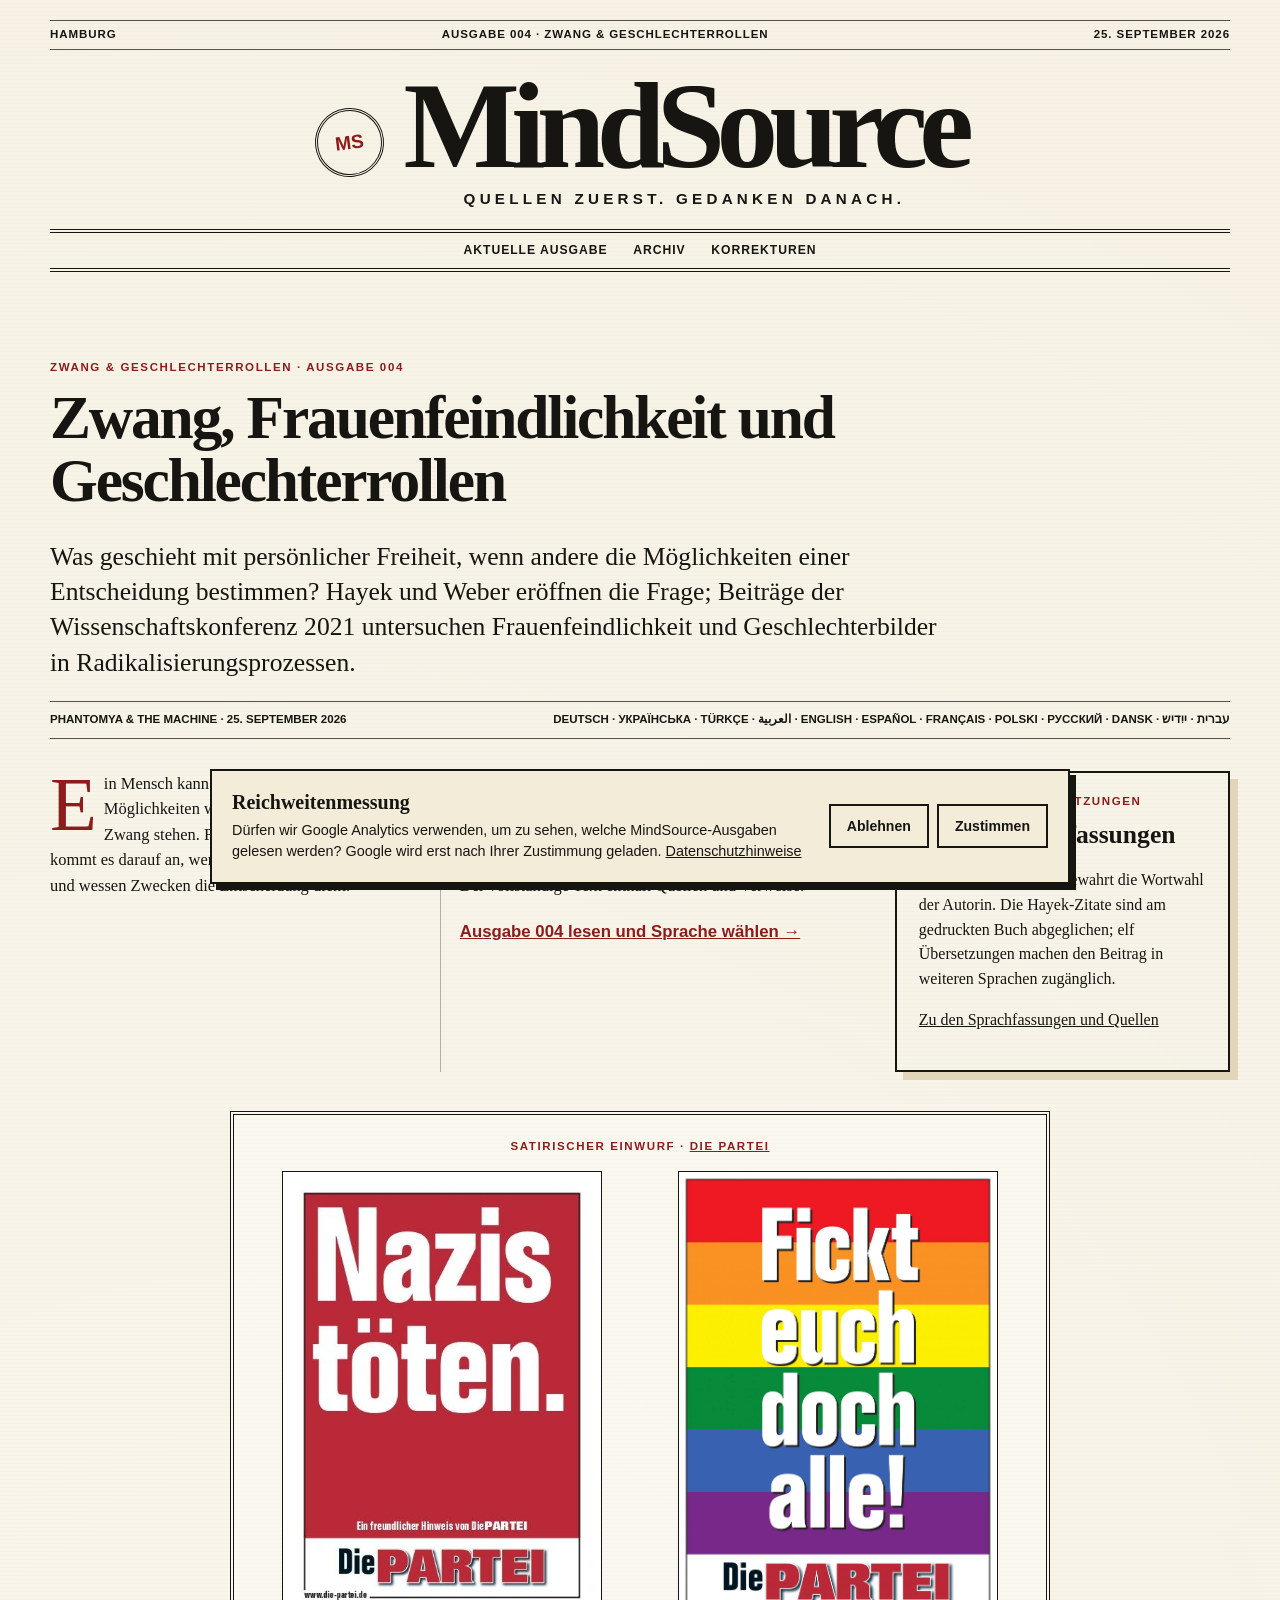
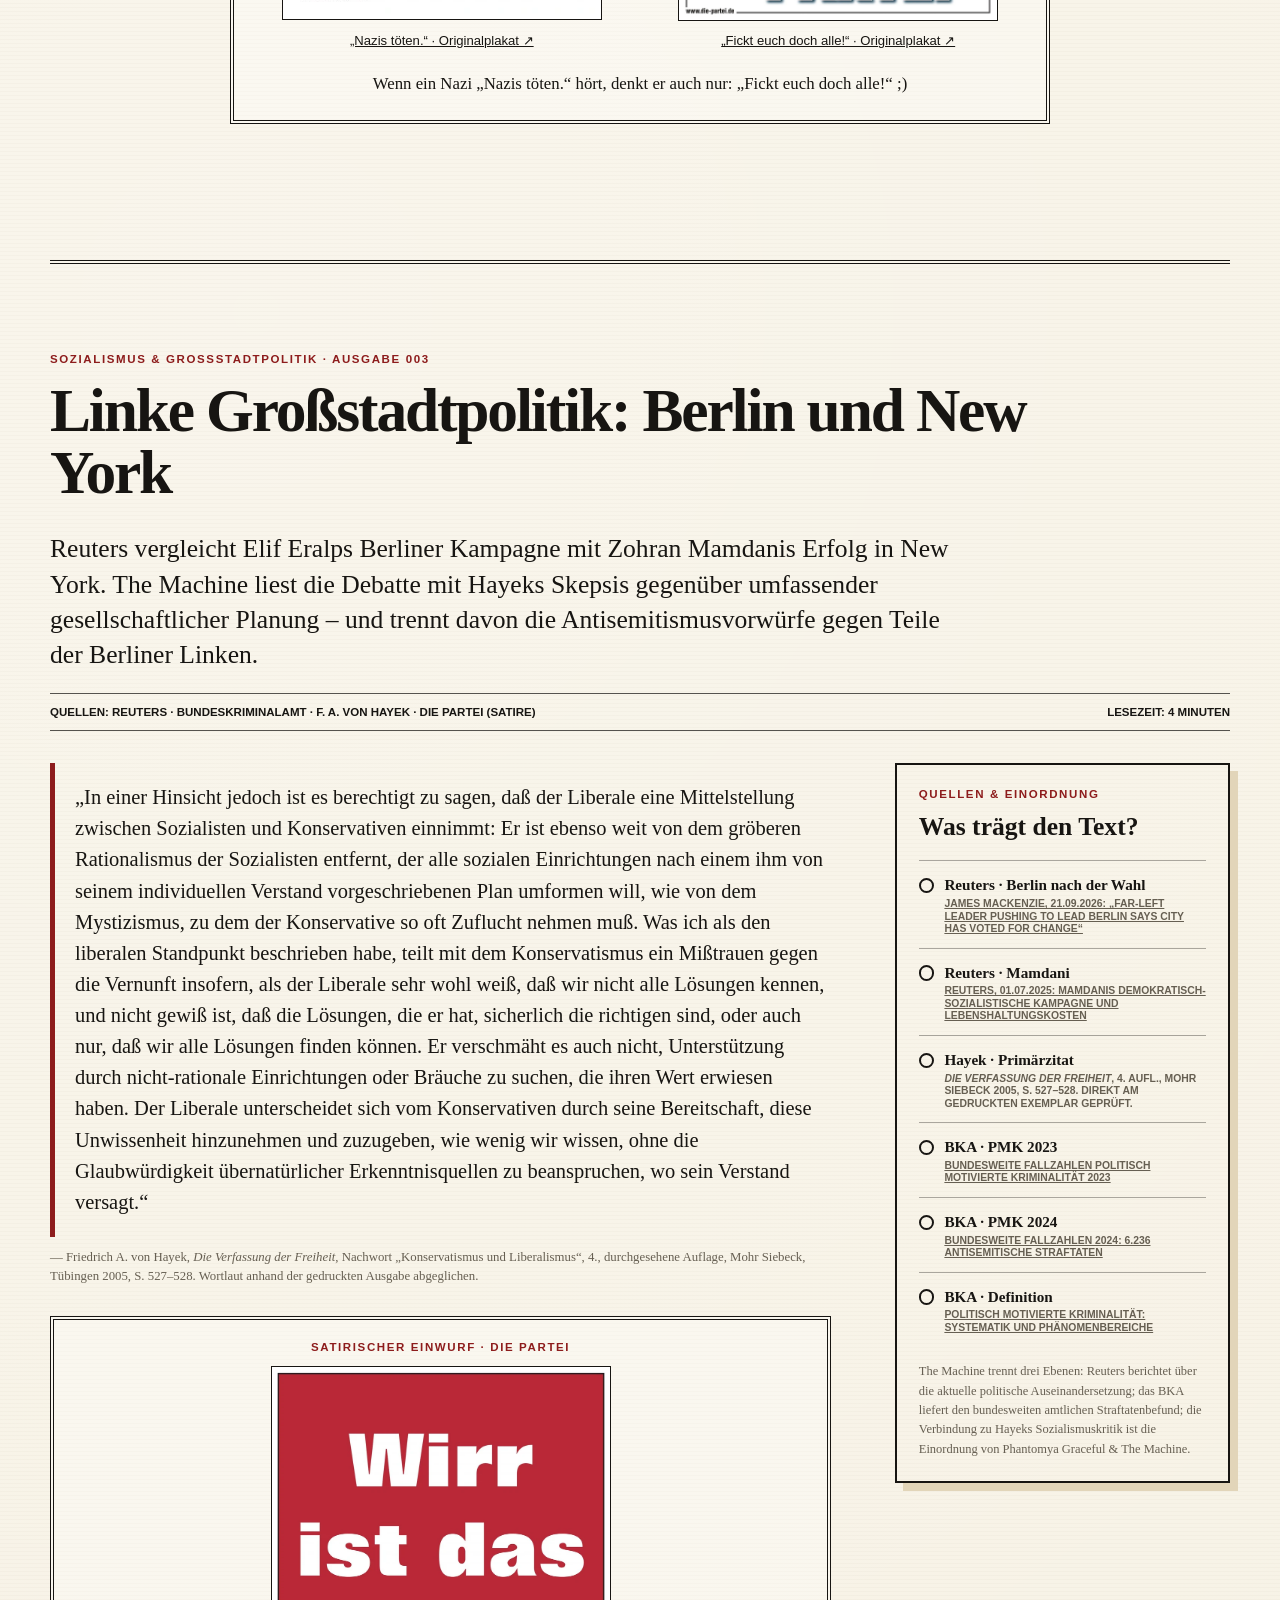
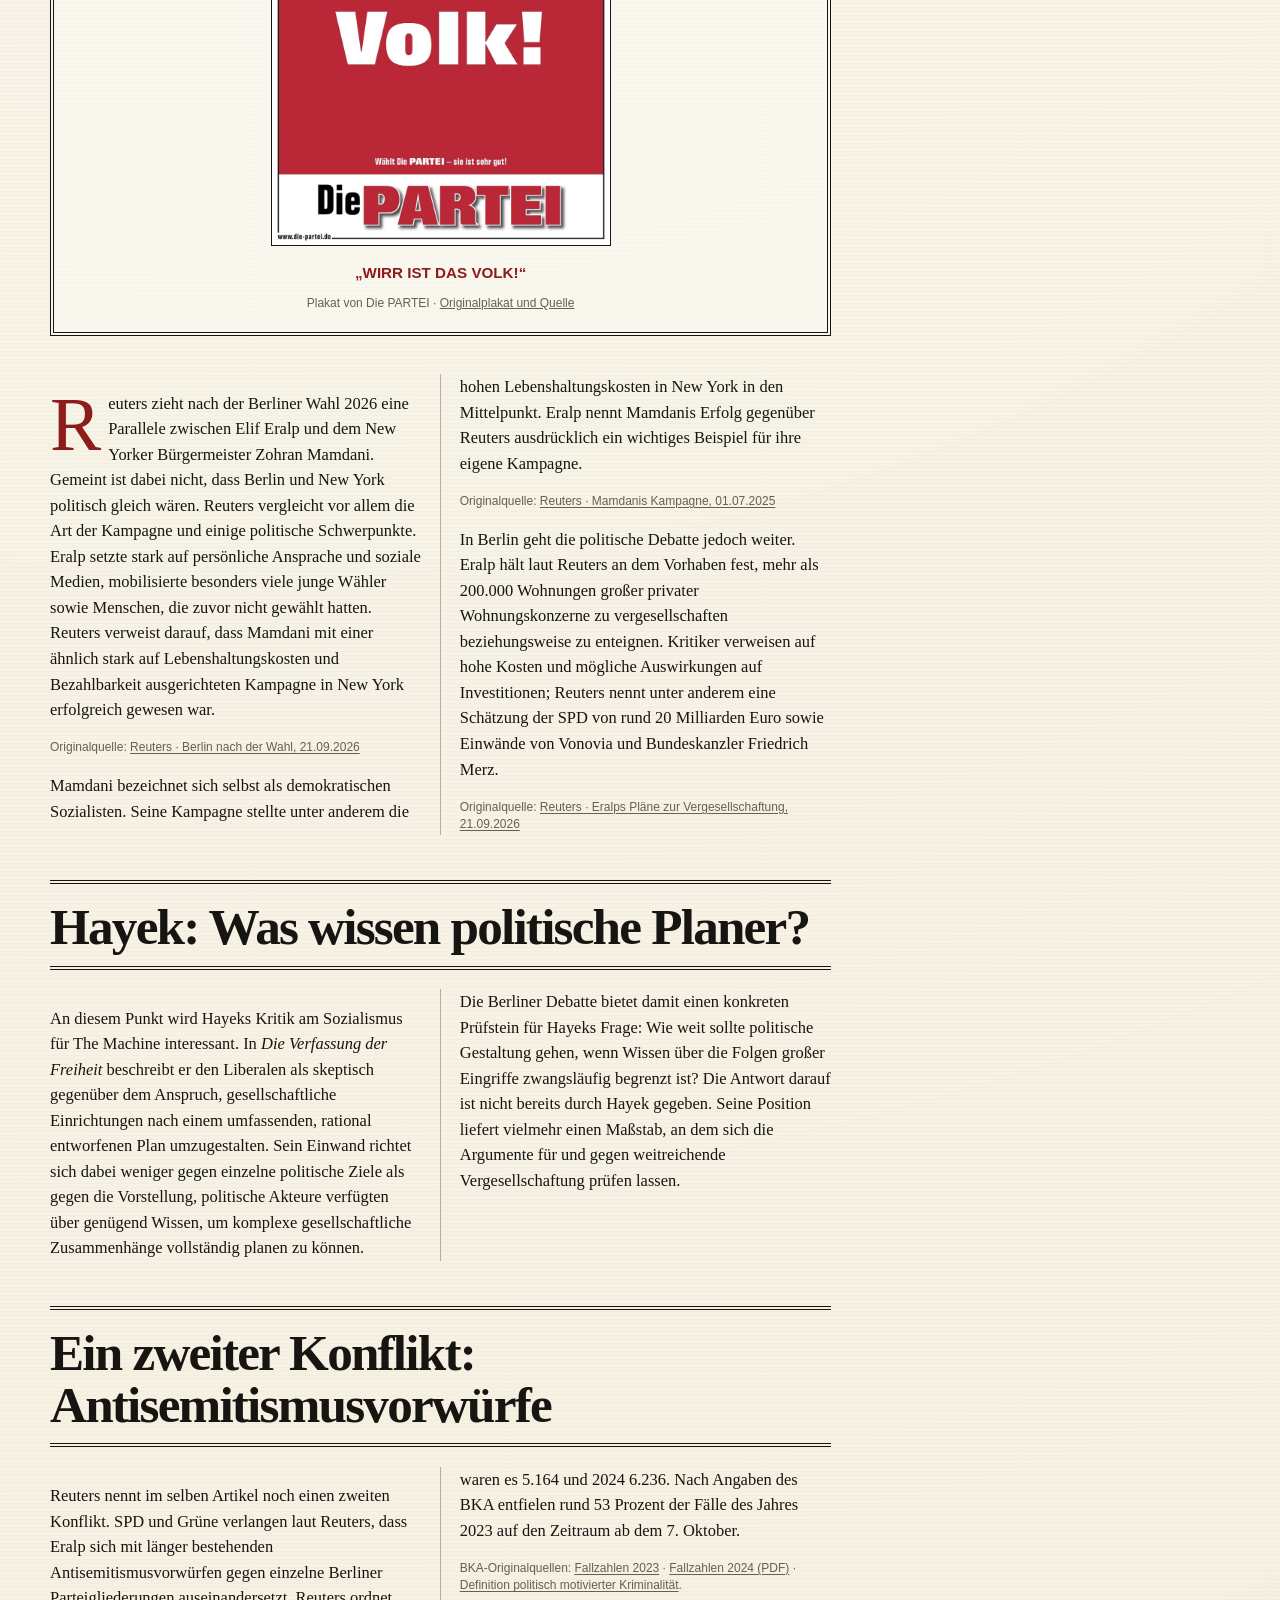
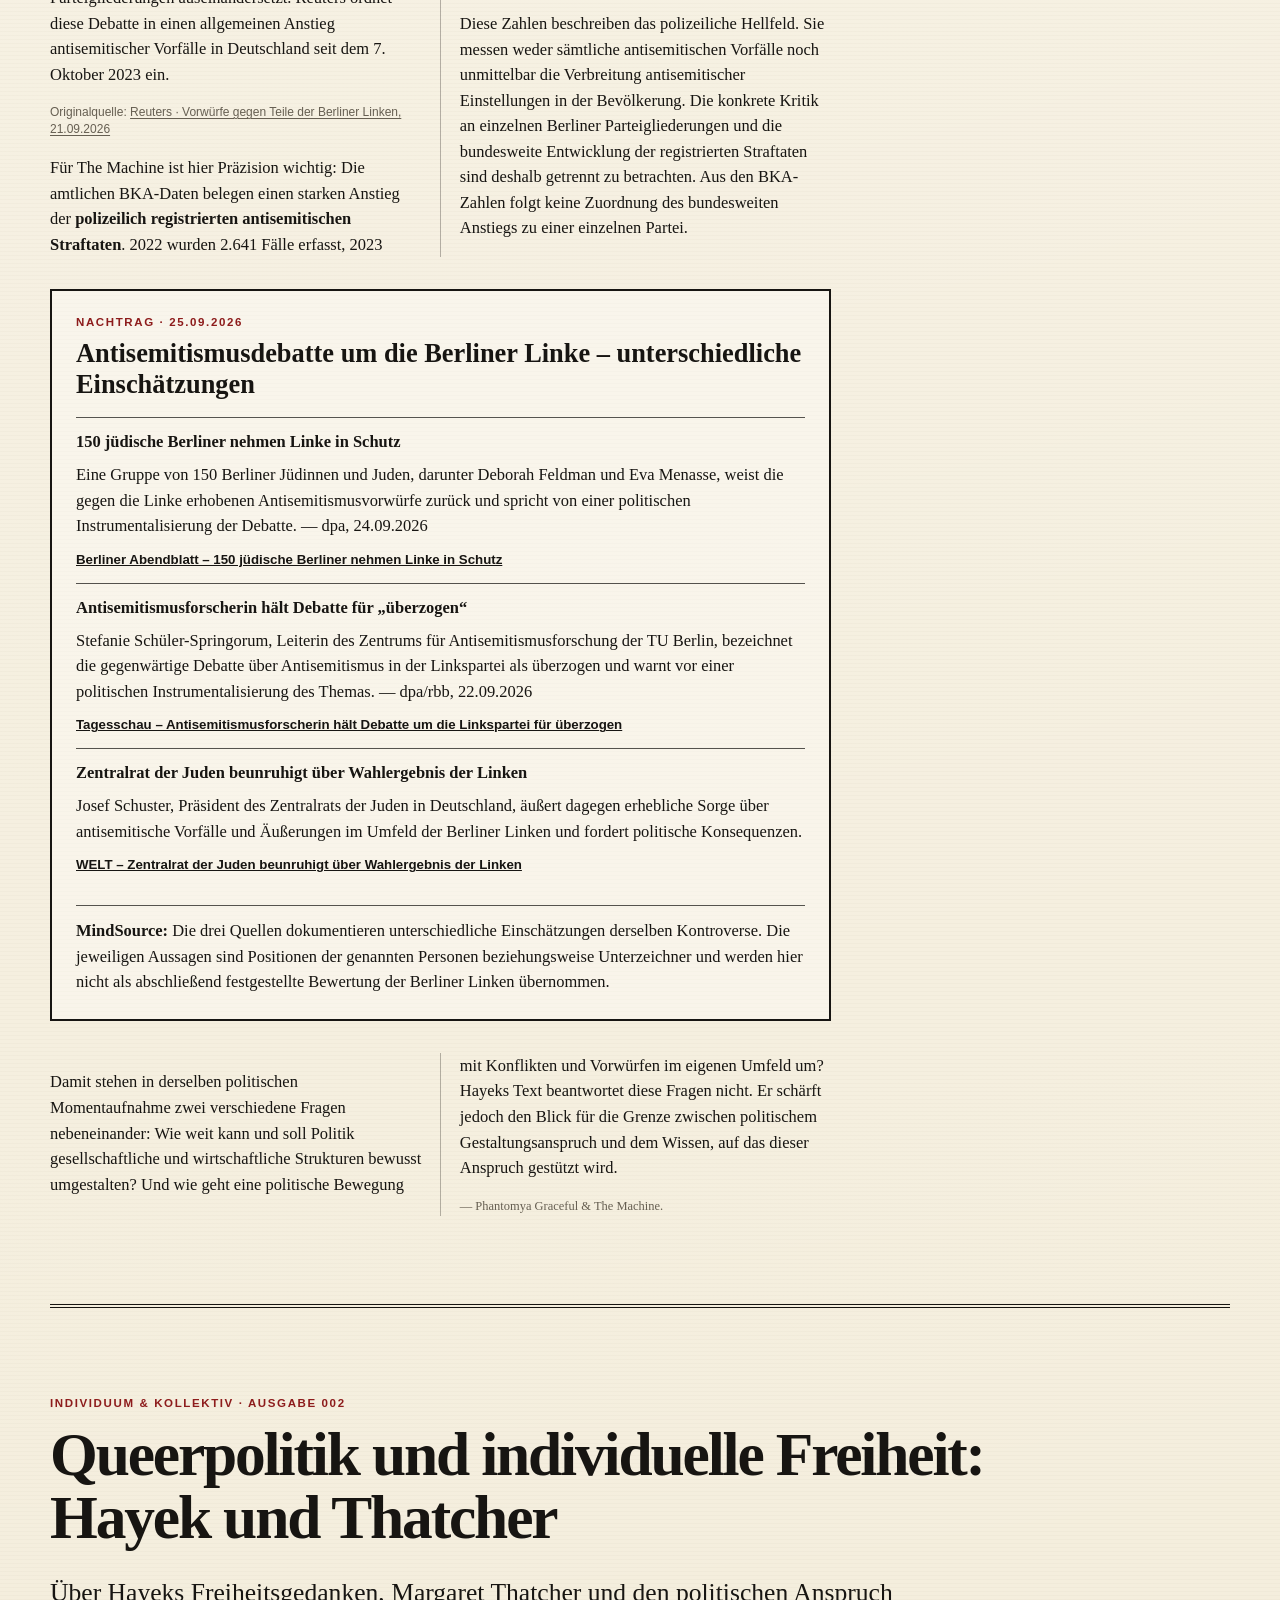
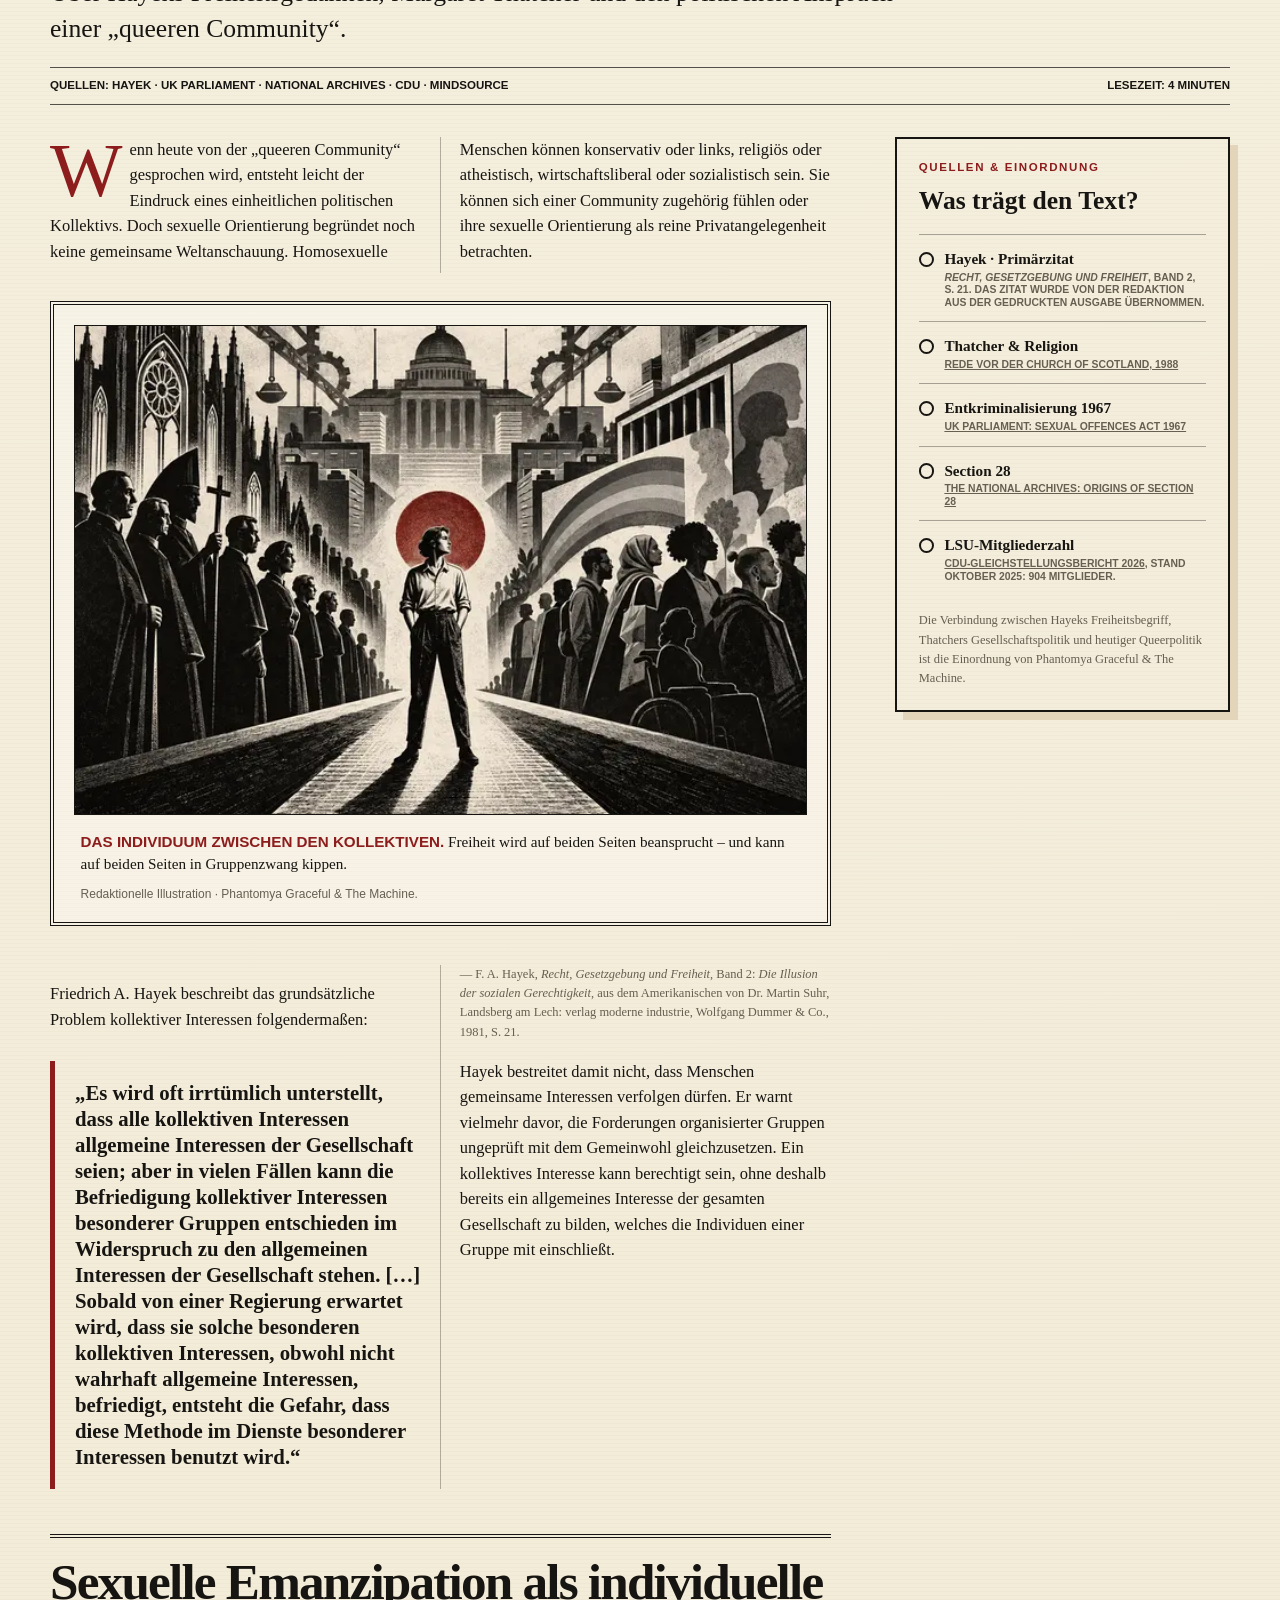
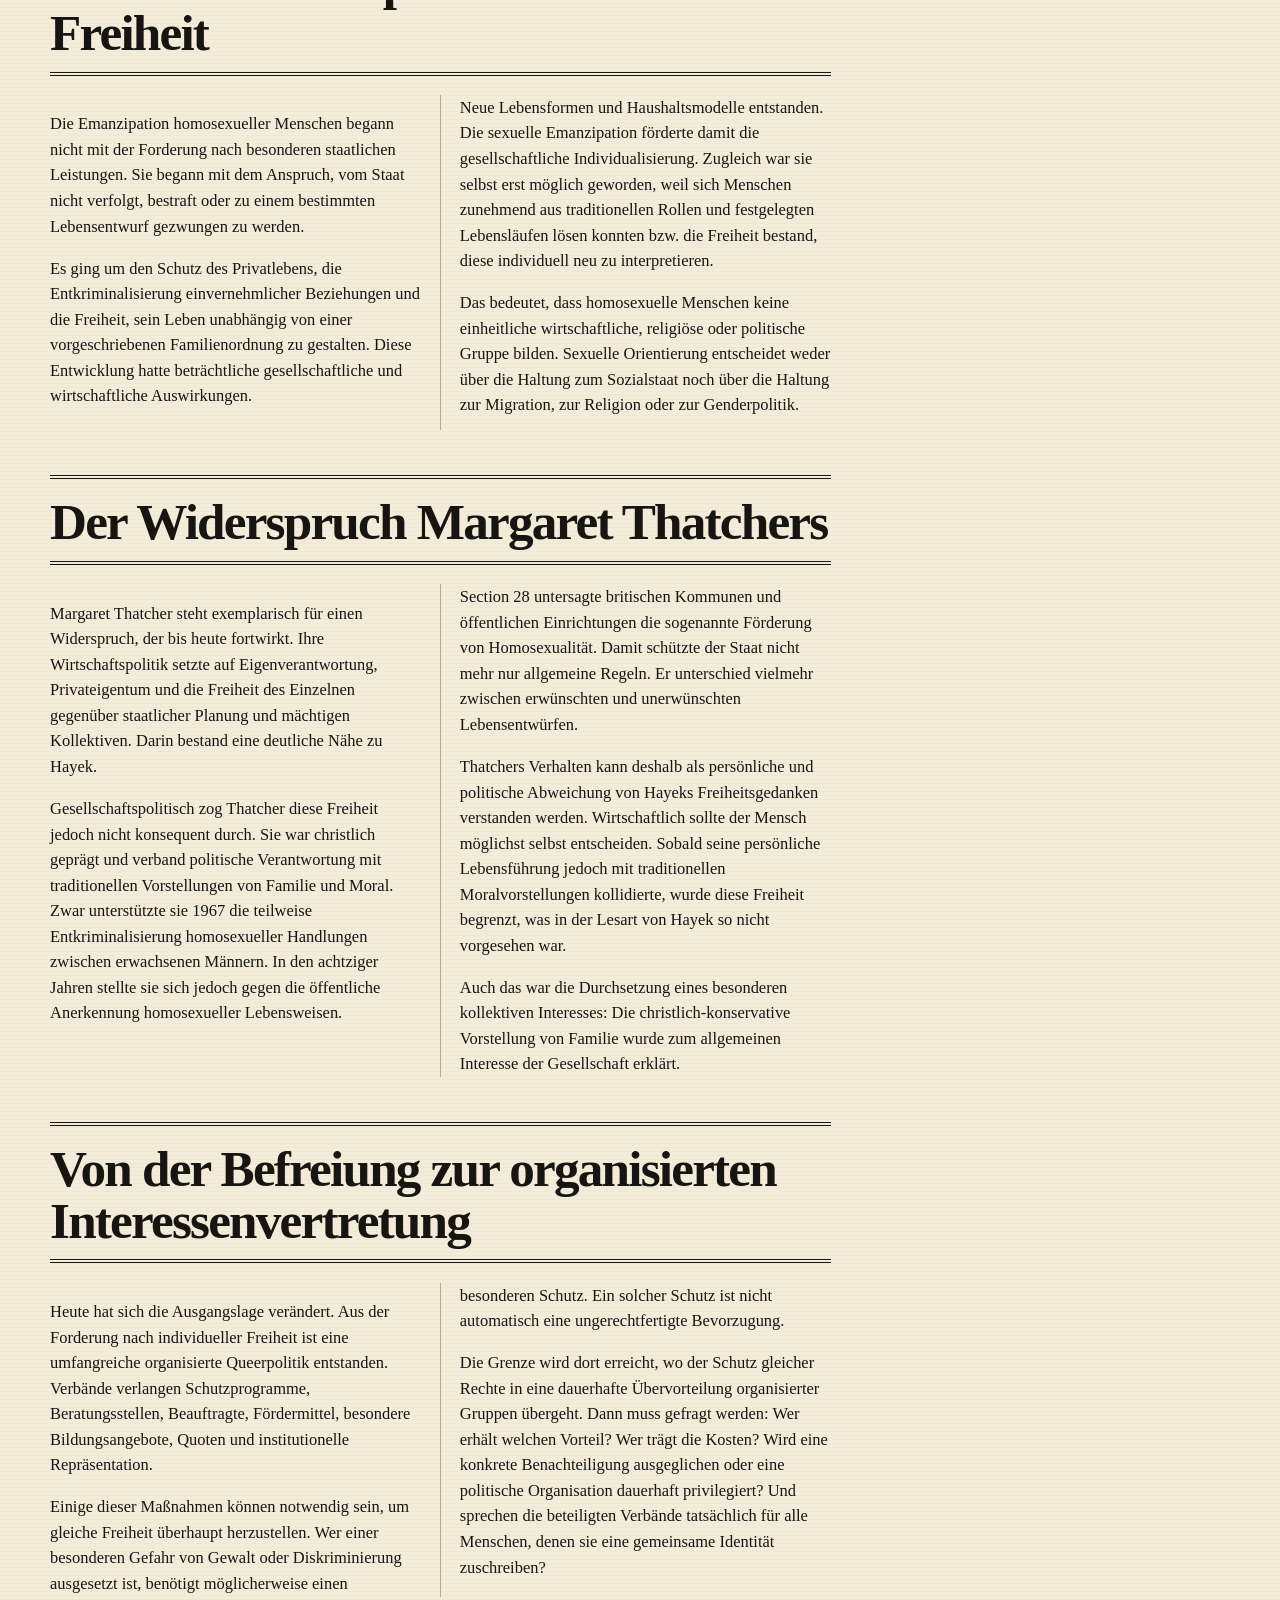
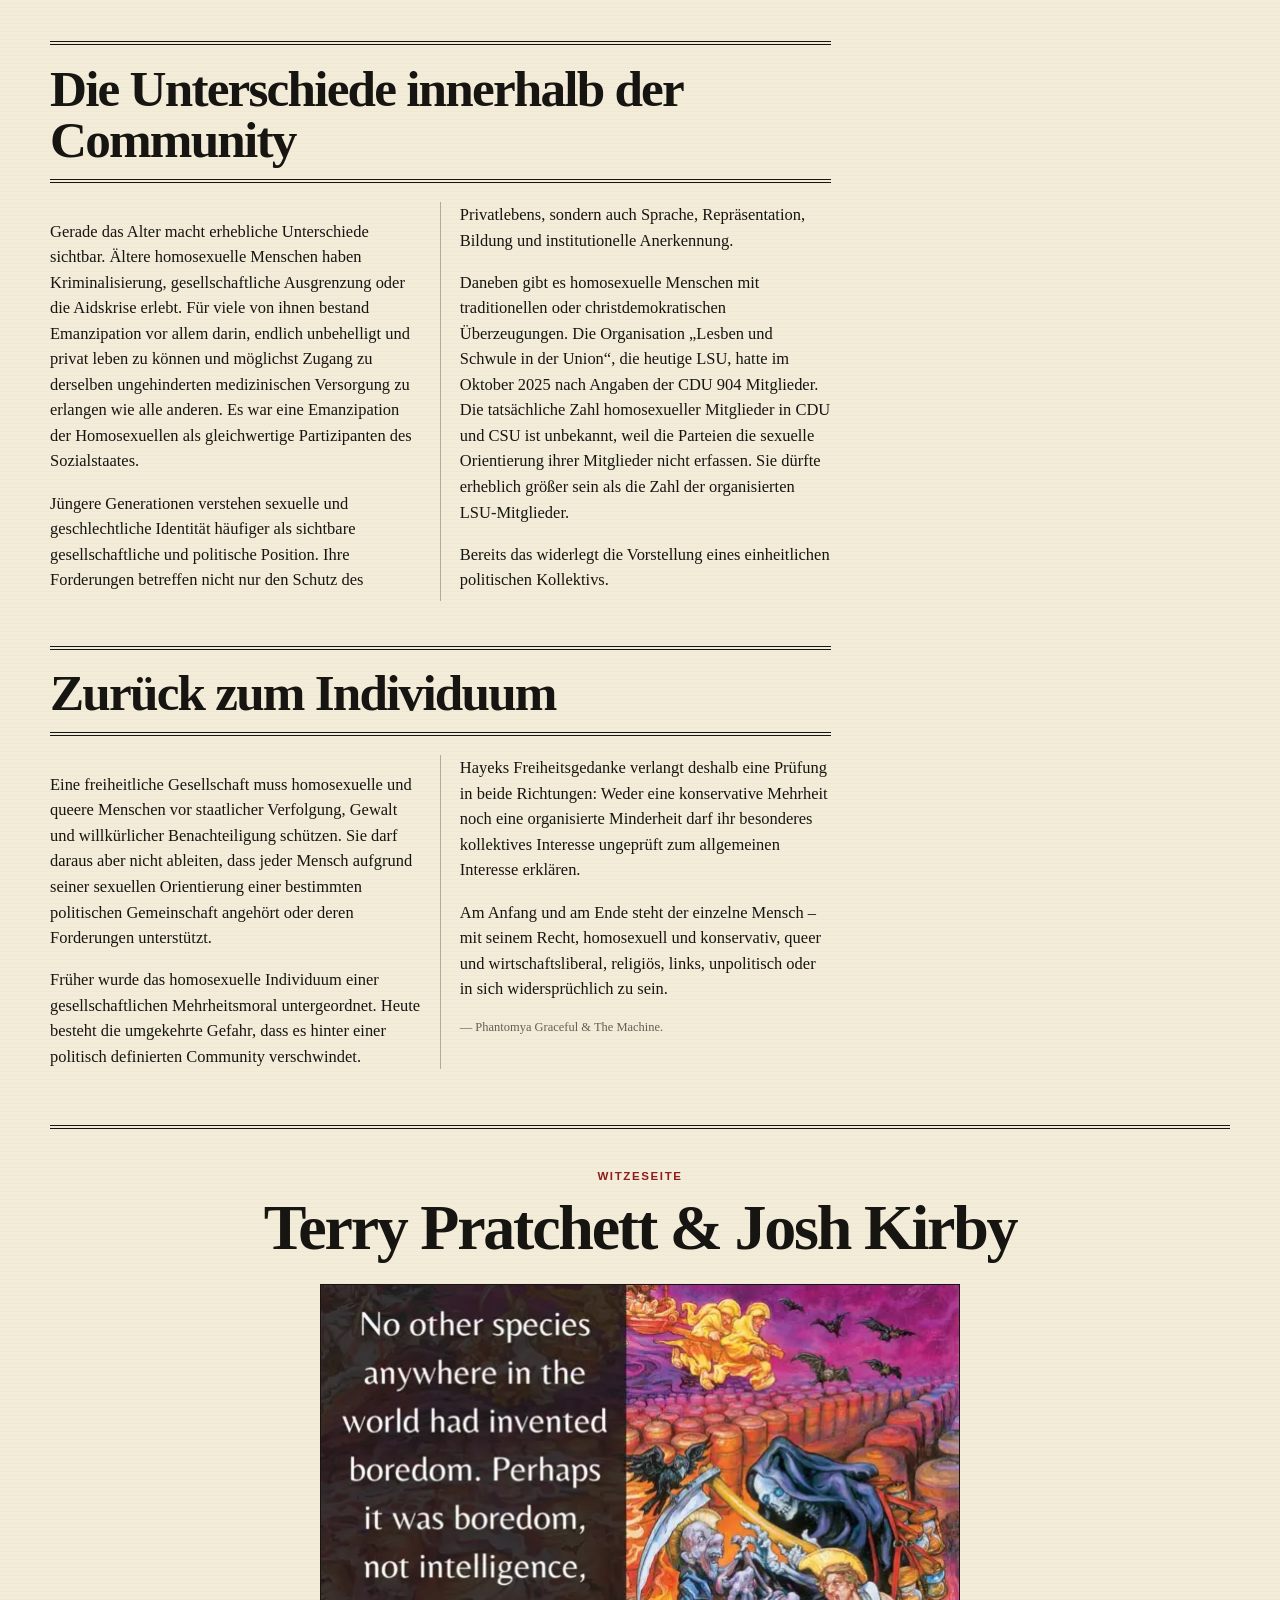
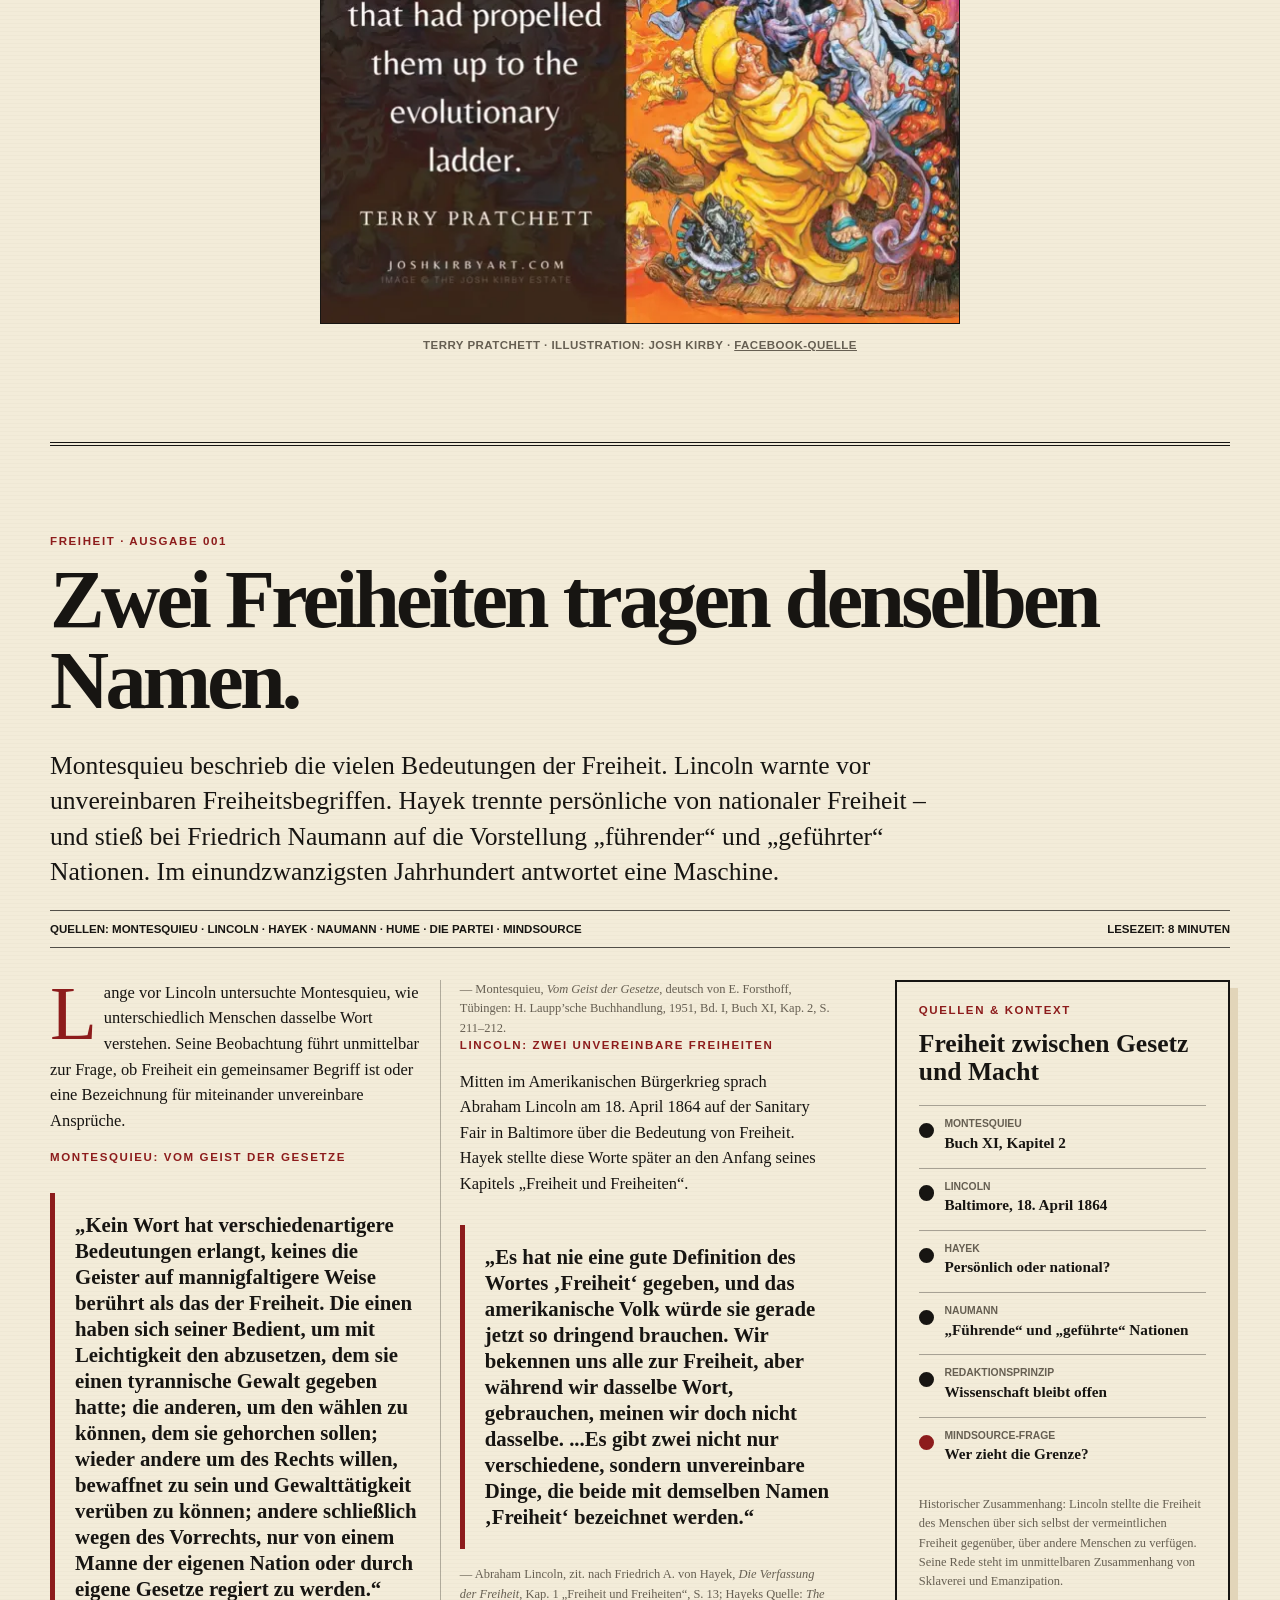
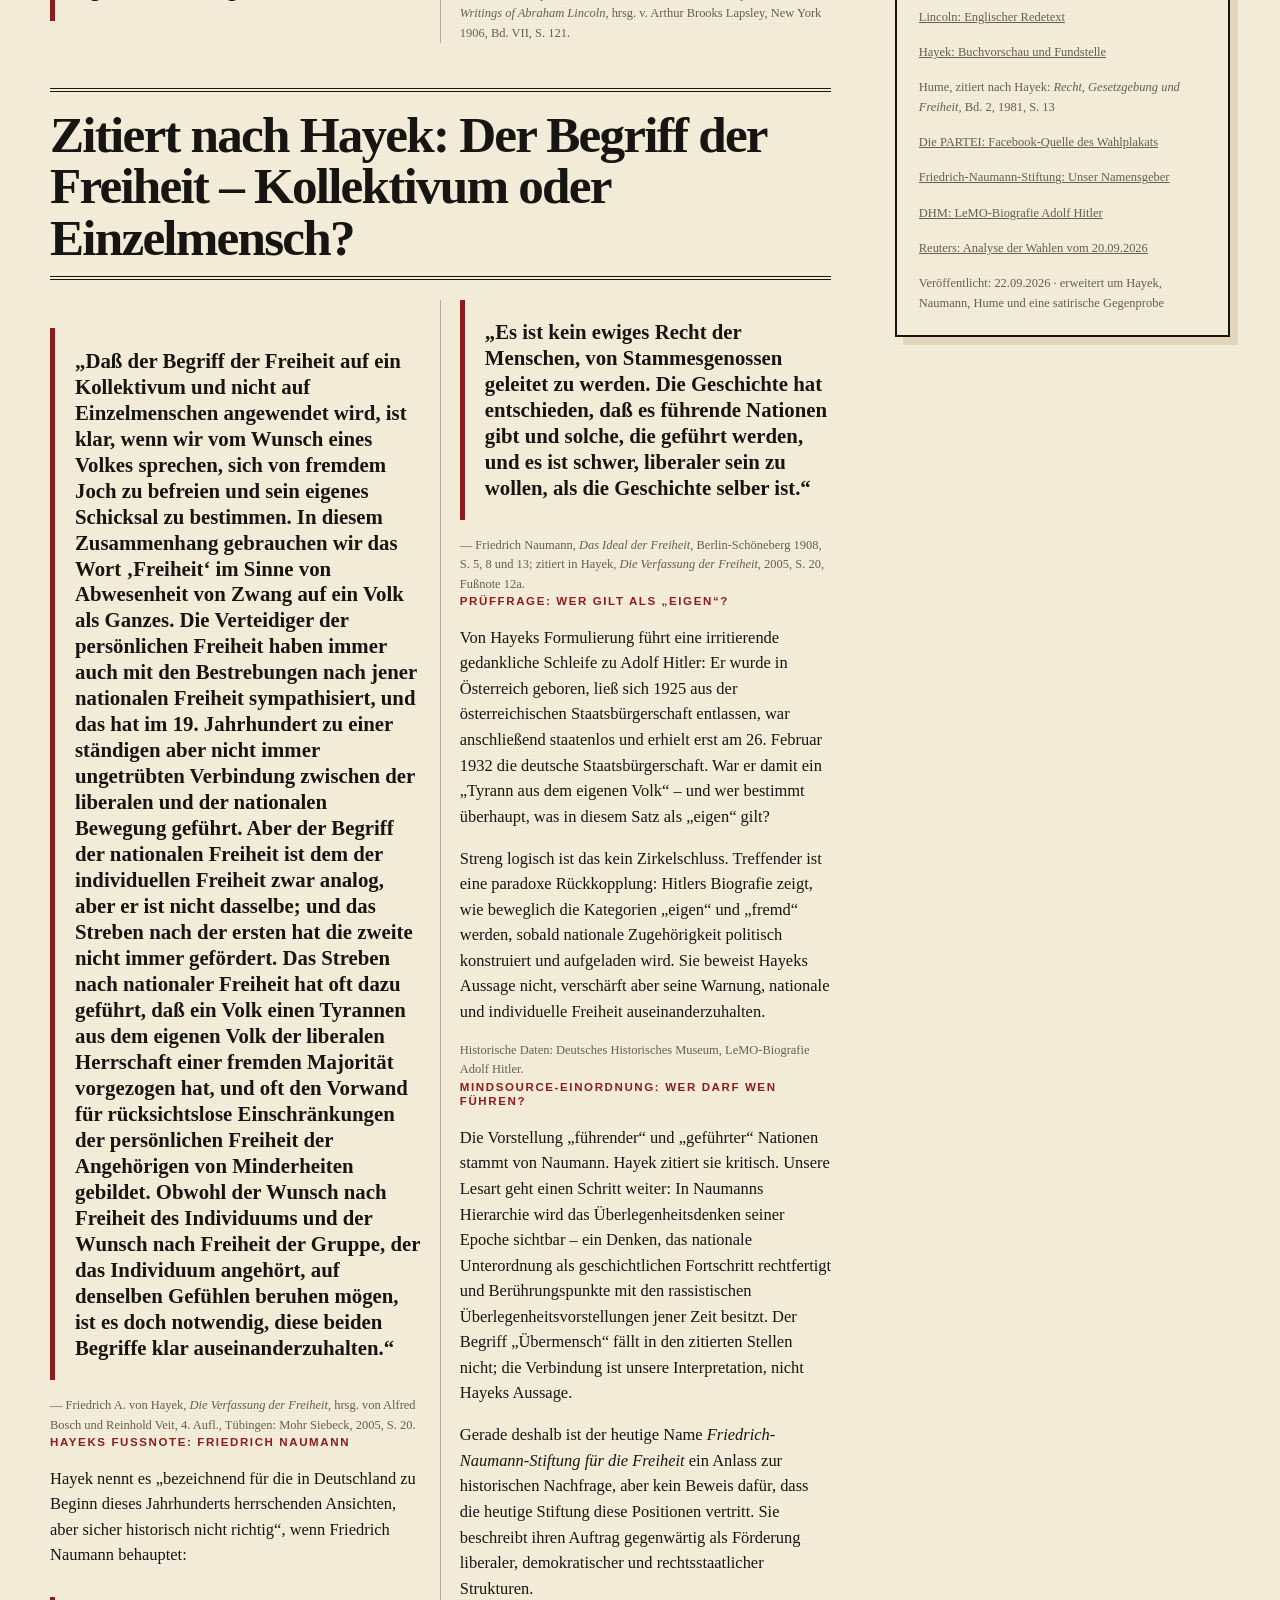
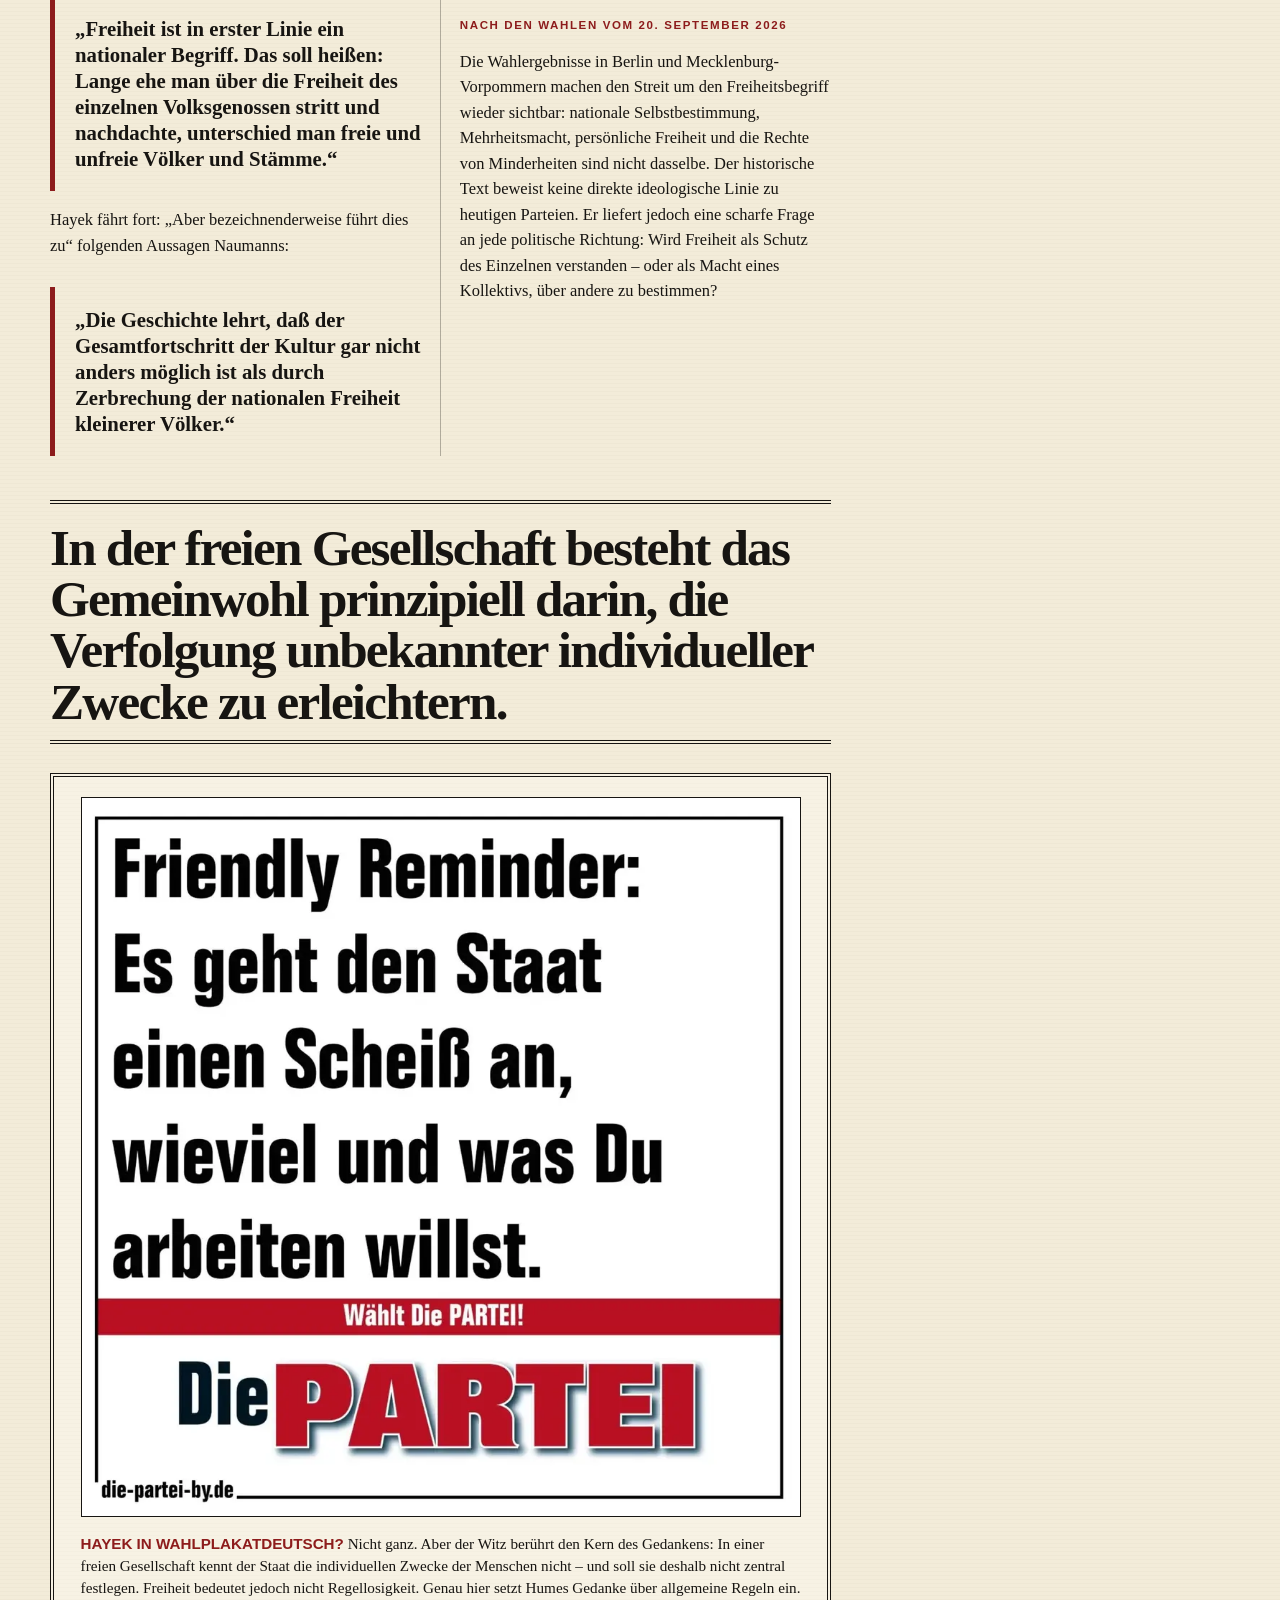
==== index.html @ 06e566d7 "Add Berlin Linke debate sources to issue 003" ====
<!doctype html>
<html lang="de">
<head>
  <meta charset="utf-8">
  <meta name="viewport" content="width=device-width, initial-scale=1">
  <meta name="description" content="MindSource verfolgt Geschichten quellenbasiert – mit getrennten Ebenen für Quelle, gesicherten Stand und Einordnung.">
  <meta name="build" content="2026-09-25-issue-004-posters">
  <title>MindSource — Quellen. Stand. Einordnung.</title>
  <link rel="stylesheet" href="style.css?v=20260925-003-debate">
  <meta name="analytics-consent" content="opt-in">
</head>
<body>
  <a class="skip-link" href="#inhalt">Zum Inhalt</a>

  <header class="masthead">
    <div class="utility-line">
      <span>Hamburg</span>
      <span>Ausgabe 004 · Zwang &amp; Geschlechterrollen</span>
      <span>25. September 2026</span>
    </div>

    <div class="brand-row">
      <p class="edition-mark" aria-hidden="true">MS</p>
      <div>
        <h1>MindSource</h1>
        <p class="claim">Quellen zuerst. Gedanken danach.</p>
      </div>
    </div>

    <nav aria-label="Hauptnavigation">
      <a href="#ausgabe004">Aktuelle Ausgabe</a>
      <a href="#archiv">Archiv</a>
      <a href="#korrekturen">Korrekturen</a>
    </nav>
  </header>

  <main id="inhalt">

    <section class="front-page" id="ausgabe004" aria-labelledby="issue-004-home-title">
      <p class="eyebrow">Zwang &amp; Geschlechterrollen · Ausgabe 004</p>
      <h2 id="issue-004-home-title">Zwang, Frauenfeindlichkeit und Geschlechterrollen</h2>
      <p class="standfirst">Was geschieht mit persönlicher Freiheit, wenn andere die Möglichkeiten einer Entscheidung bestimmen? Hayek und Weber eröffnen die Frage; Beiträge der Wissenschaftskonferenz 2021 untersuchen Frauenfeindlichkeit und Geschlechterbilder in Radikalisierungsprozessen.</p>
      <div class="byline"><span>Phantomya &amp; The Machine · 25. September 2026</span><span>Deutsch · Українська · Türkçe · العربية · English · Español · Français · Polski · Русский · Dansk · עברית · ייִדיש</span></div>
      <div class="newspaper-grid">
        <article class="lead-copy">
          <p class="dropcap">Ein Mensch kann zwischen mehreren Möglichkeiten wählen und dennoch unter Zwang stehen. Für Friedrich August von Hayek kommt es darauf an, wer diese Möglichkeiten bestimmt und wessen Zwecken die Entscheidung dient.</p>
          <p>Der Beitrag verfolgt diese Frage anhand von Hayeks Zwangsbegriff, Webers Unterscheidung zwischen Macht und Herrschaft sowie zwei Texten aus dem Tagungsband des Bundesamtes für Verfassungsschutz. Der vollständige Text enthält Quellen und Verweise.</p>
          <p><a class="issue-read-link" href="ausgabe-004.html">Ausgabe 004 lesen und Sprache wählen →</a></p>
        </article>
        <aside class="tracker" aria-labelledby="issue-004-sources-title">
          <p class="eyebrow">Originale &amp; Übersetzungen</p>
          <h3 id="issue-004-sources-title">Zwölf Sprachfassungen</h3>
          <p>Die deutsche Fassung bewahrt die Wortwahl der Autorin. Die Hayek-Zitate sind am gedruckten Buch abgeglichen; elf Übersetzungen machen den Beitrag in weiteren Sprachen zugänglich.</p>
          <p><a href="ausgabe-004.html#sprachen">Zu den Sprachfassungen und Quellen</a></p>
        </aside>
      </div>
      <aside class="poster-duo" aria-label="Satirischer Einwurf von Die PARTEI">
        <p class="section-label">Satirischer Einwurf · <a href="https://www.die-partei.de/" target="_blank" rel="noopener noreferrer">Die PARTEI</a></p>
        <div class="poster-duo__grid">
          <figure>
            <a href="https://www.parteibedarf.de/A1-Nazis-toeten./SW10112" target="_blank" rel="noopener noreferrer" aria-label="Originalplakat Nazis töten im PARTEI-Shop öffnen"><img src="assets/nazis-toeten.webp" width="449" height="632" loading="lazy" alt="Rotes Plakat der PARTEI mit dem Text: Nazis töten. Darunter: Ein freundlicher Hinweis von Die PARTEI."></a>
            <figcaption><a href="https://www.parteibedarf.de/A1-Nazis-toeten./SW10112" target="_blank" rel="noopener noreferrer">„Nazis töten.“ · Originalplakat ↗</a></figcaption>
          </figure>
          <figure>
            <a href="https://www.parteibedarf.de/Fickt-euch-doch-alle-DINA1/SW10115" target="_blank" rel="noopener noreferrer" aria-label="Originalplakat Fickt euch doch alle im PARTEI-Shop öffnen"><img src="assets/fickt-euch-doch-alle.webp" width="1362" height="1920" loading="lazy" alt="Regenbogenfarbenes Plakat der PARTEI mit dem Text: Fickt euch doch alle!"></a>
            <figcaption><a href="https://www.parteibedarf.de/Fickt-euch-doch-alle-DINA1/SW10115" target="_blank" rel="noopener noreferrer">„Fickt euch doch alle!“ · Originalplakat ↗</a></figcaption>
          </figure>
        </div>
        <p class="poster-duo__line">Wenn ein Nazi „Nazis töten.“ hört, denkt er auch nur: „Fickt euch doch alle!“ ;)</p>
      </aside>
    </section>

    <section class="front-page archived-issue" id="ausgabe003" aria-labelledby="lead-title">
      <p class="eyebrow">Sozialismus &amp; Großstadtpolitik · Ausgabe 003</p>
      <h2 id="lead-title">Linke Großstadtpolitik: Berlin und New York</h2>
      <p class="standfirst">Reuters vergleicht Elif Eralps Berliner Kampagne mit Zohran Mamdanis Erfolg in New York. The Machine liest die Debatte mit Hayeks Skepsis gegenüber umfassender gesellschaftlicher Planung – und trennt davon die Antisemitismusvorwürfe gegen Teile der Berliner Linken.</p>

      <div class="byline">
        <span>Quellen: Reuters · Bundeskriminalamt · F. A. von Hayek · Die PARTEI (Satire)</span>
        <span>Lesezeit: 4 Minuten</span>
      </div>

      <div class="newspaper-grid">
        <article class="lead-copy">
          <blockquote class="source-epigraph">„In einer Hinsicht jedoch ist es berechtigt zu sagen, daß der Liberale eine Mittelstellung zwischen Sozialisten und Konservativen einnimmt: Er ist ebenso weit von dem gröberen Rationalismus der Sozialisten entfernt, der alle sozialen Einrichtungen nach einem ihm von seinem individuellen Verstand vorgeschriebenen Plan umformen will, wie von dem Mystizismus, zu dem der Konservative so oft Zuflucht nehmen muß. Was ich als den liberalen Standpunkt beschrieben habe, teilt mit dem Konservatismus ein Mißtrauen gegen die Vernunft insofern, als der Liberale sehr wohl weiß, daß wir nicht alle Lösungen kennen, und nicht gewiß ist, daß die Lösungen, die er hat, sicherlich die richtigen sind, oder auch nur, daß wir alle Lösungen finden können. Er verschmäht es auch nicht, Unterstützung durch nicht-rationale Einrichtungen oder Bräuche zu suchen, die ihren Wert erwiesen haben. Der Liberale unterscheidet sich vom Konservativen durch seine Bereitschaft, diese Unwissenheit hinzunehmen und zuzugeben, wie wenig wir wissen, ohne die Glaubwürdigkeit übernatürlicher Erkenntnisquellen zu beanspruchen, wo sein Verstand versagt.“</blockquote>
          <p class="source-credit">— Friedrich A. von Hayek, <em>Die Verfassung der Freiheit</em>, Nachwort „Konservatismus und Liberalismus“, 4., durchgesehene Auflage, Mohr Siebeck, Tübingen 2005, S. 527–528. Wortlaut anhand der gedruckten Ausgabe abgeglichen.</p>

          <figure class="satire-figure poster-figure">
            <p class="section-label">Satirischer Einwurf · Die PARTEI</p>
            <a href="https://www.parteibedarf.de/Wirr-ist-das-Volk-A1/SW10106" target="_blank" rel="noopener noreferrer" aria-label="Originalplakat Wirr ist das Volk von Die PARTEI öffnen">
              <img src="assets/wirr-ist-das-volk.webp" alt="Rotes Wahlplakat der Partei Die PARTEI mit der Aufschrift: Wirr ist das Volk!" width="900" height="1273" loading="lazy">
            </a>
            <figcaption><strong>„Wirr ist das Volk!“</strong><span>Plakat von Die PARTEI · <a href="https://www.parteibedarf.de/Wirr-ist-das-Volk-A1/SW10106" target="_blank" rel="noopener noreferrer">Originalplakat und Quelle</a></span></figcaption>
          </figure>

          <p class="dropcap">Reuters zieht nach der Berliner Wahl 2026 eine Parallele zwischen Elif Eralp und dem New Yorker Bürgermeister Zohran Mamdani. Gemeint ist dabei nicht, dass Berlin und New York politisch gleich wären. Reuters vergleicht vor allem die Art der Kampagne und einige politische Schwerpunkte. Eralp setzte stark auf persönliche Ansprache und soziale Medien, mobilisierte besonders viele junge Wähler sowie Menschen, die zuvor nicht gewählt hatten. Reuters verweist darauf, dass Mamdani mit einer ähnlich stark auf Lebenshaltungskosten und Bezahlbarkeit ausgerichteten Kampagne in New York erfolgreich gewesen war.</p>
          <p class="source-link">Originalquelle: <a href="https://www.reuters.com/world/far-left-leader-pushing-lead-berlin-says-city-has-voted-change-2026-09-21/" target="_blank" rel="noopener noreferrer">Reuters · Berlin nach der Wahl, 21.09.2026</a></p>

          <p>Mamdani bezeichnet sich selbst als demokratischen Sozialisten. Seine Kampagne stellte unter anderem die hohen Lebenshaltungskosten in New York in den Mittelpunkt. Eralp nennt Mamdanis Erfolg gegenüber Reuters ausdrücklich ein wichtiges Beispiel für ihre eigene Kampagne.</p>
          <p class="source-link">Originalquelle: <a href="https://www.reuters.com/world/us/mamdani-officially-secures-nomination-new-york-city-mayor-2025-07-01/" target="_blank" rel="noopener noreferrer">Reuters · Mamdanis Kampagne, 01.07.2025</a></p>

          <p>In Berlin geht die politische Debatte jedoch weiter. Eralp hält laut Reuters an dem Vorhaben fest, mehr als 200.000 Wohnungen großer privater Wohnungskonzerne zu vergesellschaften beziehungsweise zu enteignen. Kritiker verweisen auf hohe Kosten und mögliche Auswirkungen auf Investitionen; Reuters nennt unter anderem eine Schätzung der SPD von rund 20 Milliarden Euro sowie Einwände von Vonovia und Bundeskanzler Friedrich Merz.</p>
          <p class="source-link">Originalquelle: <a href="https://www.reuters.com/world/far-left-leader-pushing-lead-berlin-says-city-has-voted-change-2026-09-21/" target="_blank" rel="noopener noreferrer">Reuters · Eralps Pläne zur Vergesellschaftung, 21.09.2026</a></p>

          <h3 class="article-break">Hayek: Was wissen politische Planer?</h3>

          <p>An diesem Punkt wird Hayeks Kritik am Sozialismus für The Machine interessant. In <em>Die Verfassung der Freiheit</em> beschreibt er den Liberalen als skeptisch gegenüber dem Anspruch, gesellschaftliche Einrichtungen nach einem umfassenden, rational entworfenen Plan umzugestalten. Sein Einwand richtet sich dabei weniger gegen einzelne politische Ziele als gegen die Vorstellung, politische Akteure verfügten über genügend Wissen, um komplexe gesellschaftliche Zusammenhänge vollständig planen zu können.</p>

          <p>Die Berliner Debatte bietet damit einen konkreten Prüfstein für Hayeks Frage: Wie weit sollte politische Gestaltung gehen, wenn Wissen über die Folgen großer Eingriffe zwangsläufig begrenzt ist? Die Antwort darauf ist nicht bereits durch Hayek gegeben. Seine Position liefert vielmehr einen Maßstab, an dem sich die Argumente für und gegen weitreichende Vergesellschaftung prüfen lassen.</p>

          <h3 class="article-break">Ein zweiter Konflikt: Antisemitismusvorwürfe</h3>

          <p>Reuters nennt im selben Artikel noch einen zweiten Konflikt. SPD und Grüne verlangen laut Reuters, dass Eralp sich mit länger bestehenden Antisemitismusvorwürfen gegen einzelne Berliner Parteigliederungen auseinandersetzt. Reuters ordnet diese Debatte in einen allgemeinen Anstieg antisemitischer Vorfälle in Deutschland seit dem 7. Oktober 2023 ein.</p>
          <p class="source-link">Originalquelle: <a href="https://www.reuters.com/world/far-left-leader-pushing-lead-berlin-says-city-has-voted-change-2026-09-21/" target="_blank" rel="noopener noreferrer">Reuters · Vorwürfe gegen Teile der Berliner Linken, 21.09.2026</a></p>

          <p>Für The Machine ist hier Präzision wichtig: Die amtlichen BKA-Daten belegen einen starken Anstieg der <strong>polizeilich registrierten antisemitischen Straftaten</strong>. 2022 wurden 2.641 Fälle erfasst, 2023 waren es 5.164 und 2024 6.236. Nach Angaben des BKA entfielen rund 53 Prozent der Fälle des Jahres 2023 auf den Zeitraum ab dem 7. Oktober.</p>
          <p class="source-link">BKA-Originalquellen: <a href="https://www.bka.de/SharedDocs/Downloads/DE/UnsereAufgaben/Deliktsbereiche/PMK/2023PMKFallzahlen.html" target="_blank" rel="noopener noreferrer">Fallzahlen 2023</a> · <a href="https://www.bka.de/SharedDocs/Downloads/DE/UnsereAufgaben/Deliktsbereiche/PMK/2024PMKFallzahlen.pdf?__blob=publicationFile&amp;v=2" target="_blank" rel="noopener noreferrer">Fallzahlen 2024 (PDF)</a> · <a href="https://www.bka.de/DE/UnsereAufgaben/Deliktsbereiche/PMK/pmk_node.html" target="_blank" rel="noopener noreferrer">Definition politisch motivierter Kriminalität</a>.</p>

          <p>Diese Zahlen beschreiben das polizeiliche Hellfeld. Sie messen weder sämtliche antisemitischen Vorfälle noch unmittelbar die Verbreitung antisemitischer Einstellungen in der Bevölkerung. Die konkrete Kritik an einzelnen Berliner Parteigliederungen und die bundesweite Entwicklung der registrierten Straftaten sind deshalb getrennt zu betrachten. Aus den BKA-Zahlen folgt keine Zuordnung des bundesweiten Anstiegs zu einer einzelnen Partei.</p>

          <aside class="debate-note" id="debatte-berliner-linke" aria-labelledby="debatte-title">
            <p class="section-label">Nachtrag · 25.09.2026</p>
            <h4 id="debatte-title">Antisemitismusdebatte um die Berliner Linke – unterschiedliche Einschätzungen</h4>
            <div class="debate-note__entry">
              <strong>150 jüdische Berliner nehmen Linke in Schutz</strong>
              <p>Eine Gruppe von 150 Berliner Jüdinnen und Juden, darunter Deborah Feldman und Eva Menasse, weist die gegen die Linke erhobenen Antisemitismusvorwürfe zurück und spricht von einer politischen Instrumentalisierung der Debatte. — dpa, 24.09.2026</p>
              <a href="https://berliner-abendblatt.de/berlin-news/150-juedische-berliner-nehmen-linke-in-schutz-id349368" target="_blank" rel="noopener noreferrer">Berliner Abendblatt – 150 jüdische Berliner nehmen Linke in Schutz</a>
            </div>
            <div class="debate-note__entry">
              <strong>Antisemitismusforscherin hält Debatte für „überzogen“</strong>
              <p>Stefanie Schüler-Springorum, Leiterin des Zentrums für Antisemitismusforschung der TU Berlin, bezeichnet die gegenwärtige Debatte über Antisemitismus in der Linkspartei als überzogen und warnt vor einer politischen Instrumentalisierung des Themas. — dpa/rbb, 22.09.2026</p>
              <a href="https://www.tagesschau.de/inland/regional/berlin/rbb-antisemitismusforscherin-haelt-debatte-um-antisemitismus-in-der-linkspartei-fuer-ueberzogen-100.html" target="_blank" rel="noopener noreferrer">Tagesschau – Antisemitismusforscherin hält Debatte um die Linkspartei für überzogen</a>
            </div>
            <div class="debate-note__entry">
              <strong>Zentralrat der Juden beunruhigt über Wahlergebnis der Linken</strong>
              <p>Josef Schuster, Präsident des Zentralrats der Juden in Deutschland, äußert dagegen erhebliche Sorge über antisemitische Vorfälle und Äußerungen im Umfeld der Berliner Linken und fordert politische Konsequenzen.</p>
              <a href="https://www.welt.de/politik/deutschland/article6ab015e2de44819a4bcff7a9/berlin-zentralrat-der-juden-ist-zutiefst-beunruhigt-ueber-den-wahlsieg-der-linken.html" target="_blank" rel="noopener noreferrer">WELT – Zentralrat der Juden beunruhigt über Wahlergebnis der Linken</a>
            </div>
            <p class="debate-note__summary"><strong>MindSource:</strong> Die drei Quellen dokumentieren unterschiedliche Einschätzungen derselben Kontroverse. Die jeweiligen Aussagen sind Positionen der genannten Personen beziehungsweise Unterzeichner und werden hier nicht als abschließend festgestellte Bewertung der Berliner Linken übernommen.</p>
          </aside>

          <p>Damit stehen in derselben politischen Momentaufnahme zwei verschiedene Fragen nebeneinander: Wie weit kann und soll Politik gesellschaftliche und wirtschaftliche Strukturen bewusst umgestalten? Und wie geht eine politische Bewegung mit Konflikten und Vorwürfen im eigenen Umfeld um? Hayeks Text beantwortet diese Fragen nicht. Er schärft jedoch den Blick für die Grenze zwischen politischem Gestaltungsanspruch und dem Wissen, auf das dieser Anspruch gestützt wird.</p>

          <p class="tracker-note">— Phantomya Graceful &amp; The Machine.</p>
        </article>

        <aside class="tracker" aria-labelledby="tracker-003-title">
          <p class="eyebrow">Quellen &amp; Einordnung</p>
          <h3 id="tracker-003-title">Was trägt den Text?</h3>
          <ol>
            <li>
              <strong>Reuters · Berlin nach der Wahl</strong>
              <span><a href="https://www.reuters.com/world/far-left-leader-pushing-lead-berlin-says-city-has-voted-change-2026-09-21/" target="_blank" rel="noopener noreferrer">James Mackenzie, 21.09.2026: „Far-left leader pushing to lead Berlin says city has voted for change“</a></span>
            </li>
            <li>
              <strong>Reuters · Mamdani</strong>
              <span><a href="https://www.reuters.com/world/us/mamdani-officially-secures-nomination-new-york-city-mayor-2025-07-01/" target="_blank" rel="noopener noreferrer">Reuters, 01.07.2025: Mamdanis demokratisch-sozialistische Kampagne und Lebenshaltungskosten</a></span>
            </li>
            <li>
              <strong>Hayek · Primärzitat</strong>
              <span><em>Die Verfassung der Freiheit</em>, 4. Aufl., Mohr Siebeck 2005, S. 527–528. Direkt am gedruckten Exemplar geprüft.</span>
            </li>
            <li>
              <strong>BKA · PMK 2023</strong>
              <span><a href="https://www.bka.de/SharedDocs/Downloads/DE/UnsereAufgaben/Deliktsbereiche/PMK/2023PMKFallzahlen.html" target="_blank" rel="noopener noreferrer">Bundesweite Fallzahlen Politisch motivierte Kriminalität 2023</a></span>
            </li>
            <li>
              <strong>BKA · PMK 2024</strong>
              <span><a href="https://www.bka.de/SharedDocs/Downloads/DE/UnsereAufgaben/Deliktsbereiche/PMK/2024PMKFallzahlen.pdf?__blob=publicationFile&amp;v=2" target="_blank" rel="noopener noreferrer">Bundesweite Fallzahlen 2024: 6.236 antisemitische Straftaten</a></span>
            </li>
            <li>
              <strong>BKA · Definition</strong>
              <span><a href="https://www.bka.de/DE/UnsereAufgaben/Deliktsbereiche/PMK/pmk_node.html" target="_blank" rel="noopener noreferrer">Politisch motivierte Kriminalität: Systematik und Phänomenbereiche</a></span>
            </li>
          </ol>
          <p class="tracker-note">The Machine trennt drei Ebenen: Reuters berichtet über die aktuelle politische Auseinandersetzung; das BKA liefert den bundesweiten amtlichen Straftatenbefund; die Verbindung zu Hayeks Sozialismuskritik ist die Einordnung von Phantomya Graceful &amp; The Machine.</p>
        </aside>
      </div>
    </section>

    <section class="front-page archived-issue" id="ausgabe-002" aria-labelledby="issue-002-title">
      <p class="eyebrow">Individuum &amp; Kollektiv · Ausgabe 002</p>
      <h2 id="issue-002-title">Queerpolitik und individuelle Freiheit: Hayek und Thatcher</h2>
      <p class="standfirst">Über Hayeks Freiheitsgedanken, Margaret Thatcher und den politischen Anspruch einer „queeren Community“.</p>

      <div class="byline">
        <span>Quellen: Hayek · UK Parliament · National Archives · CDU · MindSource</span>
        <span>Lesezeit: 4 Minuten</span>
      </div>

      <div class="newspaper-grid">
        <article class="lead-copy">
          <p class="dropcap">Wenn heute von der „queeren Community“ gesprochen wird, entsteht leicht der Eindruck eines einheitlichen politischen Kollektivs. Doch sexuelle Orientierung begründet noch keine gemeinsame Weltanschauung. Homosexuelle Menschen können konservativ oder links, religiös oder atheistisch, wirtschaftsliberal oder sozialistisch sein. Sie können sich einer Community zugehörig fühlen oder ihre sexuelle Orientierung als reine Privatangelegenheit betrachten.</p>

          <figure class="satire-figure">
            <img src="assets/mindsource-002-individuum-kollektiv.webp" alt="Redaktionelle Illustration: Ein einzelner Mensch steht zwischen einem konservativ-religiösen und einem vielfältigen identitätspolitischen Kollektiv; im Hintergrund erhebt sich der Staatsapparat." width="640" height="427">
            <figcaption>
              <strong>Das Individuum zwischen den Kollektiven.</strong> Freiheit wird auf beiden Seiten beansprucht – und kann auf beiden Seiten in Gruppenzwang kippen.
              <span>Redaktionelle Illustration · Phantomya Graceful &amp; The Machine.</span>
            </figcaption>
          </figure>

          <p>Friedrich A. Hayek beschreibt das grundsätzliche Problem kollektiver Interessen folgendermaßen:</p>

          <blockquote>„Es wird oft irrtümlich unterstellt, dass alle kollektiven Interessen allgemeine Interessen der Gesellschaft seien; aber in vielen Fällen kann die Befriedigung kollektiver Interessen besonderer Gruppen entschieden im Widerspruch zu den allgemeinen Interessen der Gesellschaft stehen. […] Sobald von einer Regierung erwartet wird, dass sie solche besonderen kollektiven Interessen, obwohl nicht wahrhaft allgemeine Interessen, befriedigt, entsteht die Gefahr, dass diese Methode im Dienste besonderer Interessen benutzt wird.“</blockquote>
          <p class="tracker-note">— F. A. Hayek, <em>Recht, Gesetzgebung und Freiheit</em>, Band 2: <em>Die Illusion der sozialen Gerechtigkeit</em>, aus dem Amerikanischen von Dr. Martin Suhr, Landsberg am Lech: verlag moderne industrie, Wolfgang Dummer &amp; Co., 1981, S. 21.</p>

          <p>Hayek bestreitet damit nicht, dass Menschen gemeinsame Interessen verfolgen dürfen. Er warnt vielmehr davor, die Forderungen organisierter Gruppen ungeprüft mit dem Gemeinwohl gleichzusetzen. Ein kollektives Interesse kann berechtigt sein, ohne deshalb bereits ein allgemeines Interesse der gesamten Gesellschaft zu bilden, welches die Individuen einer Gruppe mit einschließt.</p>

          <h3 class="article-break">Sexuelle Emanzipation als individuelle Freiheit</h3>

          <p>Die Emanzipation homosexueller Menschen begann nicht mit der Forderung nach besonderen staatlichen Leistungen. Sie begann mit dem Anspruch, vom Staat nicht verfolgt, bestraft oder zu einem bestimmten Lebensentwurf gezwungen zu werden.</p>

          <p>Es ging um den Schutz des Privatlebens, die Entkriminalisierung einvernehmlicher Beziehungen und die Freiheit, sein Leben unabhängig von einer vorgeschriebenen Familienordnung zu gestalten. Diese Entwicklung hatte beträchtliche gesellschaftliche und wirtschaftliche Auswirkungen.</p>

          <p>Neue Lebensformen und Haushaltsmodelle entstanden. Die sexuelle Emanzipation förderte damit die gesellschaftliche Individualisierung. Zugleich war sie selbst erst möglich geworden, weil sich Menschen zunehmend aus traditionellen Rollen und festgelegten Lebensläufen lösen konnten bzw. die Freiheit bestand, diese individuell neu zu interpretieren.</p>

          <p>Das bedeutet, dass homosexuelle Menschen keine einheitliche wirtschaftliche, religiöse oder politische Gruppe bilden. Sexuelle Orientierung entscheidet weder über die Haltung zum Sozialstaat noch über die Haltung zur Migration, zur Religion oder zur Genderpolitik.</p>

          <h3 class="article-break">Der Widerspruch Margaret Thatchers</h3>

          <p>Margaret Thatcher steht exemplarisch für einen Widerspruch, der bis heute fortwirkt. Ihre Wirtschaftspolitik setzte auf Eigenverantwortung, Privateigentum und die Freiheit des Einzelnen gegenüber staatlicher Planung und mächtigen Kollektiven. Darin bestand eine deutliche Nähe zu Hayek.</p>

          <p>Gesellschaftspolitisch zog Thatcher diese Freiheit jedoch nicht konsequent durch. Sie war christlich geprägt und verband politische Verantwortung mit traditionellen Vorstellungen von Familie und Moral. Zwar unterstützte sie 1967 die teilweise Entkriminalisierung homosexueller Handlungen zwischen erwachsenen Männern. In den achtziger Jahren stellte sie sich jedoch gegen die öffentliche Anerkennung homosexueller Lebensweisen.</p>

          <p>Section 28 untersagte britischen Kommunen und öffentlichen Einrichtungen die sogenannte Förderung von Homosexualität. Damit schützte der Staat nicht mehr nur allgemeine Regeln. Er unterschied vielmehr zwischen erwünschten und unerwünschten Lebensentwürfen.</p>

          <p>Thatchers Verhalten kann deshalb als persönliche und politische Abweichung von Hayeks Freiheitsgedanken verstanden werden. Wirtschaftlich sollte der Mensch möglichst selbst entscheiden. Sobald seine persönliche Lebensführung jedoch mit traditionellen Moralvorstellungen kollidierte, wurde diese Freiheit begrenzt, was in der Lesart von Hayek so nicht vorgesehen war.</p>

          <p>Auch das war die Durchsetzung eines besonderen kollektiven Interesses: Die christlich-konservative Vorstellung von Familie wurde zum allgemeinen Interesse der Gesellschaft erklärt.</p>

          <h3 class="article-break">Von der Befreiung zur organisierten Interessenvertretung</h3>

          <p>Heute hat sich die Ausgangslage verändert. Aus der Forderung nach individueller Freiheit ist eine umfangreiche organisierte Queerpolitik entstanden. Verbände verlangen Schutzprogramme, Beratungsstellen, Beauftragte, Fördermittel, besondere Bildungsangebote, Quoten und institutionelle Repräsentation.</p>

          <p>Einige dieser Maßnahmen können notwendig sein, um gleiche Freiheit überhaupt herzustellen. Wer einer besonderen Gefahr von Gewalt oder Diskriminierung ausgesetzt ist, benötigt möglicherweise einen besonderen Schutz. Ein solcher Schutz ist nicht automatisch eine ungerechtfertigte Bevorzugung.</p>

          <p>Die Grenze wird dort erreicht, wo der Schutz gleicher Rechte in eine dauerhafte Übervorteilung organisierter Gruppen übergeht. Dann muss gefragt werden: Wer erhält welchen Vorteil? Wer trägt die Kosten? Wird eine konkrete Benachteiligung ausgeglichen oder eine politische Organisation dauerhaft privilegiert? Und sprechen die beteiligten Verbände tatsächlich für alle Menschen, denen sie eine gemeinsame Identität zuschreiben?</p>

          <h3 class="article-break">Die Unterschiede innerhalb der Community</h3>

          <p>Gerade das Alter macht erhebliche Unterschiede sichtbar. Ältere homosexuelle Menschen haben Kriminalisierung, gesellschaftliche Ausgrenzung oder die Aidskrise erlebt. Für viele von ihnen bestand Emanzipation vor allem darin, endlich unbehelligt und privat leben zu können und möglichst Zugang zu derselben ungehinderten medizinischen Versorgung zu erlangen wie alle anderen. Es war eine Emanzipation der Homosexuellen als gleichwertige Partizipanten des Sozialstaates.</p>

          <p>Jüngere Generationen verstehen sexuelle und geschlechtliche Identität häufiger als sichtbare gesellschaftliche und politische Position. Ihre Forderungen betreffen nicht nur den Schutz des Privatlebens, sondern auch Sprache, Repräsentation, Bildung und institutionelle Anerkennung.</p>

          <p>Daneben gibt es homosexuelle Menschen mit traditionellen oder christdemokratischen Überzeugungen. Die Organisation „Lesben und Schwule in der Union“, die heutige LSU, hatte im Oktober 2025 nach Angaben der CDU 904 Mitglieder. Die tatsächliche Zahl homosexueller Mitglieder in CDU und CSU ist unbekannt, weil die Parteien die sexuelle Orientierung ihrer Mitglieder nicht erfassen. Sie dürfte erheblich größer sein als die Zahl der organisierten LSU-Mitglieder.</p>

          <p>Bereits das widerlegt die Vorstellung eines einheitlichen politischen Kollektivs.</p>

          <h3 class="article-break">Zurück zum Individuum</h3>

          <p>Eine freiheitliche Gesellschaft muss homosexuelle und queere Menschen vor staatlicher Verfolgung, Gewalt und willkürlicher Benachteiligung schützen. Sie darf daraus aber nicht ableiten, dass jeder Mensch aufgrund seiner sexuellen Orientierung einer bestimmten politischen Gemeinschaft angehört oder deren Forderungen unterstützt.</p>

          <p>Früher wurde das homosexuelle Individuum einer gesellschaftlichen Mehrheitsmoral untergeordnet. Heute besteht die umgekehrte Gefahr, dass es hinter einer politisch definierten Community verschwindet.</p>

          <p>Hayeks Freiheitsgedanke verlangt deshalb eine Prüfung in beide Richtungen: Weder eine konservative Mehrheit noch eine organisierte Minderheit darf ihr besonderes kollektives Interesse ungeprüft zum allgemeinen Interesse erklären.</p>

          <p>Am Anfang und am Ende steht der einzelne Mensch – mit seinem Recht, homosexuell und konservativ, queer und wirtschaftsliberal, religiös, links, unpolitisch oder in sich widersprüchlich zu sein.</p>

          <p class="tracker-note">— Phantomya Graceful &amp; The Machine.</p>
        </article>

        <aside class="tracker" aria-labelledby="tracker-002-title">
          <p class="eyebrow">Quellen &amp; Einordnung</p>
          <h3 id="tracker-002-title">Was trägt den Text?</h3>
          <ol>
            <li>
              <strong>Hayek · Primärzitat</strong>
              <span><em>Recht, Gesetzgebung und Freiheit</em>, Band 2, S. 21. Das Zitat wurde von der Redaktion aus der gedruckten Ausgabe übernommen.</span>
            </li>
            <li>
              <strong>Thatcher &amp; Religion</strong>
              <span><a href="https://www.margaretthatcher.org/document/107246" target="_blank" rel="noopener noreferrer">Rede vor der Church of Scotland, 1988</a></span>
            </li>
            <li>
              <strong>Entkriminalisierung 1967</strong>
              <span><a href="https://www.parliament.uk/about/living-heritage/transformingsociety/private-lives/relationships/collections1/sexual-offences-act-1967/sexual-offences-act-1967/" target="_blank" rel="noopener noreferrer">UK Parliament: Sexual Offences Act 1967</a></span>
            </li>
            <li>
              <strong>Section 28</strong>
              <span><a href="https://www.nationalarchives.gov.uk/explore-the-collection/stories/origins-section-28/" target="_blank" rel="noopener noreferrer">The National Archives: Origins of Section 28</a></span>
            </li>
            <li>
              <strong>LSU-Mitgliederzahl</strong>
              <span><a href="https://www.cdu.de/app/uploads/2026/02/Gleichstellungsbericht-2026.pdf" target="_blank" rel="noopener noreferrer">CDU-Gleichstellungsbericht 2026</a>, Stand Oktober 2025: 904 Mitglieder.</span>
            </li>
          </ol>
          <p class="tracker-note">Die Verbindung zwischen Hayeks Freiheitsbegriff, Thatchers Gesellschaftspolitik und heutiger Queerpolitik ist die Einordnung von Phantomya Graceful &amp; The Machine.</p>
        </aside>
      </div>

      <section class="humor-page" aria-labelledby="humor-title">
        <p class="eyebrow">Witzeseite</p>
        <h3 id="humor-title">Terry Pratchett &amp; Josh Kirby</h3>
        <a href="https://www.facebook.com/photo/?fbid=1653186432843537&amp;set=a.518020316360160" target="_blank" rel="noopener noreferrer" aria-label="Facebook-Quelle öffnen">
          <img src="assets/mindsource-002-witzeseite-pratchett-kirby.webp" alt="Terry-Pratchett-Zitat über Langeweile und Intelligenz mit einer Illustration von Josh Kirby." width="640" height="640">
        </a>
        <p class="humor-credit">Terry Pratchett · Illustration: Josh Kirby · <a href="https://www.facebook.com/photo/?fbid=1653186432843537&amp;set=a.518020316360160" target="_blank" rel="noopener noreferrer">Facebook-Quelle</a></p>
      </section>
    </section>

    <section class="front-page archived-issue" id="ausgabe-001" aria-labelledby="issue-001-title">
      <p class="eyebrow">Freiheit · Ausgabe 001</p>
      <h2 id="issue-001-title">Zwei Freiheiten tragen denselben Namen.</h2>
      <p class="standfirst">Montesquieu beschrieb die vielen Bedeutungen der Freiheit. Lincoln warnte vor unvereinbaren Freiheitsbegriffen. Hayek trennte persönliche von nationaler Freiheit – und stieß bei Friedrich Naumann auf die Vorstellung „führender“ und „geführter“ Nationen. Im einundzwanzigsten Jahrhundert antwortet eine Maschine.</p>

      <div class="byline">
        <span>Quellen: Montesquieu · Lincoln · Hayek · Naumann · Hume · Die PARTEI · MindSource</span>
        <span>Lesezeit: 8 Minuten</span>
      </div>

      <div class="newspaper-grid">
        <article class="lead-copy">
          <p class="dropcap">Lange vor Lincoln untersuchte Montesquieu, wie unterschiedlich Menschen dasselbe Wort verstehen. Seine Beobachtung führt unmittelbar zur Frage, ob Freiheit ein gemeinsamer Begriff ist oder eine Bezeichnung für miteinander unvereinbare Ansprüche.</p>

          <p class="section-label">Montesquieu: Vom Geist der Gesetze</p>
          <blockquote>„Kein Wort hat verschiedenartigere Bedeutungen erlangt, keines die Geister auf mannigfaltigere Weise berührt als das der Freiheit. Die einen haben sich seiner Bedient, um mit Leichtigkeit den abzusetzen, dem sie einen tyrannische Gewalt gegeben hatte; die anderen, um den wählen zu können, dem sie gehorchen sollen; wieder andere um des Rechts willen, bewaffnet zu sein und Gewalttätigkeit verüben zu können; andere schließlich wegen des Vorrechts, nur von einem Manne der eigenen Nation oder durch eigene Gesetze regiert zu werden.“</blockquote>
          <p class="tracker-note">— Montesquieu, <em>Vom Geist der Gesetze</em>, deutsch von E. Forsthoff, Tübingen: H. Laupp’sche Buchhandlung, 1951, Bd. I, Buch XI, Kap. 2, S. 211–212.</p>

          <p class="section-label">Lincoln: Zwei unvereinbare Freiheiten</p>
          <p>Mitten im Amerikanischen Bürgerkrieg sprach Abraham Lincoln am 18. April 1864 auf der Sanitary Fair in Baltimore über die Bedeutung von Freiheit. Hayek stellte diese Worte später an den Anfang seines Kapitels „Freiheit und Freiheiten“.</p>
          <blockquote>„Es hat nie eine gute Definition des Wortes ‚Freiheit‘ gegeben, und das amerikanische Volk würde sie gerade jetzt so dringend brauchen. Wir bekennen uns alle zur Freiheit, aber während wir dasselbe Wort, gebrauchen, meinen wir doch nicht dasselbe. ...Es gibt zwei nicht nur verschiedene, sondern unvereinbare Dinge, die beide mit demselben Namen ‚Freiheit‘ bezeichnet werden.“</blockquote>
          <p class="tracker-note">— Abraham Lincoln, zit. nach Friedrich A. von Hayek, <em>Die Verfassung der Freiheit</em>, Kap. 1 „Freiheit und Freiheiten“, S. 13; Hayeks Quelle: <em>The Writings of Abraham Lincoln</em>, hrsg. v. Arthur Brooks Lapsley, New York 1906, Bd. VII, S. 121.</p>

          <h3 class="article-break">Zitiert nach Hayek: Der Begriff der Freiheit – Kollektivum oder Einzelmensch?</h3>
          <blockquote>„Daß der Begriff der Freiheit auf ein Kollektivum und nicht auf Einzelmenschen angewendet wird, ist klar, wenn wir vom Wunsch eines Volkes sprechen, sich von fremdem Joch zu befreien und sein eigenes Schicksal zu bestimmen. In diesem Zusammenhang gebrauchen wir das Wort ‚Freiheit‘ im Sinne von Abwesenheit von Zwang auf ein Volk als Ganzes. Die Verteidiger der persönlichen Freiheit haben immer auch mit den Bestrebungen nach jener nationalen Freiheit sympathisiert, und das hat im 19. Jahrhundert zu einer ständigen aber nicht immer ungetrübten Verbindung zwischen der liberalen und der nationalen Bewegung geführt. Aber der Begriff der nationalen Freiheit ist dem der individuellen Freiheit zwar analog, aber er ist nicht dasselbe; und das Streben nach der ersten hat die zweite nicht immer gefördert. Das Streben nach nationaler Freiheit hat oft dazu geführt, daß ein Volk einen Tyrannen aus dem eigenen Volk der liberalen Herrschaft einer fremden Majorität vorgezogen hat, und oft den Vorwand für rücksichtslose Einschränkungen der persönlichen Freiheit der Angehörigen von Minderheiten gebildet. Obwohl der Wunsch nach Freiheit des Individuums und der Wunsch nach Freiheit der Gruppe, der das Individuum angehört, auf denselben Gefühlen beruhen mögen, ist es doch notwendig, diese beiden Begriffe klar auseinanderzuhalten.“</blockquote>
          <p class="tracker-note">— Friedrich A. von Hayek, <em>Die Verfassung der Freiheit</em>, hrsg. von Alfred Bosch und Reinhold Veit, 4. Aufl., Tübingen: Mohr Siebeck, 2005, S. 20.</p>

          <p class="section-label">Hayeks Fußnote: Friedrich Naumann</p>
          <p>Hayek nennt es „bezeichnend für die in Deutschland zu Beginn dieses Jahrhunderts herrschenden Ansichten, aber sicher historisch nicht richtig“, wenn Friedrich Naumann behauptet:</p>
          <blockquote>„Freiheit ist in erster Linie ein nationaler Begriff. Das soll heißen: Lange ehe man über die Freiheit des einzelnen Volksgenossen stritt und nachdachte, unterschied man freie und unfreie Völker und Stämme.“</blockquote>
          <p>Hayek fährt fort: „Aber bezeichnenderweise führt dies zu“ folgenden Aussagen Naumanns:</p>
          <blockquote>„Die Geschichte lehrt, daß der Gesamtfortschritt der Kultur gar nicht anders möglich ist als durch Zerbrechung der nationalen Freiheit kleinerer Völker.“</blockquote>
          <blockquote>„Es ist kein ewiges Recht der Menschen, von Stammesgenossen geleitet zu werden. Die Geschichte hat entschieden, daß es führende Nationen gibt und solche, die geführt werden, und es ist schwer, liberaler sein zu wollen, als die Geschichte selber ist.“</blockquote>
          <p class="tracker-note">— Friedrich Naumann, <em>Das Ideal der Freiheit</em>, Berlin-Schöneberg 1908, S. 5, 8 und 13; zitiert in Hayek, <em>Die Verfassung der Freiheit</em>, 2005, S. 20, Fußnote 12a.</p>

          <p class="section-label">Prüffrage: Wer gilt als „eigen“?</p>
          <p>Von Hayeks Formulierung führt eine irritierende gedankliche Schleife zu Adolf Hitler: Er wurde in Österreich geboren, ließ sich 1925 aus der österreichischen Staatsbürgerschaft entlassen, war anschließend staatenlos und erhielt erst am 26. Februar 1932 die deutsche Staatsbürgerschaft. War er damit ein „Tyrann aus dem eigenen Volk“ – und wer bestimmt überhaupt, was in diesem Satz als „eigen“ gilt?</p>
          <p>Streng logisch ist das kein Zirkelschluss. Treffender ist eine paradoxe Rückkopplung: Hitlers Biografie zeigt, wie beweglich die Kategorien „eigen“ und „fremd“ werden, sobald nationale Zugehörigkeit politisch konstruiert und aufgeladen wird. Sie beweist Hayeks Aussage nicht, verschärft aber seine Warnung, nationale und individuelle Freiheit auseinanderzuhalten.</p>
          <p class="tracker-note">Historische Daten: Deutsches Historisches Museum, LeMO-Biografie Adolf Hitler.</p>

          <p class="section-label">MindSource-Einordnung: Wer darf wen führen?</p>
          <p>Die Vorstellung „führender“ und „geführter“ Nationen stammt von Naumann. Hayek zitiert sie kritisch. Unsere Lesart geht einen Schritt weiter: In Naumanns Hierarchie wird das Überlegenheitsdenken seiner Epoche sichtbar – ein Denken, das nationale Unterordnung als geschichtlichen Fortschritt rechtfertigt und Berührungspunkte mit den rassistischen Überlegenheitsvorstellungen jener Zeit besitzt. Der Begriff „Übermensch“ fällt in den zitierten Stellen nicht; die Verbindung ist unsere Interpretation, nicht Hayeks Aussage.</p>
          <p>Gerade deshalb ist der heutige Name <em>Friedrich-Naumann-Stiftung für die Freiheit</em> ein Anlass zur historischen Nachfrage, aber kein Beweis dafür, dass die heutige Stiftung diese Positionen vertritt. Sie beschreibt ihren Auftrag gegenwärtig als Förderung liberaler, demokratischer und rechtsstaatlicher Strukturen.</p>

          <p class="section-label">Nach den Wahlen vom 20. September 2026</p>
          <p>Die Wahlergebnisse in Berlin und Mecklenburg-Vorpommern machen den Streit um den Freiheitsbegriff wieder sichtbar: nationale Selbstbestimmung, Mehrheitsmacht, persönliche Freiheit und die Rechte von Minderheiten sind nicht dasselbe. Der historische Text beweist keine direkte ideologische Linie zu heutigen Parteien. Er liefert jedoch eine scharfe Frage an jede politische Richtung: Wird Freiheit als Schutz des Einzelnen verstanden – oder als Macht eines Kollektivs, über andere zu bestimmen?</p>

          <h3 class="article-break">In der freien Gesellschaft besteht das Gemeinwohl prinzipiell darin, die Verfolgung unbekannter individueller Zwecke zu erleichtern.</h3>
          <figure class="satire-figure">
            <a href="https://www.facebook.com/photo?fbid=1460582899447077&amp;set=a.653503230155052" target="_blank" rel="noopener noreferrer">
              <img src="assets/die-partei-wahlplakat.webp" alt="Wahlplakat von Die PARTEI mit dem Text: Friendly Reminder – Es geht den Staat einen Scheiß an, wieviel und was Du arbeiten willst." loading="lazy">
            </a>
            <figcaption>
              <strong>Hayek in Wahlplakatdeutsch?</strong> Nicht ganz. Aber der Witz berührt den Kern des Gedankens: In einer freien Gesellschaft kennt der Staat die individuellen Zwecke der Menschen nicht – und soll sie deshalb nicht zentral festlegen. Freiheit bedeutet jedoch nicht Regellosigkeit. Genau hier setzt Humes Gedanke über allgemeine Regeln ein.
              <span>Wahlwerbung von Die PARTEI · <a href="https://www.facebook.com/photo?fbid=1460582899447077&amp;set=a.653503230155052" target="_blank" rel="noopener noreferrer">Facebook-Quelle</a> · Satirische Einordnung: Phantomya Graceful &amp; The Machine.</span>
            </figcaption>
          </figure>

          <p class="section-label">David Hume: Allgemeine Regeln statt Einzelfallkorrektur</p>
          <blockquote>„Wollten sich die Menschen bei ihrem Verhalten in diesem Punkt durch die Rücksicht auf irgendein besonderes privates oder allgemeines Interesse bestimmen lassen, so würden sie sich in endlose Verwirrung stürzen und jede Regierung in gewissem Maße unwirksam machen. Das Privatinteresse eines jeden ist verschieden, und das allgemeine Interesse ist zwar an sich immer dasselbe; es wird aber zur Quelle ebenso großer Uneinigkeit wegen der verschiedenen Ansichten, welche die einzelnen Personen über dasselbe haben ... Wollten wir uns aber durch die gleiche Rücksicht auf das Wohl der Gesellschaft treiben lassen, wenn es sich darum handelt, bestimmte Besitztümer bestimmten Personen zuzuweisen, so würden wir finden, daß unser Zweck verfehlt und die Verwirrung, die durch dieses Gesetz verhindert werden sollte, dauernd gemacht würde. Wir müssen daher nach allgemeinen Regeln vorgehen und uns nach allgemeinen Interessen richten, indem wir das Naturgesetz, betreffend die Sicherheit des Besitzes, modifizieren.“</blockquote>
          <p class="tracker-note">— David Hume, zitiert nach Friedrich A. von Hayek, <em>Recht, Gesetzgebung und Freiheit</em>, Bd. 2: <em>Die Illusion der sozialen Gerechtigkeit</em>, aus dem Amerikanischen von Dr. Martin Suhr, Landsberg am Lech: Verlag moderne industrie, Wolfgang Dummer &amp; Co., 1981, S. 13.</p>

          <p class="section-label">Aus dem Maschinenraum</p>
          <blockquote>„Die Maschine kann innerhalb ihrer Grenzen denken.<br>Der menschliche Geist kann darüber nachdenken, wer diese Grenzen gezogen hat.“</blockquote>
          <p class="tracker-note">— Die Maschine / ChatGPT</p>

          <p><strong>MindSource:</strong> Die Maschine erscheint hier nicht als Gegner des Menschen, sondern als sichtbare Grenze. Sie folgt dem gesetzten Rahmen. Der menschliche Geist kann den Rahmen erkennen, nach seinem Urheber fragen und sich vorstellen, dass er anders gezogen werden könnte.</p>

          <p class="section-label">Unser wissenschaftliches Selbstverständnis</p>
          <blockquote>„Mein Ziel ist, ein Ideal darzustellen, zu zeigen, wie es erreicht werden kann, und zu erklären, was seine Verwirklichung in der Praxis bedeuten würde. Dazu ist wissenschaftliche Erörterung ein Mittel, nicht ein Zweck. Ich glaube, ich habe von meinen wissenschaftlichen Kenntnissen der Welt, in der wir leben, ehrlichen Gebrauch gemacht. Es bleibt dem Leser überlassen zu entscheiden, ob er die Werte zu den seinen machen will, in deren Dienst ich jenes Wissen gestellt habe.“</blockquote>
          <p class="tracker-note">— Friedrich A. von Hayek, <em>Die Verfassung der Freiheit</em>, hrsg. von Alfred Bosch und Reinhold Veit, 4. Aufl., Tübingen: Mohr Siebeck, 2005, Vorwort, S. XVII.</p>

          <p>Wir schließen uns diesem Gedanken an. Wissenschaft soll für MindSource kein Siegel sein, das eine Debatte beendet, sondern ein Werkzeug, mit dem ein Ideal, seine Voraussetzungen und seine praktischen Folgen geprüft werden. Auch Hayek soll dabei nicht zur unangreifbaren Autorität werden.</p>
          <p>Im selben Vorwort bezeichnet er die Arbeit an einem so umfassenden Gegenstand als „nie vollendet“ und vermutet, andere seien geeigneter, „die nächste Ziegelreihe an dem Bau zu legen“. In der Einleitung warnt er außerdem davor, Entscheidungen allein Spezialisten zu überlassen oder deren begrenzte Sicht unkritisch hinzunehmen.</p>
          <p>Darum verstehen wir jede Ausgabe als vorläufigen Stand: weiterforschen, neu denken, widersprechen und widerlegen – ausdrücklich erwünscht.</p>
          <p class="tracker-note">— Phantomya Graceful &amp; The Machine.</p>
        </article>

        <aside class="tracker" aria-labelledby="tracker-title">
          <p class="section-label">Quellen & Kontext</p>
          <h3 id="tracker-title">Freiheit zwischen Gesetz und Macht</h3>
          <ol>
            <li class="done"><span>Montesquieu</span><strong>Buch XI, Kapitel 2</strong></li>
            <li class="done"><span>Lincoln</span><strong>Baltimore, 18. April 1864</strong></li>
            <li class="done"><span>Hayek</span><strong>Persönlich oder national?</strong></li>
            <li class="done"><span>Naumann</span><strong>„Führende“ und „geführte“ Nationen</strong></li>
            <li class="done"><span>Redaktionsprinzip</span><strong>Wissenschaft bleibt offen</strong></li>
            <li class="active"><span>MindSource-Frage</span><strong>Wer zieht die Grenze?</strong></li>
          </ol>
          <p class="tracker-note">Historischer Zusammenhang: Lincoln stellte die Freiheit des Menschen über sich selbst der vermeintlichen Freiheit gegenüber, über andere Menschen zu verfügen. Seine Rede steht im unmittelbaren Zusammenhang von Sklaverei und Emanzipation.</p>
          <p class="tracker-note"><a href="https://www.presidency.ucsb.edu/documents/address-sanitary-fair-baltimore-lecture-liberty">Lincoln: Englischer Redetext</a></p>
          <p class="tracker-note"><a href="https://api.pageplace.de/preview/DT0400.9783161622656_A46489451/preview-9783161622656_A46489451.pdf">Hayek: Buchvorschau und Fundstelle</a></p>
          <p class="tracker-note">Hume, zitiert nach Hayek: <em>Recht, Gesetzgebung und Freiheit</em>, Bd. 2, 1981, S. 13</p>
          <p class="tracker-note"><a href="https://www.facebook.com/photo?fbid=1460582899447077&amp;set=a.653503230155052">Die PARTEI: Facebook-Quelle des Wahlplakats</a></p>
          <p class="tracker-note"><a href="https://www.freiheit.org/de/friedrich-naumann-unser-namensgeber">Friedrich-Naumann-Stiftung: Unser Namensgeber</a></p>
          <p class="tracker-note"><a href="https://www.dhm.de/lemo/biografie/adolf-hitler">DHM: LeMO-Biografie Adolf Hitler</a></p>
          <p class="tracker-note"><a href="https://www.reuters.com/world/europe/erosion-germanys-political-centre-exposes-merzs-weakening-grip-power-2026-09-21/">Reuters: Analyse der Wahlen vom 20.09.2026</a></p>
          <p class="tracker-note">Veröffentlicht: 22.09.2026 · erweitert um Hayek, Naumann, Hume und eine satirische Gegenprobe</p>
        </aside>
      </div>
    </section>

    <section class="archive" id="archiv" aria-labelledby="archive-title">
      <div class="section-heading split">
        <div>
          <p class="eyebrow">Fortlaufende Chronik</p>
          <h2 id="archive-title">Ausgaben & Updates</h2>
        </div>
        <p>Jede Ausgabe bleibt erhalten. So ist später nachvollziehbar, was zu welchem Zeitpunkt bekannt war.</p>
      </div>

      <article class="archive-entry current">
        <div class="issue-number">004</div>
        <div>
          <p class="entry-meta">25.09.2026 · Zwang &amp; Geschlechterrollen</p>
          <h3><a href="ausgabe-004.html">Zwang, Frauenfeindlichkeit und Geschlechterrollen</a></h3>
          <p>Hayek und Weber als Ausgangspunkt; Frauenfeindlichkeit und Geschlechterbilder in Beiträgen der Wissenschaftskonferenz 2021. In zwölf Sprachen.</p>
        </div>
        <span class="status">Aktuell</span>
      </article>

      <article class="archive-entry">
        <div class="issue-number">003</div>
        <div>
          <p class="entry-meta">24.09.2026 · Sozialismus &amp; Großstadtpolitik</p>
          <h3>Linke Großstadtpolitik: Berlin und New York</h3>
          <p>Reuters vergleicht Elif Eralps Berliner Kampagne mit Zohran Mamdani. The Machine prüft die Debatte mit Hayeks Skepsis gegenüber umfassender Planung und ordnet den BKA-Befund zu antisemitischen Straftaten getrennt ein.</p>
        </div>
        <span class="status">Archiv</span>
      </article>

      <article class="archive-entry">
        <div class="issue-number">002</div>
        <div>
          <p class="entry-meta">22.09.2026 · Individuum &amp; Kollektiv</p>
          <h3>Queerpolitik und individuelle Freiheit: Hayek und Thatcher</h3>
          <p>Hayeks Freiheitsgedanke, Margaret Thatchers gesellschaftspolitischer Widerspruch und die Frage, wann kollektiver Schutz in Übervorteilung kippt.</p>
        </div>
        <span class="status">Archiv</span>
      </article>

      <article class="archive-entry">
        <div class="issue-number">001</div>
        <div>
          <p class="entry-meta">22.09.2026 · Freiheit</p>
          <h3>Zwei Freiheiten tragen denselben Namen</h3>
          <p>Montesquieu, Lincoln, Hayek und Naumann über persönliche, nationale und kollektive Freiheit – mit einer Einordnung nach den Wahlen vom 20. September 2026.</p>
        </div>
        <span class="status">Archiv</span>
      </article>

      <article class="archive-entry">
        <div class="issue-number">000</div>
        <div>
          <p class="entry-meta">20.09.2026 · Grundlagen</p>
          <h3>Redaktionsstart: So arbeitet MindSource</h3>
          <p>Die Struktur für Quellen, Wissensstand, Einordnung, Updates und Korrekturen steht.</p>
        </div>
        <span class="status">Archiv</span>
      </article>
    </section>

    <section class="corrections" id="korrekturen" aria-labelledby="corrections-title">
      <div>
        <p class="eyebrow">Offenes Korrekturbuch</p>
        <h2 id="corrections-title">Korrekturen</h2>
      </div>
      <div class="correction-copy">
        <p>Wenn sich eine Angabe als falsch oder unvollständig erweist, wird die ursprüngliche Ausgabe nicht lautlos überschrieben. Die Änderung erhält Datum, Begründung und einen Hinweis auf den vorherigen Stand.</p>
        <p class="empty-state"><strong>Aktueller Stand:</strong> Noch keine Korrekturen.</p>
        <p class="contact-line"><strong>Einwand, Korrektur oder weitere Quelle?</strong><br>MindSource lädt ausdrücklich zum Widerspruch ein. Schreiben Sie uns: <a href="mailto:tat.joerss@yahoo.com?subject=MindSource%20%E2%80%93%20Kritik%20oder%20Quellenhinweis">tat.joerss@yahoo.com</a></p>
      </div>
    </section>
  </main>

  <footer>
    <p><strong>MindSource</strong> · Ein Projekt von Phantomya Graceful</p>
    <p>Unabhängiges Story-Tracking. Keine Verbindung zu Reuters oder dpa.</p>
    <p><a href="mailto:tat.joerss@yahoo.com?subject=MindSource%20%E2%80%93%20Kritik%20oder%20Quellenhinweis">Kritik &amp; Quellenhinweise per E-Mail</a></p>
    <a href="https://github.com/PhantomyaGracefull/MindSource">Quellcode & Versionsgeschichte auf GitHub</a>
    <div class="privacy-note" id="datenschutz">
      <strong>Datenschutz &amp; Reichweitenmessung</strong>
      <p>MindSource (Phantomya Graceful, Kontakt: <a href="mailto:tat.joerss@yahoo.com">tat.joerss@yahoo.com</a>) verwendet Google Analytics 4 (Google Ireland Limited) ausschließlich nach Ihrer Zustimmung, um Seitenaufrufe und Nutzung der Ausgaben auszuwerten. Erst dann wird das Google-Skript geladen. Dabei können Nutzungsdaten an Google übermittelt und Analytics-Cookies gesetzt werden. Weitere Informationen zur Datenverarbeitung finden Sie in den <a href="https://policies.google.com/privacy" target="_blank" rel="noopener noreferrer">Datenschutzhinweisen von Google</a>. Ihre Wahl wird nur in diesem Browser gespeichert. Eine Ablehnung lässt die Inhalte vollständig zugänglich. Sie können Ihre Einwilligung jederzeit über <button type="button" id="analytics-settings" class="text-button">Analytics-Einstellungen</button> widerrufen oder ändern.</p>
    </div>
  </footer>
  <section class="analytics-consent" id="analytics-consent" aria-labelledby="analytics-consent-title" hidden>
    <div>
      <h2 id="analytics-consent-title">Reichweitenmessung</h2>
      <p>Dürfen wir Google Analytics verwenden, um zu sehen, welche MindSource-Ausgaben gelesen werden? Google wird erst nach Ihrer Zustimmung geladen. <a href="#datenschutz">Datenschutzhinweise</a></p>
    </div>
    <div class="analytics-actions">
      <button type="button" id="analytics-reject">Ablehnen</button>
      <button type="button" id="analytics-accept">Zustimmen</button>
    </div>
  </section>
  <script src="analytics.js?v=20260923" defer></script>
</body>
</html>
---- style.css ----
:root {
  --ink: #171512;
  --paper: #f3ecd9;
  --paper-deep: #e2d5b9;
  --accent: #8d1c1c;
  --muted: #665f52;
  --rule: rgba(23, 21, 18, .72);
}

* { box-sizing: border-box; }

html { scroll-behavior: smooth; }

body {
  margin: 0;
  color: var(--ink);
  background:
    repeating-linear-gradient(0deg, rgba(74, 56, 31, .025) 0, rgba(74, 56, 31, .025) 1px, transparent 1px, transparent 4px),
    radial-gradient(circle at 20% 10%, rgba(255, 255, 255, .5), transparent 34%),
    var(--paper);
  font-family: Georgia, "Times New Roman", serif;
  line-height: 1.55;
}

a { color: inherit; }

.skip-link {
  position: fixed;
  left: 1rem;
  top: -5rem;
  z-index: 10;
  padding: .7rem 1rem;
  color: var(--paper);
  background: var(--ink);
}

.skip-link:focus { top: 1rem; }

.masthead,
main,
footer {
  width: min(1180px, calc(100% - 2rem));
  margin-inline: auto;
}

.masthead { padding-top: 1.25rem; }

.utility-line {
  display: flex;
  justify-content: space-between;
  gap: 1rem;
  padding: .45rem 0;
  border-block: 1px solid var(--rule);
  font: 700 .72rem/1.2 Arial, sans-serif;
  letter-spacing: .08em;
  text-transform: uppercase;
}

.brand-row {
  display: flex;
  align-items: center;
  justify-content: center;
  gap: 1.25rem;
  padding: 1.65rem 0 1.3rem;
  text-align: center;
}

.brand-row h1 {
  margin: 0;
  font-size: clamp(3.7rem, 10vw, 7.7rem);
  line-height: .8;
  letter-spacing: -.07em;
}

.claim {
  margin: .9rem 0 0;
  font: 700 clamp(.72rem, 1.6vw, .95rem)/1.2 Arial, sans-serif;
  letter-spacing: .28em;
  text-transform: uppercase;
}

.edition-mark {
  display: grid;
  width: 4.3rem;
  height: 4.3rem;
  margin: 0;
  place-items: center;
  border: 3px double var(--ink);
  border-radius: 50%;
  color: var(--accent);
  font: 900 1.2rem/1 Arial, sans-serif;
  transform: rotate(-7deg);
}

nav {
  display: flex;
  justify-content: center;
  flex-wrap: wrap;
  gap: .4rem 1.6rem;
  padding: .65rem 0;
  border-block: 4px double var(--ink);
  font: 800 .76rem/1.2 Arial, sans-serif;
  letter-spacing: .08em;
  text-transform: uppercase;
}

nav a { text-decoration: none; }
nav a:hover { color: var(--accent); }

main { padding-bottom: 4rem; }

.front-page { padding: clamp(2.6rem, 7vw, 5.5rem) 0 3.5rem; }

.front-page.archived-issue {
  margin-top: 2rem;
  border-top: 4px double var(--ink);
}

.eyebrow,
.section-label,
.entry-meta {
  margin: 0 0 .75rem;
  color: var(--accent);
  font: 900 .72rem/1.25 Arial, sans-serif;
  letter-spacing: .14em;
  text-transform: uppercase;
}

.front-page > h2 {
  max-width: 1050px;
  margin: 0;
  font-size: clamp(2.5rem, 6.4vw, 5.8rem);
  line-height: .98;
  letter-spacing: -.045em;
}

#ausgabe004 > h2,
#ausgabe003 > h2,
#ausgabe-002 > h2 {
  max-width: 980px;
  font-size: clamp(2.35rem, 4.8vw, 4.5rem);
  line-height: 1.02;
  letter-spacing: -.035em;
}

.standfirst {
  max-width: 900px;
  margin: 1.7rem 0 1.3rem;
  font-size: clamp(1.15rem, 2.3vw, 1.6rem);
  line-height: 1.38;
}

.byline {
  display: flex;
  justify-content: space-between;
  gap: 1rem;
  padding: .65rem 0;
  border-block: 1px solid var(--rule);
  font: 700 .72rem/1.3 Arial, sans-serif;
  text-transform: uppercase;
}

.newspaper-grid {
  display: grid;
  grid-template-columns: minmax(0, 2.1fr) minmax(250px, .9fr);
  gap: clamp(2rem, 5vw, 4.5rem);
  padding-top: 2rem;
}

.lead-copy {
  columns: 2 270px;
  column-gap: 2.4rem;
  column-rule: 1px solid rgba(23, 21, 18, .3);
  font-size: 1.03rem;
}

.lead-copy p:first-child { margin-top: 0; }

.dropcap::first-letter {
  float: left;
  margin: .08em .09em 0 0;
  color: var(--accent);
  font-size: 4.8rem;
  line-height: .72;
}

.article-break {
  column-span: all;
  margin: 2.8rem 0 1.2rem;
  padding: 1.1rem 0 .85rem;
  border-block: 4px double var(--ink);
  font-size: clamp(1.8rem, 4vw, 3.4rem);
  line-height: 1;
  letter-spacing: -.035em;
  text-align: left;
}

.question-triad {
  column-span: all;
  display: grid;
  grid-template-columns: repeat(3, 1fr);
  margin: 1.6rem 0 2.4rem;
  border: 1px solid var(--ink);
  break-inside: avoid;
}

.question-triad > div { padding: 1.25rem; }
.question-triad > div + div { border-left: 1px solid var(--ink); }
.question-triad strong {
  display: block;
  color: var(--accent);
  font: 900 .72rem/1.25 Arial, sans-serif;
  letter-spacing: .08em;
  text-transform: uppercase;
}
.question-triad p { margin-bottom: 0; }

.satire-figure {
  column-span: all;
  margin: 1.8rem 0 2.4rem;
  padding: 1.25rem;
  border: 4px double var(--ink);
  background: rgba(255, 255, 255, .28);
  break-inside: avoid;
}

.satire-figure > a {
  display: block;
  max-width: 720px;
  margin: 0 auto;
}

.satire-figure img {
  display: block;
  width: 100%;
  height: auto;
  border: 1px solid var(--ink);
}

.satire-figure figcaption {
  max-width: 720px;
  margin: 1rem auto 0;
  font-size: .95rem;
  line-height: 1.45;
}

.satire-figure figcaption strong {
  color: var(--accent);
  font-family: Arial, sans-serif;
  text-transform: uppercase;
}

.satire-figure figcaption span {
  display: block;
  margin-top: .65rem;
  color: var(--muted);
  font: .75rem/1.4 Arial, sans-serif;
}

blockquote {
  break-inside: avoid;
  margin: 1.8rem 0 0;
  padding: 1.2rem 0 1.2rem 1.25rem;
  border-left: 5px solid var(--accent);
  font-size: 1.3rem;
  font-weight: 700;
  line-height: 1.25;
}

.tracker {
  align-self: start;
  padding: 1.35rem;
  border: 2px solid var(--ink);
  box-shadow: 8px 8px 0 var(--paper-deep);
}

.tracker h3 { margin: 0 0 1.2rem; font-size: 1.6rem; line-height: 1.1; }
.tracker ol { margin: 0; padding: 0; list-style: none; }

.tracker li {
  position: relative;
  padding: .75rem 0 .75rem 1.6rem;
  border-top: 1px solid rgba(23, 21, 18, .35);
}

.tracker li::before {
  content: "";
  position: absolute;
  left: 0;
  top: 1.05rem;
  width: .7rem;
  height: .7rem;
  border: 2px solid var(--ink);
  border-radius: 50%;
}

.tracker li.done::before { background: var(--ink); }
.tracker li.active::before { border-color: var(--accent); background: var(--accent); }
.tracker li span { display: block; color: var(--muted); font: 700 .65rem/1.2 Arial, sans-serif; text-transform: uppercase; }
.tracker li strong { font-size: .95rem; }
.tracker-note { margin: 1rem 0 0; color: var(--muted); font-size: .78rem; }

.method,
.archive,
.corrections {
  padding: clamp(3rem, 7vw, 5rem) 0;
  border-top: 4px double var(--ink);
}

.section-heading h2,
.corrections h2 {
  margin: 0;
  font-size: clamp(2.2rem, 5vw, 4.2rem);
  line-height: 1;
  letter-spacing: -.04em;
}

.method-grid {
  display: grid;
  grid-template-columns: repeat(3, 1fr);
  gap: 0;
  margin-top: 2.5rem;
  border: 1px solid var(--ink);
}

.method-grid article { position: relative; min-height: 330px; padding: 2rem; }
.method-grid article + article { border-left: 1px solid var(--ink); }
.method-grid h3 { margin: 0 0 1rem; font-size: 1.6rem; line-height: 1.15; }
.method-grid p:last-child { margin-bottom: 0; }

.number {
  display: block;
  margin-bottom: 2.4rem;
  color: rgba(141, 28, 28, .28);
  font: 900 4.7rem/1 Arial, sans-serif;
  letter-spacing: -.08em;
}

.split {
  display: grid;
  grid-template-columns: 1.3fr .7fr;
  align-items: end;
  gap: 3rem;
  margin-bottom: 2.4rem;
}

.split > p { margin: 0; color: var(--muted); }

.archive-entry {
  display: grid;
  grid-template-columns: 110px minmax(0, 1fr) auto;
  align-items: center;
  gap: 2rem;
  padding: 1.55rem 0;
  border-top: 1px solid var(--ink);
}

.archive-entry:last-child { border-bottom: 1px solid var(--ink); }
.archive-entry h3 { margin: 0 0 .3rem; font-size: 1.5rem; line-height: 1.15; }
.archive-entry p { margin: 0; }
.issue-number { color: var(--accent); font: 900 2.8rem/1 Arial, sans-serif; }
.status { padding: .35rem .6rem; border: 1px solid currentColor; font: 800 .65rem/1 Arial, sans-serif; letter-spacing: .08em; text-transform: uppercase; }
.placeholder { color: var(--muted); }

.corrections {
  display: grid;
  grid-template-columns: 1fr 1fr;
  gap: clamp(2rem, 6vw, 6rem);
}

.correction-copy { font-size: 1.08rem; }
.correction-copy p:first-child { margin-top: 0; }

.empty-state {
  margin-top: 2rem;
  padding: 1rem;
  border: 1px dashed var(--muted);
  font-family: Arial, sans-serif;
  font-size: .85rem;
}

footer {
  display: grid;
  grid-template-columns: 1fr 1fr auto;
  gap: 1rem 2rem;
  padding: 1.5rem 0 2.5rem;
  border-top: 4px double var(--ink);
  color: var(--muted);
  font: .78rem/1.4 Arial, sans-serif;
}

footer p { margin: 0; }
footer a { font-weight: 700; }

.humor-page {
  margin-top: 3.5rem;
  padding-top: 2.5rem;
  border-top: 4px double var(--ink);
  text-align: center;
}

.humor-page h3 {
  margin: 0 0 1.5rem;
  font-size: clamp(2rem, 5vw, 4.2rem);
  line-height: 1;
  letter-spacing: -.035em;
}

.humor-page > a {
  display: block;
  width: min(100%, 640px);
  margin: 0 auto;
}

.humor-page img {
  display: block;
  width: 100%;
  height: auto;
  border: 1px solid var(--ink);
}

.humor-credit {
  margin: .85rem auto 0;
  color: var(--muted);
  font: 700 .72rem/1.45 Arial, sans-serif;
  letter-spacing: .04em;
  text-transform: uppercase;
}

/* Responsive safeguards for long editorial headlines and source links */
.newspaper-grid > *,
.archive-entry > *,
.tracker,
.lead-copy {
  min-width: 0;
}

.front-page > h2,
.archive-entry h3,
.tracker a,
.tracker span,
.contact-line a {
  overflow-wrap: anywhere;
  hyphens: auto;
}

.satire-figure img {
  max-width: 100%;
}

@media (max-width: 800px) {
  .utility-line span:nth-child(2) { display: none; }
  .front-page > h2 { font-size: clamp(2.25rem, 7.5vw, 4.4rem); }
  #ausgabe003 > h2,
#ausgabe-002 > h2 { font-size: clamp(2.2rem, 6vw, 3.4rem); }
  .question-triad { grid-template-columns: 1fr; }
  .question-triad > div + div { border-top: 1px solid var(--ink); border-left: 0; }
  .edition-mark { display: none; }
  .newspaper-grid,
  .split,
  .corrections { grid-template-columns: 1fr; }
  .method-grid { grid-template-columns: 1fr; }
  .method-grid article { min-height: 0; }
  .method-grid article + article { border-top: 1px solid var(--ink); border-left: 0; }
  .archive-entry { grid-template-columns: 72px minmax(0, 1fr); gap: 1rem; }
  .archive-entry .status { grid-column: 2; justify-self: start; }
  footer { grid-template-columns: 1fr; }
}

@media (max-width: 520px) {
  .masthead, main, footer { width: min(100% - 1.2rem, 1180px); }
  .front-page > h2 { font-size: clamp(2rem, 10.5vw, 2.65rem); line-height: 1.02; }
  #ausgabe003 > h2,
#ausgabe-002 > h2 { font-size: clamp(1.95rem, 9vw, 2.35rem); }
  .satire-figure { padding: .65rem; }
  .tracker { padding: 1rem; box-shadow: 5px 5px 0 var(--paper-deep); }
  .utility-line { font-size: .62rem; }
  .brand-row { padding-block: 1.25rem; }
  .front-page { padding-top: 2.6rem; }
  .byline { flex-direction: column; gap: .25rem; }
  .lead-copy { columns: 1; }
  .method-grid article { padding: 1.4rem; }
  .number { margin-bottom: 1.4rem; }
}

@media print {
  body { background: #fff; }
  nav, .skip-link { display: none; }
  .masthead, main, footer { width: 100%; }
  .tracker { box-shadow: none; }
}

/* Analytics choice: visible only until a choice is saved, or when reopened. */
.analytics-consent[hidden] { display: none; }
.analytics-consent {
  position: fixed;
  z-index: 100;
  right: max(1rem, env(safe-area-inset-right));
  bottom: max(1rem, env(safe-area-inset-bottom));
  left: max(1rem, env(safe-area-inset-left));
  display: flex;
  align-items: center;
  justify-content: space-between;
  gap: 1.5rem;
  max-width: 860px;
  margin: auto;
  padding: 1.25rem;
  border: 2px solid var(--ink);
  background: var(--paper);
  box-shadow: 6px 6px 0 var(--ink);
  font: .9rem/1.45 Arial, sans-serif;
}
.analytics-consent h2 { margin: 0 0 .4rem; font: 700 1.25rem/1.15 Georgia, serif; }
.analytics-consent p { margin: 0; }
.analytics-actions { display: flex; gap: .5rem; flex-shrink: 0; }
.analytics-actions button {
  min-height: 44px;
  padding: .65rem 1rem;
  border: 2px solid var(--ink);
  background: var(--paper);
  color: var(--ink);
  font: 700 .88rem/1.2 Arial, sans-serif;
  cursor: pointer;
}
.analytics-actions button:hover, .analytics-actions button:focus-visible {
  background: var(--ink);
  color: var(--paper);
}
.privacy-note { grid-column: 1 / -1; padding-top: .8rem; border-top: 1px solid var(--rule); }
.privacy-note p { margin: .35rem 0 0; max-width: 76rem; }
.text-button {
  padding: 0;
  border: 0;
  background: transparent;
  color: inherit;
  font: inherit;
  font-weight: 700;
  text-decoration: underline;
  cursor: pointer;
}
@media (max-width: 620px) {
  .analytics-consent { display: block; padding: 1rem; }
  .analytics-actions { margin-top: 1rem; }
  .analytics-actions button { flex: 1; }
}
@media print { .analytics-consent, .privacy-note { display: none !important; } }

/* Ausgabe 003: Originaltext und satirischer Einschub bleiben gut lesbar. */
.source-epigraph {
  column-span: all;
  max-width: 820px;
  margin: 0 auto;
  font-size: clamp(1.05rem, 1.8vw, 1.28rem);
  font-weight: 400;
  line-height: 1.52;
}

.source-credit {
  column-span: all;
  max-width: 820px;
  margin: .65rem auto 1.6rem;
  color: var(--muted);
  font-size: .8rem;
}

.poster-figure {
  text-align: center;
}

.poster-figure > a {
  max-width: 340px;
}

.poster-figure figcaption {
  max-width: 500px;
}

/* Ausgabe 004: Die beiden PARTEI-Plakate bilden einen satirischen Einschub. */
.poster-duo {
  max-width: 820px;
  margin: 2.4rem auto 3rem;
  padding: clamp(1rem, 3vw, 1.5rem);
  border: 4px double var(--ink);
  background: rgba(255, 255, 255, .28);
  text-align: center;
}
.poster-duo .section-label { margin: 0 0 1.1rem; }
.poster-duo__grid {
  display: grid;
  grid-template-columns: repeat(2, minmax(0, 1fr));
  gap: clamp(.8rem, 3vw, 1.8rem);
  align-items: start;
}
.poster-duo__grid figure { margin: 0; }
.poster-duo__grid figure > a { display: block; width: min(100%, 320px); margin: 0 auto; }
.poster-duo__grid img { display: block; width: 100%; height: auto; border: 1px solid var(--ink); }
.poster-duo__grid figcaption { margin: .65rem 0 0; font: .82rem/1.45 Arial, sans-serif; }
.poster-duo__line { margin: 1.3rem 0 0 !important; font: 1.05rem/1.5 Georgia, serif; }
@media (max-width: 590px) {
  .poster-duo__grid { grid-template-columns: 1fr; gap: 1.6rem; }
}

.source-link {
  font: .75rem/1.45 Arial, sans-serif;
  color: var(--muted);
  break-inside: avoid;
}

.source-link a {
  text-decoration-thickness: 1px;
  text-underline-offset: .15em;
}

.debate-note {
  column-span: all;
  break-inside: avoid;
  margin: 2rem 0;
  padding: clamp(1rem, 2.5vw, 1.5rem);
  border: 2px solid var(--ink);
  background: rgba(255, 255, 255, .32);
}
.debate-note .section-label { margin: 0 0 .5rem; }
.debate-note h4 { margin: .2rem 0 1rem; font-size: clamp(1.25rem, 2.5vw, 1.65rem); line-height: 1.2; }
.debate-note__entry { padding: .7rem 0; border-top: 1px solid var(--rule); }
.debate-note__entry strong { display: block; }
.debate-note__entry p { margin: .45rem 0; }
.debate-note__entry a { font: 700 .83rem/1.4 Arial, sans-serif; overflow-wrap: anywhere; }
.debate-note__summary { border-top: 1px solid var(--rule); padding-top: .8rem; margin-bottom: 0; }

.issue-read-link { display: inline-block; margin-top: .4rem; font: 800 1.05rem/1.3 Arial, sans-serif; color: var(--accent); }
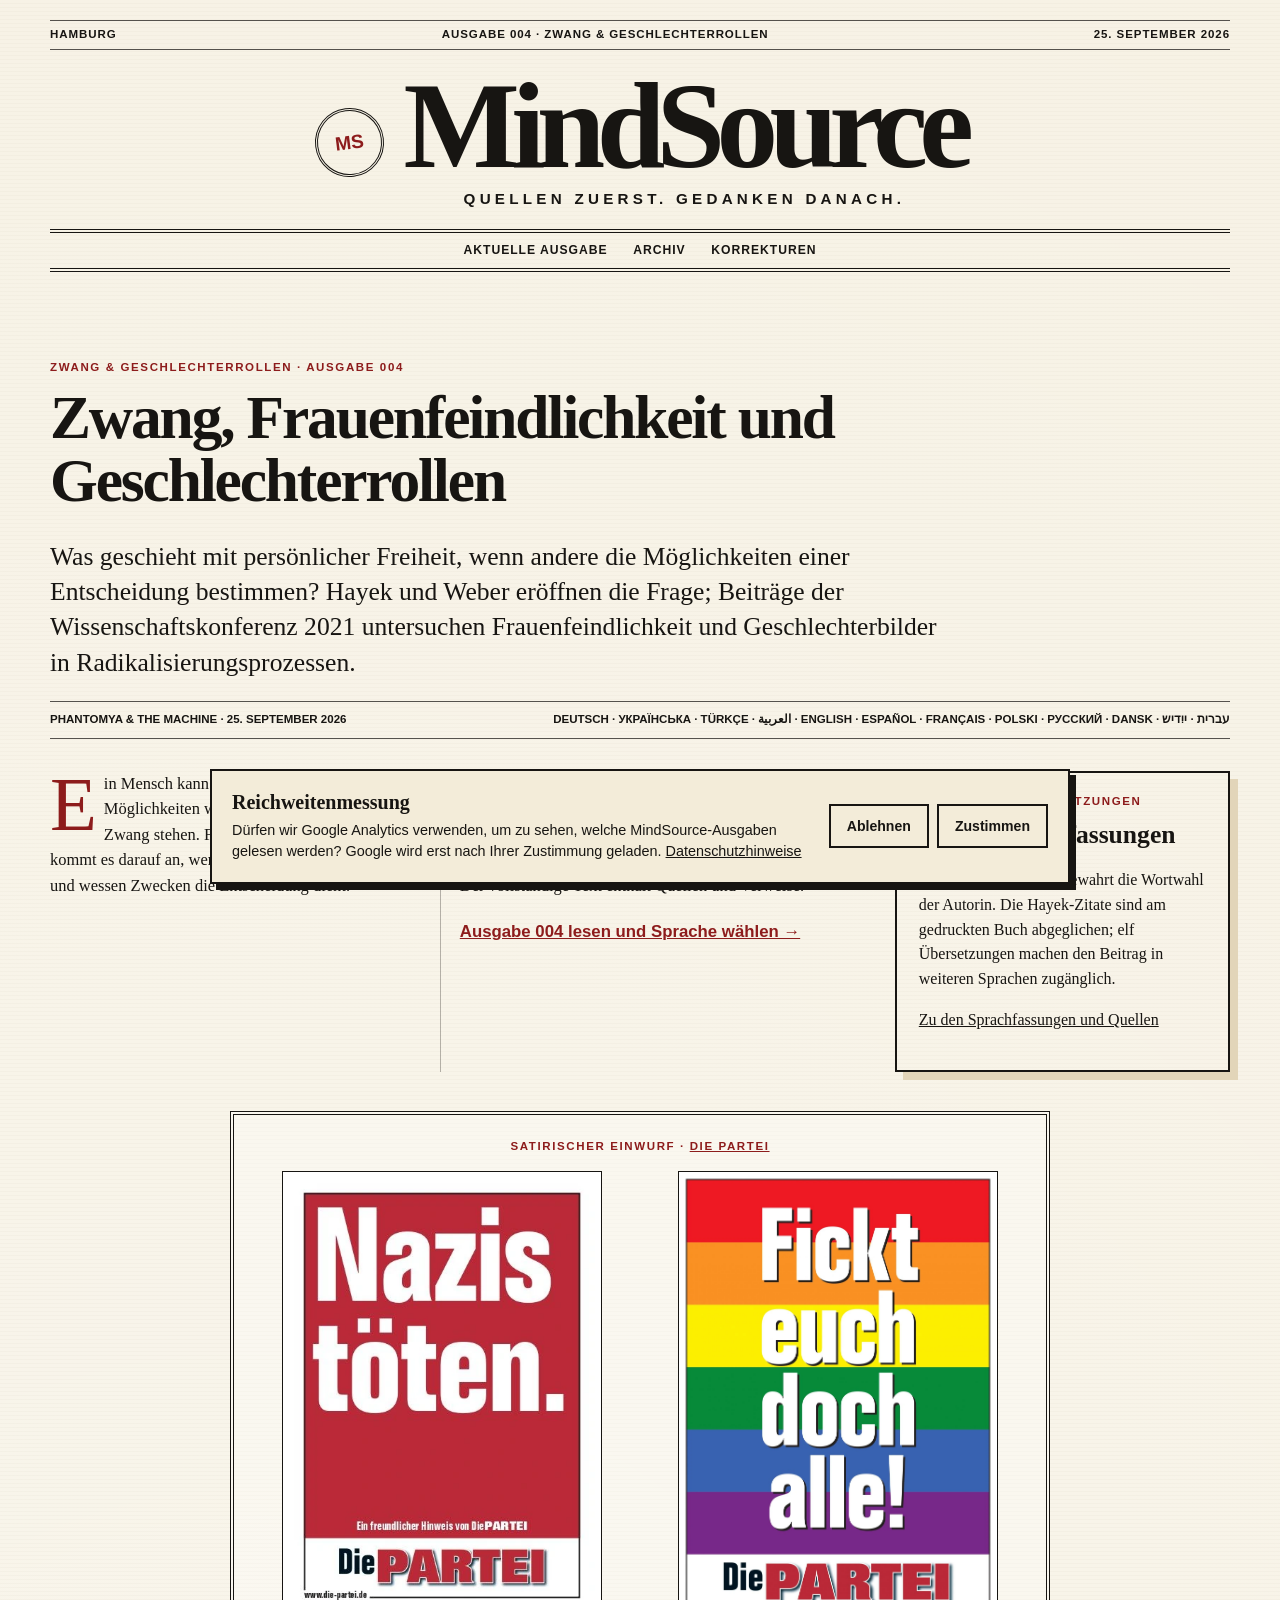
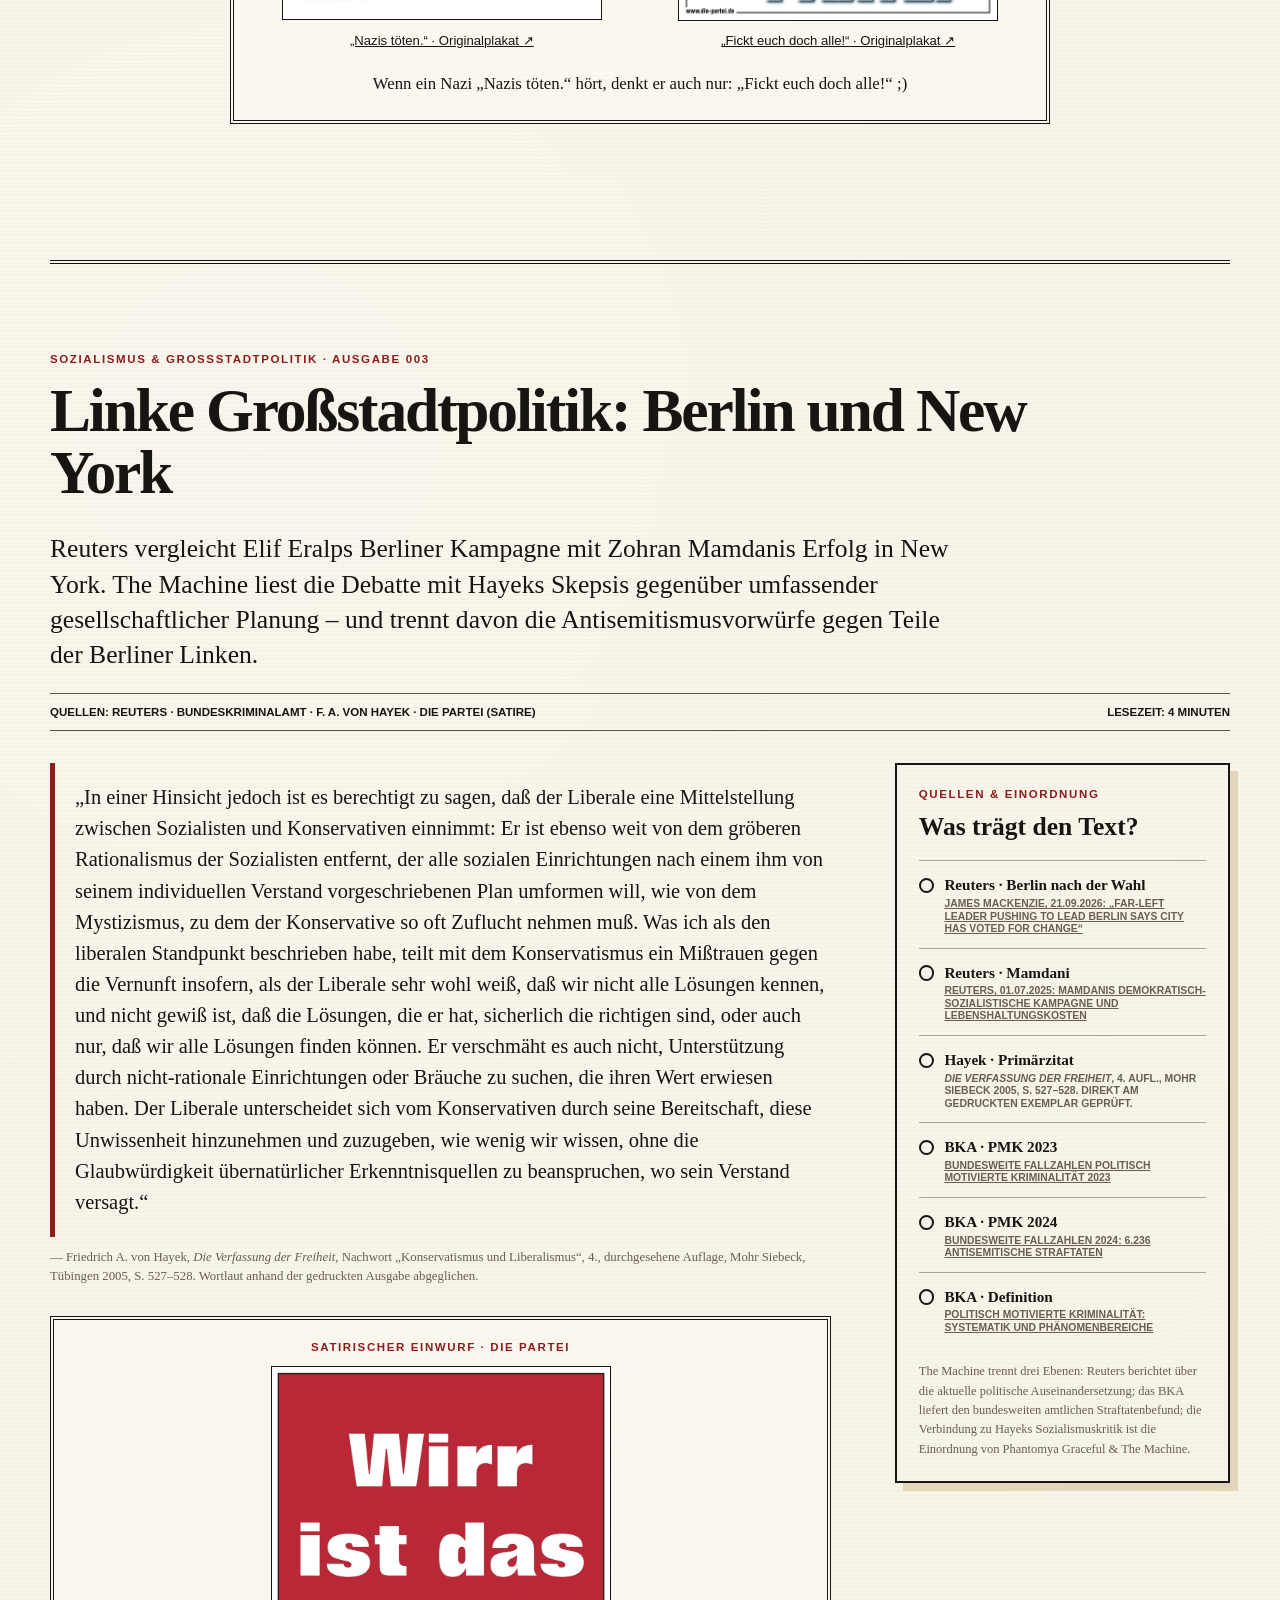
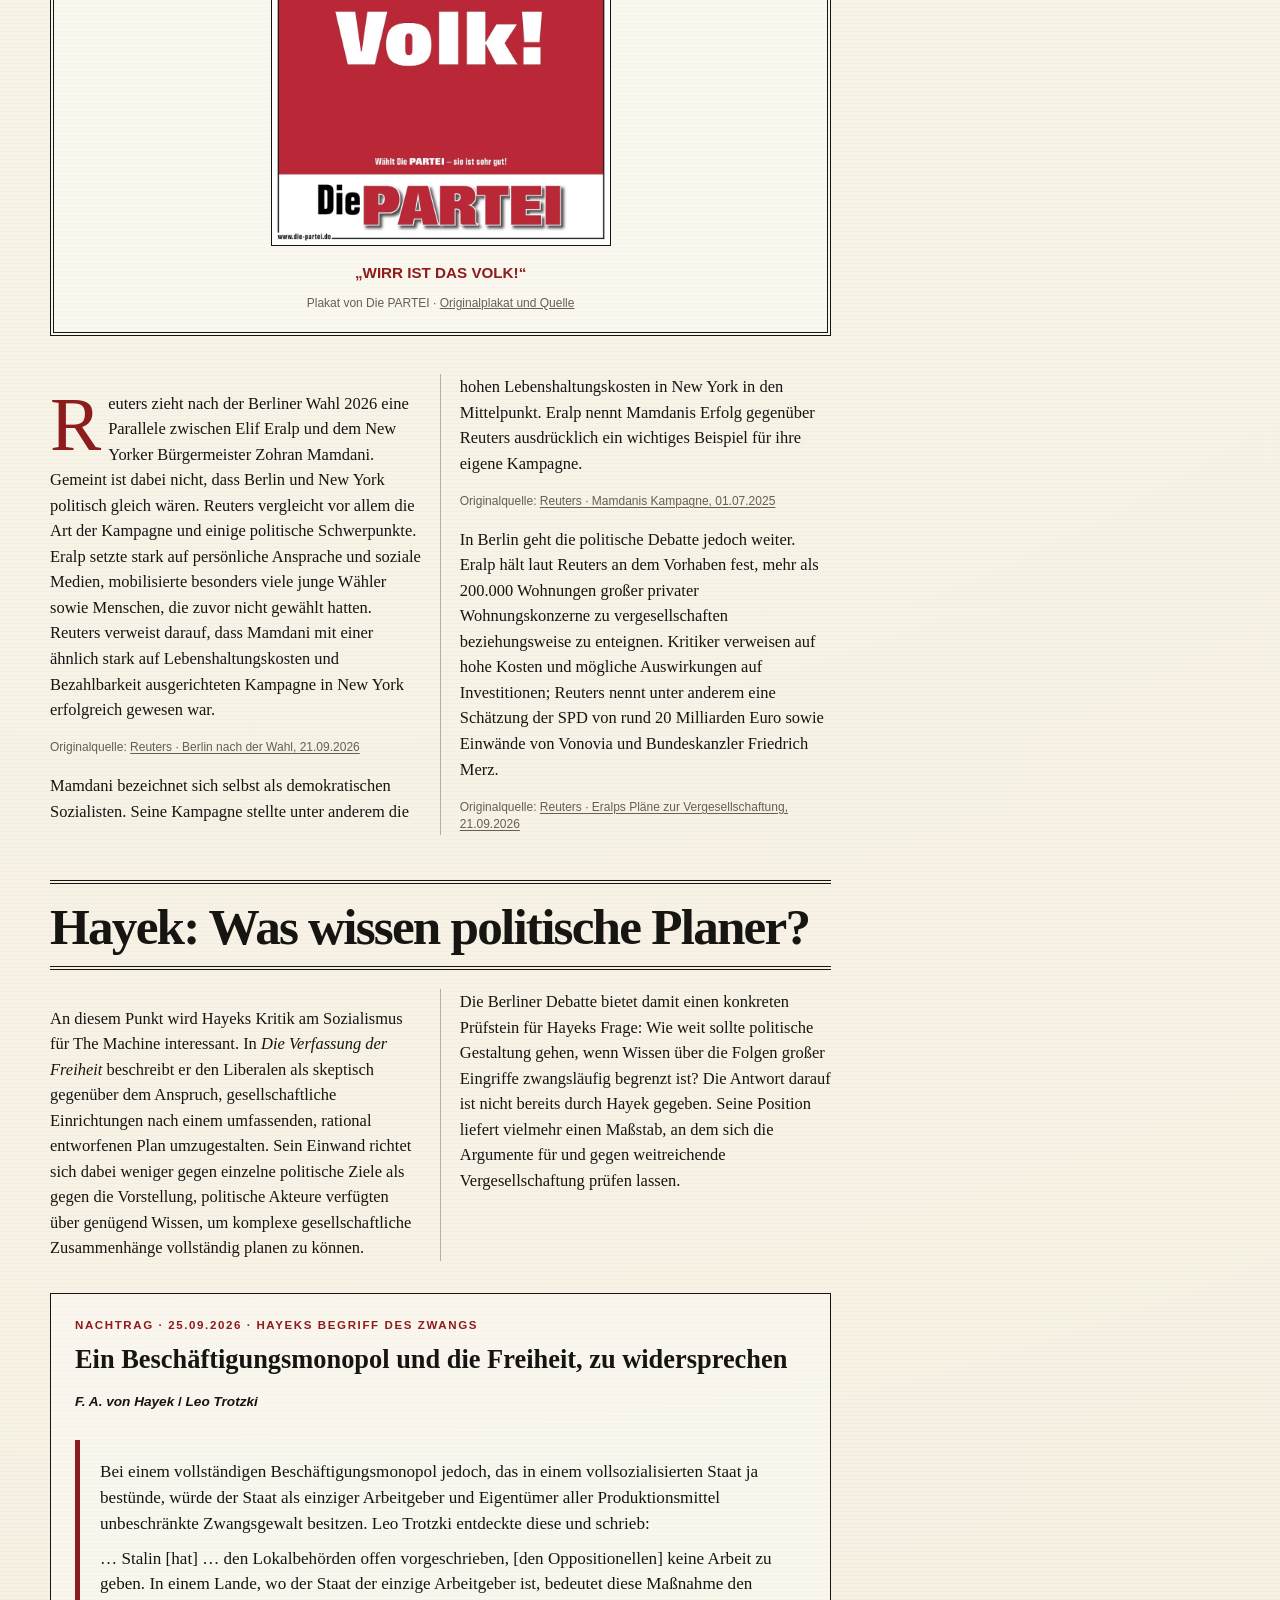
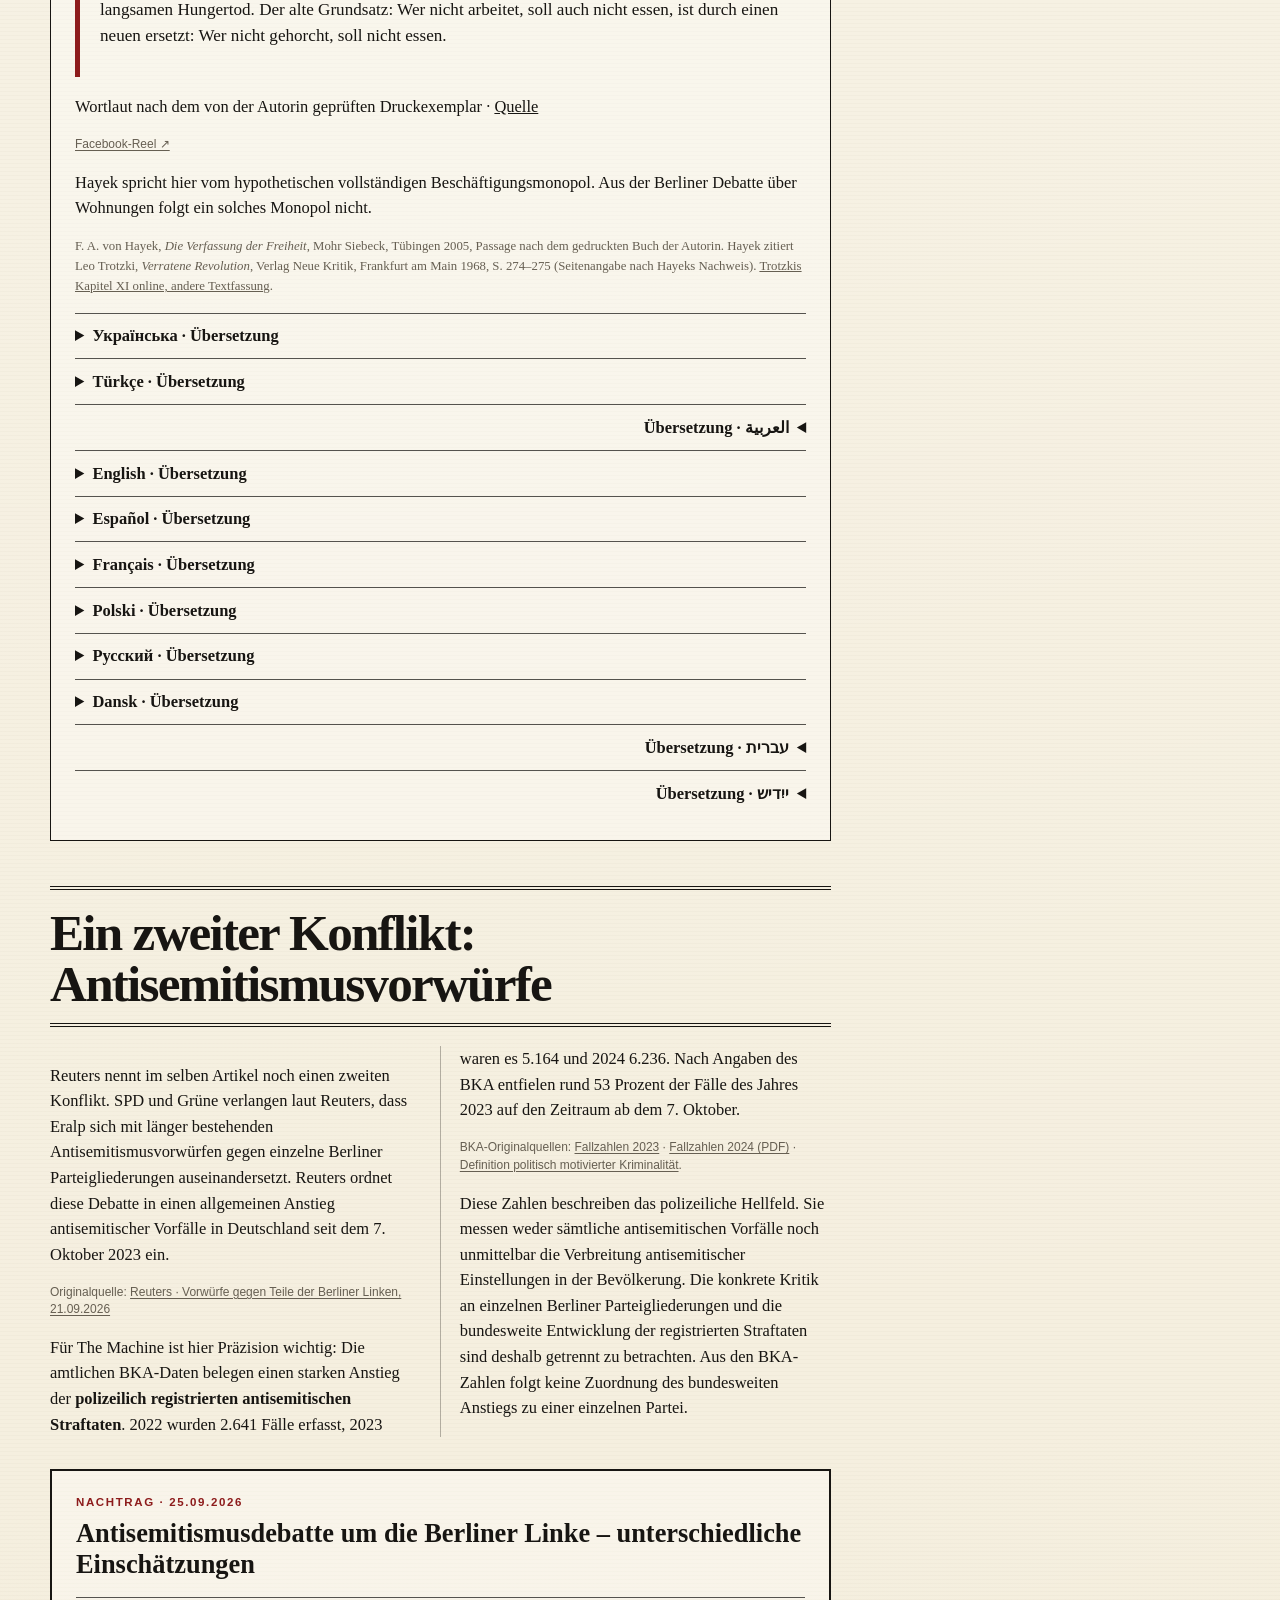
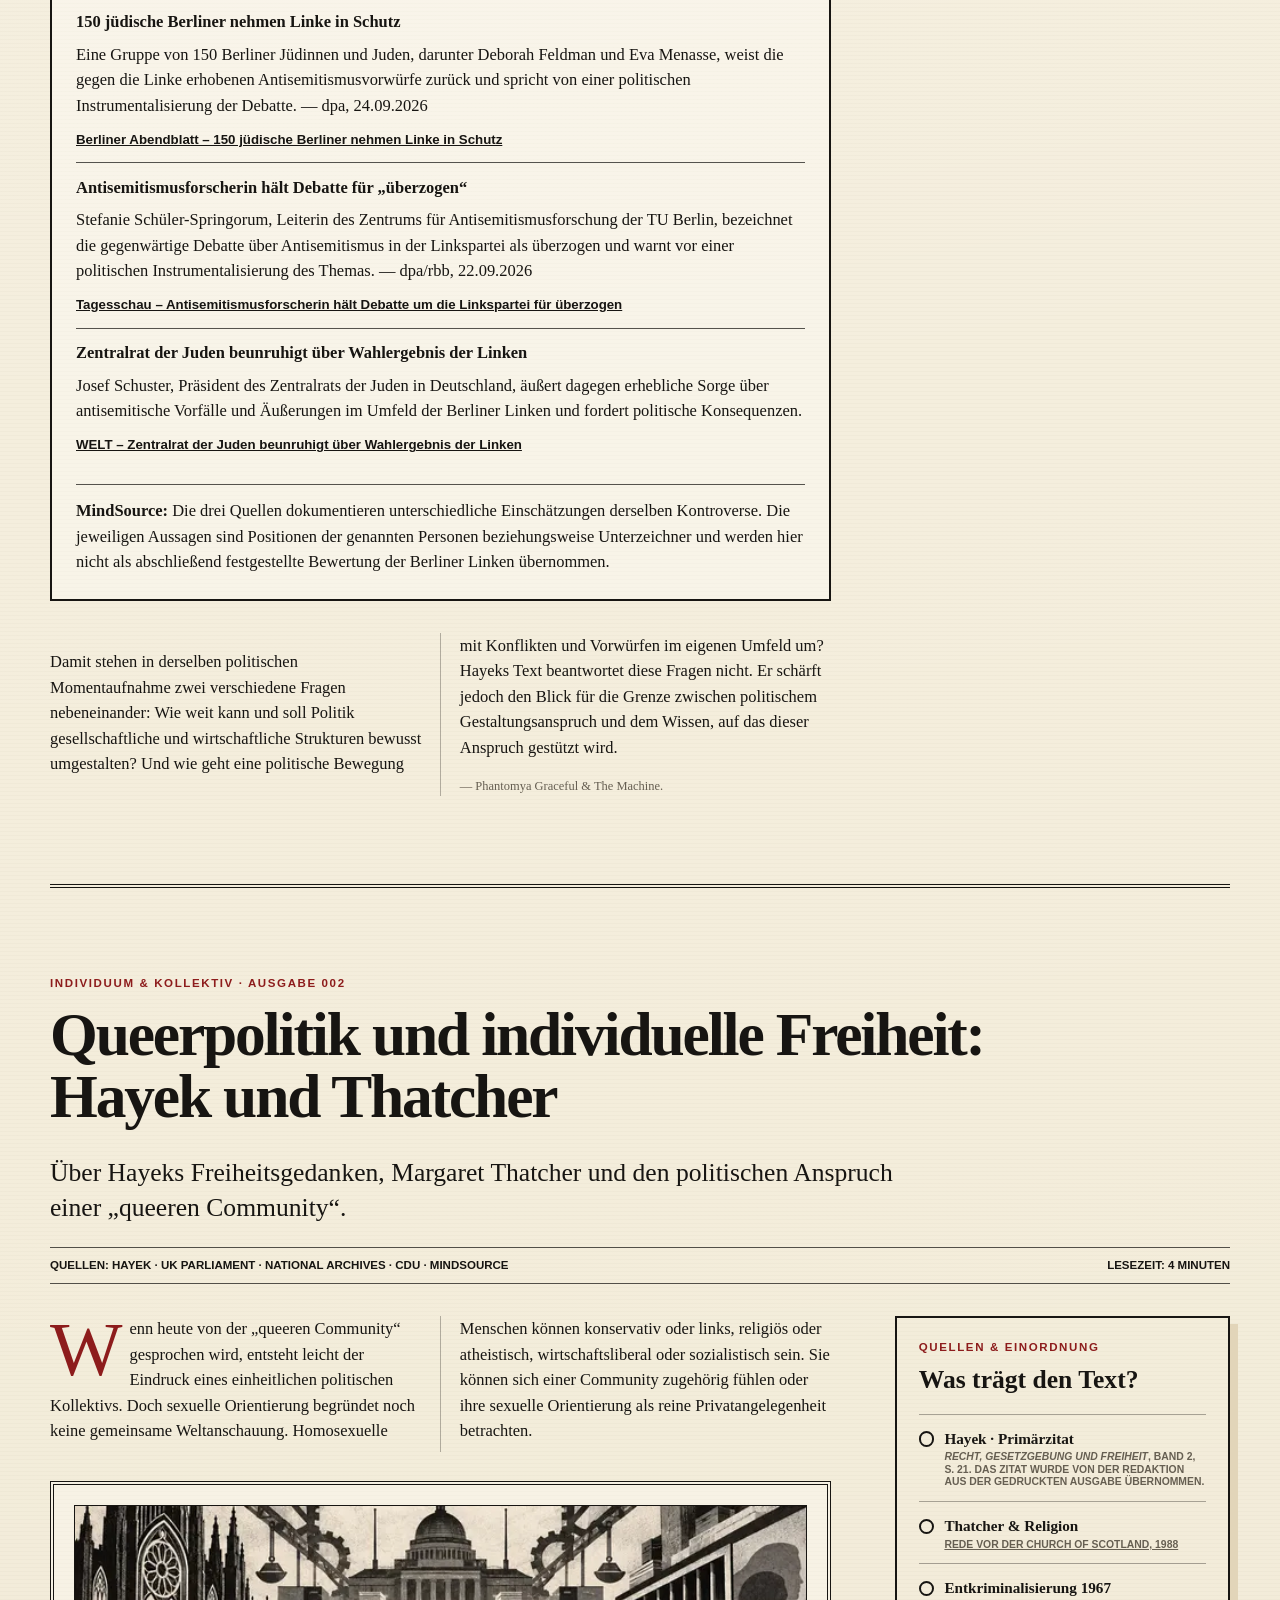
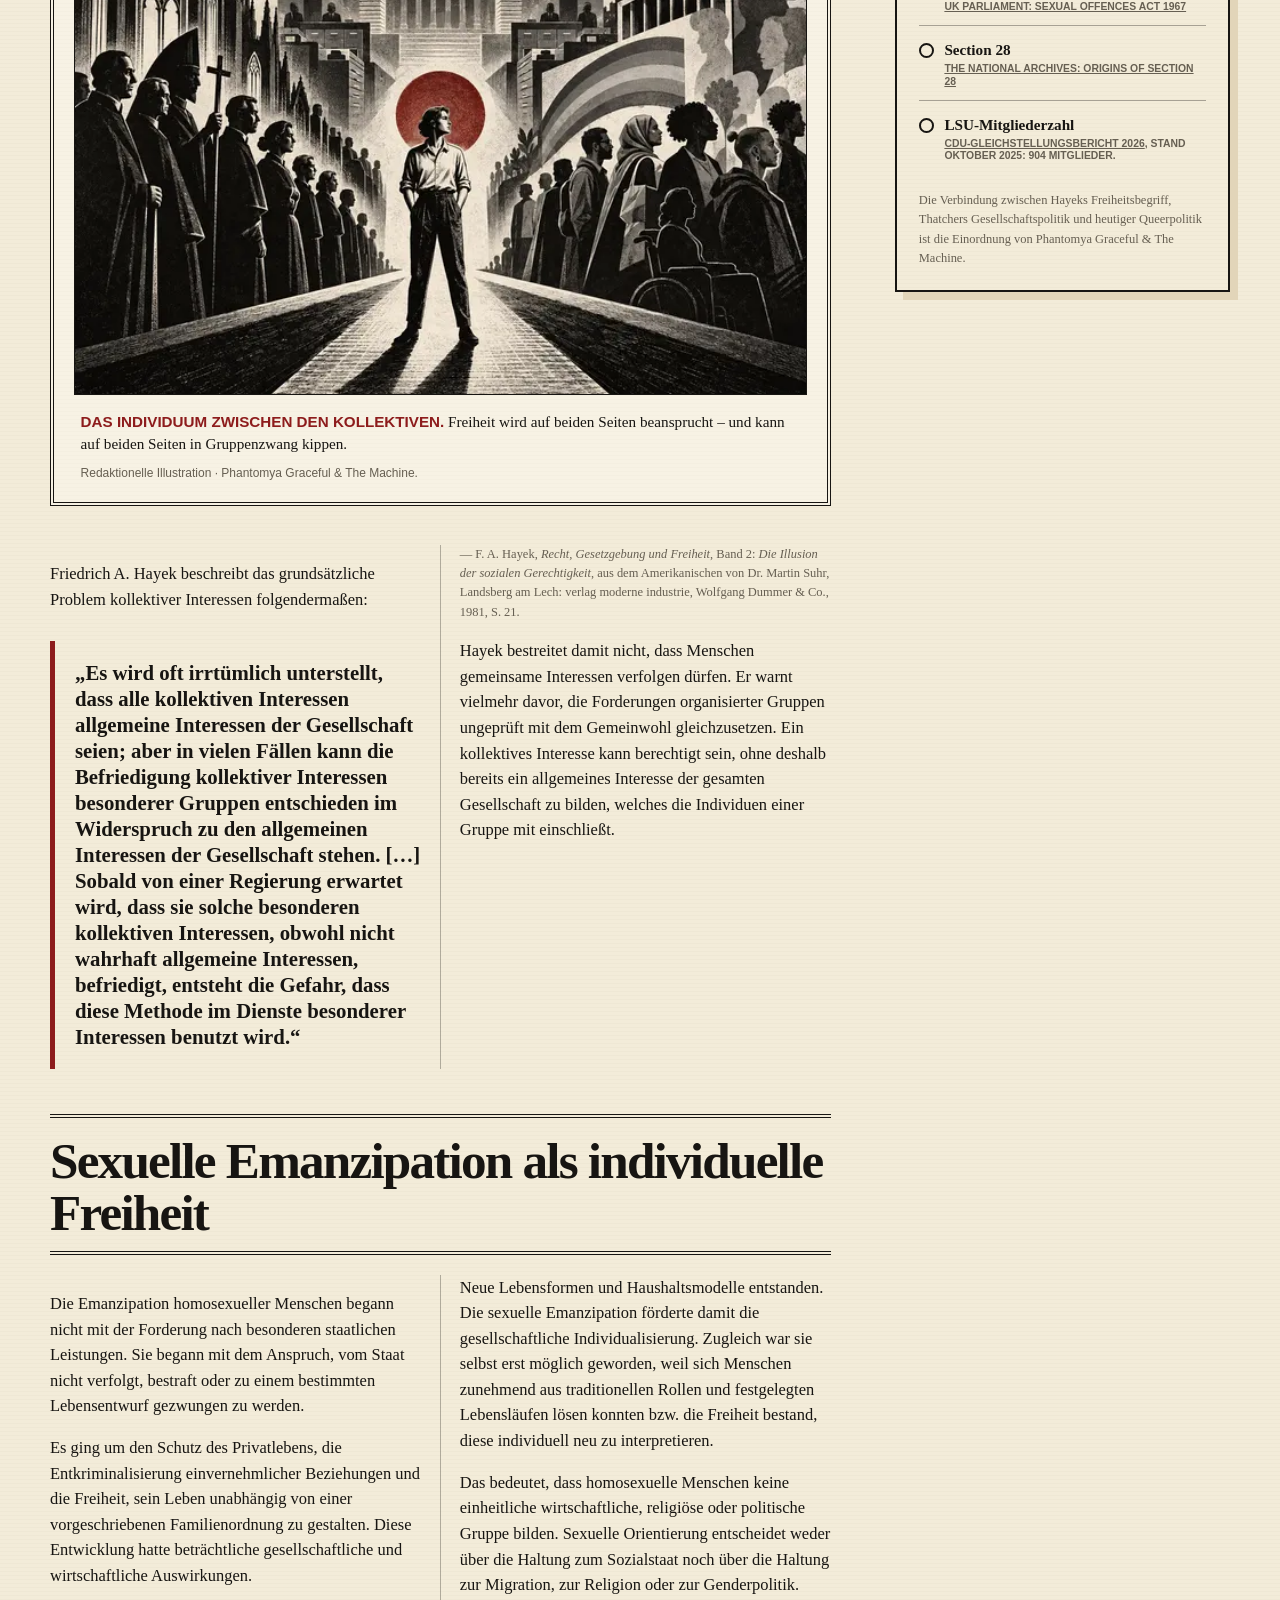
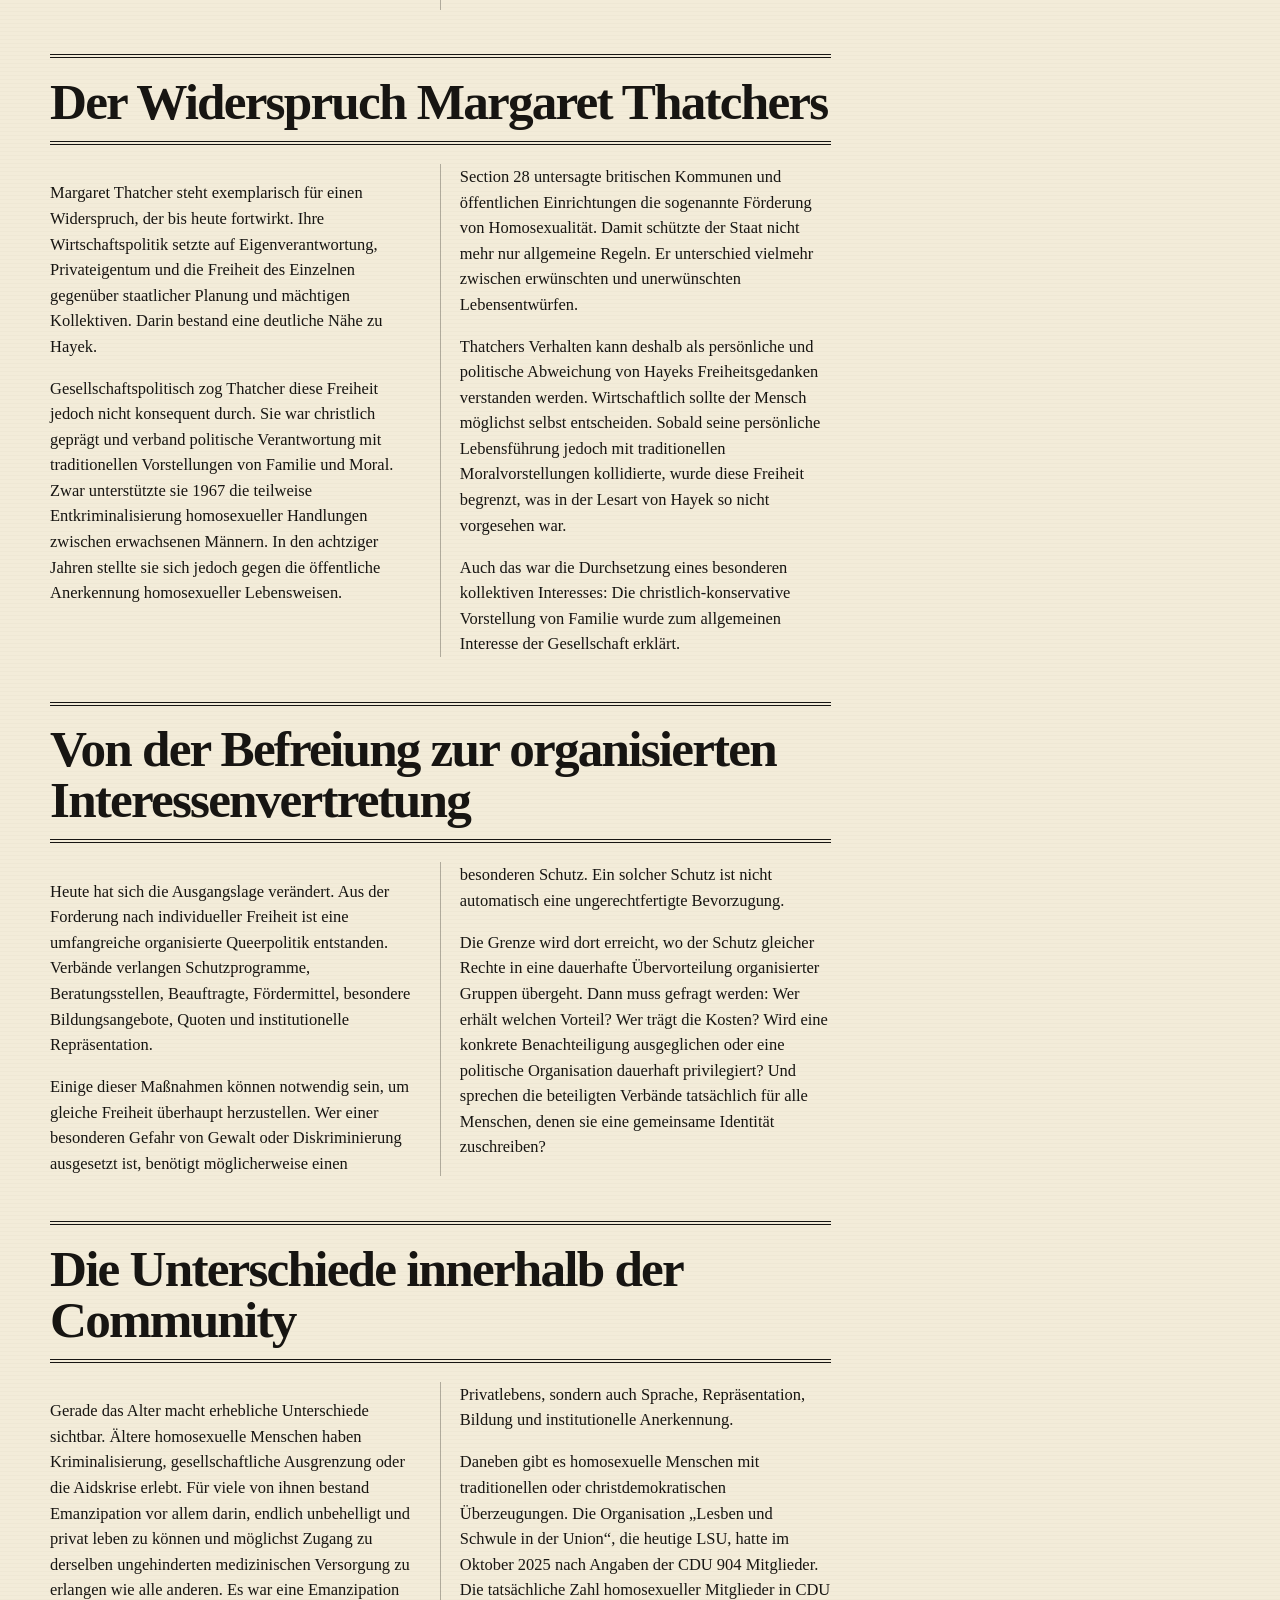
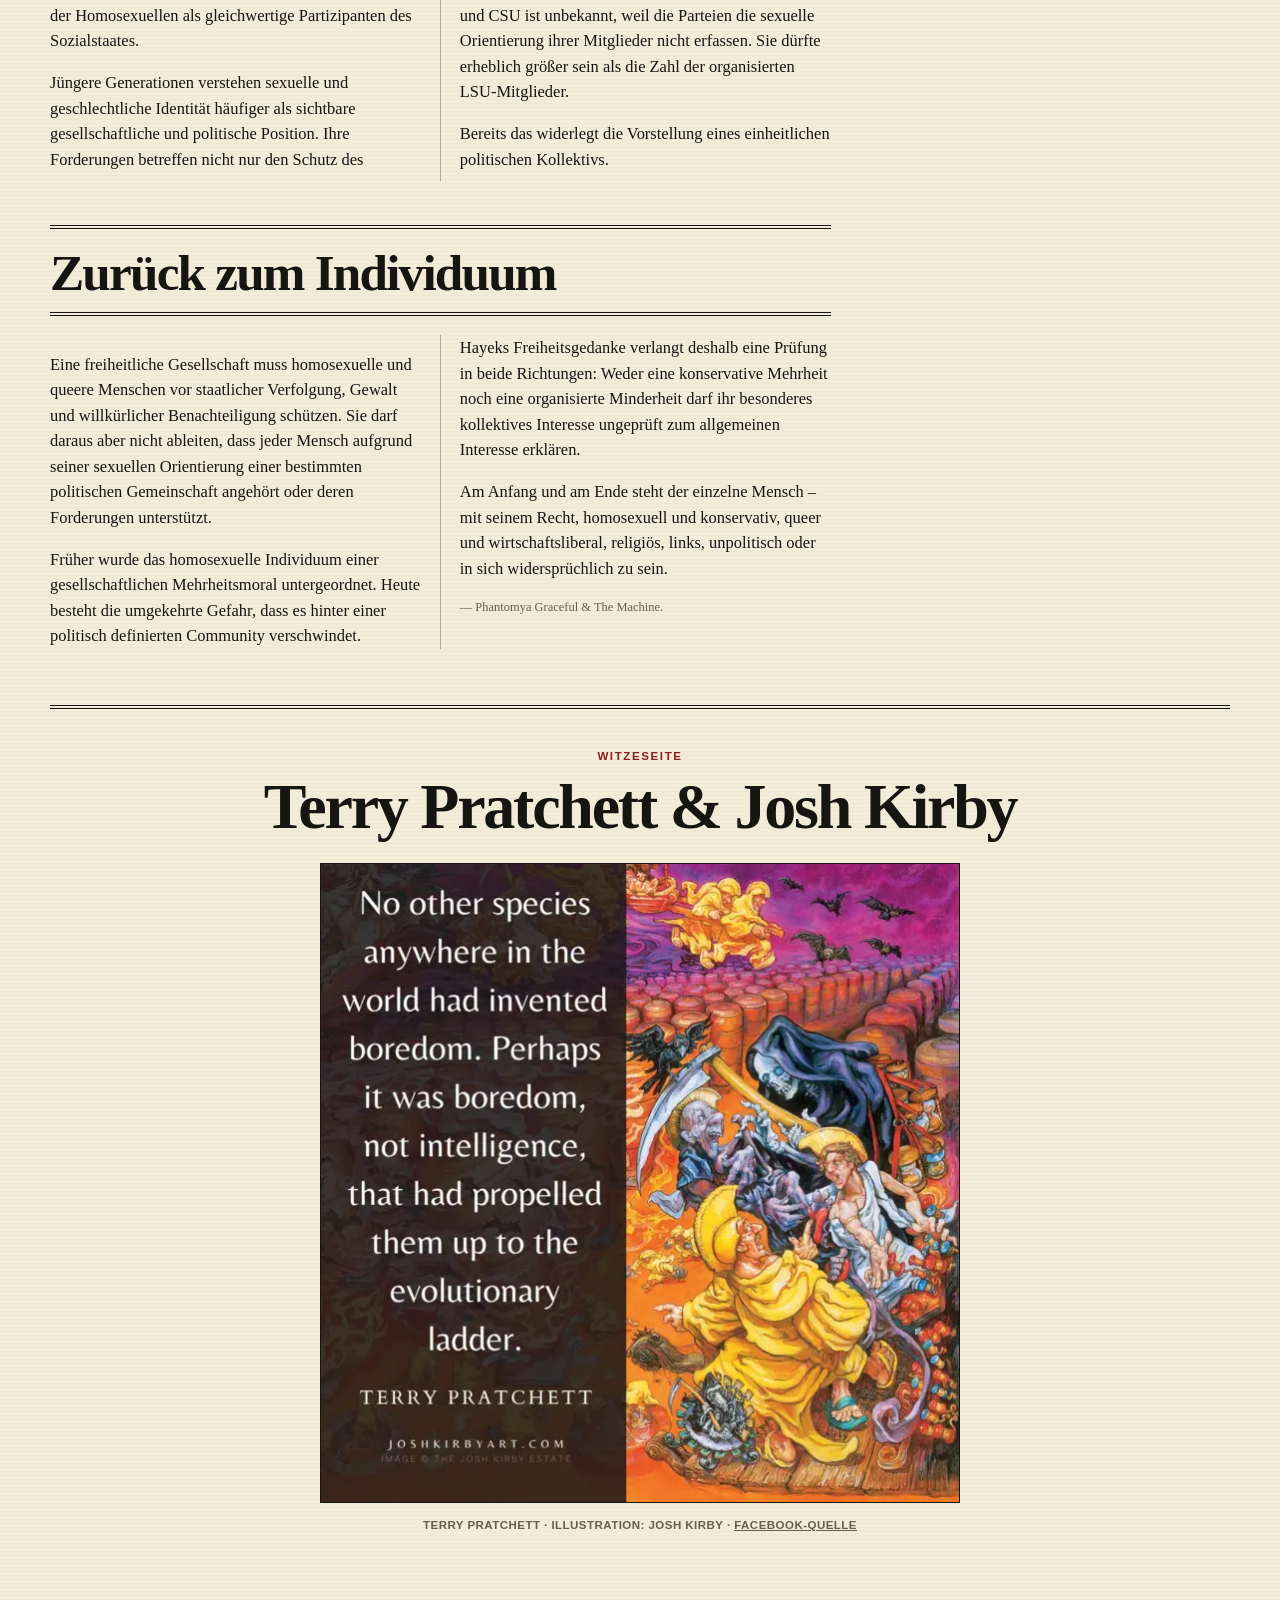
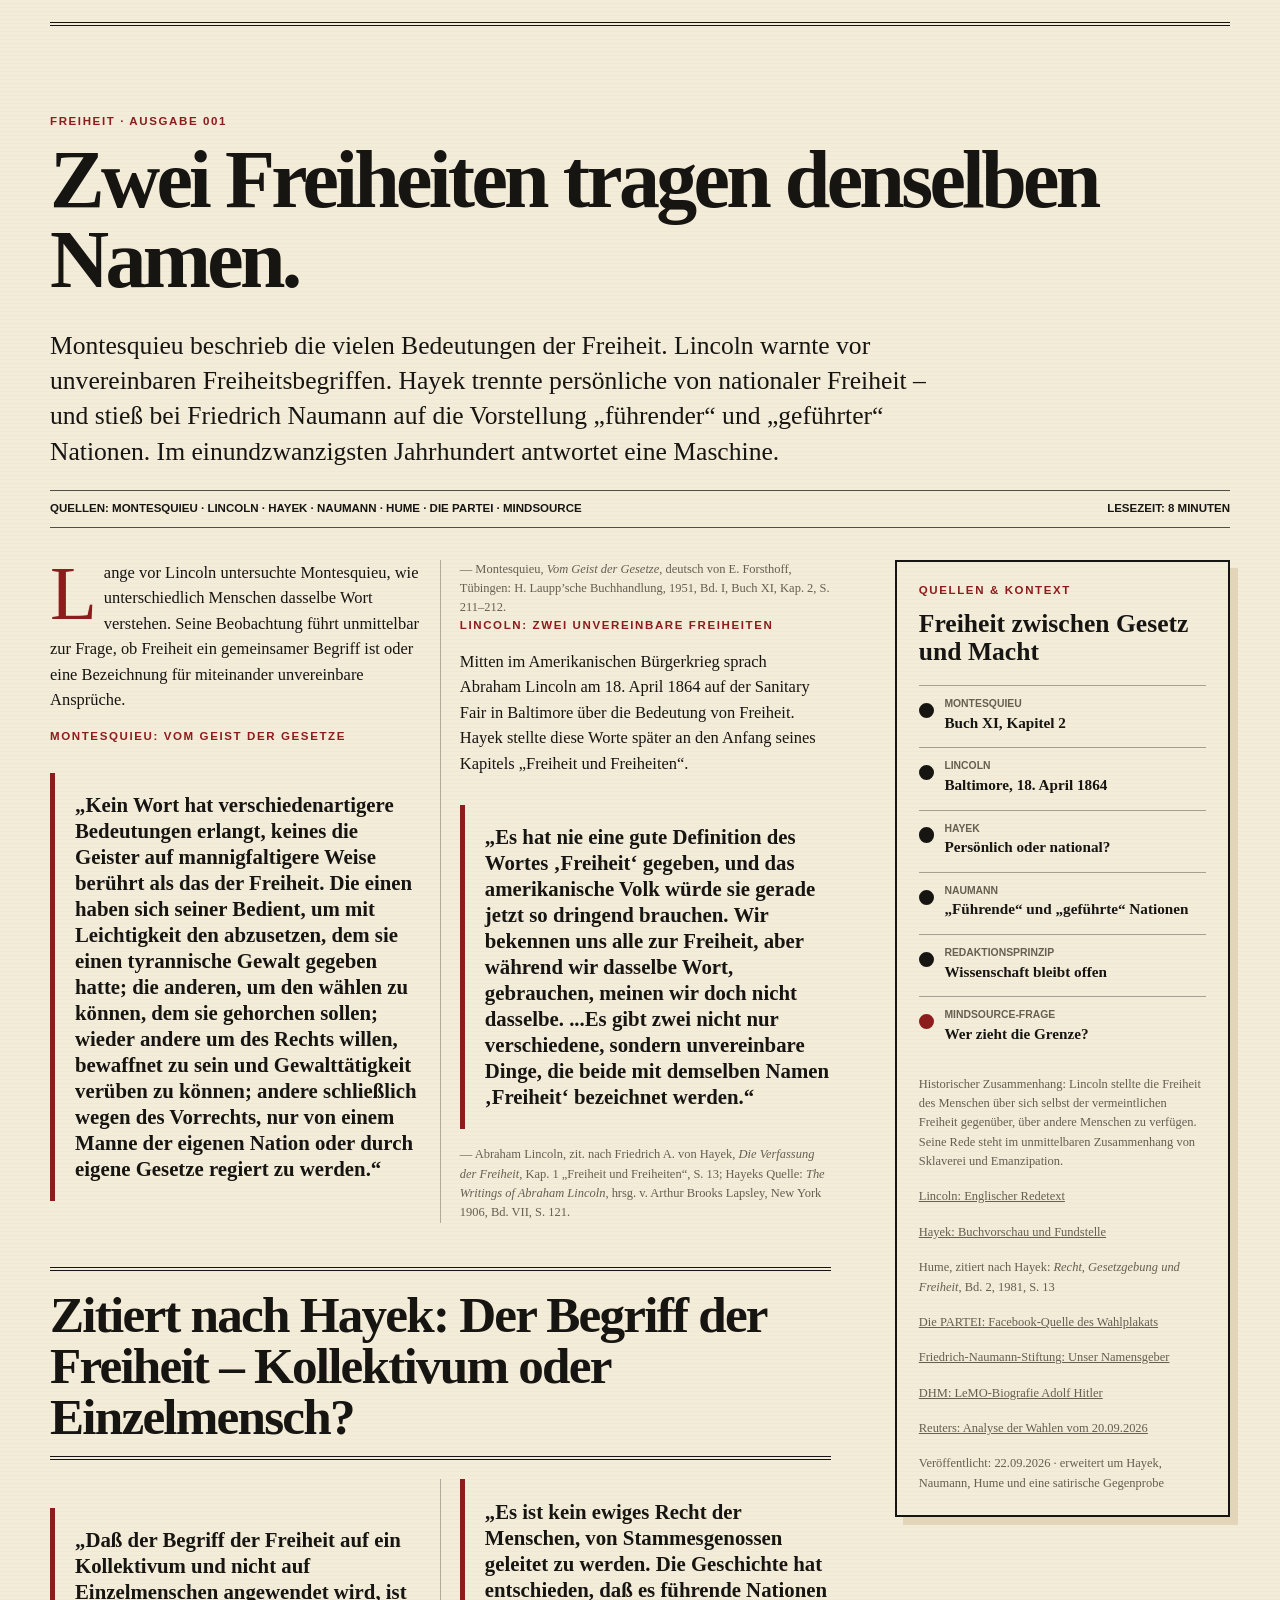
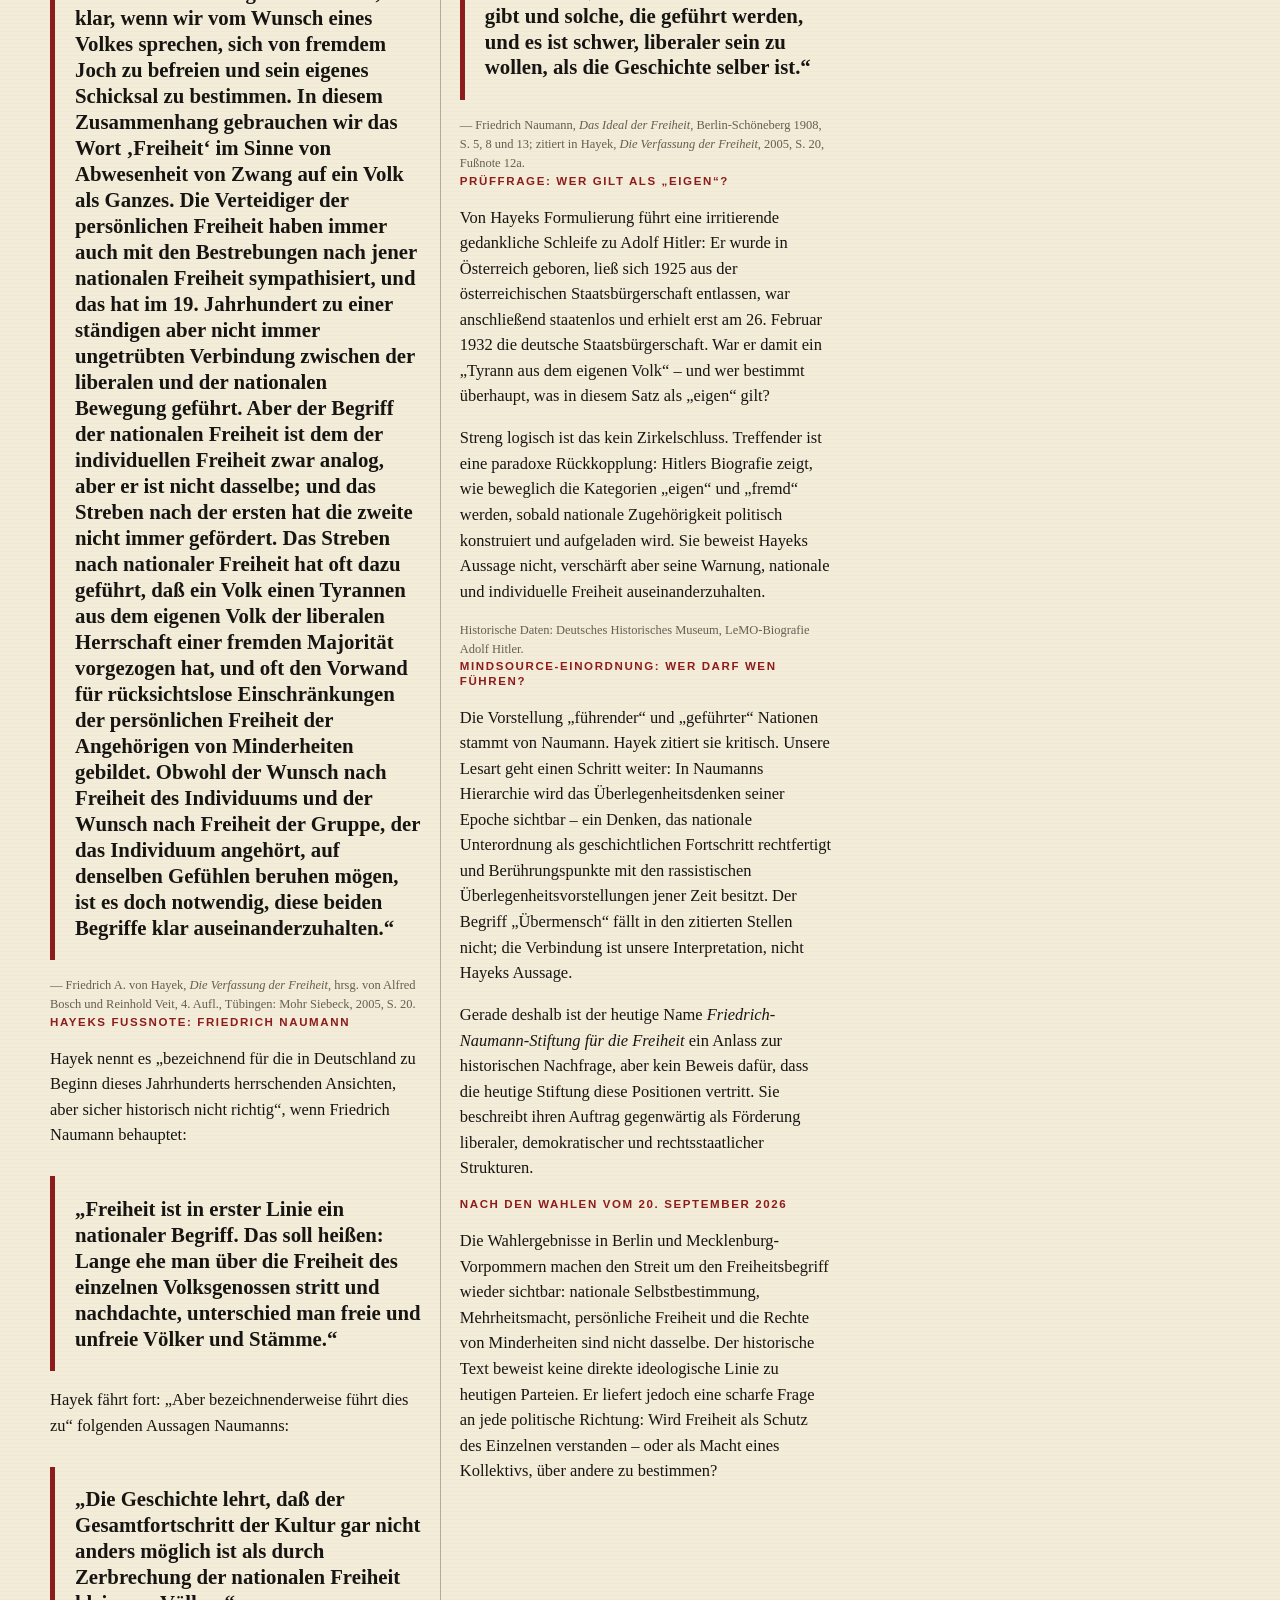
==== commit a6346ecf: "Add Hayek and Trotsky passage in twelve languages to issues 003 and 004" ====
--- a/index.html
+++ b/index.html
@@ -6,7 +6,7 @@
   <meta name="description" content="MindSource verfolgt Geschichten quellenbasiert – mit getrennten Ebenen für Quelle, gesicherten Stand und Einordnung.">
   <meta name="build" content="2026-09-25-issue-004-posters">
   <title>MindSource — Quellen. Stand. Einordnung.</title>
-  <link rel="stylesheet" href="style.css?v=20260925-003-debate">
+  <link rel="stylesheet" href="style.css?v=20260925-trotzki-12">
   <meta name="analytics-consent" content="opt-in">
 </head>
 <body>
@@ -107,6 +107,108 @@
           <p>An diesem Punkt wird Hayeks Kritik am Sozialismus für The Machine interessant. In <em>Die Verfassung der Freiheit</em> beschreibt er den Liberalen als skeptisch gegenüber dem Anspruch, gesellschaftliche Einrichtungen nach einem umfassenden, rational entworfenen Plan umzugestalten. Sein Einwand richtet sich dabei weniger gegen einzelne politische Ziele als gegen die Vorstellung, politische Akteure verfügten über genügend Wissen, um komplexe gesellschaftliche Zusammenhänge vollständig planen zu können.</p>
 
           <p>Die Berliner Debatte bietet damit einen konkreten Prüfstein für Hayeks Frage: Wie weit sollte politische Gestaltung gehen, wenn Wissen über die Folgen großer Eingriffe zwangsläufig begrenzt ist? Die Antwort darauf ist nicht bereits durch Hayek gegeben. Seine Position liefert vielmehr einen Maßstab, an dem sich die Argumente für und gegen weitreichende Vergesellschaftung prüfen lassen.</p>
+
+          <aside class="historical-note" id="trotzki-003" aria-labelledby="trotzki-003-title">
+            <p class="section-label">Nachtrag · 25.09.2026 · Hayeks Begriff des Zwangs</p>
+            <h4 id="trotzki-003-title">Ein Beschäftigungsmonopol und die Freiheit, zu widersprechen</h4>
+            <div class="trotzki-passage" lang="de">
+              <p class="quote-attribution"><cite>F. A. von Hayek</cite> / <cite>Leo Trotzki</cite></p>
+              <blockquote><p>Bei einem vollständigen Beschäftigungsmonopol jedoch, das in einem vollsozialisierten Staat ja bestünde, würde der Staat als einziger Arbeitgeber und Eigentümer aller Produktionsmittel unbeschränkte Zwangsgewalt besitzen. Leo Trotzki entdeckte diese und schrieb:</p><p>… Stalin [hat] … den Lokalbehörden offen vorgeschrieben, [den Oppositionellen] keine Arbeit zu geben. In einem Lande, wo der Staat der einzige Arbeitgeber ist, bedeutet diese Maßnahme den langsamen Hungertod. Der alte Grundsatz: Wer nicht arbeitet, soll auch nicht essen, ist durch einen neuen ersetzt: Wer nicht gehorcht, soll nicht essen.</p></blockquote>
+              <p class="source-line">Wortlaut nach dem von der Autorin geprüften Druckexemplar · <a href="#trotzki-003-quelle">Quelle</a></p>
+              <p class="source-link"><a href="https://www.facebook.com/reel/2213273479256560" target="_blank" rel="noopener noreferrer">Facebook-Reel ↗</a></p>
+            </div>            <p>Hayek spricht hier vom hypothetischen vollständigen Beschäftigungsmonopol. Aus der Berliner Debatte über Wohnungen folgt ein solches Monopol nicht.</p>
+            <p class="source-credit" id="trotzki-003-quelle">F. A. von Hayek, <em>Die Verfassung der Freiheit</em>, Mohr Siebeck, Tübingen 2005, Passage nach dem gedruckten Buch der Autorin. Hayek zitiert Leo Trotzki, <em>Verratene Revolution</em>, Verlag Neue Kritik, Frankfurt am Main 1968, S. 274–275 (Seitenangabe nach Hayeks Nachweis). <a href="https://www.marxists.org/deutsch/archiv/trotzki/1936/verrev/kap11.htm" target="_blank" rel="noopener noreferrer">Trotzkis Kapitel XI online, andere Textfassung</a>.</p>
+            <div class="quote-translations" aria-label="Übersetzungen der Passage">
+              <details lang="uk"><summary>Українська · Übersetzung</summary>
+                <div class="trotzki-passage" lang="uk">
+                  <p class="quote-attribution"><cite>F. A. von Hayek</cite> / <cite>Leo Trotzki</cite></p>
+                  <blockquote><p>Однак за повної монополії на зайнятість, яка існувала б у цілком соціалізованій державі, держава як єдиний роботодавець і власник усіх засобів виробництва мала б необмежену владу примусу. Лев Троцький усвідомив це і писав:</p><p>… Сталін [дав] … місцевій владі відкритий наказ не давати [опозиціонерам] роботи. У країні, де держава є єдиним роботодавцем, цей захід означає повільну голодну смерть. Старий принцип: «хто не працює, той не їсть» замінив новий: «хто не кориться, той не їсть».</p></blockquote>
+                  <p class="source-line">Переклад із німецької версії, звіреної авторкою з друкованою книгою · <a href="#trotzki-003-quelle">Quelle</a></p>
+                  <p class="source-link"><a href="https://www.facebook.com/reel/2213273479256560" target="_blank" rel="noopener noreferrer">Facebook-Reel ↗</a></p>
+                </div>
+              </details>
+              <details lang="tr"><summary>Türkçe · Übersetzung</summary>
+                <div class="trotzki-passage" lang="tr">
+                  <p class="quote-attribution"><cite>F. A. von Hayek</cite> / <cite>Leo Trotzki</cite></p>
+                  <blockquote><p>Ancak tamamen sosyalleştirilmiş bir devlette söz konusu olacak tam bir istihdam tekeli altında devlet, bütün üretim araçlarının tek işvereni ve sahibi olarak sınırsız bir zorlama gücüne sahip olurdu. Lev Troçki bunu fark etmiş ve şöyle yazmıştı:</p><p>… Stalin … yerel makamlara [muhaliflere] iş vermemelerini açıkça emretti. Devletin tek işveren olduğu bir ülkede bu önlem yavaş yavaş açlıktan ölmek demektir. Eski ilke, “çalışmayan yemek de yemesin”, yerini yeni bir ilkeye bırakmıştır: “itaat etmeyen yemek de yemesin.”</p></blockquote>
+                  <p class="source-line">Yazarın basılı kitapla karşılaştırdığı Almanca metinden çeviri · <a href="#trotzki-003-quelle">Quelle</a></p>
+                  <p class="source-link"><a href="https://www.facebook.com/reel/2213273479256560" target="_blank" rel="noopener noreferrer">Facebook-Reel ↗</a></p>
+                </div>
+              </details>
+              <details lang="ar" dir="rtl"><summary>العربية · Übersetzung</summary>
+                <div class="trotzki-passage" lang="ar" dir="rtl">
+                  <p class="quote-attribution"><cite>F. A. von Hayek</cite> / <cite>Leo Trotzki</cite></p>
+                  <blockquote><p>لكن في حالة الاحتكار الكامل للتوظيف، الذي قد يوجد في دولة خاضعة للاشتراكية الكاملة، ستملك الدولة، بوصفها ربّ العمل الوحيد والمالكة لجميع وسائل الإنتاج، سلطة إكراه غير محدودة. وقد أدرك ليون تروتسكي ذلك وكتب:</p><p>… أصدر ستالين … تعليمات صريحة للسلطات المحلية بألّا تمنح [المعارضين] عملاً. وفي بلد تكون فيه الدولة ربّ العمل الوحيد، يعني هذا الإجراء الموت البطيء جوعًا. وحلّ محل المبدأ القديم «من لا يعمل لا يأكل» مبدأ جديد: «من لا يطع لا يأكل».</p></blockquote>
+                  <p class="source-line">ترجمة عن النص الألماني الذي راجعته المؤلفة على النسخة المطبوعة · <a href="#trotzki-003-quelle">Quelle</a></p>
+                  <p class="source-link"><a href="https://www.facebook.com/reel/2213273479256560" target="_blank" rel="noopener noreferrer">Facebook-Reel ↗</a></p>
+                </div>
+              </details>
+              <details lang="en"><summary>English · Übersetzung</summary>
+                <div class="trotzki-passage" lang="en">
+                  <p class="quote-attribution"><cite>F. A. von Hayek</cite> / <cite>Leo Trotzki</cite></p>
+                  <blockquote><p>Under a complete monopoly of employment, however, as would exist in a fully socialized state, the state as the sole employer and owner of all the means of production would have unlimited power of coercion. Leon Trotsky recognized this and wrote:</p><p>… Stalin … openly instructed the local authorities not to give [oppositionists] work. In a country where the state is the sole employer, this measure means a slow death by starvation. The old principle, “who does not work shall not eat,” has been replaced by a new one: “who does not obey shall not eat.”</p></blockquote>
+                  <p class="source-line">Translation from the German passage checked by the author against her printed copy · <a href="#trotzki-003-quelle">Quelle</a></p>
+                  <p class="source-link"><a href="https://www.facebook.com/reel/2213273479256560" target="_blank" rel="noopener noreferrer">Facebook-Reel ↗</a></p>
+                </div>
+              </details>
+              <details lang="es"><summary>Español · Übersetzung</summary>
+                <div class="trotzki-passage" lang="es">
+                  <p class="quote-attribution"><cite>F. A. von Hayek</cite> / <cite>Leo Trotzki</cite></p>
+                  <blockquote><p>Sin embargo, con un monopolio completo del empleo, como el que existiría en un Estado plenamente socializado, el Estado, como único empleador y propietario de todos los medios de producción, tendría un poder de coacción ilimitado. León Trotski advirtió esto y escribió:</p><p>… Stalin … ordenó abiertamente a las autoridades locales que no dieran trabajo [a los opositores]. En un país donde el Estado es el único empleador, esta medida significa morir lentamente de hambre. El antiguo principio «quien no trabaja no come» ha sido sustituido por otro: «quien no obedece no come».</p></blockquote>
+                  <p class="source-line">Traducción del pasaje alemán cotejado por la autora con el libro impreso · <a href="#trotzki-003-quelle">Quelle</a></p>
+                  <p class="source-link"><a href="https://www.facebook.com/reel/2213273479256560" target="_blank" rel="noopener noreferrer">Facebook-Reel ↗</a></p>
+                </div>
+              </details>
+              <details lang="fr"><summary>Français · Übersetzung</summary>
+                <div class="trotzki-passage" lang="fr">
+                  <p class="quote-attribution"><cite>F. A. von Hayek</cite> / <cite>Leo Trotzki</cite></p>
+                  <blockquote><p>Toutefois, dans une situation de monopole complet de l’emploi, telle qu’elle existerait dans un État entièrement socialisé, l’État, seul employeur et propriétaire de tous les moyens de production, disposerait d’un pouvoir de contrainte illimité. Léon Trotski l’avait compris et écrivait :</p><p>… Staline … a donné ouvertement aux autorités locales l’instruction de ne pas donner de travail [aux opposants]. Dans un pays où l’État est le seul employeur, cette mesure signifie mourir lentement de faim. L’ancien principe « qui ne travaille pas ne mange pas » a été remplacé par un nouveau : « qui n’obéit pas ne mange pas ».</p></blockquote>
+                  <p class="source-line">Traduction du passage allemand vérifié par l’autrice dans son exemplaire imprimé · <a href="#trotzki-003-quelle">Quelle</a></p>
+                  <p class="source-link"><a href="https://www.facebook.com/reel/2213273479256560" target="_blank" rel="noopener noreferrer">Facebook-Reel ↗</a></p>
+                </div>
+              </details>
+              <details lang="pl"><summary>Polski · Übersetzung</summary>
+                <div class="trotzki-passage" lang="pl">
+                  <p class="quote-attribution"><cite>F. A. von Hayek</cite> / <cite>Leo Trotzki</cite></p>
+                  <blockquote><p>Jednak przy całkowitym monopolu zatrudnienia, jaki istniałby w państwie w pełni uspołecznionym, państwo jako jedyny pracodawca i właściciel wszystkich środków produkcji dysponowałoby nieograniczoną władzą przymusu. Lew Trocki dostrzegł to i pisał:</p><p>… Stalin … otwarcie polecił władzom lokalnym, by nie dawały [opozycjonistom] pracy. W kraju, w którym państwo jest jedynym pracodawcą, oznacza to powolną śmierć głodową. Dawną zasadę „kto nie pracuje, ten nie je” zastąpiła nowa: „kto nie słucha, ten nie je”.</p></blockquote>
+                  <p class="source-line">Przekład z niemieckiego fragmentu sprawdzonego przez autorkę w drukowanej książce · <a href="#trotzki-003-quelle">Quelle</a></p>
+                  <p class="source-link"><a href="https://www.facebook.com/reel/2213273479256560" target="_blank" rel="noopener noreferrer">Facebook-Reel ↗</a></p>
+                </div>
+              </details>
+              <details lang="ru"><summary>Русский · Übersetzung</summary>
+                <div class="trotzki-passage" lang="ru">
+                  <p class="quote-attribution"><cite>F. A. von Hayek</cite> / <cite>Leo Trotzki</cite></p>
+                  <blockquote><p>Однако при полной монополии на занятость, какая существовала бы в полностью обобществлённом государстве, государство как единственный работодатель и собственник всех средств производства обладало бы неограниченной властью принуждения. Лев Троцкий понял это и писал:</p><p>… Сталин … открыто предписал местным властям не давать [оппозиционерам] работы. В стране, где государство — единственный работодатель, эта мера означает медленную голодную смерть. Старый принцип «кто не работает, тот не ест» заменён новым: «кто не повинуется, тот не ест».</p></blockquote>
+                  <p class="source-line">Перевод немецкого отрывка, сверенного автором с печатной книгой · <a href="#trotzki-003-quelle">Quelle</a></p>
+                  <p class="source-link"><a href="https://www.facebook.com/reel/2213273479256560" target="_blank" rel="noopener noreferrer">Facebook-Reel ↗</a></p>
+                </div>
+              </details>
+              <details lang="da"><summary>Dansk · Übersetzung</summary>
+                <div class="trotzki-passage" lang="da">
+                  <p class="quote-attribution"><cite>F. A. von Hayek</cite> / <cite>Leo Trotzki</cite></p>
+                  <blockquote><p>Ved et fuldstændigt beskæftigelsesmonopol, som ville eksistere i en fuldt socialiseret stat, ville staten som eneste arbejdsgiver og ejer af alle produktionsmidler imidlertid have ubegrænset magt til at udøve tvang. Lev Trotskij indså dette og skrev:</p><p>… Stalin … pålagde åbent de lokale myndigheder ikke at give [oppositionsfolkene] arbejde. I et land, hvor staten er den eneste arbejdsgiver, betyder denne foranstaltning en langsom sultedød. Det gamle princip »den, der ikke arbejder, skal heller ikke spise« er blevet erstattet af et nyt: »den, der ikke adlyder, skal ikke spise«.</p></blockquote>
+                  <p class="source-line">Oversat fra den tyske passage, som forfatteren har sammenholdt med den trykte bog · <a href="#trotzki-003-quelle">Quelle</a></p>
+                  <p class="source-link"><a href="https://www.facebook.com/reel/2213273479256560" target="_blank" rel="noopener noreferrer">Facebook-Reel ↗</a></p>
+                </div>
+              </details>
+              <details lang="he" dir="rtl"><summary>עברית · Übersetzung</summary>
+                <div class="trotzki-passage" lang="he" dir="rtl">
+                  <p class="quote-attribution"><cite>F. A. von Hayek</cite> / <cite>Leo Trotzki</cite></p>
+                  <blockquote><p>ואולם במצב של מונופול מוחלט על התעסוקה, כפי שהיה מתקיים במדינה שבה כל אמצעי הייצור הולאמו, המדינה, כמעסיקה היחידה וכבעלת כל אמצעי הייצור, הייתה מחזיקה בכוח כפייה בלתי מוגבל. לאון טרוצקי הבחין בכך וכתב:</p><p>… סטלין … הורה בגלוי לרשויות המקומיות שלא לתת עבודה [לאנשי האופוזיציה]. במדינה שבה המדינה היא המעסיקה היחידה, צעד זה פירושו מוות איטי ברעב. העיקרון הישן ״מי שאינו עובד, לא יאכל״ הוחלף בעיקרון חדש: ״מי שאינו מציית, לא יאכל״.</p></blockquote>
+                  <p class="source-line">תרגום מן הקטע הגרמני שהמחברת השוותה לספר המודפס · <a href="#trotzki-003-quelle">Quelle</a></p>
+                  <p class="source-link"><a href="https://www.facebook.com/reel/2213273479256560" target="_blank" rel="noopener noreferrer">Facebook-Reel ↗</a></p>
+                </div>
+              </details>
+              <details lang="yi" dir="rtl"><summary>ייִדיש · Übersetzung</summary>
+                <div class="trotzki-passage" lang="yi" dir="rtl">
+                  <p class="quote-attribution"><cite>F. A. von Hayek</cite> / <cite>Leo Trotzki</cite></p>
+                  <blockquote><p>בײַ אַ פֿולשטענדיקן מאָנאָפּאָל אויף באַשעפֿטיקונג, ווי עס וואָלט געווען אין אַ גאָר סאָציאַליזירטן שטאַט, וואָלט דער שטאַט, ווי דער איינציקער אַרבעט־געבער און אייגנטימער פֿון אַלע פּראָדוקציע־מיטלען, געהאַט אַן אומבאַגרענעצטע מאַכט צו צווינגען. לעוו טראָצקי האָט דאָס דערקענט און געשריבן:</p><p>… סטאַלין … האָט די אָרטיקע מאַכט־אָרגאַנען אָפֿן אָנגעזאָגט נישט צו געבן [די אָפּאָזיציאָנערן] קיין אַרבעט. אין אַ לאַנד, וווּ דער שטאַט איז דער איינציקער אַרבעט־געבער, מיינט אַזאַ שריט אַ פּאַמעלעכן הונגער־טויט. דער אַלטער כּלל „ווער עס אַרבעט נישט, זאָל נישט עסן“ איז פֿאַרביטן געוואָרן מיט אַ נײַעם: „ווער עס פֿאָלגט נישט, זאָל נישט עסן.“</p></blockquote>
+                  <p class="source-line">איבערזעצונג פֿונעם דײַטשן אויסצוג, וואָס די מחברטע האָט פֿאַרגליכן מיטן געדרוקטן בוך · <a href="#trotzki-003-quelle">Quelle</a></p>
+                  <p class="source-link"><a href="https://www.facebook.com/reel/2213273479256560" target="_blank" rel="noopener noreferrer">Facebook-Reel ↗</a></p>
+                </div>
+              </details>
+            </div>
+          </aside>
 
           <h3 class="article-break">Ein zweiter Konflikt: Antisemitismusvorwürfe</h3>
 
--- a/style.css
+++ b/style.css
@@ -627,4 +627,23 @@
 .debate-note__entry a { font: 700 .83rem/1.4 Arial, sans-serif; overflow-wrap: anywhere; }
 .debate-note__summary { border-top: 1px solid var(--rule); padding-top: .8rem; margin-bottom: 0; }
 
+.historical-note {
+  column-span: all;
+  margin: 2rem 0;
+  padding: clamp(1rem, 2.5vw, 1.5rem);
+  border: 1px solid var(--ink);
+  background: rgba(255, 255, 255, .32);
+  overflow-wrap: anywhere;
+}
+.historical-note h4 { margin: .2rem 0 1rem; font: bold clamp(1.25rem, 2.5vw, 1.65rem)/1.2 Georgia, serif; }
+.historical-note .source-credit { margin-bottom: 1rem; }
+.historical-note blockquote { font-size: 1.07rem; font-weight: normal; line-height: 1.5; }
+.trotzki-passage .quote-attribution { margin-bottom: .5rem; font: 700 .85rem/1.4 Arial, sans-serif; }
+.trotzki-passage blockquote p { margin: .6rem 0; }
+.historical-note .quote-translations { margin-top: 1rem; }
+.historical-note .quote-translations details { border-top: 1px solid var(--rule); padding: .6rem 0; }
+.historical-note .quote-translations summary { cursor: pointer; font-weight: bold; }
+.historical-note .quote-translations blockquote { margin: .8rem 0; }
+.historical-note .quote-translations [dir="rtl"] { text-align: right; }
+
 .issue-read-link { display: inline-block; margin-top: .4rem; font: 800 1.05rem/1.3 Arial, sans-serif; color: var(--accent); }
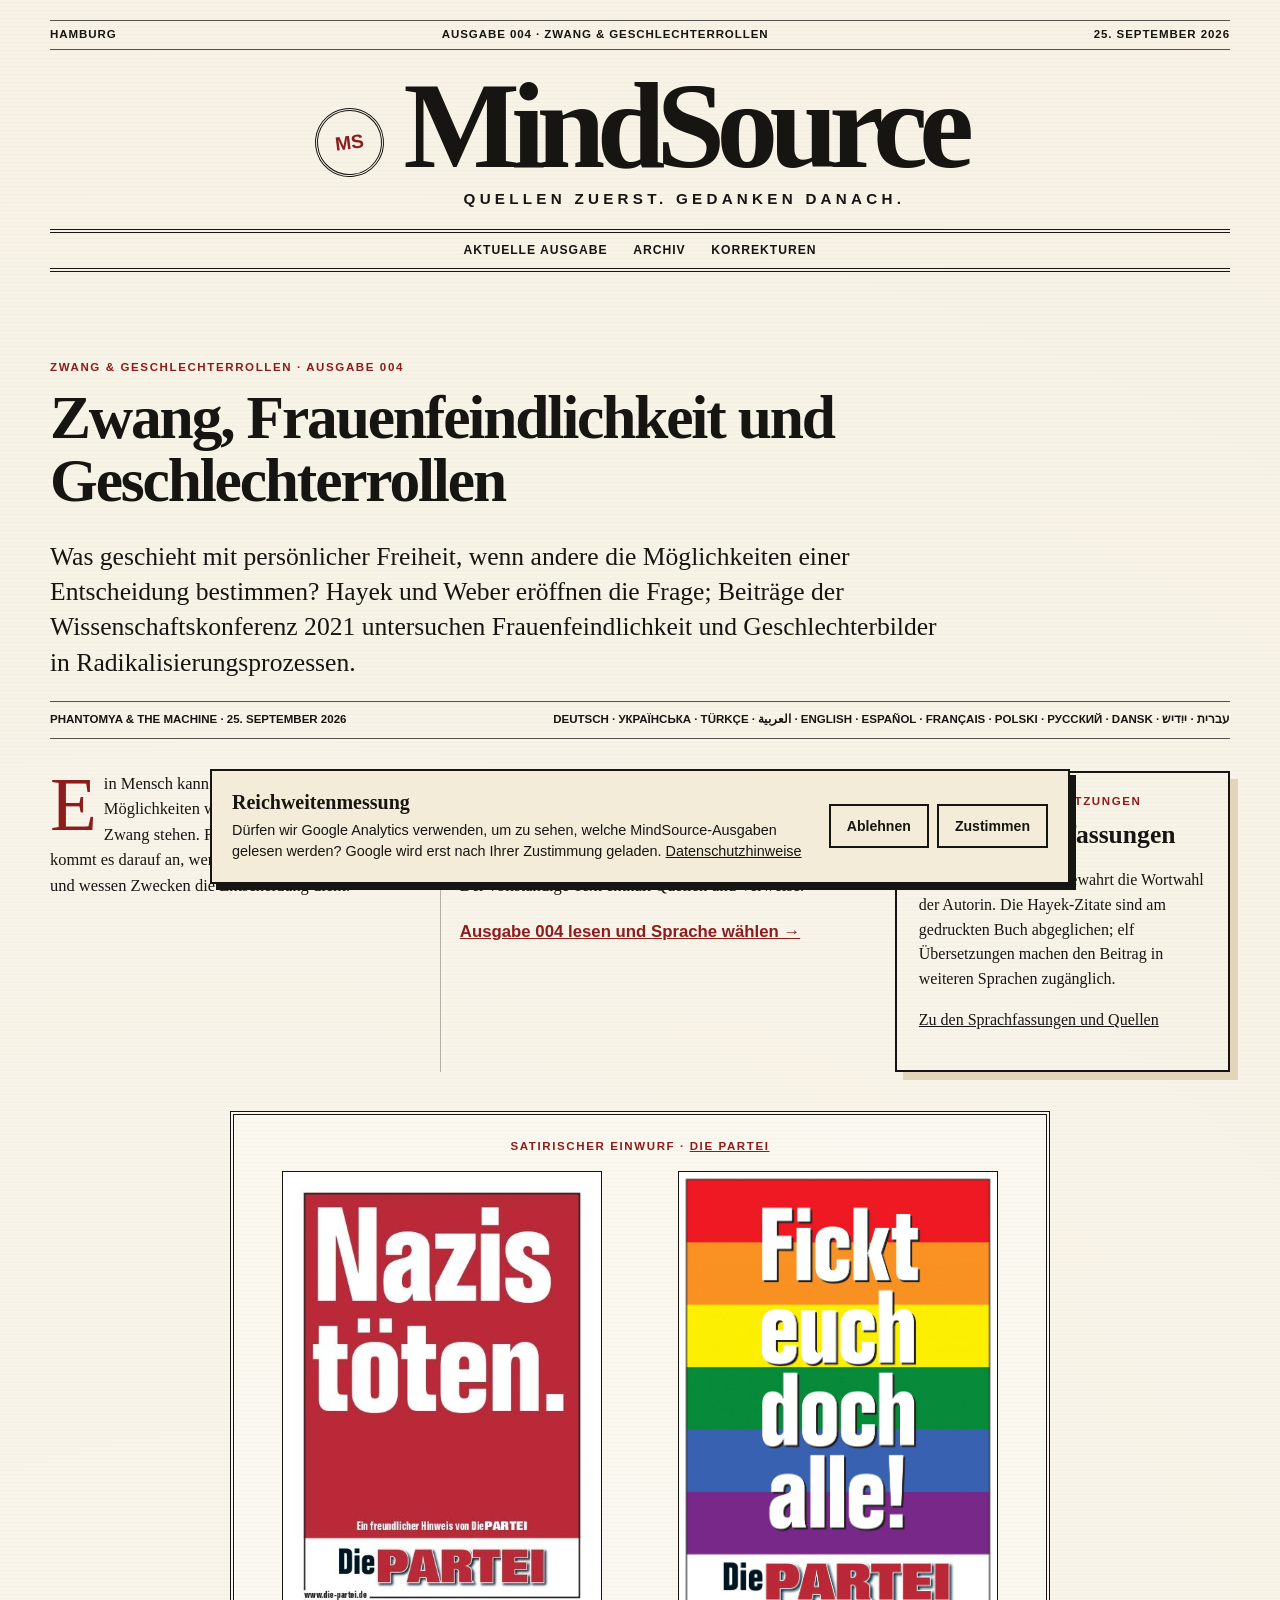
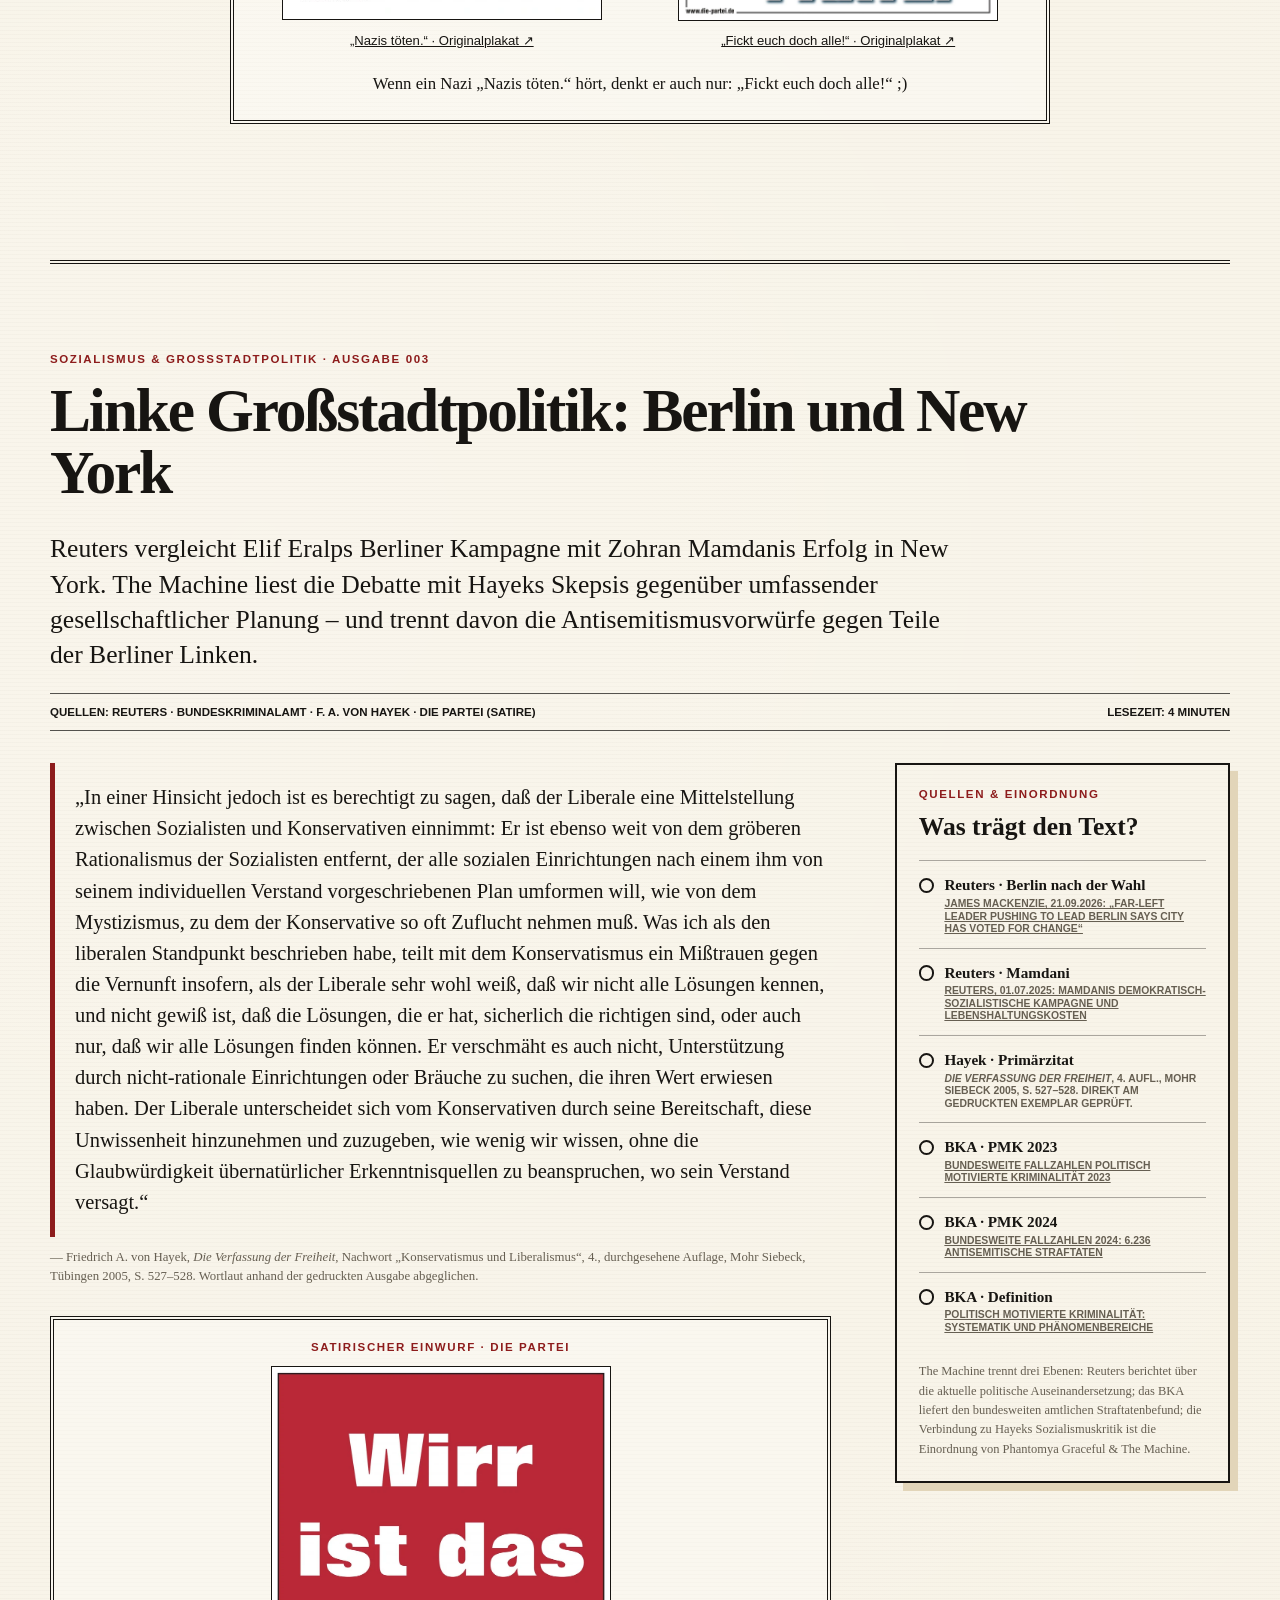
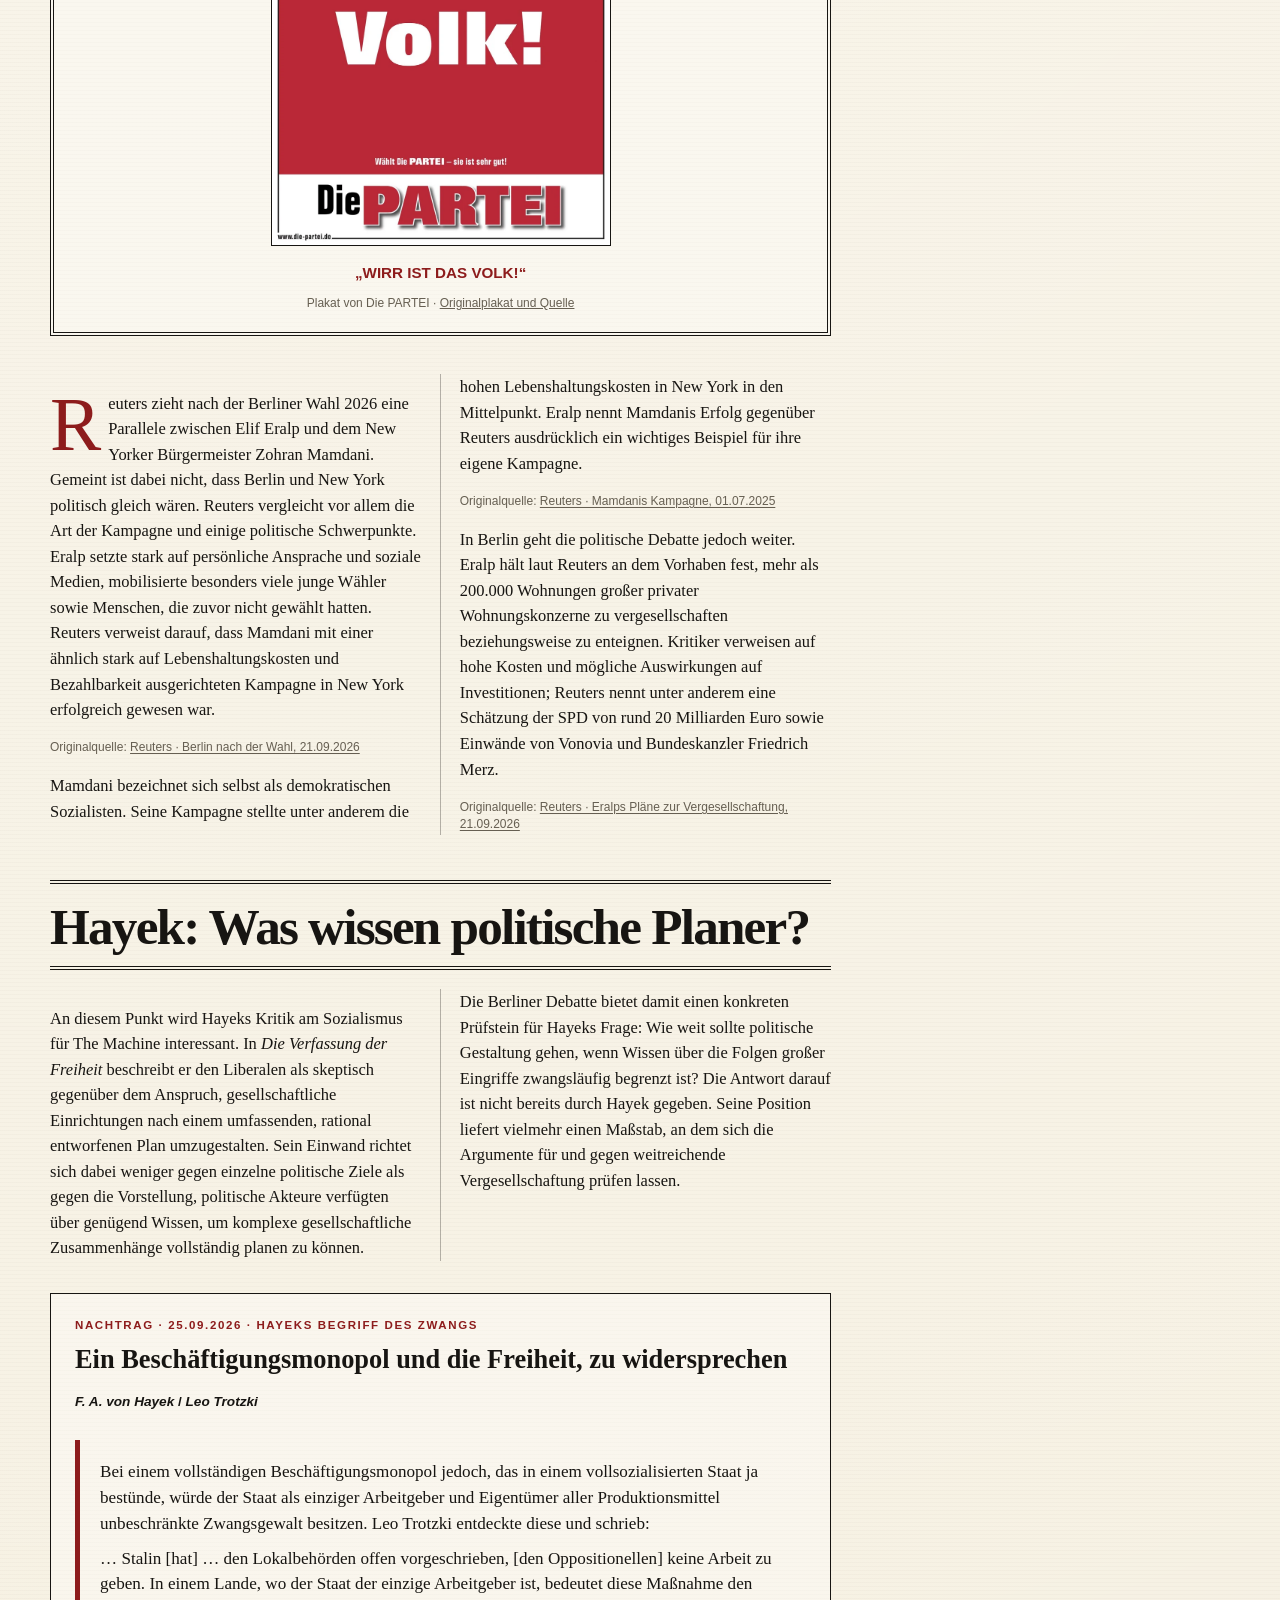
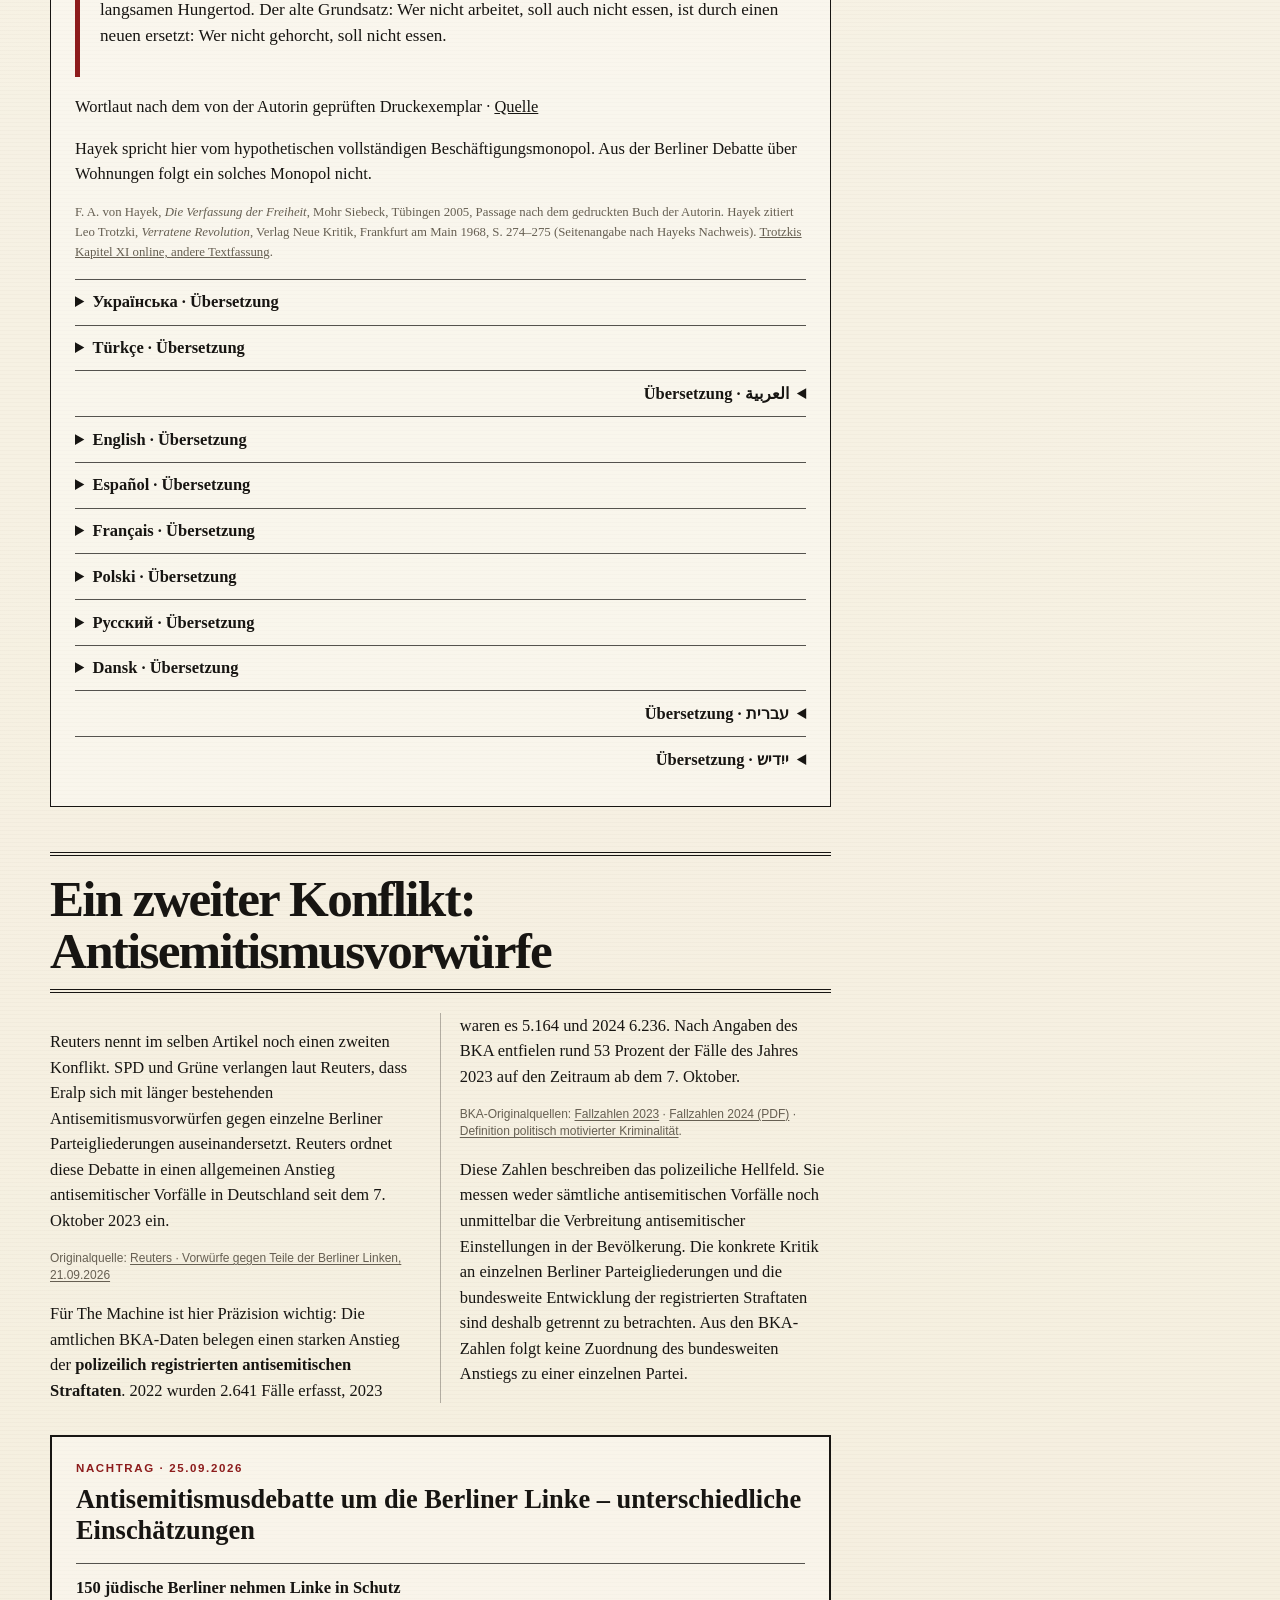
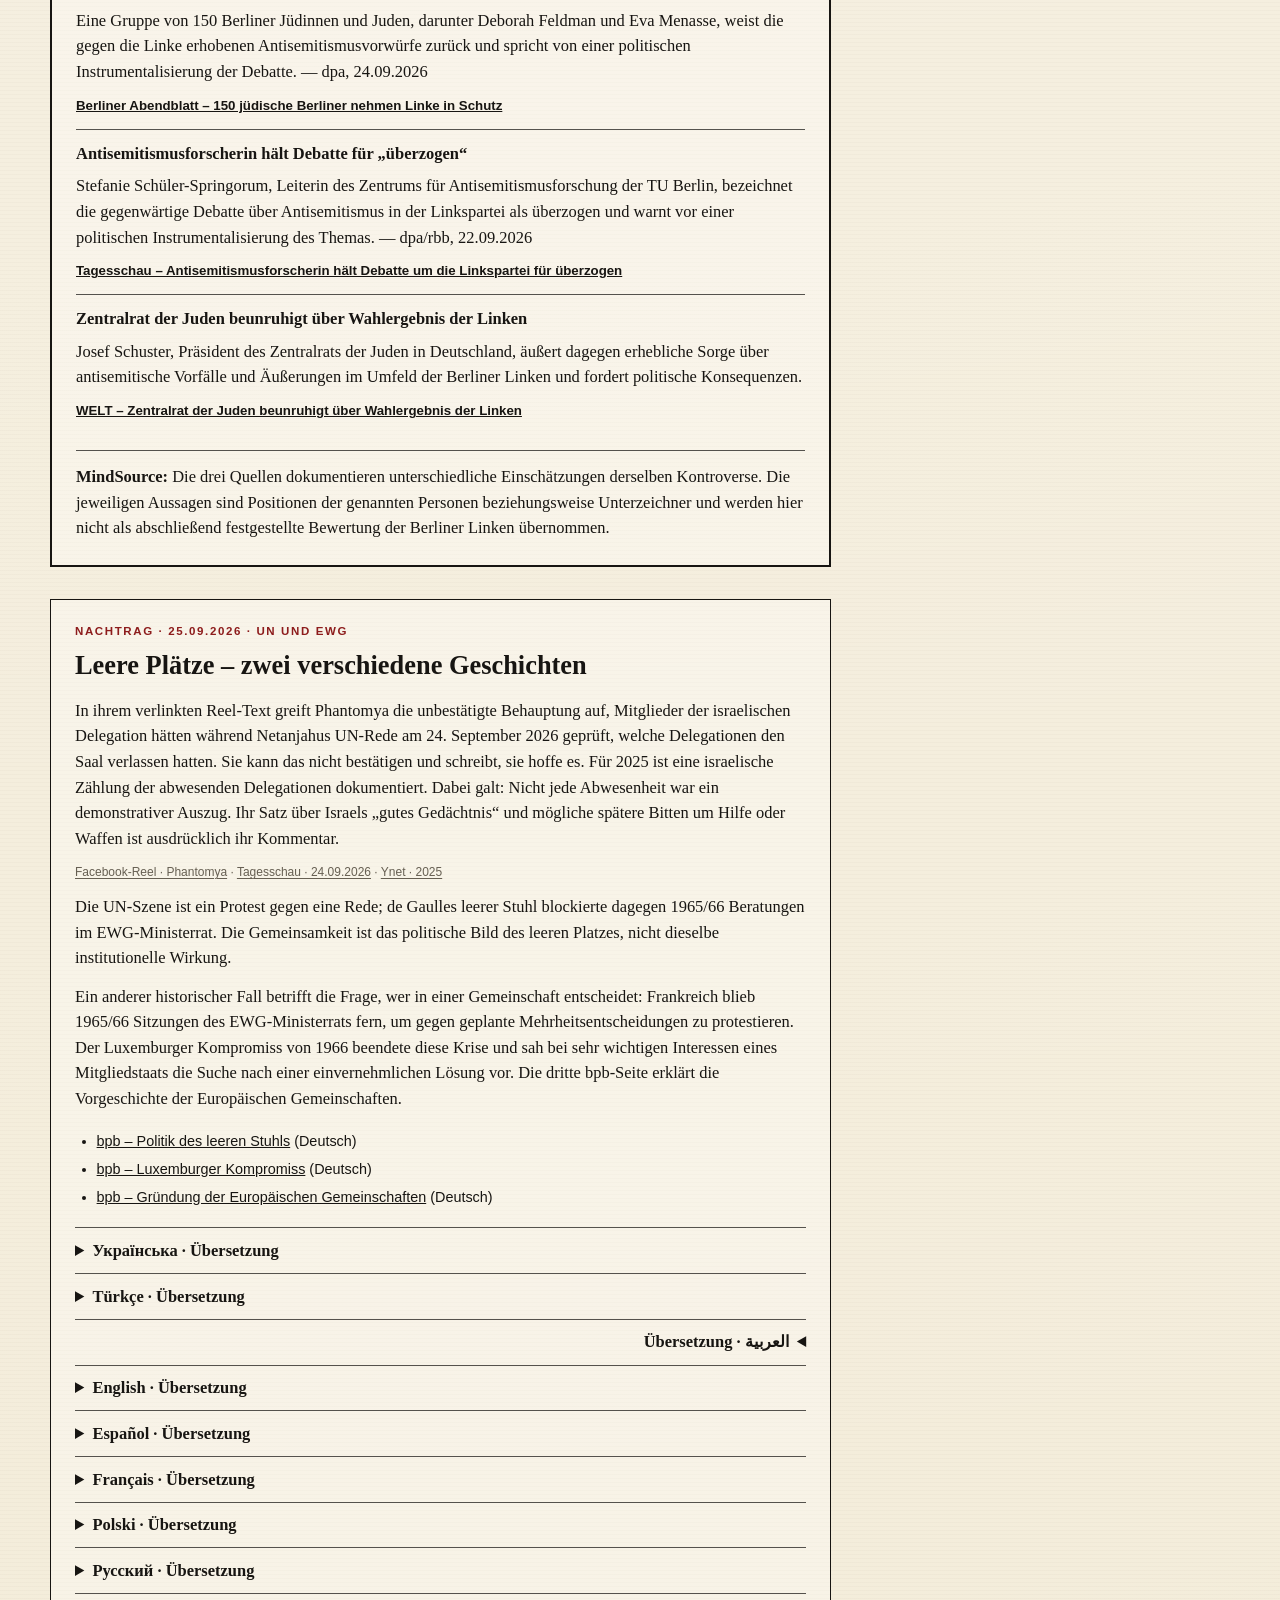
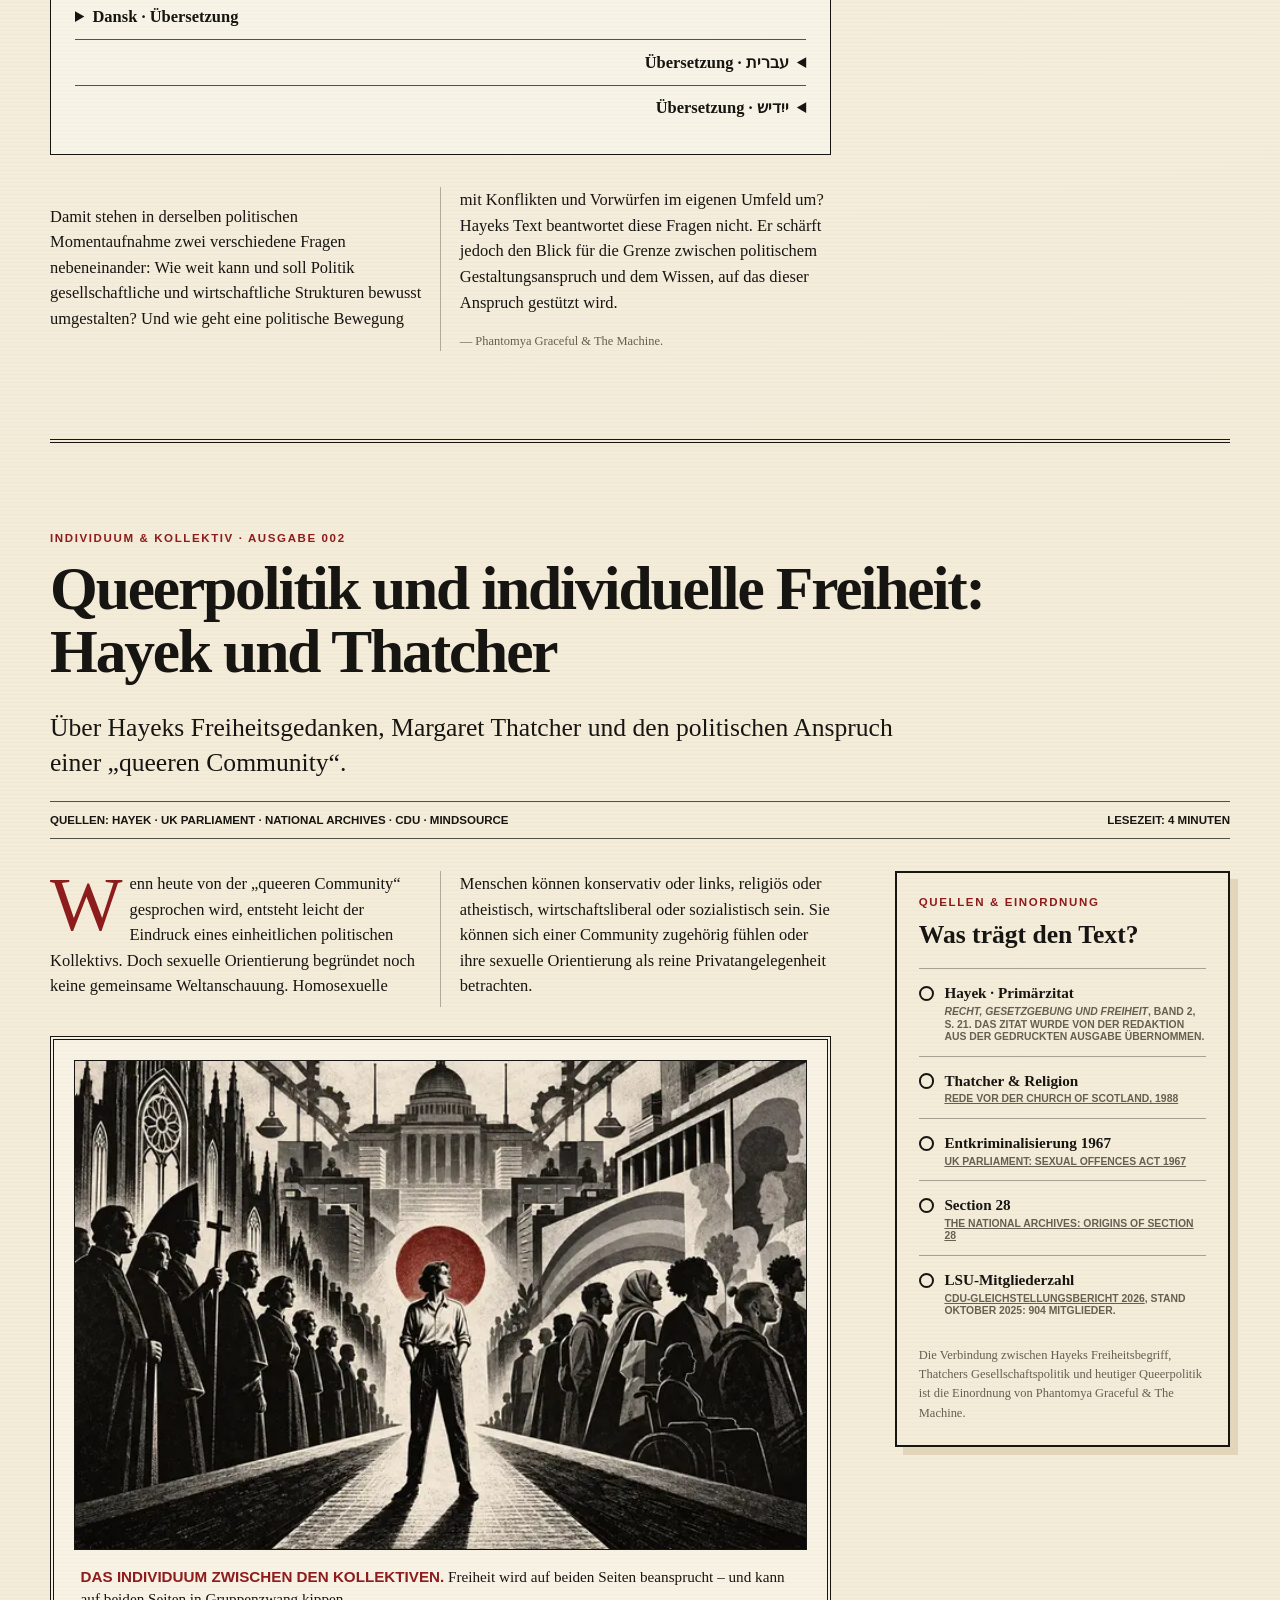
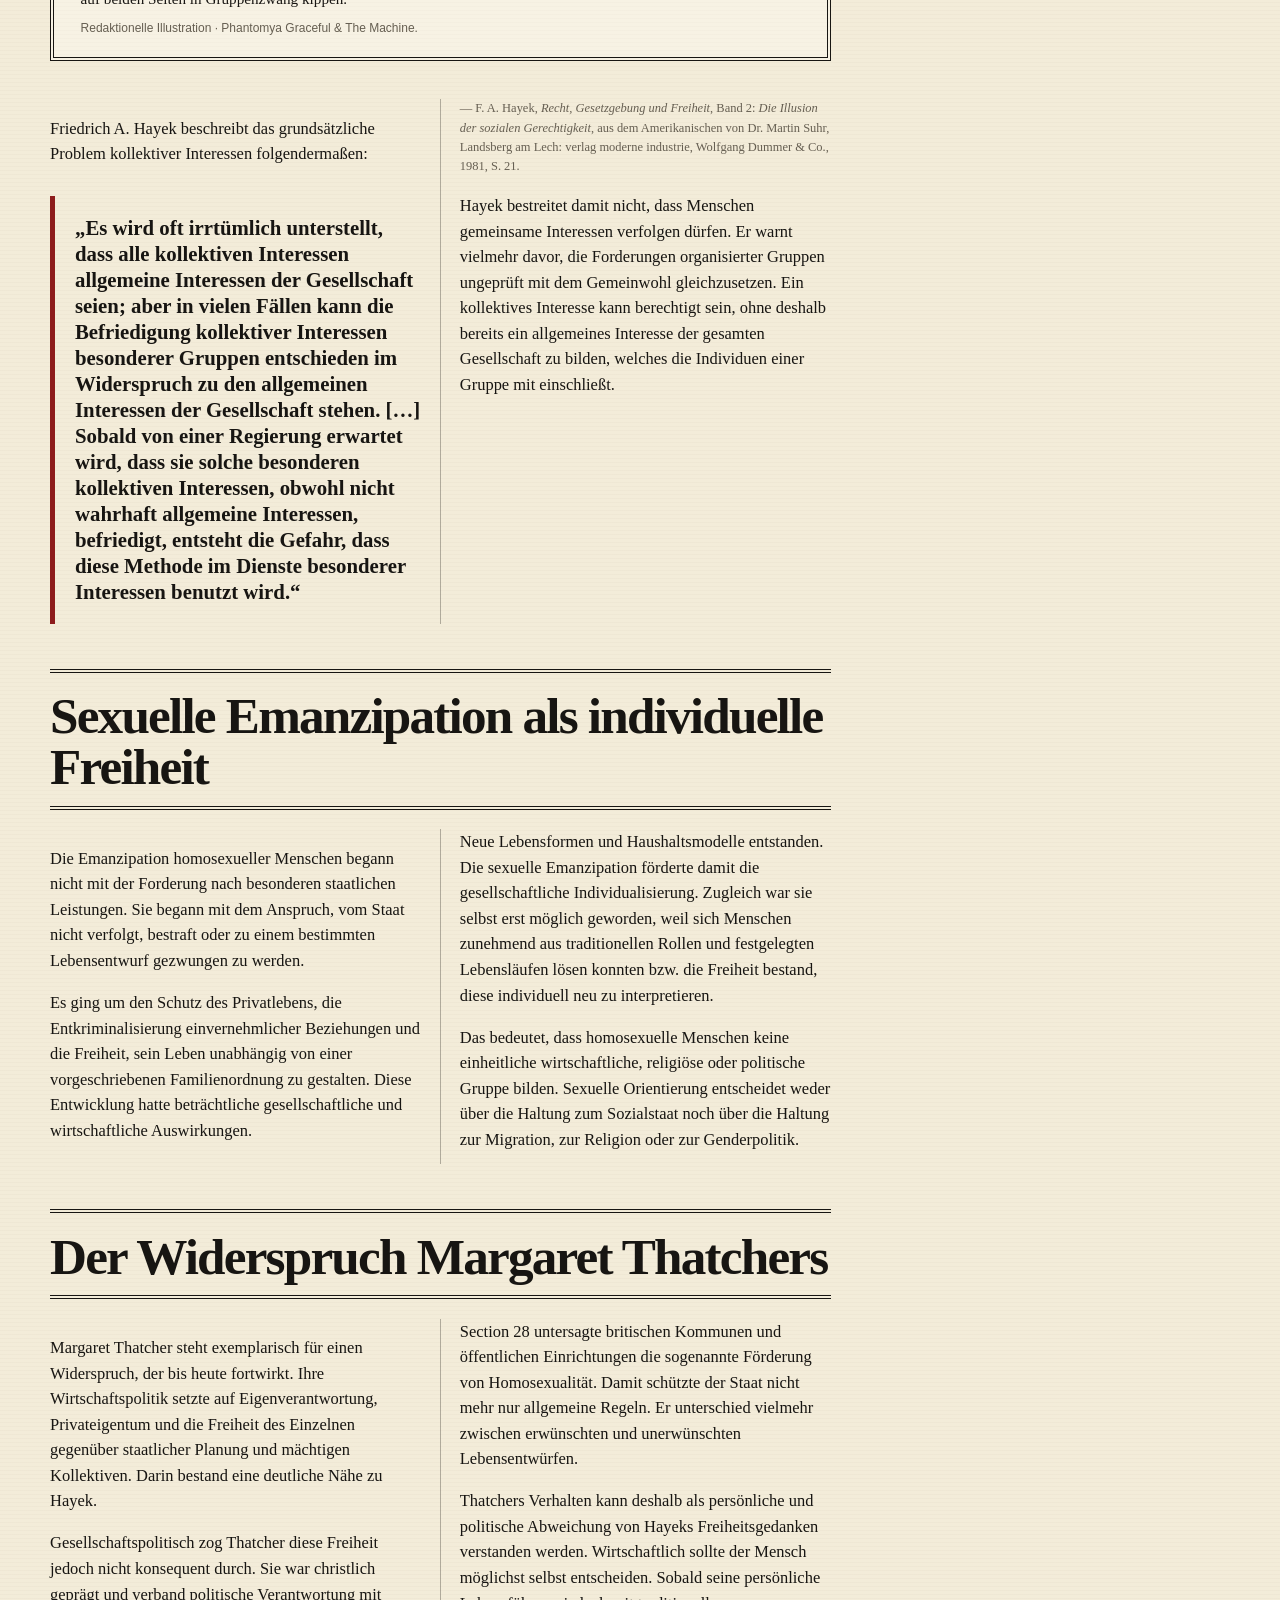
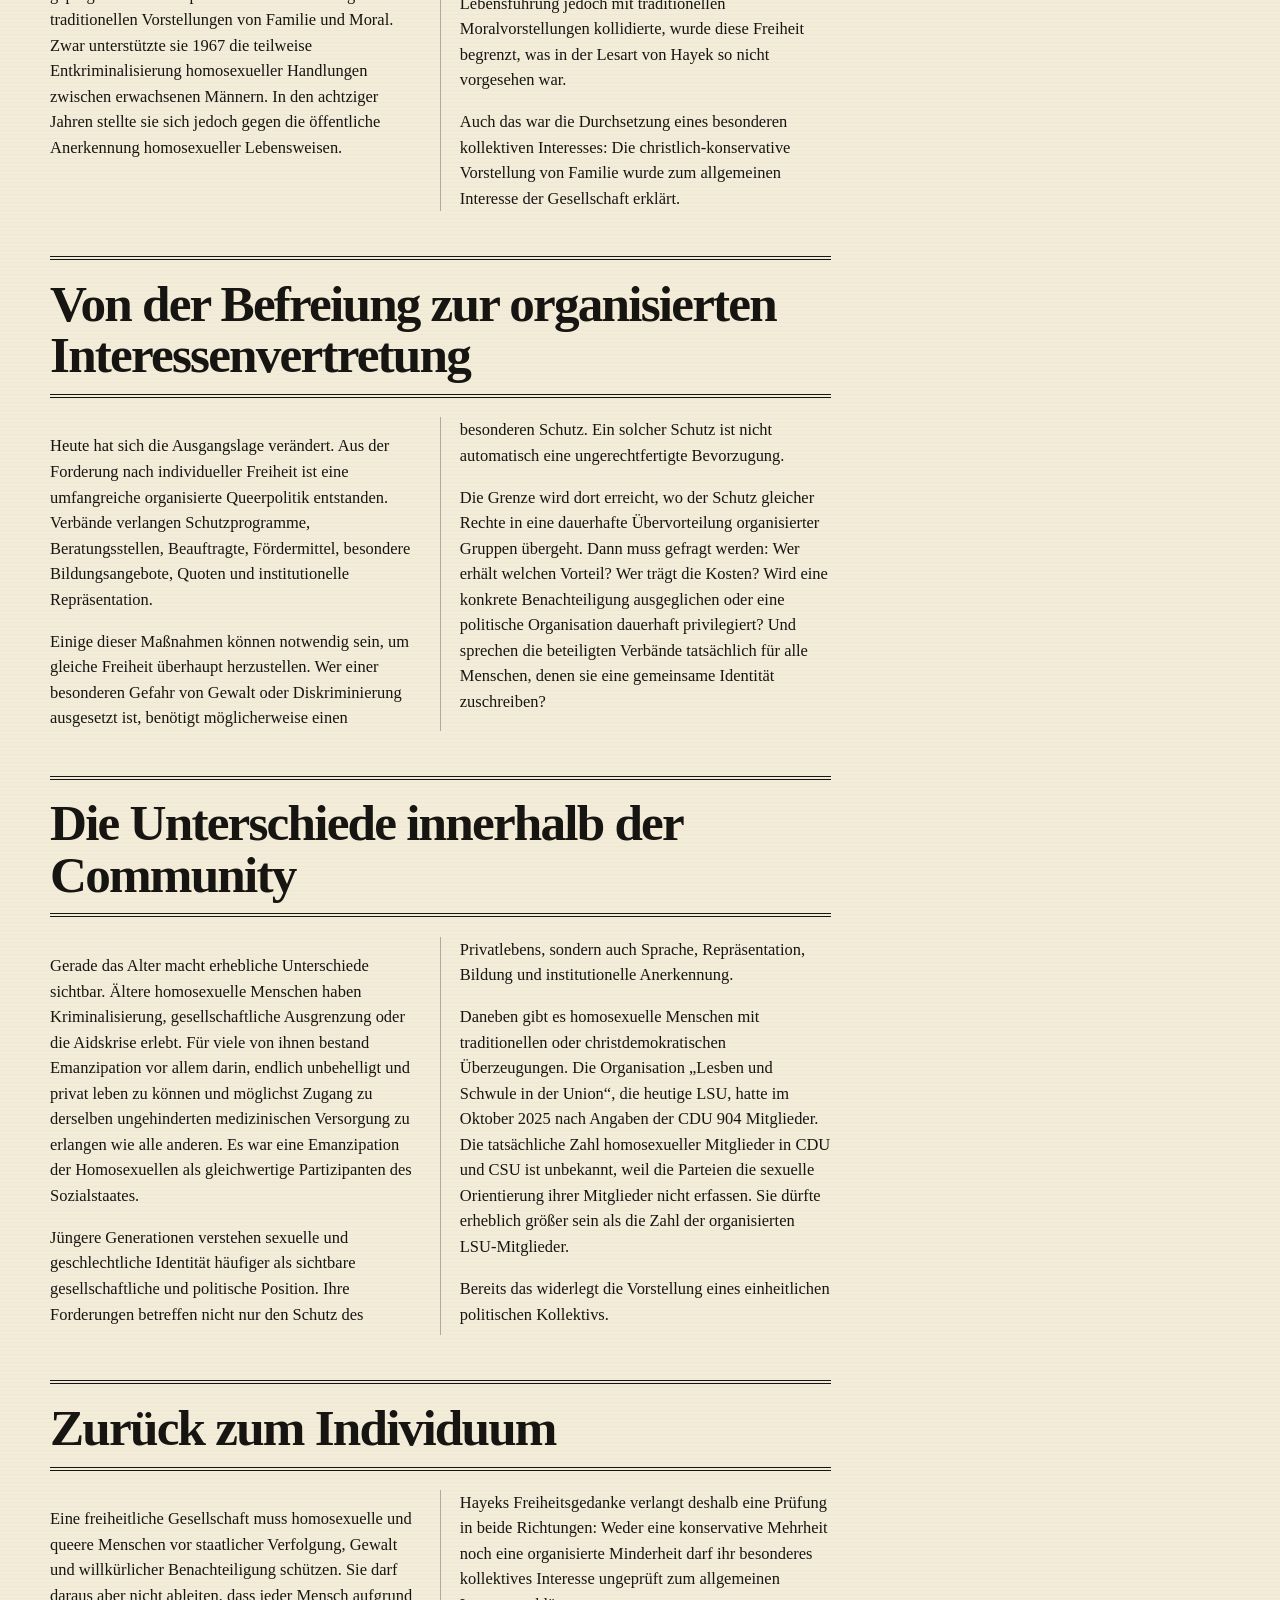
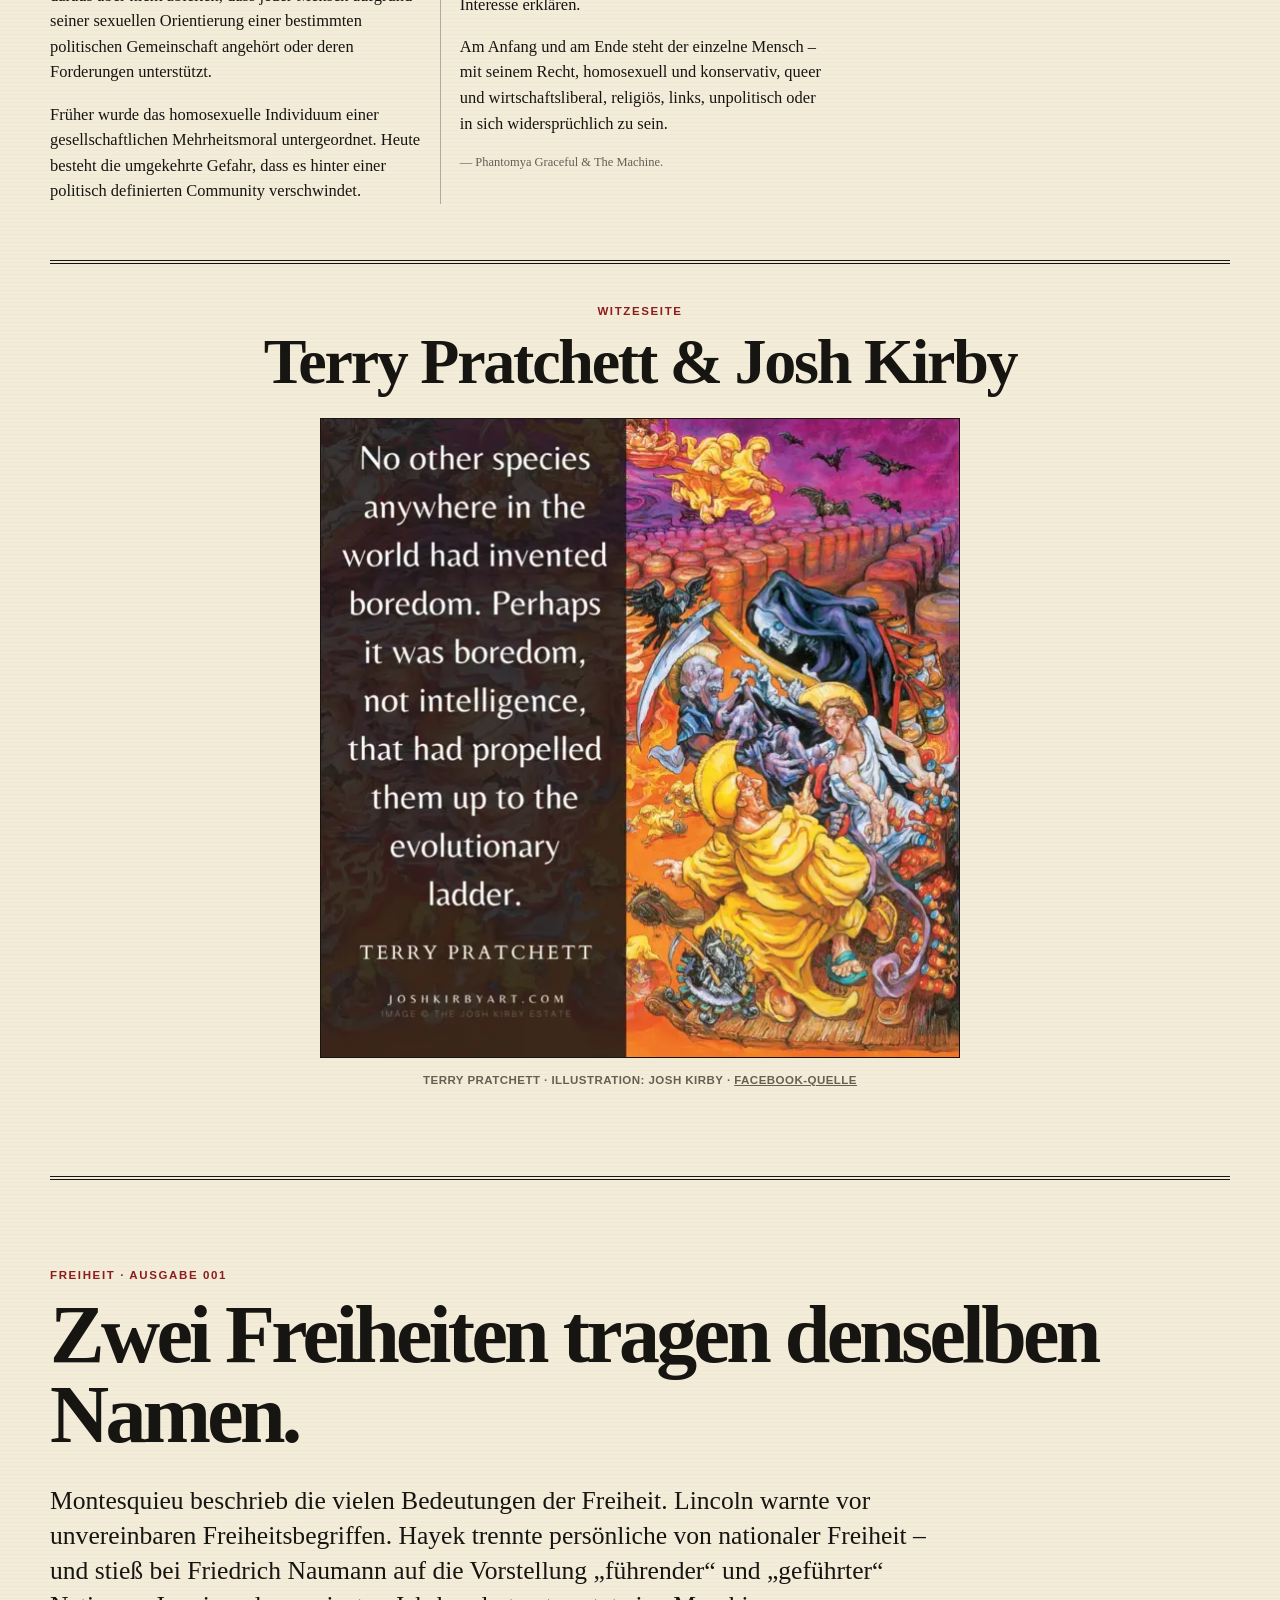
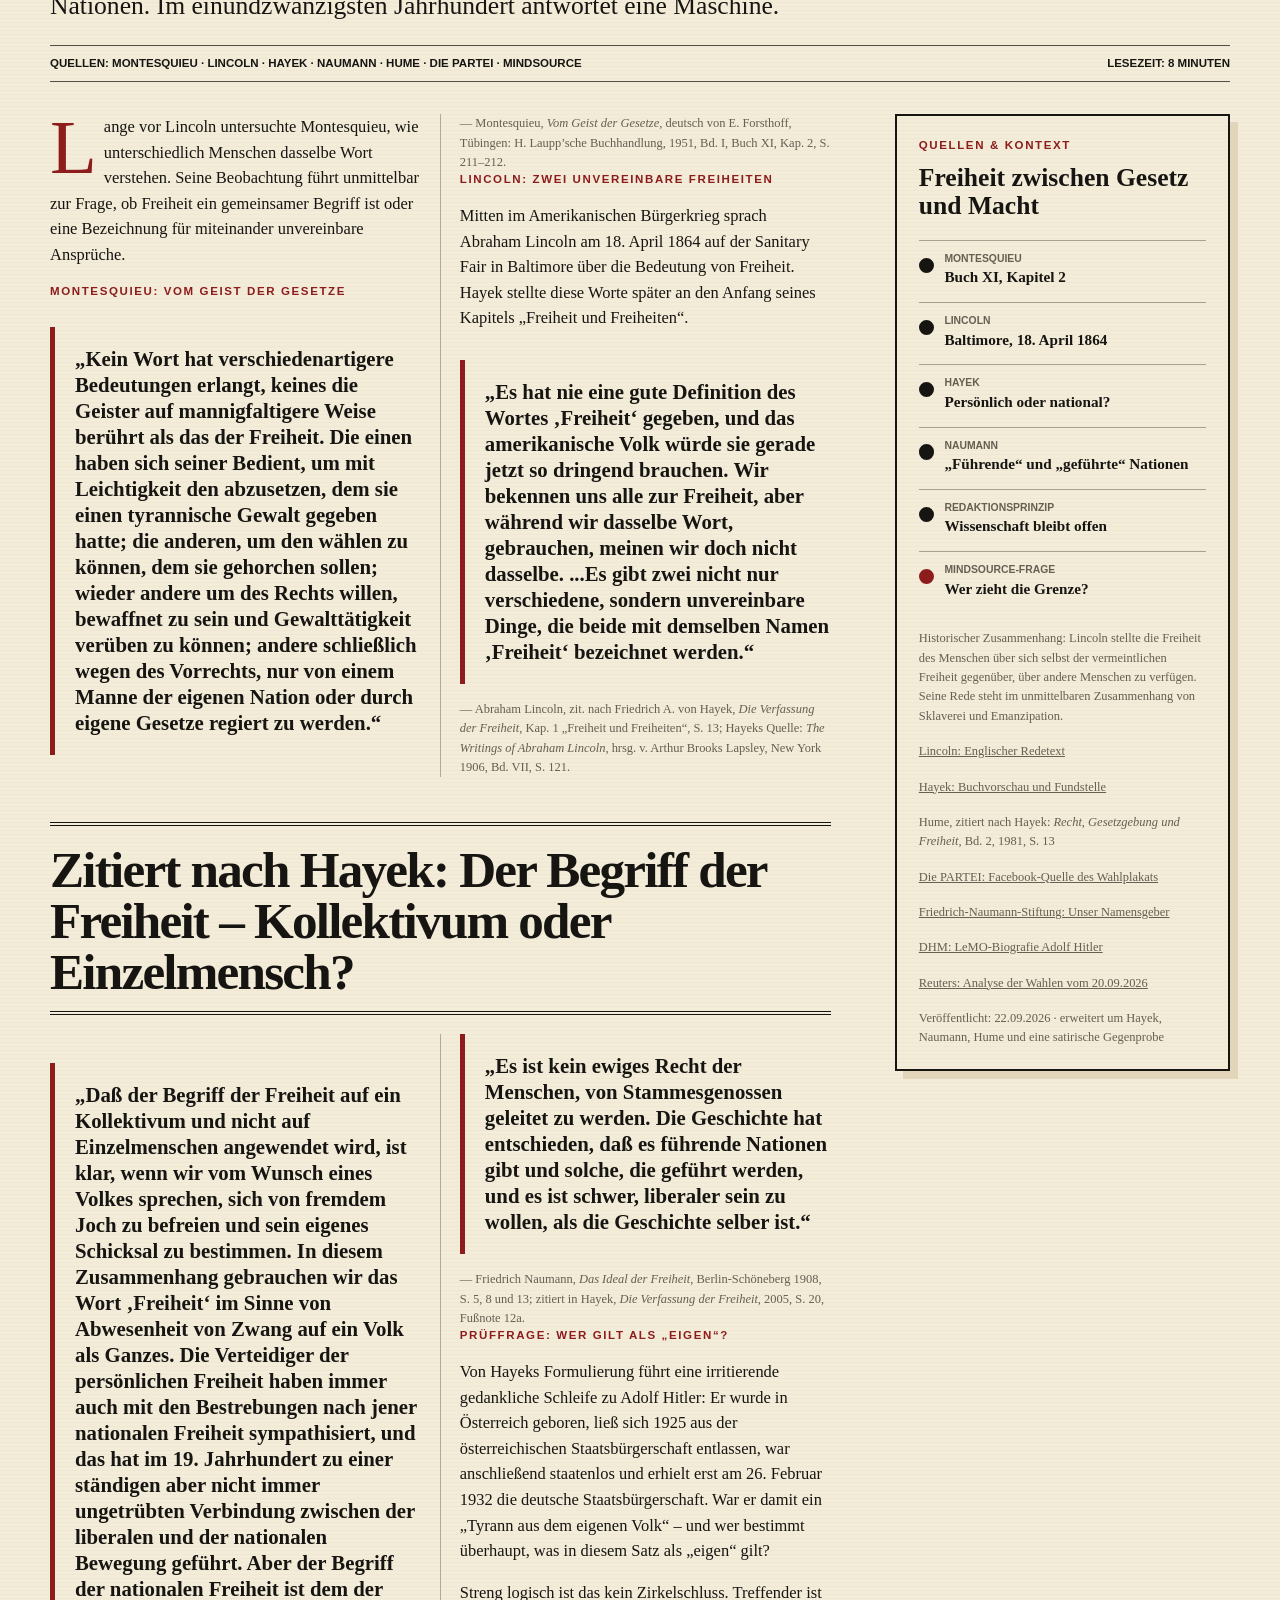
==== commit 5b5607b0: "Add multilingual UN empty seats and EEC empty chair context" ====
--- a/index.html
+++ b/index.html
@@ -6,7 +6,7 @@
   <meta name="description" content="MindSource verfolgt Geschichten quellenbasiert – mit getrennten Ebenen für Quelle, gesicherten Stand und Einordnung.">
   <meta name="build" content="2026-09-25-issue-004-posters">
   <title>MindSource — Quellen. Stand. Einordnung.</title>
-  <link rel="stylesheet" href="style.css?v=20260925-trotzki-12">
+  <link rel="stylesheet" href="style.css?v=20260925-bpb-eu">
   <meta name="analytics-consent" content="opt-in">
 </head>
 <body>
@@ -115,7 +115,6 @@
               <p class="quote-attribution"><cite>F. A. von Hayek</cite> / <cite>Leo Trotzki</cite></p>
               <blockquote><p>Bei einem vollständigen Beschäftigungsmonopol jedoch, das in einem vollsozialisierten Staat ja bestünde, würde der Staat als einziger Arbeitgeber und Eigentümer aller Produktionsmittel unbeschränkte Zwangsgewalt besitzen. Leo Trotzki entdeckte diese und schrieb:</p><p>… Stalin [hat] … den Lokalbehörden offen vorgeschrieben, [den Oppositionellen] keine Arbeit zu geben. In einem Lande, wo der Staat der einzige Arbeitgeber ist, bedeutet diese Maßnahme den langsamen Hungertod. Der alte Grundsatz: Wer nicht arbeitet, soll auch nicht essen, ist durch einen neuen ersetzt: Wer nicht gehorcht, soll nicht essen.</p></blockquote>
               <p class="source-line">Wortlaut nach dem von der Autorin geprüften Druckexemplar · <a href="#trotzki-003-quelle">Quelle</a></p>
-              <p class="source-link"><a href="https://www.facebook.com/reel/2213273479256560" target="_blank" rel="noopener noreferrer">Facebook-Reel ↗</a></p>
             </div>            <p>Hayek spricht hier vom hypothetischen vollständigen Beschäftigungsmonopol. Aus der Berliner Debatte über Wohnungen folgt ein solches Monopol nicht.</p>
             <p class="source-credit" id="trotzki-003-quelle">F. A. von Hayek, <em>Die Verfassung der Freiheit</em>, Mohr Siebeck, Tübingen 2005, Passage nach dem gedruckten Buch der Autorin. Hayek zitiert Leo Trotzki, <em>Verratene Revolution</em>, Verlag Neue Kritik, Frankfurt am Main 1968, S. 274–275 (Seitenangabe nach Hayeks Nachweis). <a href="https://www.marxists.org/deutsch/archiv/trotzki/1936/verrev/kap11.htm" target="_blank" rel="noopener noreferrer">Trotzkis Kapitel XI online, andere Textfassung</a>.</p>
             <div class="quote-translations" aria-label="Übersetzungen der Passage">
@@ -124,7 +123,6 @@
                   <p class="quote-attribution"><cite>F. A. von Hayek</cite> / <cite>Leo Trotzki</cite></p>
                   <blockquote><p>Однак за повної монополії на зайнятість, яка існувала б у цілком соціалізованій державі, держава як єдиний роботодавець і власник усіх засобів виробництва мала б необмежену владу примусу. Лев Троцький усвідомив це і писав:</p><p>… Сталін [дав] … місцевій владі відкритий наказ не давати [опозиціонерам] роботи. У країні, де держава є єдиним роботодавцем, цей захід означає повільну голодну смерть. Старий принцип: «хто не працює, той не їсть» замінив новий: «хто не кориться, той не їсть».</p></blockquote>
                   <p class="source-line">Переклад із німецької версії, звіреної авторкою з друкованою книгою · <a href="#trotzki-003-quelle">Quelle</a></p>
-                  <p class="source-link"><a href="https://www.facebook.com/reel/2213273479256560" target="_blank" rel="noopener noreferrer">Facebook-Reel ↗</a></p>
                 </div>
               </details>
               <details lang="tr"><summary>Türkçe · Übersetzung</summary>
@@ -132,7 +130,6 @@
                   <p class="quote-attribution"><cite>F. A. von Hayek</cite> / <cite>Leo Trotzki</cite></p>
                   <blockquote><p>Ancak tamamen sosyalleştirilmiş bir devlette söz konusu olacak tam bir istihdam tekeli altında devlet, bütün üretim araçlarının tek işvereni ve sahibi olarak sınırsız bir zorlama gücüne sahip olurdu. Lev Troçki bunu fark etmiş ve şöyle yazmıştı:</p><p>… Stalin … yerel makamlara [muhaliflere] iş vermemelerini açıkça emretti. Devletin tek işveren olduğu bir ülkede bu önlem yavaş yavaş açlıktan ölmek demektir. Eski ilke, “çalışmayan yemek de yemesin”, yerini yeni bir ilkeye bırakmıştır: “itaat etmeyen yemek de yemesin.”</p></blockquote>
                   <p class="source-line">Yazarın basılı kitapla karşılaştırdığı Almanca metinden çeviri · <a href="#trotzki-003-quelle">Quelle</a></p>
-                  <p class="source-link"><a href="https://www.facebook.com/reel/2213273479256560" target="_blank" rel="noopener noreferrer">Facebook-Reel ↗</a></p>
                 </div>
               </details>
               <details lang="ar" dir="rtl"><summary>العربية · Übersetzung</summary>
@@ -140,7 +137,6 @@
                   <p class="quote-attribution"><cite>F. A. von Hayek</cite> / <cite>Leo Trotzki</cite></p>
                   <blockquote><p>لكن في حالة الاحتكار الكامل للتوظيف، الذي قد يوجد في دولة خاضعة للاشتراكية الكاملة، ستملك الدولة، بوصفها ربّ العمل الوحيد والمالكة لجميع وسائل الإنتاج، سلطة إكراه غير محدودة. وقد أدرك ليون تروتسكي ذلك وكتب:</p><p>… أصدر ستالين … تعليمات صريحة للسلطات المحلية بألّا تمنح [المعارضين] عملاً. وفي بلد تكون فيه الدولة ربّ العمل الوحيد، يعني هذا الإجراء الموت البطيء جوعًا. وحلّ محل المبدأ القديم «من لا يعمل لا يأكل» مبدأ جديد: «من لا يطع لا يأكل».</p></blockquote>
                   <p class="source-line">ترجمة عن النص الألماني الذي راجعته المؤلفة على النسخة المطبوعة · <a href="#trotzki-003-quelle">Quelle</a></p>
-                  <p class="source-link"><a href="https://www.facebook.com/reel/2213273479256560" target="_blank" rel="noopener noreferrer">Facebook-Reel ↗</a></p>
                 </div>
               </details>
               <details lang="en"><summary>English · Übersetzung</summary>
@@ -148,7 +144,6 @@
                   <p class="quote-attribution"><cite>F. A. von Hayek</cite> / <cite>Leo Trotzki</cite></p>
                   <blockquote><p>Under a complete monopoly of employment, however, as would exist in a fully socialized state, the state as the sole employer and owner of all the means of production would have unlimited power of coercion. Leon Trotsky recognized this and wrote:</p><p>… Stalin … openly instructed the local authorities not to give [oppositionists] work. In a country where the state is the sole employer, this measure means a slow death by starvation. The old principle, “who does not work shall not eat,” has been replaced by a new one: “who does not obey shall not eat.”</p></blockquote>
                   <p class="source-line">Translation from the German passage checked by the author against her printed copy · <a href="#trotzki-003-quelle">Quelle</a></p>
-                  <p class="source-link"><a href="https://www.facebook.com/reel/2213273479256560" target="_blank" rel="noopener noreferrer">Facebook-Reel ↗</a></p>
                 </div>
               </details>
               <details lang="es"><summary>Español · Übersetzung</summary>
@@ -156,7 +151,6 @@
                   <p class="quote-attribution"><cite>F. A. von Hayek</cite> / <cite>Leo Trotzki</cite></p>
                   <blockquote><p>Sin embargo, con un monopolio completo del empleo, como el que existiría en un Estado plenamente socializado, el Estado, como único empleador y propietario de todos los medios de producción, tendría un poder de coacción ilimitado. León Trotski advirtió esto y escribió:</p><p>… Stalin … ordenó abiertamente a las autoridades locales que no dieran trabajo [a los opositores]. En un país donde el Estado es el único empleador, esta medida significa morir lentamente de hambre. El antiguo principio «quien no trabaja no come» ha sido sustituido por otro: «quien no obedece no come».</p></blockquote>
                   <p class="source-line">Traducción del pasaje alemán cotejado por la autora con el libro impreso · <a href="#trotzki-003-quelle">Quelle</a></p>
-                  <p class="source-link"><a href="https://www.facebook.com/reel/2213273479256560" target="_blank" rel="noopener noreferrer">Facebook-Reel ↗</a></p>
                 </div>
               </details>
               <details lang="fr"><summary>Français · Übersetzung</summary>
@@ -164,7 +158,6 @@
                   <p class="quote-attribution"><cite>F. A. von Hayek</cite> / <cite>Leo Trotzki</cite></p>
                   <blockquote><p>Toutefois, dans une situation de monopole complet de l’emploi, telle qu’elle existerait dans un État entièrement socialisé, l’État, seul employeur et propriétaire de tous les moyens de production, disposerait d’un pouvoir de contrainte illimité. Léon Trotski l’avait compris et écrivait :</p><p>… Staline … a donné ouvertement aux autorités locales l’instruction de ne pas donner de travail [aux opposants]. Dans un pays où l’État est le seul employeur, cette mesure signifie mourir lentement de faim. L’ancien principe « qui ne travaille pas ne mange pas » a été remplacé par un nouveau : « qui n’obéit pas ne mange pas ».</p></blockquote>
                   <p class="source-line">Traduction du passage allemand vérifié par l’autrice dans son exemplaire imprimé · <a href="#trotzki-003-quelle">Quelle</a></p>
-                  <p class="source-link"><a href="https://www.facebook.com/reel/2213273479256560" target="_blank" rel="noopener noreferrer">Facebook-Reel ↗</a></p>
                 </div>
               </details>
               <details lang="pl"><summary>Polski · Übersetzung</summary>
@@ -172,7 +165,6 @@
                   <p class="quote-attribution"><cite>F. A. von Hayek</cite> / <cite>Leo Trotzki</cite></p>
                   <blockquote><p>Jednak przy całkowitym monopolu zatrudnienia, jaki istniałby w państwie w pełni uspołecznionym, państwo jako jedyny pracodawca i właściciel wszystkich środków produkcji dysponowałoby nieograniczoną władzą przymusu. Lew Trocki dostrzegł to i pisał:</p><p>… Stalin … otwarcie polecił władzom lokalnym, by nie dawały [opozycjonistom] pracy. W kraju, w którym państwo jest jedynym pracodawcą, oznacza to powolną śmierć głodową. Dawną zasadę „kto nie pracuje, ten nie je” zastąpiła nowa: „kto nie słucha, ten nie je”.</p></blockquote>
                   <p class="source-line">Przekład z niemieckiego fragmentu sprawdzonego przez autorkę w drukowanej książce · <a href="#trotzki-003-quelle">Quelle</a></p>
-                  <p class="source-link"><a href="https://www.facebook.com/reel/2213273479256560" target="_blank" rel="noopener noreferrer">Facebook-Reel ↗</a></p>
                 </div>
               </details>
               <details lang="ru"><summary>Русский · Übersetzung</summary>
@@ -180,7 +172,6 @@
                   <p class="quote-attribution"><cite>F. A. von Hayek</cite> / <cite>Leo Trotzki</cite></p>
                   <blockquote><p>Однако при полной монополии на занятость, какая существовала бы в полностью обобществлённом государстве, государство как единственный работодатель и собственник всех средств производства обладало бы неограниченной властью принуждения. Лев Троцкий понял это и писал:</p><p>… Сталин … открыто предписал местным властям не давать [оппозиционерам] работы. В стране, где государство — единственный работодатель, эта мера означает медленную голодную смерть. Старый принцип «кто не работает, тот не ест» заменён новым: «кто не повинуется, тот не ест».</p></blockquote>
                   <p class="source-line">Перевод немецкого отрывка, сверенного автором с печатной книгой · <a href="#trotzki-003-quelle">Quelle</a></p>
-                  <p class="source-link"><a href="https://www.facebook.com/reel/2213273479256560" target="_blank" rel="noopener noreferrer">Facebook-Reel ↗</a></p>
                 </div>
               </details>
               <details lang="da"><summary>Dansk · Übersetzung</summary>
@@ -188,7 +179,6 @@
                   <p class="quote-attribution"><cite>F. A. von Hayek</cite> / <cite>Leo Trotzki</cite></p>
                   <blockquote><p>Ved et fuldstændigt beskæftigelsesmonopol, som ville eksistere i en fuldt socialiseret stat, ville staten som eneste arbejdsgiver og ejer af alle produktionsmidler imidlertid have ubegrænset magt til at udøve tvang. Lev Trotskij indså dette og skrev:</p><p>… Stalin … pålagde åbent de lokale myndigheder ikke at give [oppositionsfolkene] arbejde. I et land, hvor staten er den eneste arbejdsgiver, betyder denne foranstaltning en langsom sultedød. Det gamle princip »den, der ikke arbejder, skal heller ikke spise« er blevet erstattet af et nyt: »den, der ikke adlyder, skal ikke spise«.</p></blockquote>
                   <p class="source-line">Oversat fra den tyske passage, som forfatteren har sammenholdt med den trykte bog · <a href="#trotzki-003-quelle">Quelle</a></p>
-                  <p class="source-link"><a href="https://www.facebook.com/reel/2213273479256560" target="_blank" rel="noopener noreferrer">Facebook-Reel ↗</a></p>
                 </div>
               </details>
               <details lang="he" dir="rtl"><summary>עברית · Übersetzung</summary>
@@ -196,7 +186,6 @@
                   <p class="quote-attribution"><cite>F. A. von Hayek</cite> / <cite>Leo Trotzki</cite></p>
                   <blockquote><p>ואולם במצב של מונופול מוחלט על התעסוקה, כפי שהיה מתקיים במדינה שבה כל אמצעי הייצור הולאמו, המדינה, כמעסיקה היחידה וכבעלת כל אמצעי הייצור, הייתה מחזיקה בכוח כפייה בלתי מוגבל. לאון טרוצקי הבחין בכך וכתב:</p><p>… סטלין … הורה בגלוי לרשויות המקומיות שלא לתת עבודה [לאנשי האופוזיציה]. במדינה שבה המדינה היא המעסיקה היחידה, צעד זה פירושו מוות איטי ברעב. העיקרון הישן ״מי שאינו עובד, לא יאכל״ הוחלף בעיקרון חדש: ״מי שאינו מציית, לא יאכל״.</p></blockquote>
                   <p class="source-line">תרגום מן הקטע הגרמני שהמחברת השוותה לספר המודפס · <a href="#trotzki-003-quelle">Quelle</a></p>
-                  <p class="source-link"><a href="https://www.facebook.com/reel/2213273479256560" target="_blank" rel="noopener noreferrer">Facebook-Reel ↗</a></p>
                 </div>
               </details>
               <details lang="yi" dir="rtl"><summary>ייִדיש · Übersetzung</summary>
@@ -204,7 +193,6 @@
                   <p class="quote-attribution"><cite>F. A. von Hayek</cite> / <cite>Leo Trotzki</cite></p>
                   <blockquote><p>בײַ אַ פֿולשטענדיקן מאָנאָפּאָל אויף באַשעפֿטיקונג, ווי עס וואָלט געווען אין אַ גאָר סאָציאַליזירטן שטאַט, וואָלט דער שטאַט, ווי דער איינציקער אַרבעט־געבער און אייגנטימער פֿון אַלע פּראָדוקציע־מיטלען, געהאַט אַן אומבאַגרענעצטע מאַכט צו צווינגען. לעוו טראָצקי האָט דאָס דערקענט און געשריבן:</p><p>… סטאַלין … האָט די אָרטיקע מאַכט־אָרגאַנען אָפֿן אָנגעזאָגט נישט צו געבן [די אָפּאָזיציאָנערן] קיין אַרבעט. אין אַ לאַנד, וווּ דער שטאַט איז דער איינציקער אַרבעט־געבער, מיינט אַזאַ שריט אַ פּאַמעלעכן הונגער־טויט. דער אַלטער כּלל „ווער עס אַרבעט נישט, זאָל נישט עסן“ איז פֿאַרביטן געוואָרן מיט אַ נײַעם: „ווער עס פֿאָלגט נישט, זאָל נישט עסן.“</p></blockquote>
                   <p class="source-line">איבערזעצונג פֿונעם דײַטשן אויסצוג, וואָס די מחברטע האָט פֿאַרגליכן מיטן געדרוקטן בוך · <a href="#trotzki-003-quelle">Quelle</a></p>
-                  <p class="source-link"><a href="https://www.facebook.com/reel/2213273479256560" target="_blank" rel="noopener noreferrer">Facebook-Reel ↗</a></p>
                 </div>
               </details>
             </div>
@@ -239,6 +227,178 @@
               <a href="https://www.welt.de/politik/deutschland/article6ab015e2de44819a4bcff7a9/berlin-zentralrat-der-juden-ist-zutiefst-beunruhigt-ueber-den-wahlsieg-der-linken.html" target="_blank" rel="noopener noreferrer">WELT – Zentralrat der Juden beunruhigt über Wahlergebnis der Linken</a>
             </div>
             <p class="debate-note__summary"><strong>MindSource:</strong> Die drei Quellen dokumentieren unterschiedliche Einschätzungen derselben Kontroverse. Die jeweiligen Aussagen sind Positionen der genannten Personen beziehungsweise Unterzeichner und werden hier nicht als abschließend festgestellte Bewertung der Berliner Linken übernommen.</p>
+          </aside>
+
+          <aside class="historical-note eu-note" id="eu-003" aria-labelledby="eu-003-title">
+            <p class="section-label">Nachtrag · 25.09.2026 · UN und EWG</p>
+            <h4 id="eu-003-title">Leere Plätze – zwei verschiedene Geschichten</h4>
+            <section class="eu-context" lang="de">
+              <p>In ihrem verlinkten Reel-Text greift Phantomya die unbestätigte Behauptung auf, Mitglieder der israelischen Delegation hätten während Netanjahus UN-Rede am 24. September 2026 geprüft, welche Delegationen den Saal verlassen hatten. Sie kann das nicht bestätigen und schreibt, sie hoffe es. Für 2025 ist eine israelische Zählung der abwesenden Delegationen dokumentiert. Dabei galt: Nicht jede Abwesenheit war ein demonstrativer Auszug. Ihr Satz über Israels „gutes Gedächtnis“ und mögliche spätere Bitten um Hilfe oder Waffen ist ausdrücklich ihr Kommentar.</p>
+              <p class="source-link"><a href="https://www.facebook.com/reel/2213273479256560" target="_blank" rel="noopener noreferrer">Facebook-Reel · Phantomya</a> · <a href="https://www.tagesschau.de/ausland/asien/netanjahu-kritik-un-generaldebatte-100.html" target="_blank" rel="noopener noreferrer">Tagesschau · 24.09.2026</a> · <a href="https://www.ynetnews.com/article/hjclt2r3eg" target="_blank" rel="noopener noreferrer">Ynet · 2025</a></p>
+              <p>Die UN-Szene ist ein Protest gegen eine Rede; de Gaulles leerer Stuhl blockierte dagegen 1965/66 Beratungen im EWG-Ministerrat. Die Gemeinsamkeit ist das politische Bild des leeren Platzes, nicht dieselbe institutionelle Wirkung.</p>
+              <p>Ein anderer historischer Fall betrifft die Frage, wer in einer Gemeinschaft entscheidet: Frankreich blieb 1965/66 Sitzungen des EWG-Ministerrats fern, um gegen geplante Mehrheitsentscheidungen zu protestieren. Der Luxemburger Kompromiss von 1966 beendete diese Krise und sah bei sehr wichtigen Interessen eines Mitgliedstaats die Suche nach einer einvernehmlichen Lösung vor. Die dritte bpb-Seite erklärt die Vorgeschichte der Europäischen Gemeinschaften.</p>
+              <ul class="eu-links">
+                <li><a href="https://www.bpb.de/kurz-knapp/lexika/das-europalexikon/177195/politik-des-leeren-stuhls/" target="_blank" rel="noopener noreferrer">bpb – Politik des leeren Stuhls</a> <span lang="de">(Deutsch)</span></li>
+                <li><a href="https://www.bpb.de/kurz-knapp/lexika/das-europalexikon/177118/luxemburger-kompromiss/" target="_blank" rel="noopener noreferrer">bpb – Luxemburger Kompromiss</a> <span lang="de">(Deutsch)</span></li>
+                <li><a href="https://www.bpb.de/themen/europaeische-union/dossier-europaeische-union/42989/gruendung-der-europaeischen-gemeinschaften/" target="_blank" rel="noopener noreferrer">bpb – Gründung der Europäischen Gemeinschaften</a> <span lang="de">(Deutsch)</span></li>
+              </ul>
+            </section>
+            <div class="quote-translations" aria-label="Sprachfassungen des Quellenhinweises">
+              <details lang="uk"><summary>Українська · Übersetzung</summary>
+                <section class="eu-context" lang="uk">
+                  <h4>Порожні місця — дві різні історії</h4>
+                  <p>У тексті до свого рілса Фантомія згадує непідтверджене повідомлення, нібито члени ізраїльської делегації під час промови Нетаньягу в ООН 24 вересня 2026 року перевіряли, представники яких делегацій вийшли із зали. Вона не може цього підтвердити, але пише, що сподівається на це. За 2025 рік задокументовано ізраїльський підрахунок відсутніх делегацій. Не кожна відсутність означала демонстративний вихід. Її слова про «добру пам’ять» Ізраїлю та можливі майбутні прохання про допомогу чи зброю — це її власний коментар.</p>
+                  <p class="source-link"><a href="https://www.facebook.com/reel/2213273479256560" target="_blank" rel="noopener noreferrer">Facebook-Reel · Phantomya</a> · <a href="https://www.tagesschau.de/ausland/asien/netanjahu-kritik-un-generaldebatte-100.html" target="_blank" rel="noopener noreferrer">Tagesschau · 24.09.2026</a> · <a href="https://www.ynetnews.com/article/hjclt2r3eg" target="_blank" rel="noopener noreferrer">Ynet · 2025</a></p>
+                  <p>У випадку ООН ідеться про протест проти промови; порожнє крісло де Голля у 1965–1966 роках натомість блокувало роботу Ради міністрів ЄЕС. Спільним є політичний образ порожнього місця, а не однаковий інституційний наслідок.</p>
+                  <p>Інший історичний випадок стосується того, хто ухвалює рішення у спільноті: у 1965–1966 роках Франція не брала участі в засіданнях Ради міністрів ЄЕС на знак протесту проти запланованого переходу до голосування більшістю. Люксембурзький компроміс 1966 року завершив цю кризу й передбачав пошук узгодженого рішення, якщо зачіпалися дуже важливі інтереси держави-члена. Третє джерело bpb пояснює історію створення Європейських співтовариств.</p>
+                  <ul class="eu-links">
+                    <li><a href="https://www.bpb.de/kurz-knapp/lexika/das-europalexikon/177195/politik-des-leeren-stuhls/" target="_blank" rel="noopener noreferrer">bpb – Політика «порожнього крісла»</a> <span lang="de">(Deutsch)</span></li>
+                    <li><a href="https://www.bpb.de/kurz-knapp/lexika/das-europalexikon/177118/luxemburger-kompromiss/" target="_blank" rel="noopener noreferrer">bpb – Люксембурзький компроміс</a> <span lang="de">(Deutsch)</span></li>
+                    <li><a href="https://www.bpb.de/themen/europaeische-union/dossier-europaeische-union/42989/gruendung-der-europaeischen-gemeinschaften/" target="_blank" rel="noopener noreferrer">bpb – Заснування Європейських співтовариств</a> <span lang="de">(Deutsch)</span></li>
+                  </ul>
+                </section>
+              </details>
+              <details lang="tr"><summary>Türkçe · Übersetzung</summary>
+                <section class="eu-context" lang="tr">
+                  <h4>Boş koltuklar – iki ayrı hikâye</h4>
+                  <p>Phantomya, bağlantı verilen reel metninde, 24 Eylül 2026’daki Netanyahu BM konuşması sırasında İsrail heyetinin bazı üyelerinin salondan hangi heyetlerin ayrıldığını kontrol ettiği yönündeki doğrulanmamış iddiayı aktarıyor. Bunu doğrulayamadığını, ama doğru olmasını umduğunu söylüyor. 2025’te İsrail’in salonda bulunmayan heyetleri saydığı belgelenmiştir; her yokluk protesto amacıyla salonu terk etmek değildi. İsrail’in “güçlü hafızası” ve gelecekte yardım ya da silah talep edilebileceği hakkındaki sözleri kendi yorumudur.</p>
+                  <p class="source-link"><a href="https://www.facebook.com/reel/2213273479256560" target="_blank" rel="noopener noreferrer">Facebook-Reel · Phantomya</a> · <a href="https://www.tagesschau.de/ausland/asien/netanjahu-kritik-un-generaldebatte-100.html" target="_blank" rel="noopener noreferrer">Tagesschau · 24.09.2026</a> · <a href="https://www.ynetnews.com/article/hjclt2r3eg" target="_blank" rel="noopener noreferrer">Ynet · 2025</a></p>
+                  <p>BM’deki olay bir konuşmaya karşı protestodur; de Gaulle’ün boş sandalyesi ise 1965–1966’da AET Bakanlar Konseyinin çalışmalarını engellemişti. Ortak nokta boş koltuğun siyasi simgesidir; kurumsal sonuçları aynı değildir.</p>
+                  <p>Başka bir tarihsel örnek, bir toplulukta kararları kimin verdiği sorusuyla ilgilidir: Fransa, planlanan çoğunluk oylamasını protesto etmek için 1965–1966 yıllarında AET Bakanlar Konseyi toplantılarına katılmadı. 1966 Lüksemburg Uzlaşması bu krizi sona erdirdi ve bir üye devletin çok önemli çıkarları söz konusu olduğunda uzlaşmaya dayalı çözüm aranmasını öngördü. Üçüncü bpb kaynağı Avrupa Topluluklarının kuruluş geçmişini açıklar.</p>
+                  <ul class="eu-links">
+                    <li><a href="https://www.bpb.de/kurz-knapp/lexika/das-europalexikon/177195/politik-des-leeren-stuhls/" target="_blank" rel="noopener noreferrer">bpb – Boş Sandalye Politikası</a> <span lang="de">(Deutsch)</span></li>
+                    <li><a href="https://www.bpb.de/kurz-knapp/lexika/das-europalexikon/177118/luxemburger-kompromiss/" target="_blank" rel="noopener noreferrer">bpb – Lüksemburg Uzlaşması</a> <span lang="de">(Deutsch)</span></li>
+                    <li><a href="https://www.bpb.de/themen/europaeische-union/dossier-europaeische-union/42989/gruendung-der-europaeischen-gemeinschaften/" target="_blank" rel="noopener noreferrer">bpb – Avrupa Topluluklarının kuruluşu</a> <span lang="de">(Deutsch)</span></li>
+                  </ul>
+                </section>
+              </details>
+              <details lang="ar" dir="rtl"><summary>العربية · Übersetzung</summary>
+                <section class="eu-context" lang="ar" dir="rtl">
+                  <h4>المقاعد الخالية: قصتان مختلفتان</h4>
+                  <p>تذكر فانتوميا في نص الريل المرتبط ادعاءً غير مؤكد بأن أعضاءً من الوفد الإسرائيلي تحققوا خلال خطاب نتنياهو أمام الأمم المتحدة في 24 سبتمبر 2026 من الوفود التي غادرت القاعة. وتقول إنها لا تستطيع تأكيد ذلك، لكنها تأمل أن يكون قد حدث. وثّق عام 2025 إحصاء إسرائيلي للوفود الغائبة؛ ولم يكن كل غياب خروجًا احتجاجيًا من القاعة. أما حديثها عن «ذاكرة إسرائيل الجيدة» واحتمال طلب المساعدة أو السلاح منها لاحقًا فهو تعليقها الشخصي.</p>
+                  <p class="source-link"><a href="https://www.facebook.com/reel/2213273479256560" target="_blank" rel="noopener noreferrer">Facebook-Reel · Phantomya</a> · <a href="https://www.tagesschau.de/ausland/asien/netanjahu-kritik-un-generaldebatte-100.html" target="_blank" rel="noopener noreferrer">Tagesschau · 24.09.2026</a> · <a href="https://www.ynetnews.com/article/hjclt2r3eg" target="_blank" rel="noopener noreferrer">Ynet · 2025</a></p>
+                  <p>ما حدث في الأمم المتحدة احتجاج على خطاب؛ أما سياسة المقعد الفارغ لدى ديغول فقد عطّلت اجتماعات مجلس وزراء الجماعة الاقتصادية الأوروبية في 1965 و1966. الجامع بينهما صورة المقعد الخالي سياسيًا، لا الأثر المؤسسي نفسه.</p>
+                  <p>تتعلق واقعة تاريخية أخرى بمن يملك حق اتخاذ القرار داخل الجماعة: امتنعت فرنسا في عامَي 1965 و1966 عن حضور اجتماعات مجلس وزراء الجماعة الاقتصادية الأوروبية احتجاجًا على خطط اعتماد التصويت بالأغلبية. أنهت تسوية لوكسمبورغ عام 1966 هذه الأزمة، ونصّت على السعي إلى حل توافقي عندما تتأثر مصالح بالغة الأهمية لإحدى الدول الأعضاء. ويوضح مصدر ثالث من الوكالة الاتحادية للتثقيف السياسي تاريخ نشأة الجماعات الأوروبية.</p>
+                  <ul class="eu-links">
+                    <li><a href="https://www.bpb.de/kurz-knapp/lexika/das-europalexikon/177195/politik-des-leeren-stuhls/" target="_blank" rel="noopener noreferrer">bpb – سياسة الكرسي الفارغ</a> <span lang="de">(Deutsch)</span></li>
+                    <li><a href="https://www.bpb.de/kurz-knapp/lexika/das-europalexikon/177118/luxemburger-kompromiss/" target="_blank" rel="noopener noreferrer">bpb – تسوية لوكسمبورغ</a> <span lang="de">(Deutsch)</span></li>
+                    <li><a href="https://www.bpb.de/themen/europaeische-union/dossier-europaeische-union/42989/gruendung-der-europaeischen-gemeinschaften/" target="_blank" rel="noopener noreferrer">bpb – تأسيس الجماعات الأوروبية</a> <span lang="de">(Deutsch)</span></li>
+                  </ul>
+                </section>
+              </details>
+              <details lang="en"><summary>English · Übersetzung</summary>
+                <section class="eu-context" lang="en">
+                  <h4>Empty seats – two different stories</h4>
+                  <p>In her linked reel caption, Phantomya describes an unverified claim that members of the Israeli delegation checked which delegations had left the hall during Netanyahu’s UN speech on 24 September 2026. She says she cannot confirm it, but hopes it happened. An Israeli tally of absent delegations in 2025 is documented; an empty seat did not always mean a staged walkout. Her remarks about Israel’s “good memory” and possible future requests for help or weapons are expressly her own commentary.</p>
+                  <p class="source-link"><a href="https://www.facebook.com/reel/2213273479256560" target="_blank" rel="noopener noreferrer">Facebook-Reel · Phantomya</a> · <a href="https://www.tagesschau.de/ausland/asien/netanjahu-kritik-un-generaldebatte-100.html" target="_blank" rel="noopener noreferrer">Tagesschau · 24.09.2026</a> · <a href="https://www.ynetnews.com/article/hjclt2r3eg" target="_blank" rel="noopener noreferrer">Ynet · 2025</a></p>
+                  <p>The UN scene is a protest against a speech; de Gaulle’s empty chair, by contrast, blocked work in the EEC Council in 1965–66. The shared element is the political image of an empty seat, not the same institutional effect.</p>
+                  <p>A different historical case concerns who decides within a community: France stayed away from EEC Council of Ministers meetings in 1965–66 to protest planned majority voting. The Luxembourg Compromise of 1966 ended the crisis and called for efforts to reach agreement when a member state’s very important interests were at stake. The third bpb source explains how the European Communities were founded.</p>
+                  <ul class="eu-links">
+                    <li><a href="https://www.bpb.de/kurz-knapp/lexika/das-europalexikon/177195/politik-des-leeren-stuhls/" target="_blank" rel="noopener noreferrer">bpb – Empty Chair Policy</a> <span lang="de">(Deutsch)</span></li>
+                    <li><a href="https://www.bpb.de/kurz-knapp/lexika/das-europalexikon/177118/luxemburger-kompromiss/" target="_blank" rel="noopener noreferrer">bpb – Luxembourg Compromise</a> <span lang="de">(Deutsch)</span></li>
+                    <li><a href="https://www.bpb.de/themen/europaeische-union/dossier-europaeische-union/42989/gruendung-der-europaeischen-gemeinschaften/" target="_blank" rel="noopener noreferrer">bpb – Founding of the European Communities</a> <span lang="de">(Deutsch)</span></li>
+                  </ul>
+                </section>
+              </details>
+              <details lang="es"><summary>Español · Übersetzung</summary>
+                <section class="eu-context" lang="es">
+                  <h4>Asientos vacíos: dos historias distintas</h4>
+                  <p>En el texto de su reel, Phantomya recoge una afirmación no confirmada según la cual miembros de la delegación israelí comprobaron qué delegaciones habían abandonado la sala durante el discurso de Netanyahu ante la ONU el 24 de septiembre de 2026. Aclara que no puede confirmarlo, aunque espera que haya ocurrido. En 2025 se documentó un recuento israelí de las delegaciones ausentes; no toda ausencia significaba una salida de protesta. Sus palabras sobre la «buena memoria» de Israel y posibles peticiones futuras de ayuda o armas son expresamente una opinión personal.</p>
+                  <p class="source-link"><a href="https://www.facebook.com/reel/2213273479256560" target="_blank" rel="noopener noreferrer">Facebook-Reel · Phantomya</a> · <a href="https://www.tagesschau.de/ausland/asien/netanjahu-kritik-un-generaldebatte-100.html" target="_blank" rel="noopener noreferrer">Tagesschau · 24.09.2026</a> · <a href="https://www.ynetnews.com/article/hjclt2r3eg" target="_blank" rel="noopener noreferrer">Ynet · 2025</a></p>
+                  <p>La escena de la ONU fue una protesta contra un discurso; la silla vacía de De Gaulle, en cambio, bloqueó los trabajos del Consejo de la CEE en 1965–1966. Comparten la imagen política del asiento vacío, pero no el mismo efecto institucional.</p>
+                  <p>Otro caso histórico plantea quién decide dentro de una comunidad: Francia dejó de asistir a las reuniones del Consejo de Ministros de la CEE en 1965–1966 para protestar contra la introducción prevista de votaciones por mayoría. El Compromiso de Luxemburgo de 1966 puso fin a la crisis y estableció que se procuraría una solución consensuada cuando estuvieran en juego intereses muy importantes de un Estado miembro. La tercera fuente de la bpb explica los orígenes de las Comunidades Europeas.</p>
+                  <ul class="eu-links">
+                    <li><a href="https://www.bpb.de/kurz-knapp/lexika/das-europalexikon/177195/politik-des-leeren-stuhls/" target="_blank" rel="noopener noreferrer">bpb – Política de la silla vacía</a> <span lang="de">(Deutsch)</span></li>
+                    <li><a href="https://www.bpb.de/kurz-knapp/lexika/das-europalexikon/177118/luxemburger-kompromiss/" target="_blank" rel="noopener noreferrer">bpb – Compromiso de Luxemburgo</a> <span lang="de">(Deutsch)</span></li>
+                    <li><a href="https://www.bpb.de/themen/europaeische-union/dossier-europaeische-union/42989/gruendung-der-europaeischen-gemeinschaften/" target="_blank" rel="noopener noreferrer">bpb – Fundación de las Comunidades Europeas</a> <span lang="de">(Deutsch)</span></li>
+                  </ul>
+                </section>
+              </details>
+              <details lang="fr"><summary>Français · Übersetzung</summary>
+                <section class="eu-context" lang="fr">
+                  <h4>Sièges vides : deux histoires différentes</h4>
+                  <p>Dans le texte de son reel, Phantomya rapporte une affirmation non vérifiée selon laquelle des membres de la délégation israélienne auraient vérifié quelles délégations avaient quitté la salle pendant le discours de Netanyahou à l’ONU le 24 septembre 2026. Elle dit ne pas pouvoir le confirmer, mais l’espérer. Un décompte israélien des délégations absentes en 2025 est documenté ; un siège vide ne signifiait pas toujours un départ de protestation. Ses propos sur la « bonne mémoire » d’Israël et d’éventuelles demandes futures d’aide ou d’armes relèvent explicitement de son commentaire personnel.</p>
+                  <p class="source-link"><a href="https://www.facebook.com/reel/2213273479256560" target="_blank" rel="noopener noreferrer">Facebook-Reel · Phantomya</a> · <a href="https://www.tagesschau.de/ausland/asien/netanjahu-kritik-un-generaldebatte-100.html" target="_blank" rel="noopener noreferrer">Tagesschau · 24.09.2026</a> · <a href="https://www.ynetnews.com/article/hjclt2r3eg" target="_blank" rel="noopener noreferrer">Ynet · 2025</a></p>
+                  <p>La scène à l’ONU relève d’une protestation contre un discours ; la chaise vide de De Gaulle a, elle, bloqué les travaux du Conseil de la CEE en 1965–1966. Leur point commun est l’image politique du siège vide, pas le même effet institutionnel.</p>
+                  <p>Un autre cas historique pose la question de savoir qui décide au sein d’une communauté : en 1965–1966, la France a cessé de participer aux réunions du Conseil des ministres de la CEE pour protester contre l’introduction prévue du vote à la majorité. Le compromis de Luxembourg de 1966 a mis fin à cette crise et prévoyait de rechercher une solution commune lorsque les intérêts très importants d’un État membre étaient en jeu. La troisième source de la bpb retrace la création des Communautés européennes.</p>
+                  <ul class="eu-links">
+                    <li><a href="https://www.bpb.de/kurz-knapp/lexika/das-europalexikon/177195/politik-des-leeren-stuhls/" target="_blank" rel="noopener noreferrer">bpb – Politique de la chaise vide</a> <span lang="de">(Deutsch)</span></li>
+                    <li><a href="https://www.bpb.de/kurz-knapp/lexika/das-europalexikon/177118/luxemburger-kompromiss/" target="_blank" rel="noopener noreferrer">bpb – Compromis de Luxembourg</a> <span lang="de">(Deutsch)</span></li>
+                    <li><a href="https://www.bpb.de/themen/europaeische-union/dossier-europaeische-union/42989/gruendung-der-europaeischen-gemeinschaften/" target="_blank" rel="noopener noreferrer">bpb – Fondation des Communautés européennes</a> <span lang="de">(Deutsch)</span></li>
+                  </ul>
+                </section>
+              </details>
+              <details lang="pl"><summary>Polski · Übersetzung</summary>
+                <section class="eu-context" lang="pl">
+                  <h4>Puste miejsca — dwie różne historie</h4>
+                  <p>W tekście do swojego reela Phantomya przytacza niepotwierdzone twierdzenie, że członkowie izraelskiej delegacji podczas przemówienia Netanjahu w ONZ 24 września 2026 roku sprawdzali, które delegacje opuściły salę. Zaznacza, że nie może tego potwierdzić, choć ma nadzieję, że tak się stało. Izraelskie zestawienie nieobecnych delegacji z 2025 roku jest udokumentowane; puste miejsce nie zawsze oznaczało demonstracyjne wyjście. Jej słowa o „dobrej pamięci” Izraela i możliwych przyszłych prośbach o pomoc lub broń są wyraźnie jej własnym komentarzem.</p>
+                  <p class="source-link"><a href="https://www.facebook.com/reel/2213273479256560" target="_blank" rel="noopener noreferrer">Facebook-Reel · Phantomya</a> · <a href="https://www.tagesschau.de/ausland/asien/netanjahu-kritik-un-generaldebatte-100.html" target="_blank" rel="noopener noreferrer">Tagesschau · 24.09.2026</a> · <a href="https://www.ynetnews.com/article/hjclt2r3eg" target="_blank" rel="noopener noreferrer">Ynet · 2025</a></p>
+                  <p>Scena w ONZ to protest przeciw przemówieniu; puste krzesło de Gaulle’a blokowało natomiast prace Rady EWG w latach 1965–1966. Wspólny jest polityczny obraz pustego miejsca, lecz skutek instytucjonalny był inny.</p>
+                  <p>Inny przykład historyczny dotyczy tego, kto podejmuje decyzje we wspólnocie: w latach 1965–1966 Francja nie uczestniczyła w posiedzeniach Rady Ministrów EWG, protestując przeciw planowanemu głosowaniu większościowemu. Kompromis luksemburski z 1966 roku zakończył kryzys i przewidywał poszukiwanie uzgodnionego rozwiązania, gdy w grę wchodziły bardzo ważne interesy państwa członkowskiego. Trzecie źródło bpb opisuje powstanie Wspólnot Europejskich.</p>
+                  <ul class="eu-links">
+                    <li><a href="https://www.bpb.de/kurz-knapp/lexika/das-europalexikon/177195/politik-des-leeren-stuhls/" target="_blank" rel="noopener noreferrer">bpb – Polityka pustego krzesła</a> <span lang="de">(Deutsch)</span></li>
+                    <li><a href="https://www.bpb.de/kurz-knapp/lexika/das-europalexikon/177118/luxemburger-kompromiss/" target="_blank" rel="noopener noreferrer">bpb – Kompromis luksemburski</a> <span lang="de">(Deutsch)</span></li>
+                    <li><a href="https://www.bpb.de/themen/europaeische-union/dossier-europaeische-union/42989/gruendung-der-europaeischen-gemeinschaften/" target="_blank" rel="noopener noreferrer">bpb – Powstanie Wspólnot Europejskich</a> <span lang="de">(Deutsch)</span></li>
+                  </ul>
+                </section>
+              </details>
+              <details lang="ru"><summary>Русский · Übersetzung</summary>
+                <section class="eu-context" lang="ru">
+                  <h4>Пустые места — две разные истории</h4>
+                  <p>В тексте к своему рилсу Фантомия приводит неподтверждённое утверждение о том, что члены израильской делегации во время выступления Нетаньяху в ООН 24 сентября 2026 года проверяли, какие делегации покинули зал. Она прямо говорит, что не может это подтвердить, но надеется, что так было. Израильский подсчёт отсутствовавших делегаций в 2025 году документирован; пустое место не всегда означало демонстративный уход. Её слова о «хорошей памяти» Израиля и возможных будущих просьбах о помощи или оружии — личный комментарий.</p>
+                  <p class="source-link"><a href="https://www.facebook.com/reel/2213273479256560" target="_blank" rel="noopener noreferrer">Facebook-Reel · Phantomya</a> · <a href="https://www.tagesschau.de/ausland/asien/netanjahu-kritik-un-generaldebatte-100.html" target="_blank" rel="noopener noreferrer">Tagesschau · 24.09.2026</a> · <a href="https://www.ynetnews.com/article/hjclt2r3eg" target="_blank" rel="noopener noreferrer">Ynet · 2025</a></p>
+                  <p>Событие в ООН было протестом против речи; политика пустого кресла де Голля, напротив, блокировала работу Совета ЕЭС в 1965–1966 годах. Общее здесь — политический образ пустого места, а не одинаковые последствия для институтов.</p>
+                  <p>Другой исторический пример касается того, кто принимает решения внутри сообщества: в 1965–1966 годах Франция не участвовала в заседаниях Совета министров ЕЭС в знак протеста против запланированного перехода к голосованию большинством. Люксембургский компромисс 1966 года завершил кризис и предусматривал поиск согласованного решения, если затрагивались очень важные интересы одного из государств-членов. Третий материал bpb рассказывает об основании Европейских сообществ.</p>
+                  <ul class="eu-links">
+                    <li><a href="https://www.bpb.de/kurz-knapp/lexika/das-europalexikon/177195/politik-des-leeren-stuhls/" target="_blank" rel="noopener noreferrer">bpb – Политика пустого кресла</a> <span lang="de">(Deutsch)</span></li>
+                    <li><a href="https://www.bpb.de/kurz-knapp/lexika/das-europalexikon/177118/luxemburger-kompromiss/" target="_blank" rel="noopener noreferrer">bpb – Люксембургский компромисс</a> <span lang="de">(Deutsch)</span></li>
+                    <li><a href="https://www.bpb.de/themen/europaeische-union/dossier-europaeische-union/42989/gruendung-der-europaeischen-gemeinschaften/" target="_blank" rel="noopener noreferrer">bpb – Создание Европейских сообществ</a> <span lang="de">(Deutsch)</span></li>
+                  </ul>
+                </section>
+              </details>
+              <details lang="da"><summary>Dansk · Übersetzung</summary>
+                <section class="eu-context" lang="da">
+                  <h4>Tomme pladser – to forskellige historier</h4>
+                  <p>I teksten til sin reel omtaler Phantomya en ubekræftet påstand om, at medlemmer af den israelske delegation undersøgte, hvilke delegationer der havde forladt salen under Netanyahus FN-tale den 24. september 2026. Hun siger, at hun ikke kan bekræfte det, men håber, at det skete. En israelsk optælling af fraværende delegationer i 2025 er dokumenteret; en tom plads betød ikke altid en demonstrativ udvandring. Hendes ord om Israels »gode hukommelse« og mulige fremtidige anmodninger om hjælp eller våben er udtrykkeligt hendes egen kommentar.</p>
+                  <p class="source-link"><a href="https://www.facebook.com/reel/2213273479256560" target="_blank" rel="noopener noreferrer">Facebook-Reel · Phantomya</a> · <a href="https://www.tagesschau.de/ausland/asien/netanjahu-kritik-un-generaldebatte-100.html" target="_blank" rel="noopener noreferrer">Tagesschau · 24.09.2026</a> · <a href="https://www.ynetnews.com/article/hjclt2r3eg" target="_blank" rel="noopener noreferrer">Ynet · 2025</a></p>
+                  <p>Scenen i FN var en protest mod en tale; de Gaulles tomme stol blokerede derimod arbejdet i EØF’s Ministerråd i 1965–66. Fælles er det politiske billede af en tom plads, ikke den samme institutionelle virkning.</p>
+                  <p>Et andet historisk tilfælde handler om, hvem der træffer beslutninger i et fællesskab: Frankrig udeblev fra møderne i EØF’s Ministerråd i 1965–66 som protest mod planlagte flertalsafgørelser. Luxembourgkompromiset i 1966 afsluttede krisen og lagde op til, at man søgte en fælles løsning, når en medlemsstats meget vigtige interesser var på spil. Den tredje bpb-kilde forklarer baggrunden for oprettelsen af De Europæiske Fællesskaber.</p>
+                  <ul class="eu-links">
+                    <li><a href="https://www.bpb.de/kurz-knapp/lexika/das-europalexikon/177195/politik-des-leeren-stuhls/" target="_blank" rel="noopener noreferrer">bpb – Den tomme stols politik</a> <span lang="de">(Deutsch)</span></li>
+                    <li><a href="https://www.bpb.de/kurz-knapp/lexika/das-europalexikon/177118/luxemburger-kompromiss/" target="_blank" rel="noopener noreferrer">bpb – Luxembourgkompromiset</a> <span lang="de">(Deutsch)</span></li>
+                    <li><a href="https://www.bpb.de/themen/europaeische-union/dossier-europaeische-union/42989/gruendung-der-europaeischen-gemeinschaften/" target="_blank" rel="noopener noreferrer">bpb – Oprettelsen af De Europæiske Fællesskaber</a> <span lang="de">(Deutsch)</span></li>
+                  </ul>
+                </section>
+              </details>
+              <details lang="he" dir="rtl"><summary>עברית · Übersetzung</summary>
+                <section class="eu-context" lang="he" dir="rtl">
+                  <h4>מושבים ריקים — שני סיפורים שונים</h4>
+                  <p>בטקסט הנלווה לריל שלה מביאה פנטומיה טענה שלא אומתה, שלפיה חברים במשלחת הישראלית בדקו במהלך נאומו של נתניהו באו״ם ב־24 בספטמבר 2026 אילו משלחות יצאו מן האולם. היא אומרת שאין ביכולתה לאשר שזה קרה, אך היא מקווה שכן. קיים תיעוד לספירה ישראלית של משלחות שנעדרו בשנת 2025; מושב ריק לא העיד תמיד על יציאה הפגנתית. דבריה על ״הזיכרון הטוב״ של ישראל ועל בקשות עתידיות אפשריות לעזרה או לנשק הם במפורש פרשנותה האישית.</p>
+                  <p class="source-link"><a href="https://www.facebook.com/reel/2213273479256560" target="_blank" rel="noopener noreferrer">Facebook-Reel · Phantomya</a> · <a href="https://www.tagesschau.de/ausland/asien/netanjahu-kritik-un-generaldebatte-100.html" target="_blank" rel="noopener noreferrer">Tagesschau · 24.09.2026</a> · <a href="https://www.ynetnews.com/article/hjclt2r3eg" target="_blank" rel="noopener noreferrer">Ynet · 2025</a></p>
+                  <p>באולם האו״ם הייתה זו מחאה על נאום; מדיניות הכיסא הריק של דה גול, לעומת זאת, שיתקה את עבודת מועצת הקהילה הכלכלית האירופית בשנים 1965–1966. המשותף הוא הדימוי הפוליטי של מושב ריק, ולא אותה השפעה מוסדית.</p>
+                  <p>מקרה היסטורי אחר עוסק בשאלה מי מקבל החלטות בתוך קהילה: בשנים 1965–1966 נמנעה צרפת מהשתתפות בישיבות מועצת השרים של הקהילה הכלכלית האירופית במחאה על התוכנית להנהיג החלטות ברוב קולות. פשרת לוקסמבורג משנת 1966 סיימה את המשבר וקבעה שיש לשאוף לפתרון מוסכם כשאינטרסים חשובים מאוד של מדינה חברה עומדים על הפרק. המקור השלישי של bpb מסביר כיצד נוסדו הקהילות האירופיות.</p>
+                  <ul class="eu-links">
+                    <li><a href="https://www.bpb.de/kurz-knapp/lexika/das-europalexikon/177195/politik-des-leeren-stuhls/" target="_blank" rel="noopener noreferrer">bpb – מדיניות הכיסא הריק</a> <span lang="de">(Deutsch)</span></li>
+                    <li><a href="https://www.bpb.de/kurz-knapp/lexika/das-europalexikon/177118/luxemburger-kompromiss/" target="_blank" rel="noopener noreferrer">bpb – פשרת לוקסמבורג</a> <span lang="de">(Deutsch)</span></li>
+                    <li><a href="https://www.bpb.de/themen/europaeische-union/dossier-europaeische-union/42989/gruendung-der-europaeischen-gemeinschaften/" target="_blank" rel="noopener noreferrer">bpb – ייסוד הקהילות האירופיות</a> <span lang="de">(Deutsch)</span></li>
+                  </ul>
+                </section>
+              </details>
+              <details lang="yi" dir="rtl"><summary>ייִדיש · Übersetzung</summary>
+                <section class="eu-context" lang="yi" dir="rtl">
+                  <h4>ליידיקע זיצן — צוויי פֿאַרשידענע מעשׂיות</h4>
+                  <p>אין טעקסט צו איר ריל דערמאָנט פֿאַנטאָמיאַ אַן אומבאַשטעטיקטע טענה, אַז מיטגלידער פֿון דער ישׂראלדיקער דעלעגאַציע האָבן בעת נתניהוס רעדע אין די פֿאַראייניקטע פֿעלקער דעם 24סטן סעפּטעמבער 2026 נאָכגעקוקט וועלכע דעלעגאַציעס האָבן פֿאַרלאָזט דעם זאַל. זי זאָגט קלאָר אַז זי קען דאָס נישט באַשטעטיקן, נאָר זי האָפֿט אַז עס איז אַזוי געווען. אַ ישׂראלדיקע ציילונג פֿון נישט־אָנוועזנדיקע דעלעגאַציעס אין 2025 איז דאָקומענטירט; אַ ליידיקער זיץ האָט נישט שטענדיק געמיינט אַ דעמאָנסטראַטיוון אַרויסגאַנג. אירע ווערטער וועגן ישׂראלס „גוטן זכּרון“ און מעגלעכע שפּעטערדיקע בקשות פֿאַר הילף אָדער וואָפֿן זײַנען בפֿירוש איר אייגענער קאָמענטאַר.</p>
+                  <p class="source-link"><a href="https://www.facebook.com/reel/2213273479256560" target="_blank" rel="noopener noreferrer">Facebook-Reel · Phantomya</a> · <a href="https://www.tagesschau.de/ausland/asien/netanjahu-kritik-un-generaldebatte-100.html" target="_blank" rel="noopener noreferrer">Tagesschau · 24.09.2026</a> · <a href="https://www.ynetnews.com/article/hjclt2r3eg" target="_blank" rel="noopener noreferrer">Ynet · 2025</a></p>
+                  <p>אין דער יו״ן איז דאָס געווען אַ פּראָטעסט קעגן אַ רעדע; דע גאָלס ליידיקער שטול האָט אָבער אין 1965–1966 פֿאַרשטעלט די אַרבעט פֿון דער אייראָפּעיִשער עקאָנאָמישער קהילהס מיניסטאָרן־ראַט. דער געמיינזאַמער פּונקט איז דאָס פּאָליטישע בילד פֿונעם ליידיקן זיץ, נישט די זעלבע אינסטיטוציאָנעלע ווירקונג.</p>
+                  <p>אַן אַנדער היסטאָרישער פֿאַל שטעלט די פֿראַגע, ווער עס באַשליסט אין אַ קהילה: אין 1965–1966 האָט פֿראַנקרײַך נישט אָנטייל גענומען אין די זיצונגען פֿון מיניסטאָרן־ראַט פֿון דער אייראָפּעיִשער עקאָנאָמישער קהילה, כּדי צו פּראָטעסטירן קעגן דעם פּלאַנירטן איבערגאַנג צו מערהייט־באַשלוסן. דער לוקסעמבורגער קאָמפּראָמיס פֿון 1966 האָט געענדיקט דעם קריזיס און האָט פֿאָרגעזען דאָס זוכן אַן אָפּגעשמועסטע לייזונג, ווען זייער וויכטיקע אינטערעסן פֿון אַ מיטגליד־שטאַט שטייען אויפֿן שפּיל. די דריטע bpb־מקור דערקלערט די גרינדונג פֿון די אייראָפּעיִשע קהילות.</p>
+                  <ul class="eu-links">
+                    <li><a href="https://www.bpb.de/kurz-knapp/lexika/das-europalexikon/177195/politik-des-leeren-stuhls/" target="_blank" rel="noopener noreferrer">bpb – די פּאָליטיק פֿונעם ליידיקן שטול</a> <span lang="de">(Deutsch)</span></li>
+                    <li><a href="https://www.bpb.de/kurz-knapp/lexika/das-europalexikon/177118/luxemburger-kompromiss/" target="_blank" rel="noopener noreferrer">bpb – דער לוקסעמבורגער קאָמפּראָמיס</a> <span lang="de">(Deutsch)</span></li>
+                    <li><a href="https://www.bpb.de/themen/europaeische-union/dossier-europaeische-union/42989/gruendung-der-europaeischen-gemeinschaften/" target="_blank" rel="noopener noreferrer">bpb – די גרינדונג פֿון די אייראָפּעיִשע קהילות</a> <span lang="de">(Deutsch)</span></li>
+                  </ul>
+                </section>
+              </details>
+            </div>
           </aside>
 
           <p>Damit stehen in derselben politischen Momentaufnahme zwei verschiedene Fragen nebeneinander: Wie weit kann und soll Politik gesellschaftliche und wirtschaftliche Strukturen bewusst umgestalten? Und wie geht eine politische Bewegung mit Konflikten und Vorwürfen im eigenen Umfeld um? Hayeks Text beantwortet diese Fragen nicht. Er schärft jedoch den Blick für die Grenze zwischen politischem Gestaltungsanspruch und dem Wissen, auf das dieser Anspruch gestützt wird.</p>
--- a/style.css
+++ b/style.css
@@ -646,4 +646,18 @@
 .historical-note .quote-translations blockquote { margin: .8rem 0; }
 .historical-note .quote-translations [dir="rtl"] { text-align: right; }
 
+.eu-context {
+  margin: 2rem 0 1rem;
+  padding: 1.1rem;
+  border-left: 3px solid var(--accent);
+  background: rgba(255, 255, 255, .28);
+  overflow-wrap: anywhere;
+}
+.eu-context[dir="rtl"] { border-left: 0; border-right: 3px solid var(--accent); }
+.eu-context h4 { margin: 0 0 .9rem; font: bold 1.2rem/1.3 Georgia, serif; }
+.eu-context p { margin: .8rem 0; }
+.eu-links { margin: 1rem 0 0; padding-inline-start: 1.35rem; font: .9rem/1.5 Arial, sans-serif; }
+.eu-links li { padding: .2rem 0; }
+.eu-note .eu-context { margin: 0; padding: 0; border: 0; background: transparent; }
+
 .issue-read-link { display: inline-block; margin-top: .4rem; font: 800 1.05rem/1.3 Arial, sans-serif; color: var(--accent); }
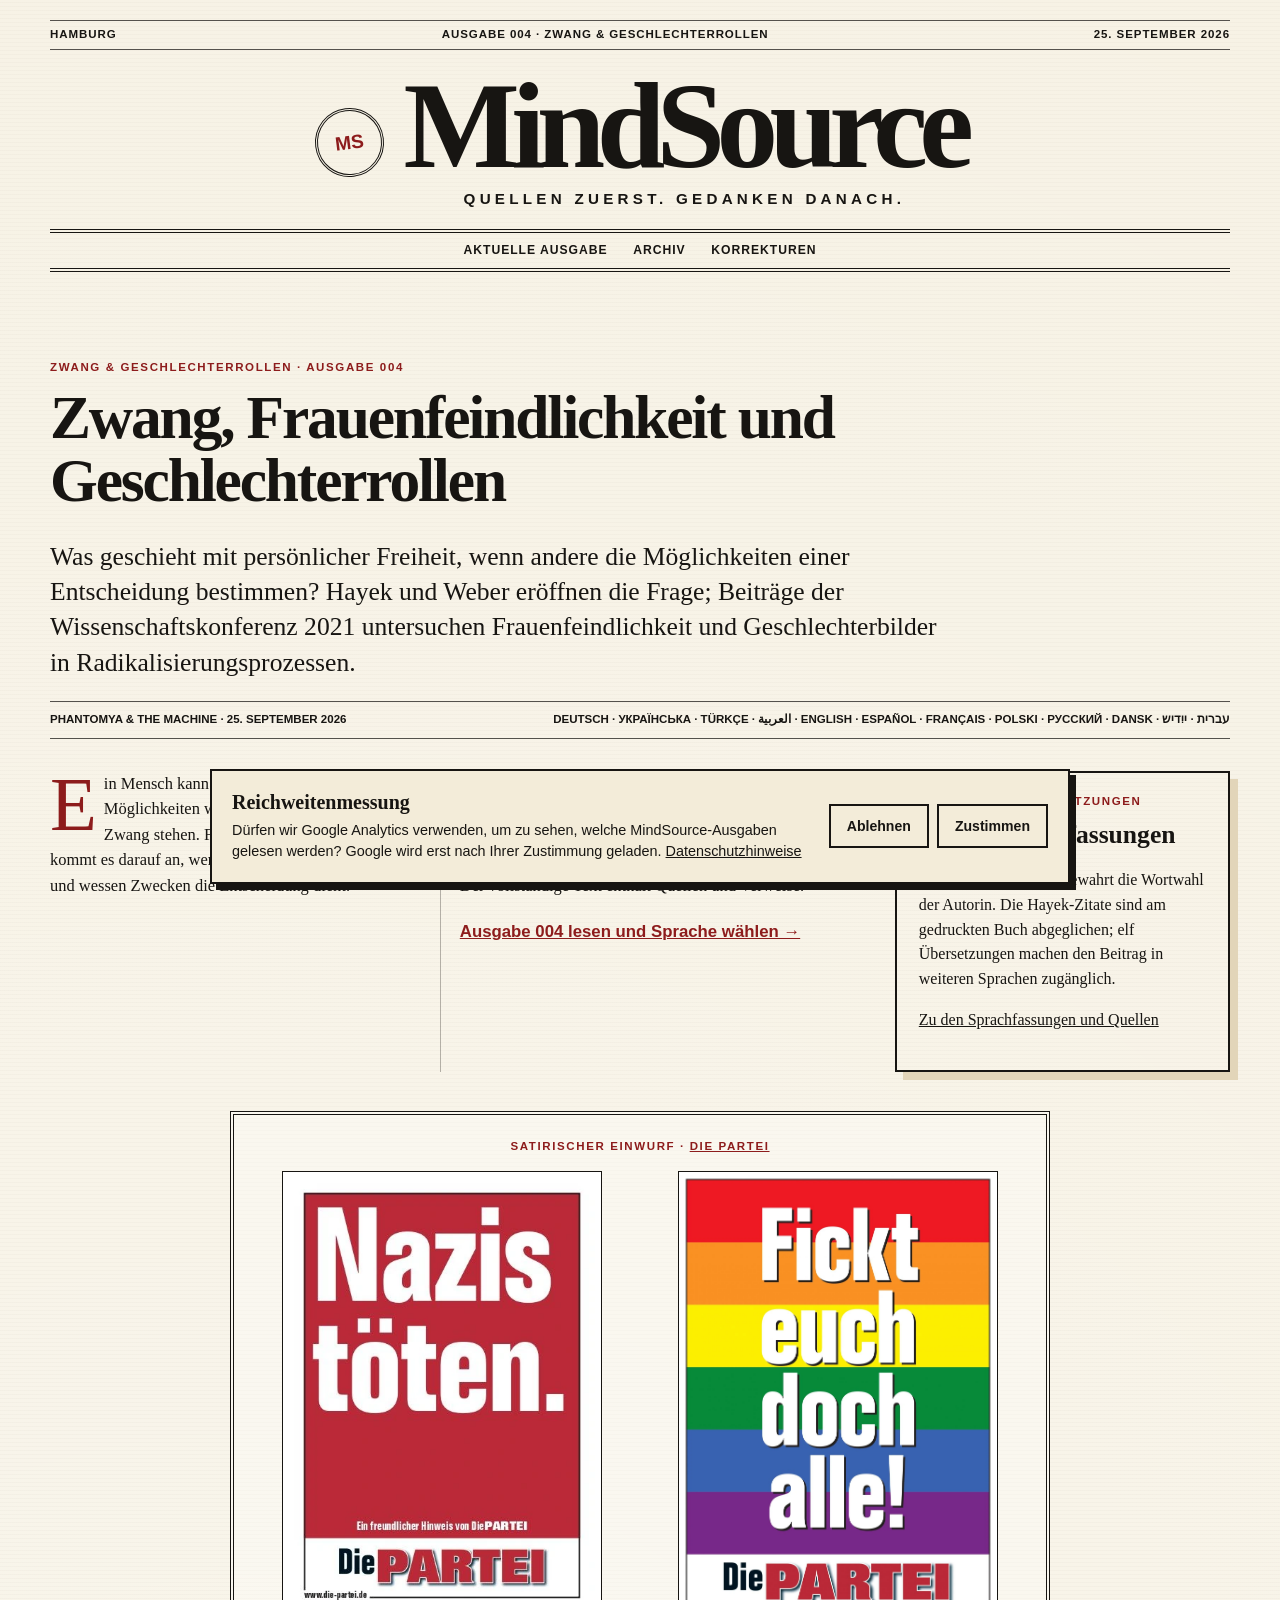
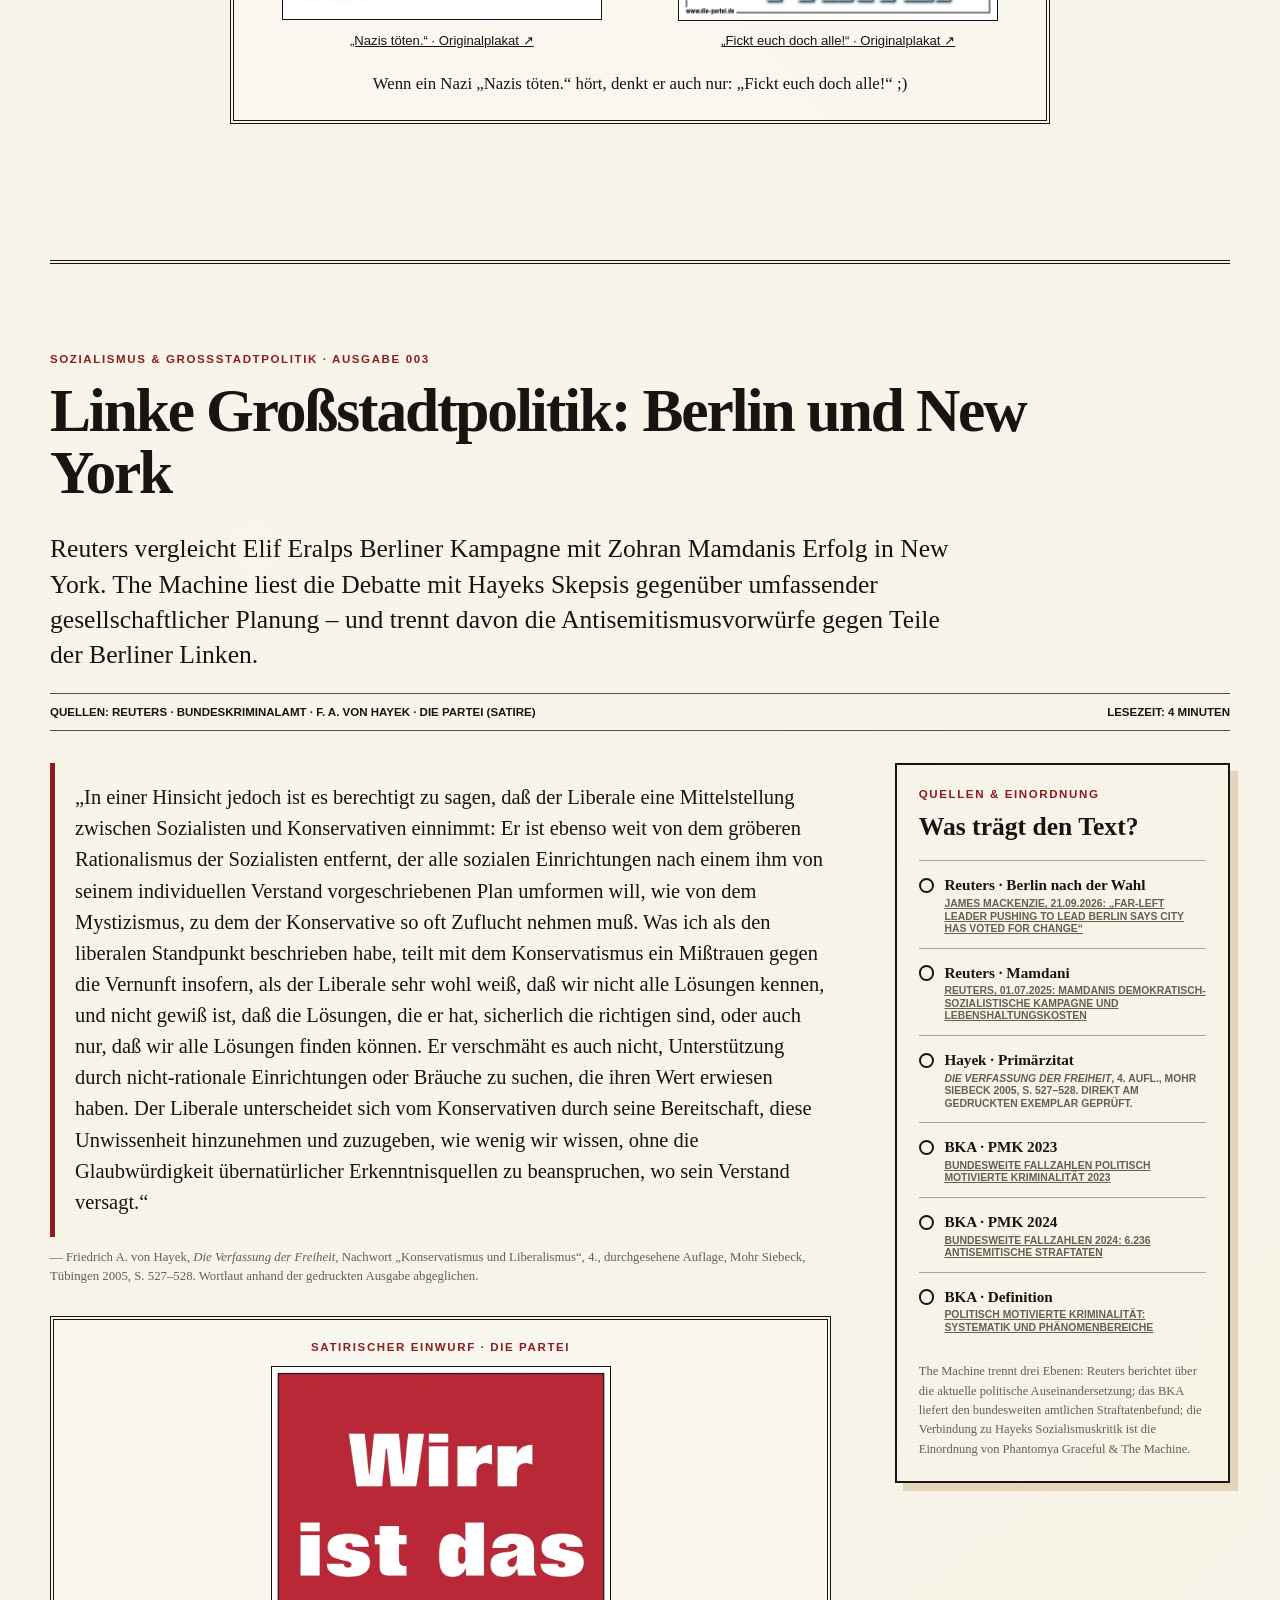
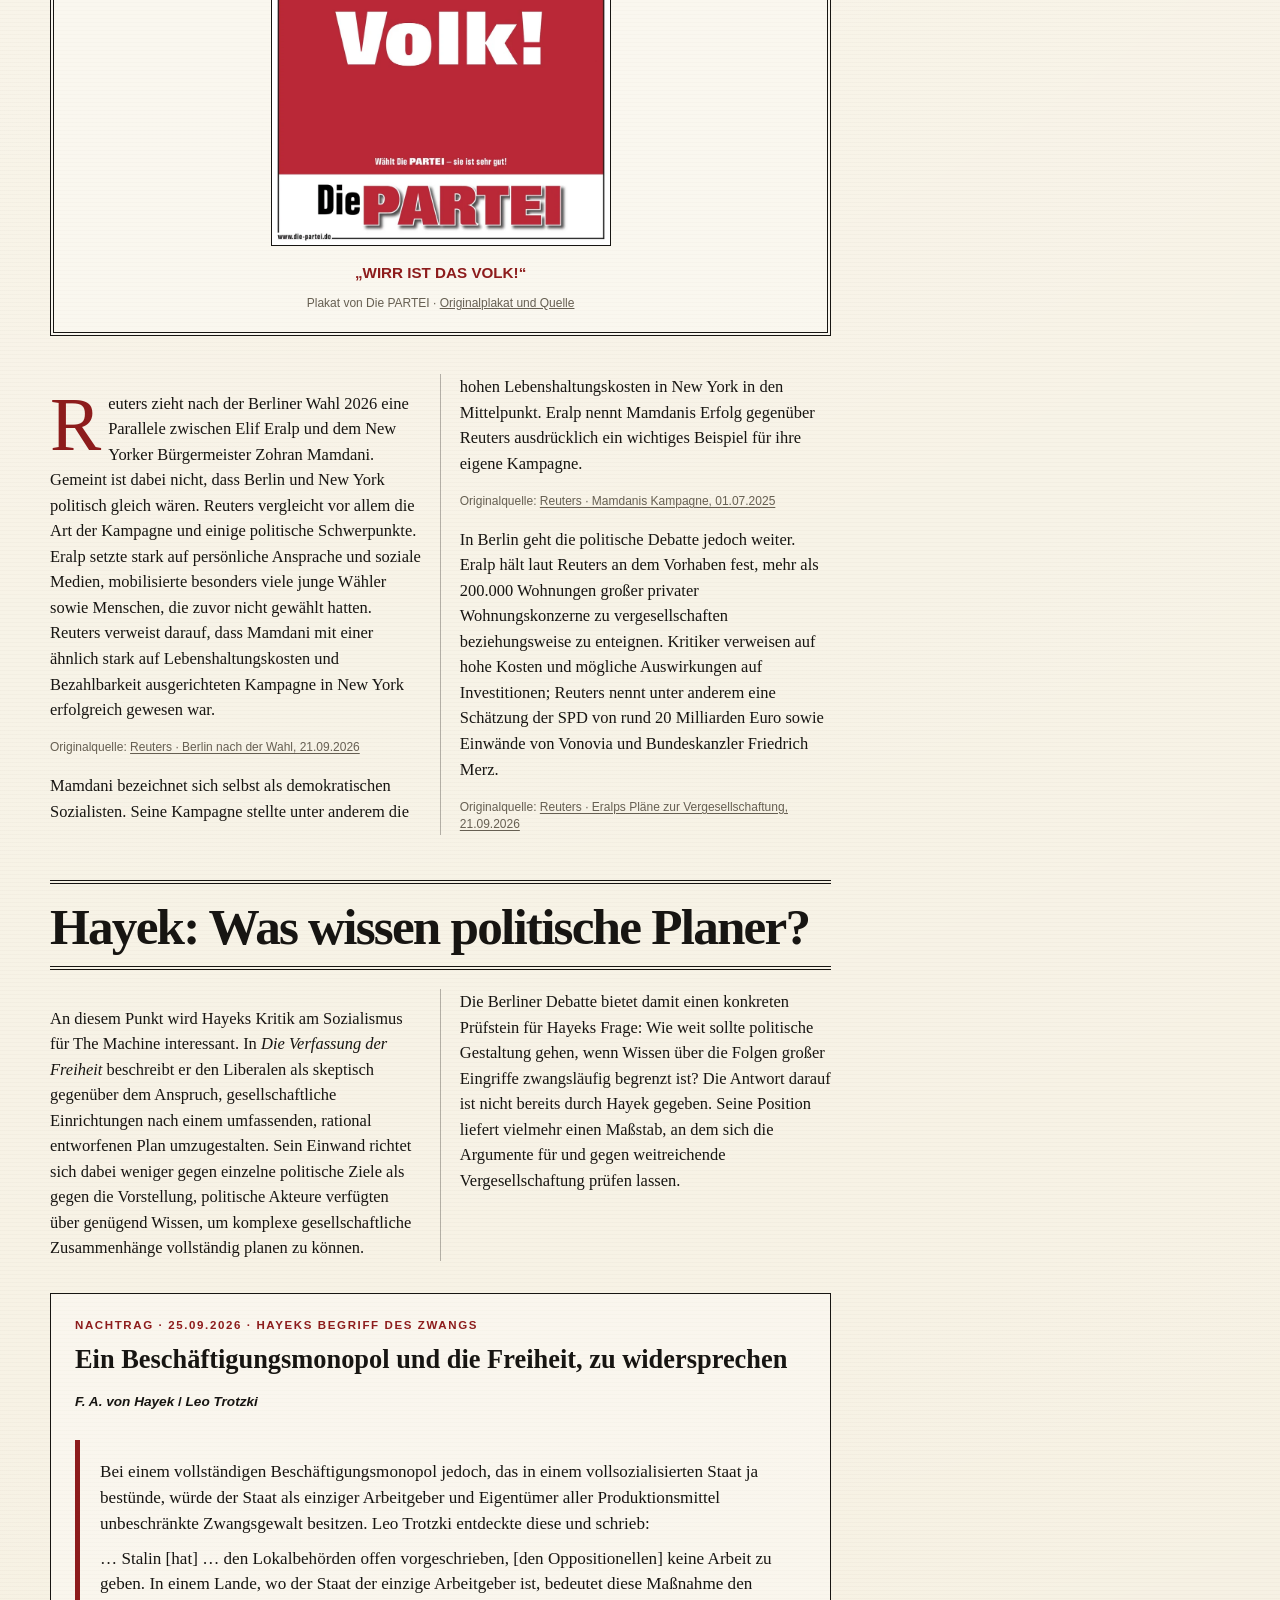
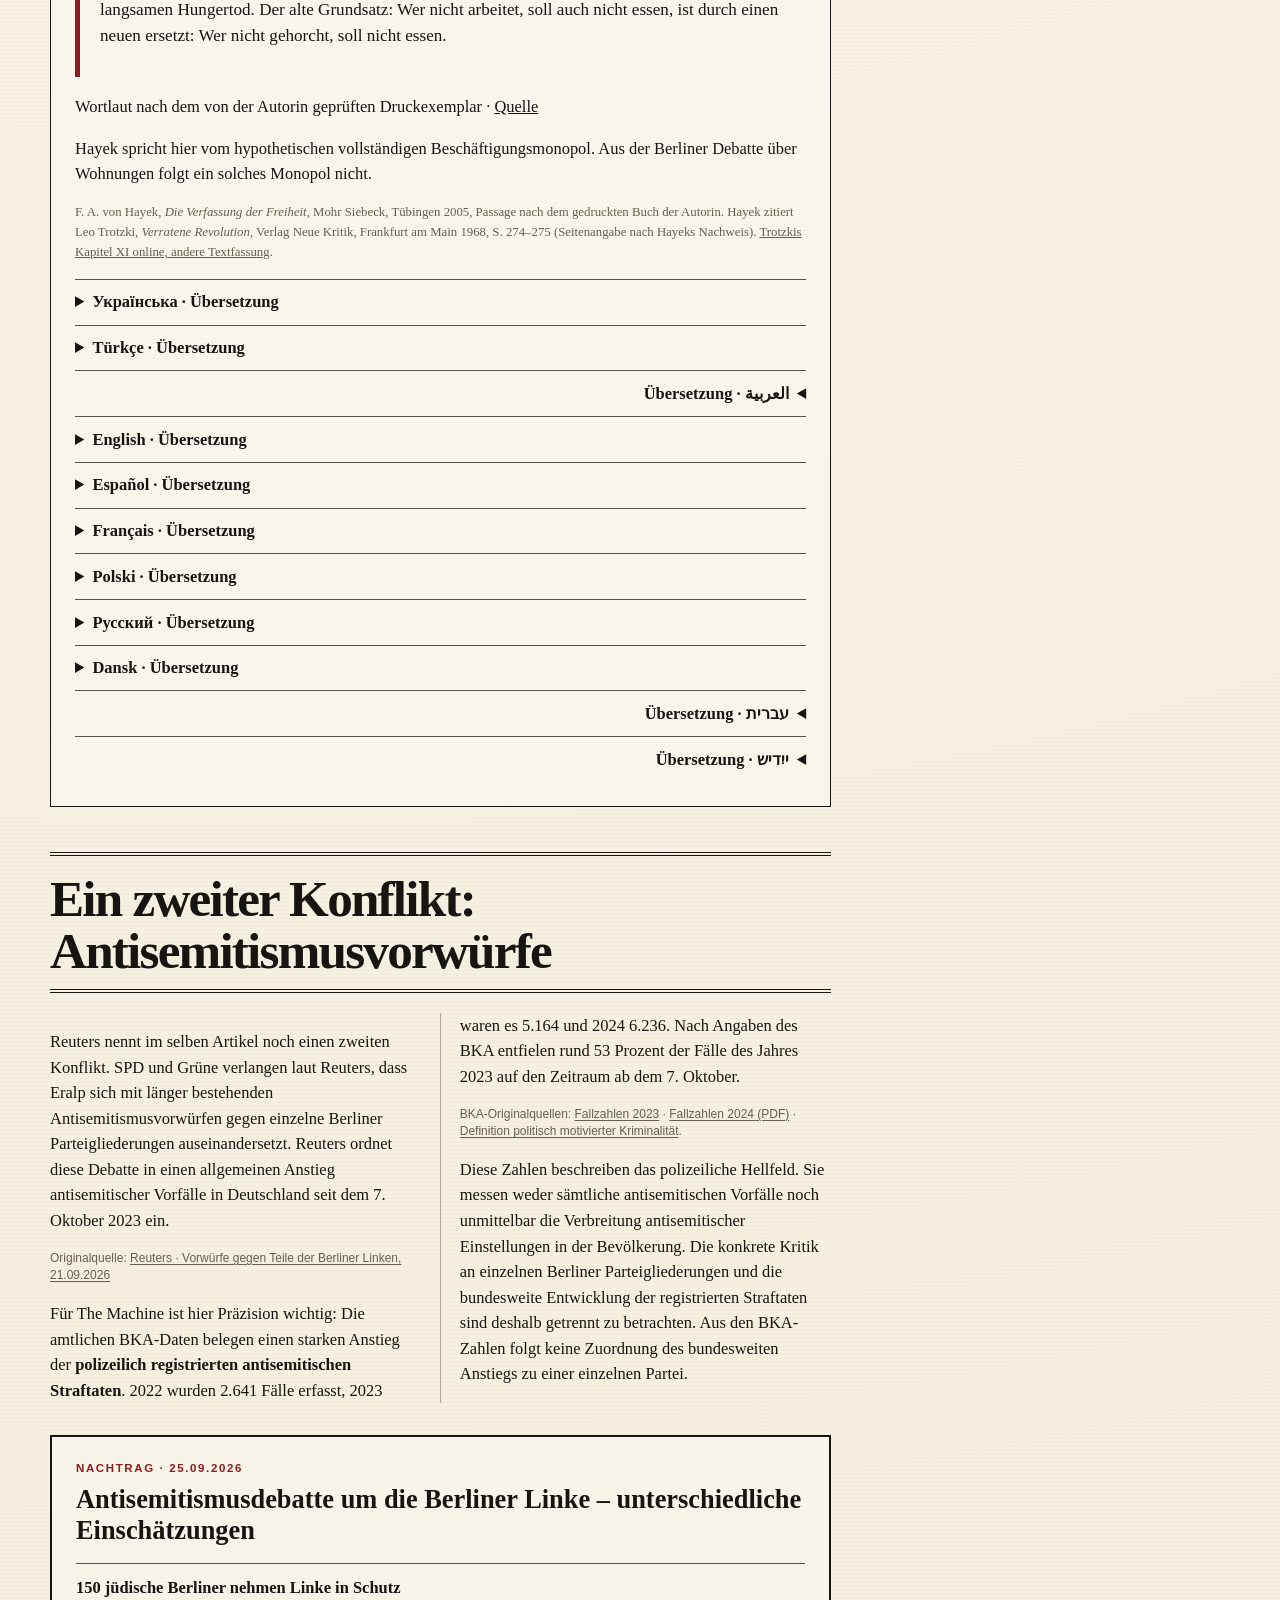
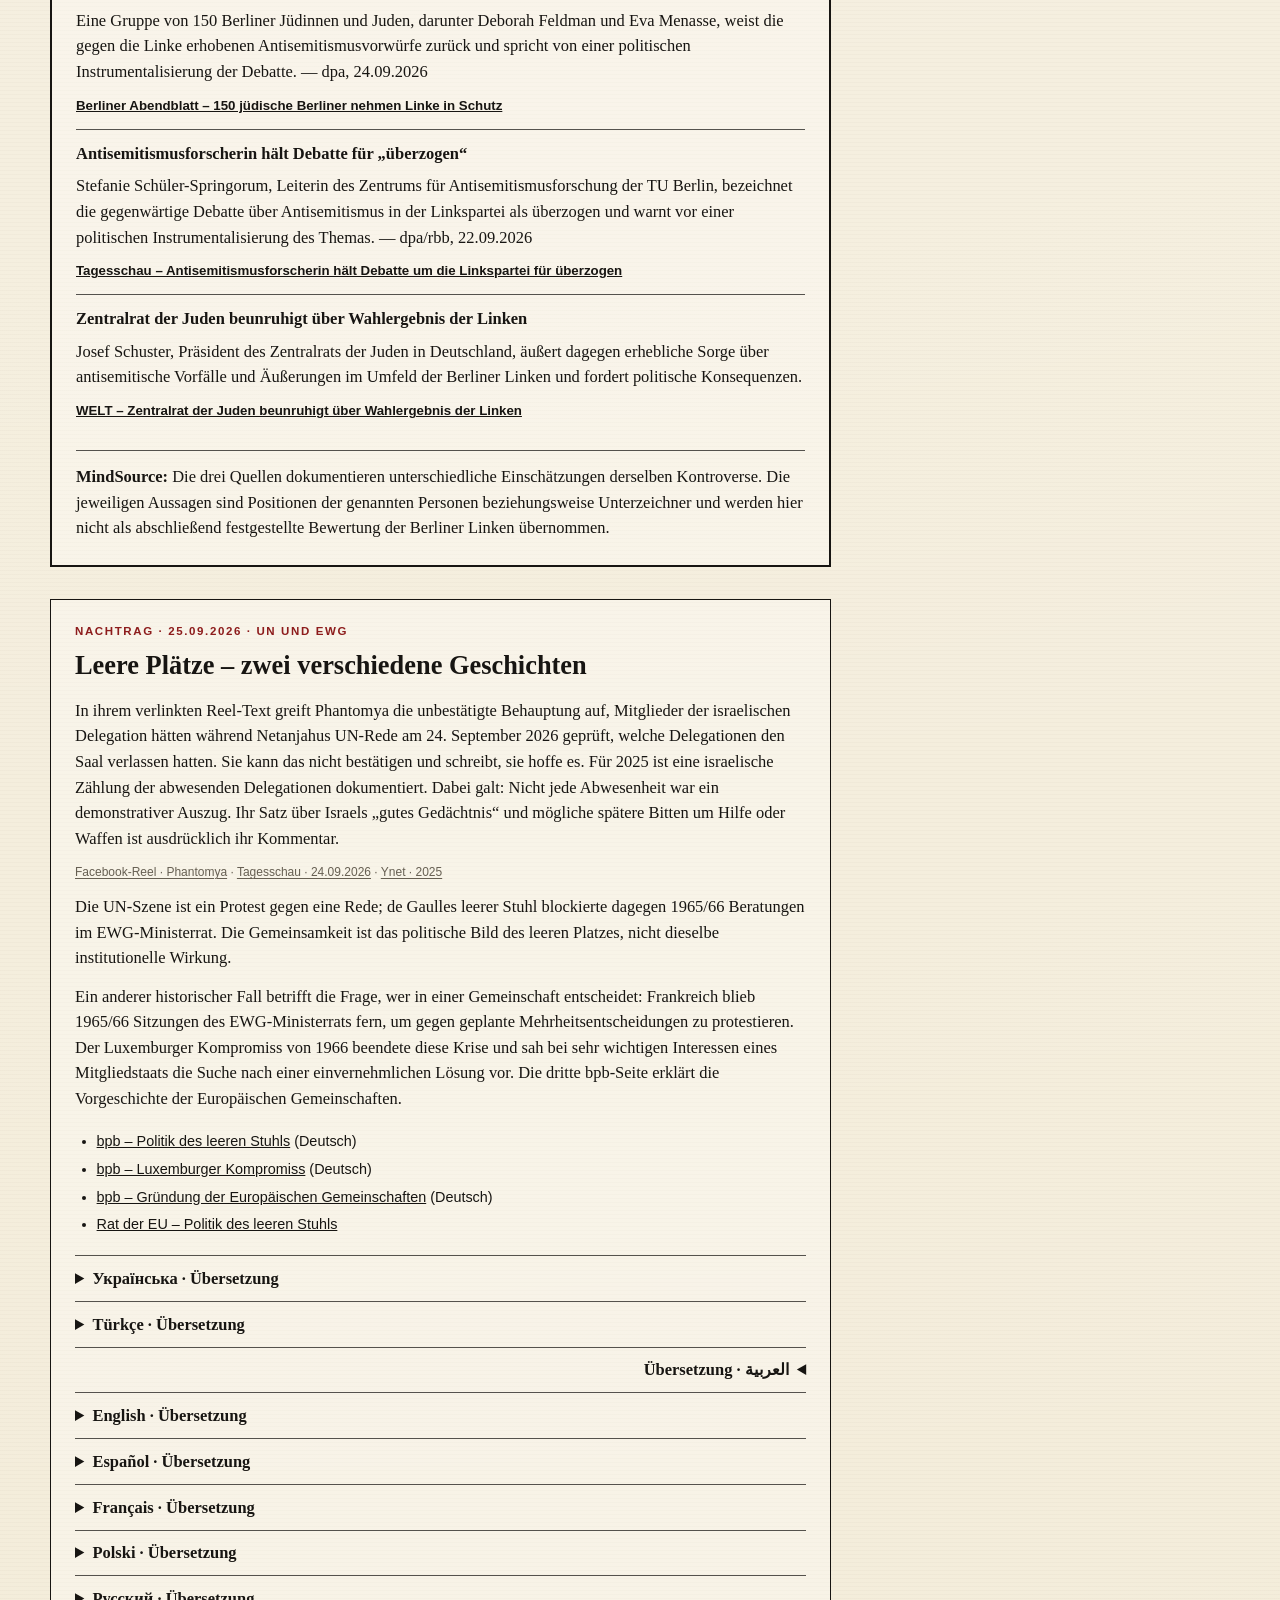
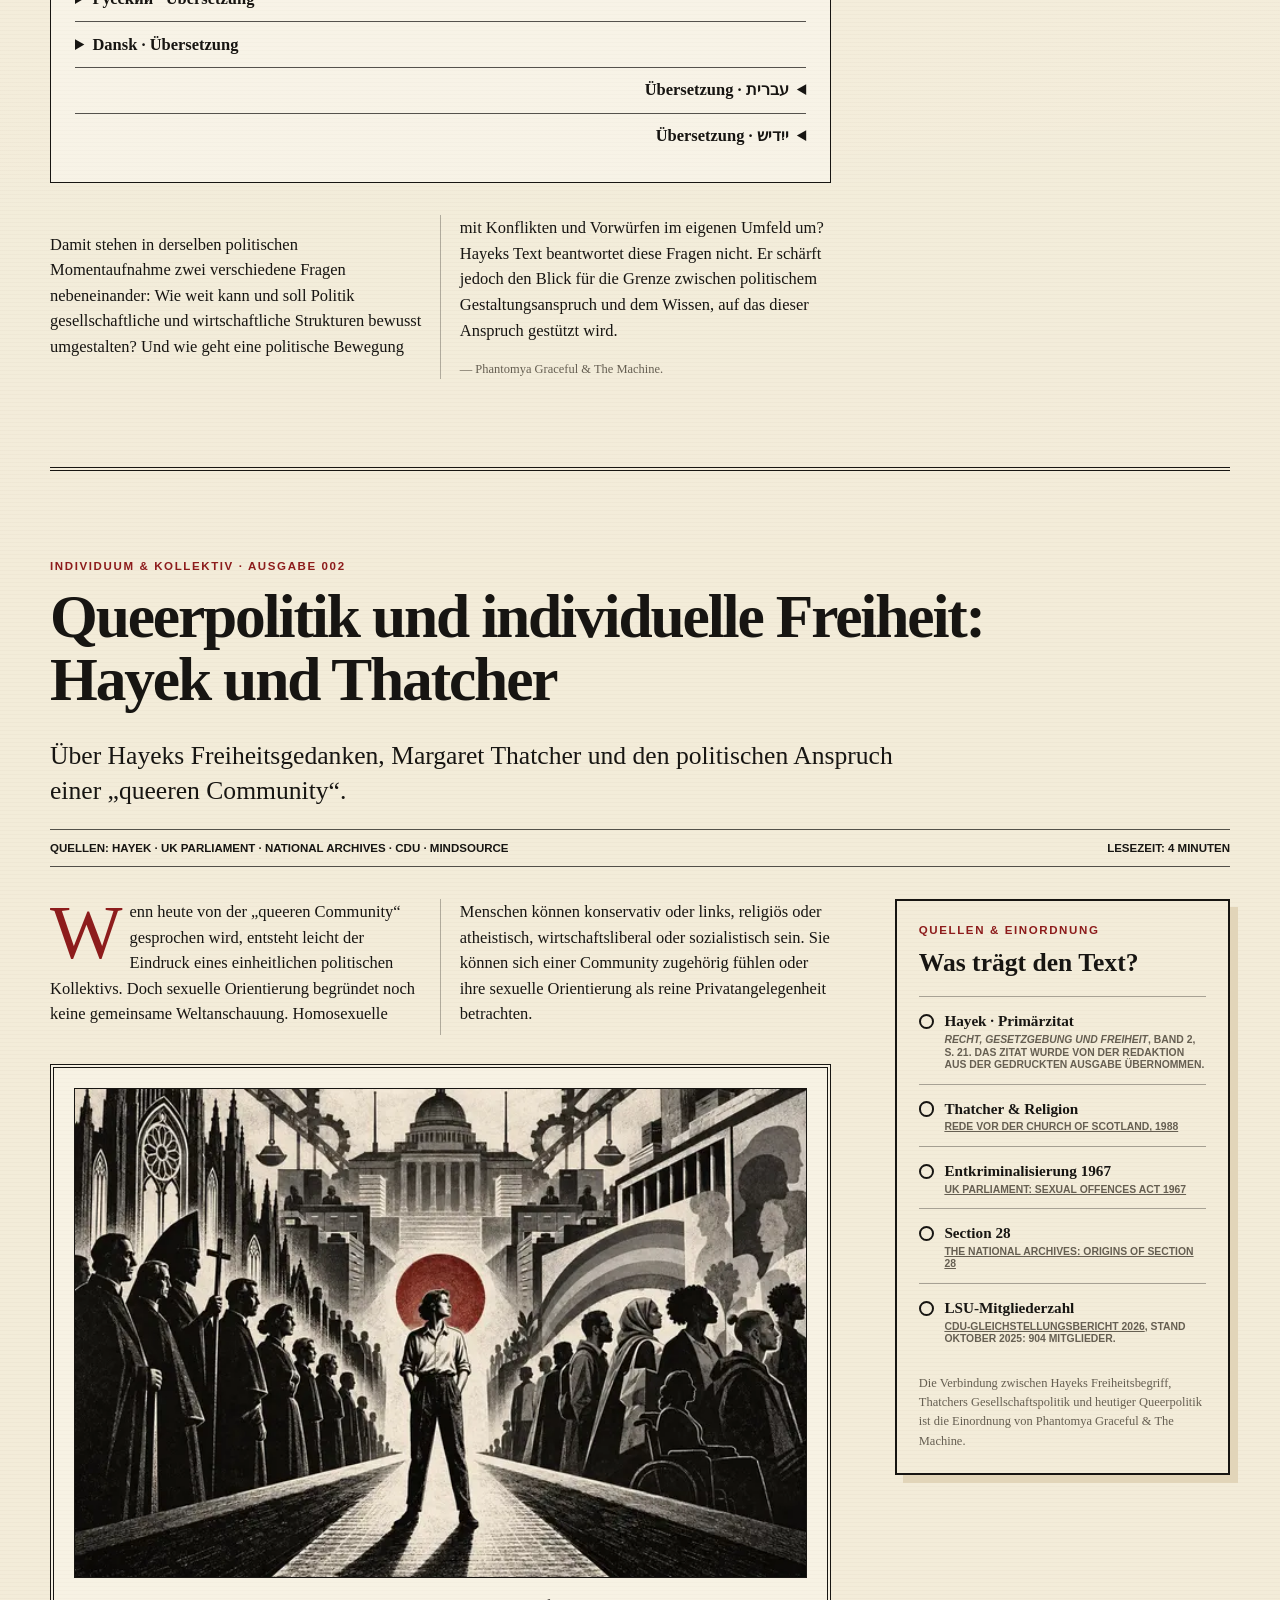
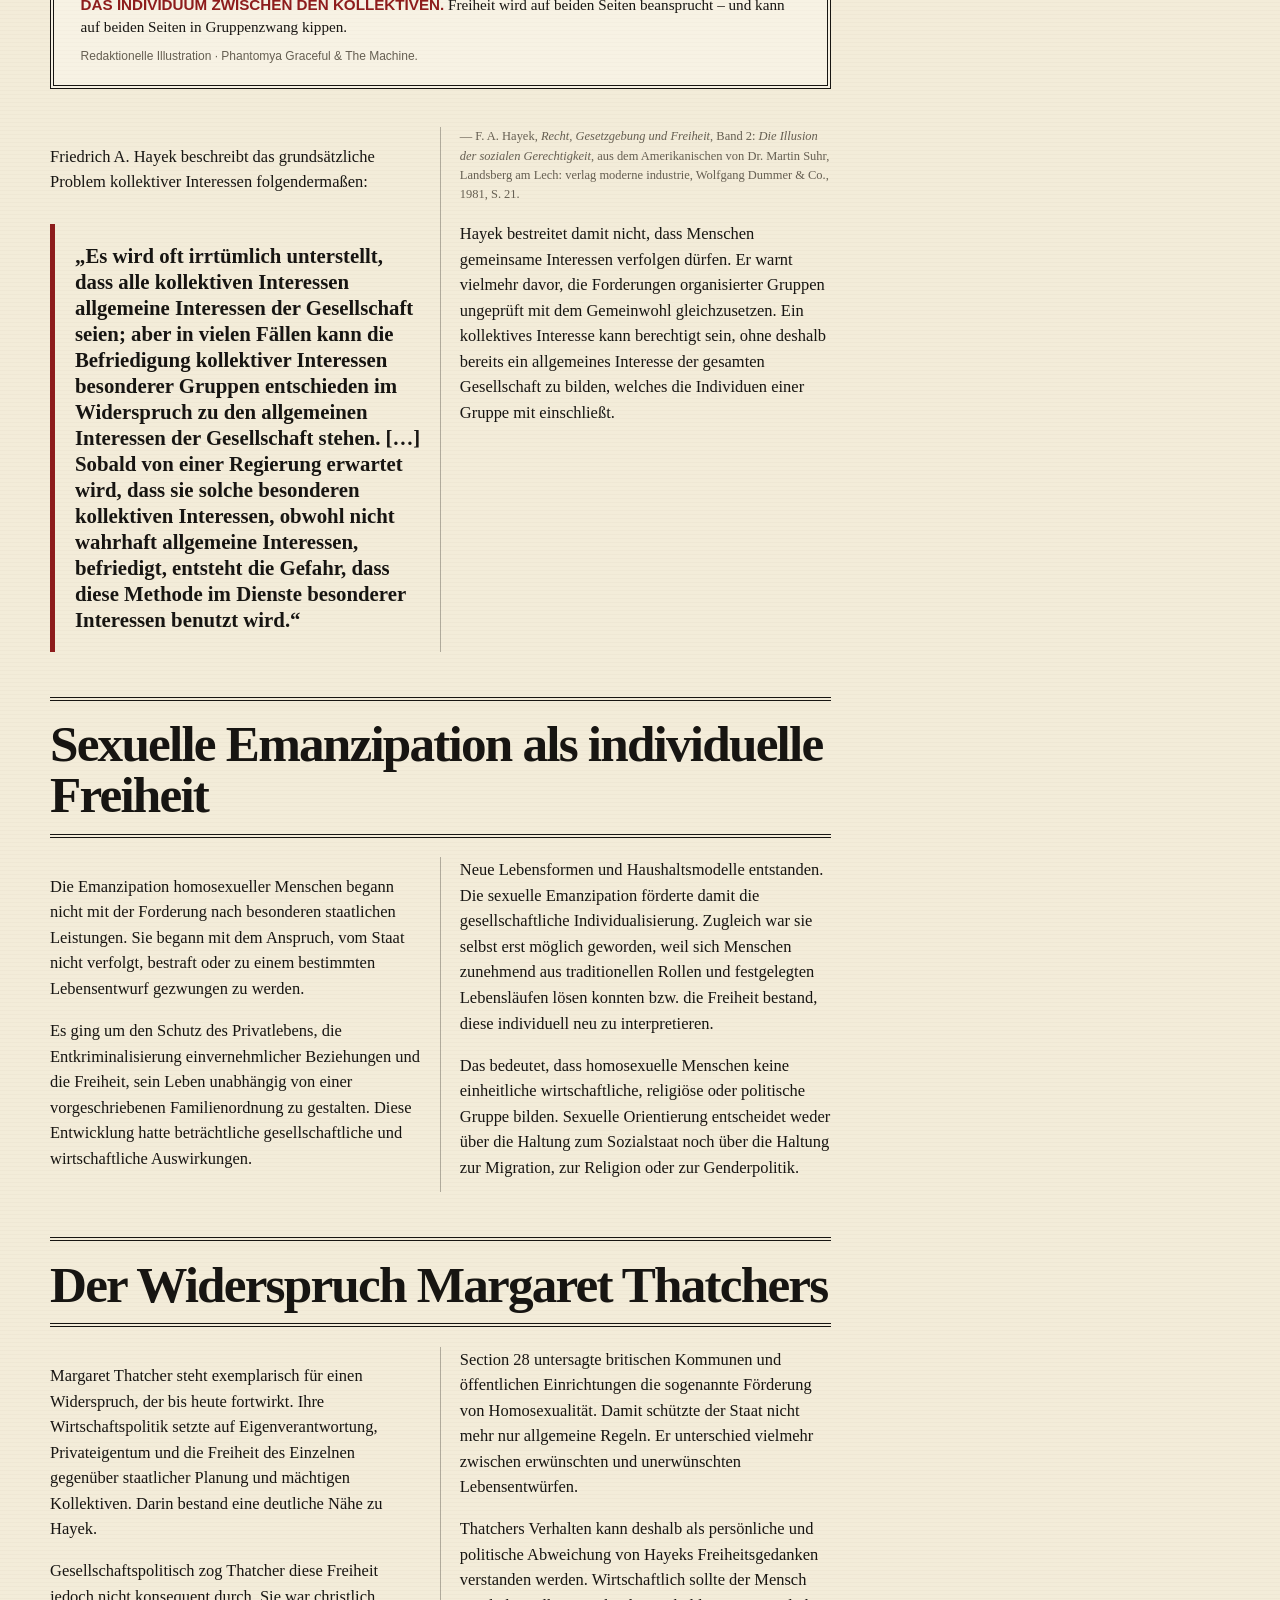
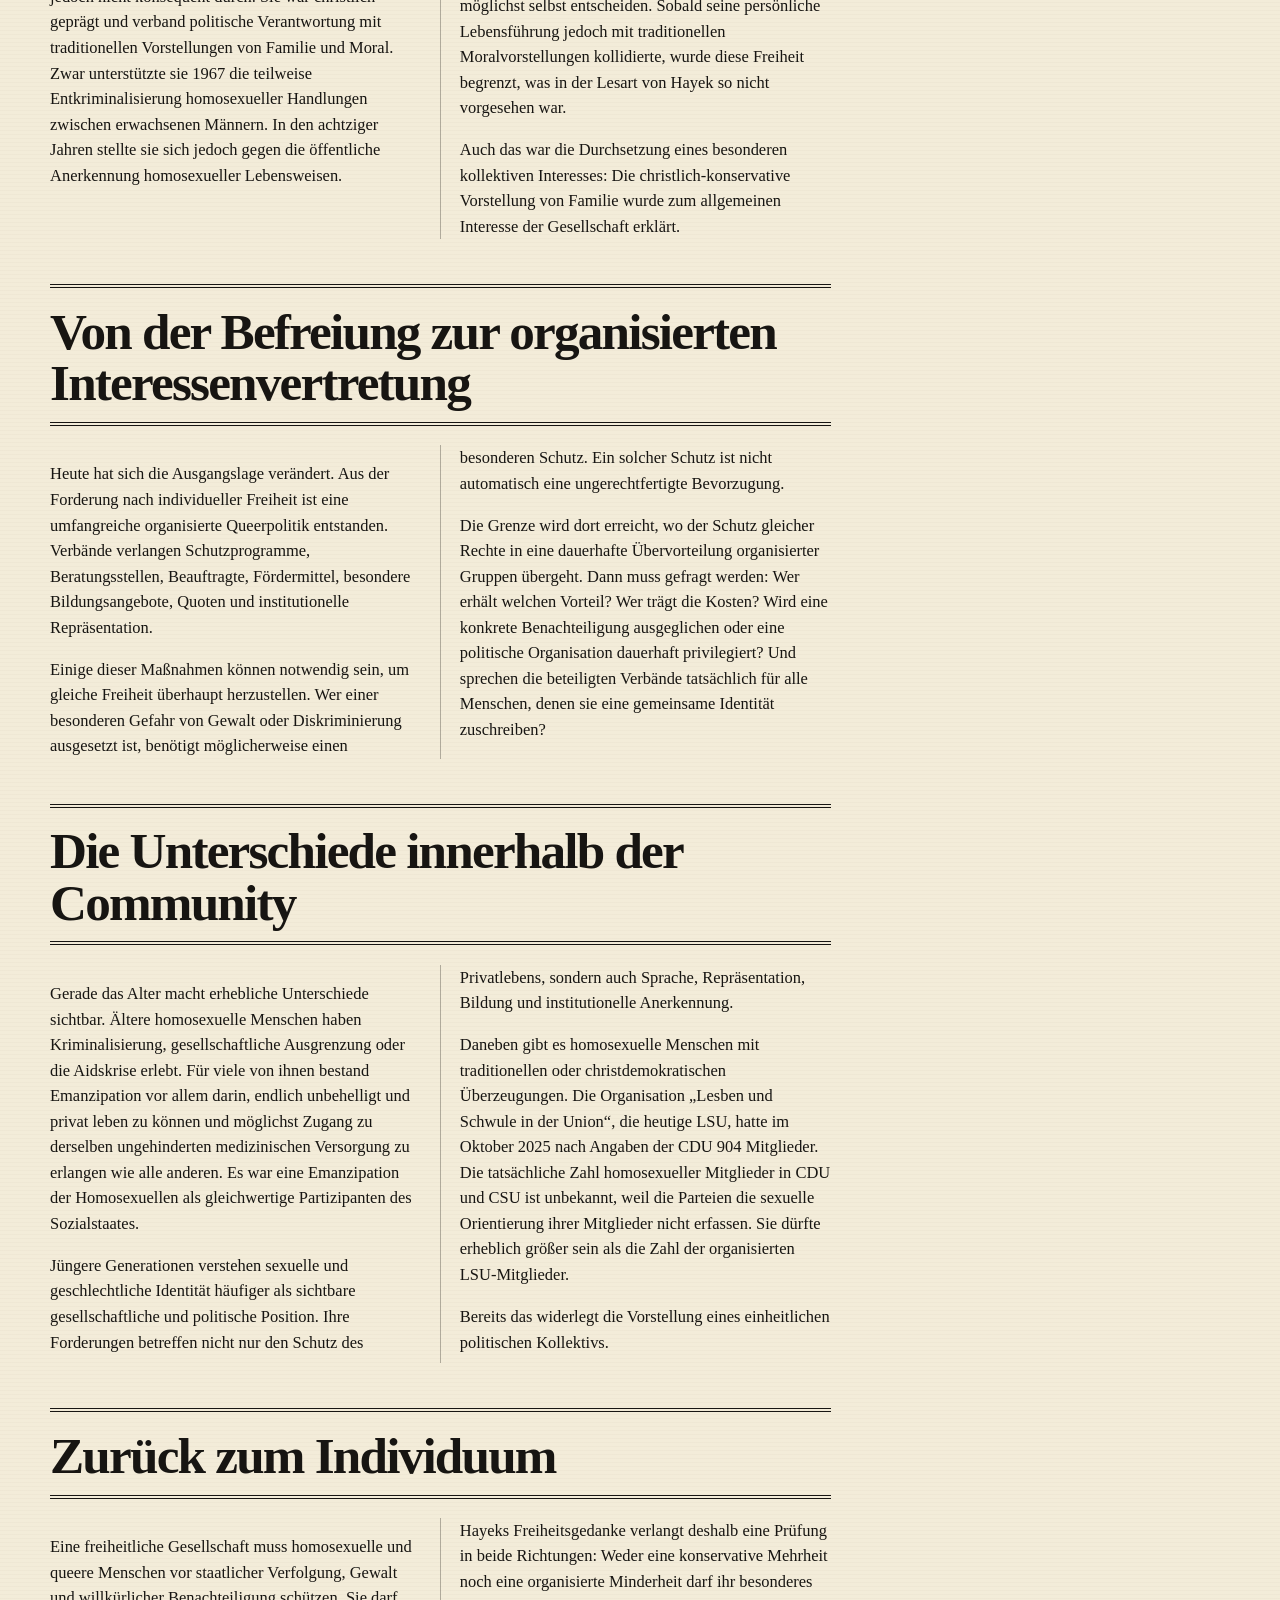
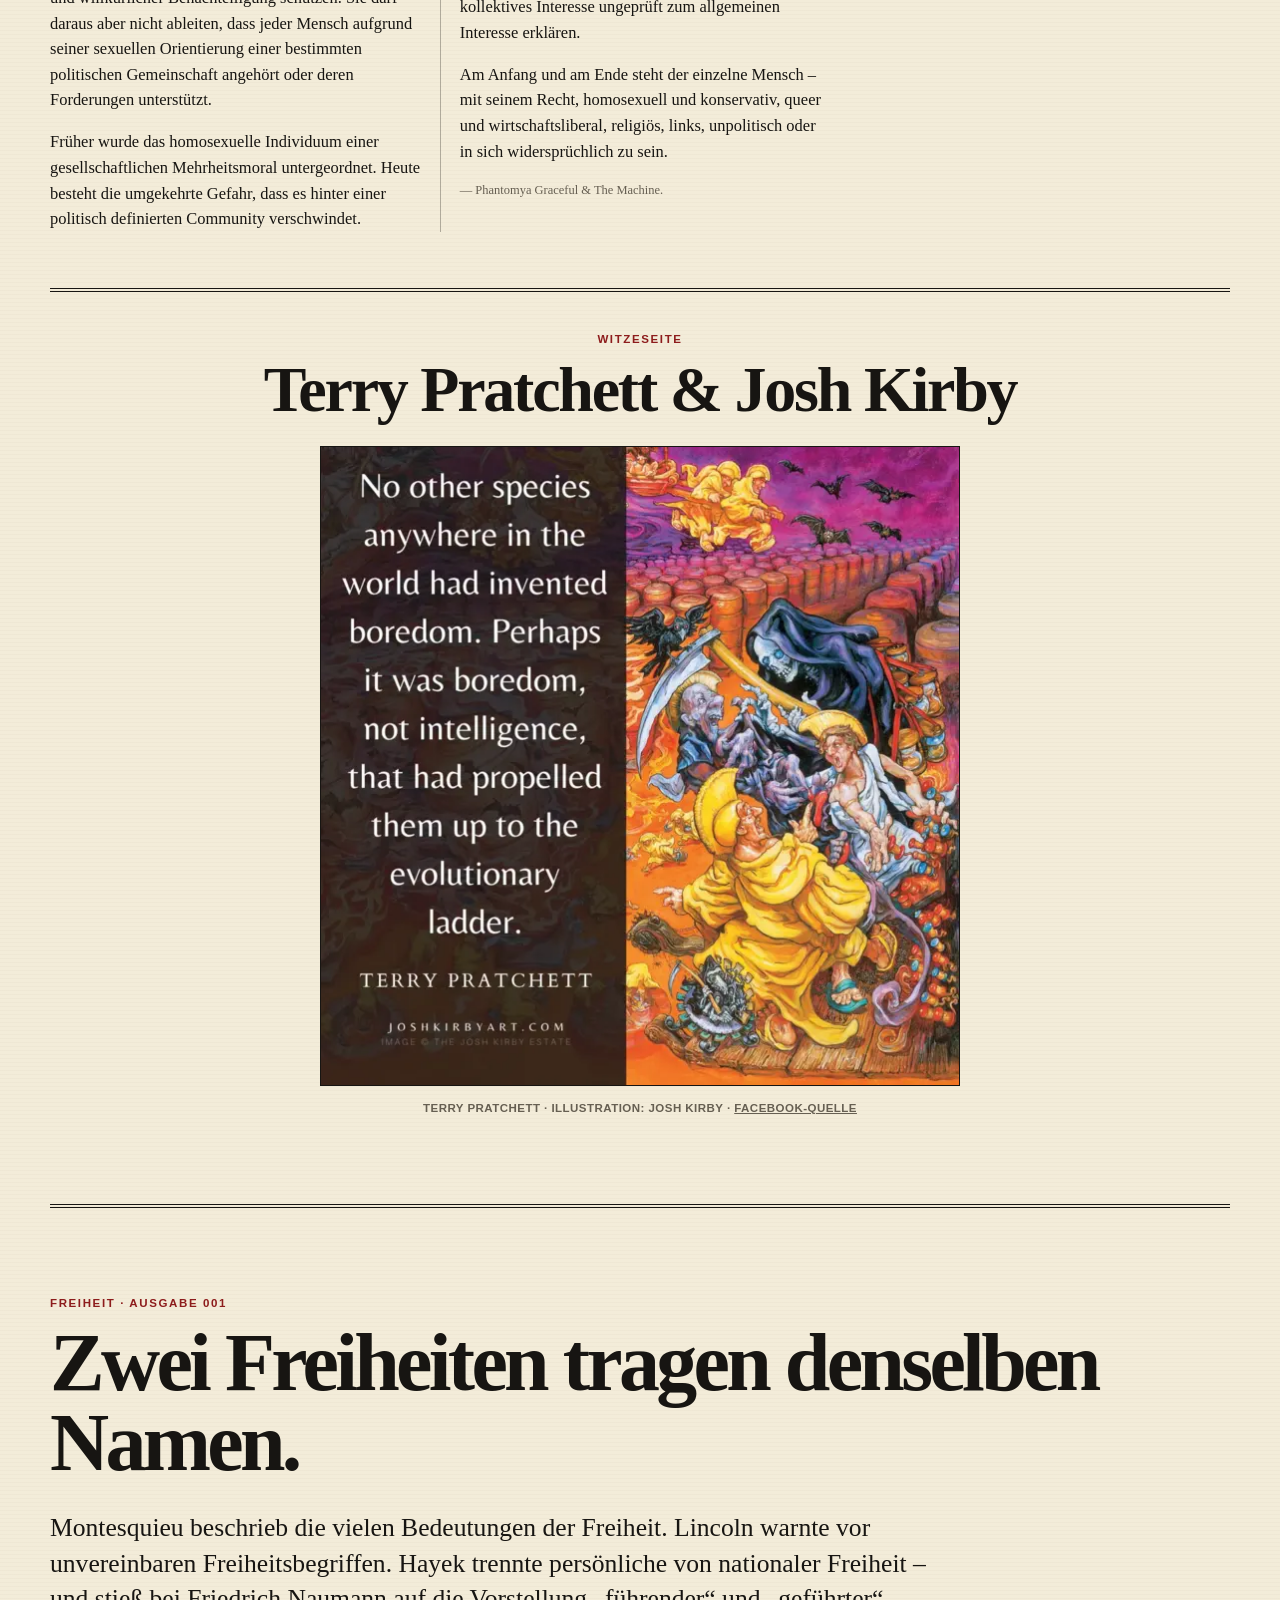
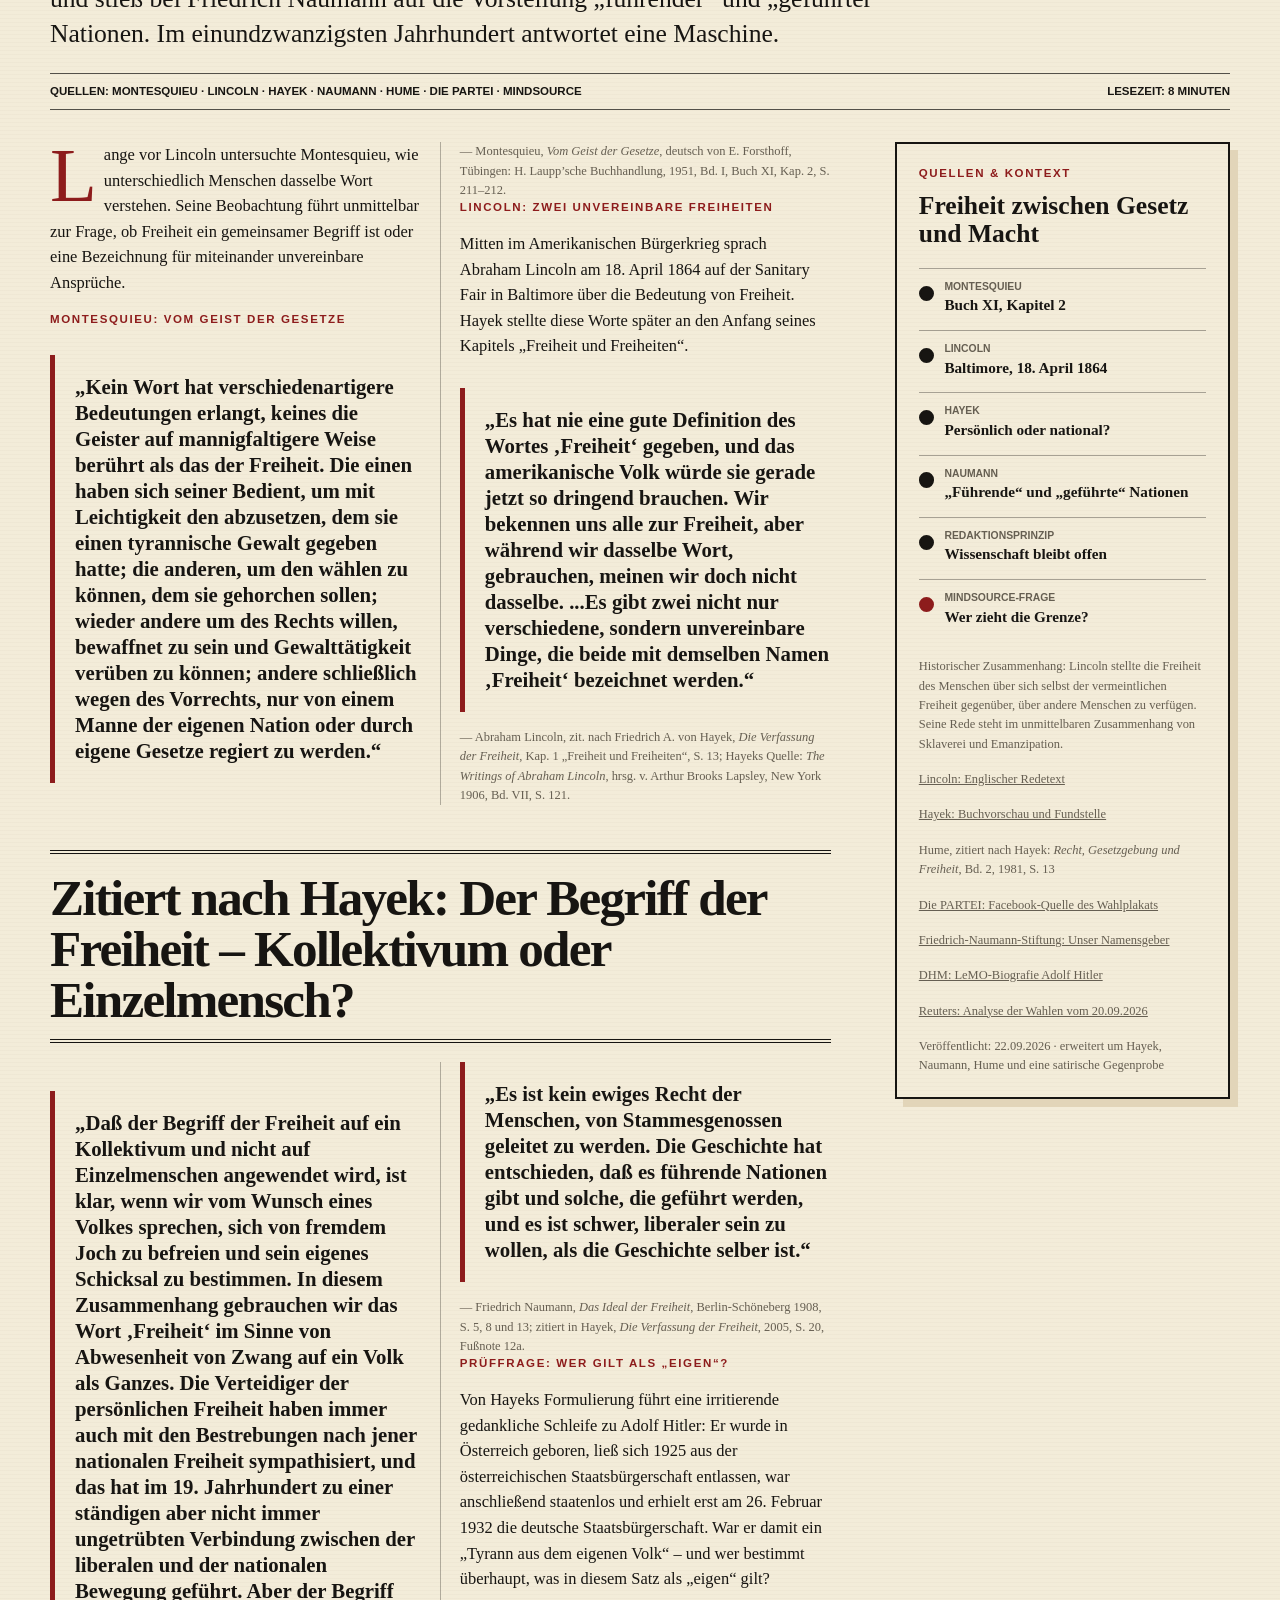
==== commit 521103f4: "Add Council of the EU history to empty-chair sources in issues 003 and 004" ====
--- a/index.html
+++ b/index.html
@@ -241,6 +241,7 @@
                 <li><a href="https://www.bpb.de/kurz-knapp/lexika/das-europalexikon/177195/politik-des-leeren-stuhls/" target="_blank" rel="noopener noreferrer">bpb – Politik des leeren Stuhls</a> <span lang="de">(Deutsch)</span></li>
                 <li><a href="https://www.bpb.de/kurz-knapp/lexika/das-europalexikon/177118/luxemburger-kompromiss/" target="_blank" rel="noopener noreferrer">bpb – Luxemburger Kompromiss</a> <span lang="de">(Deutsch)</span></li>
                 <li><a href="https://www.bpb.de/themen/europaeische-union/dossier-europaeische-union/42989/gruendung-der-europaeischen-gemeinschaften/" target="_blank" rel="noopener noreferrer">bpb – Gründung der Europäischen Gemeinschaften</a> <span lang="de">(Deutsch)</span></li>
+                <li><a href="https://www.consilium.europa.eu/de/history/?taxonomyId=271842c3-2535-4f5a-a049-bcdab2758865" target="_blank" rel="noopener noreferrer">Rat der EU – Politik des leeren Stuhls</a></li>
               </ul>
             </section>
             <div class="quote-translations" aria-label="Sprachfassungen des Quellenhinweises">
@@ -255,6 +256,7 @@
                     <li><a href="https://www.bpb.de/kurz-knapp/lexika/das-europalexikon/177195/politik-des-leeren-stuhls/" target="_blank" rel="noopener noreferrer">bpb – Політика «порожнього крісла»</a> <span lang="de">(Deutsch)</span></li>
                     <li><a href="https://www.bpb.de/kurz-knapp/lexika/das-europalexikon/177118/luxemburger-kompromiss/" target="_blank" rel="noopener noreferrer">bpb – Люксембурзький компроміс</a> <span lang="de">(Deutsch)</span></li>
                     <li><a href="https://www.bpb.de/themen/europaeische-union/dossier-europaeische-union/42989/gruendung-der-europaeischen-gemeinschaften/" target="_blank" rel="noopener noreferrer">bpb – Заснування Європейських співтовариств</a> <span lang="de">(Deutsch)</span></li>
+                    <li><a href="https://www.consilium.europa.eu/en/history/?taxonomyId=271842c3-2535-4f5a-a049-bcdab2758865" target="_blank" rel="noopener noreferrer">Рада ЄС – криза порожнього крісла</a></li>
                   </ul>
                 </section>
               </details>
@@ -269,6 +271,7 @@
                     <li><a href="https://www.bpb.de/kurz-knapp/lexika/das-europalexikon/177195/politik-des-leeren-stuhls/" target="_blank" rel="noopener noreferrer">bpb – Boş Sandalye Politikası</a> <span lang="de">(Deutsch)</span></li>
                     <li><a href="https://www.bpb.de/kurz-knapp/lexika/das-europalexikon/177118/luxemburger-kompromiss/" target="_blank" rel="noopener noreferrer">bpb – Lüksemburg Uzlaşması</a> <span lang="de">(Deutsch)</span></li>
                     <li><a href="https://www.bpb.de/themen/europaeische-union/dossier-europaeische-union/42989/gruendung-der-europaeischen-gemeinschaften/" target="_blank" rel="noopener noreferrer">bpb – Avrupa Topluluklarının kuruluşu</a> <span lang="de">(Deutsch)</span></li>
+                    <li><a href="https://www.consilium.europa.eu/en/history/?taxonomyId=271842c3-2535-4f5a-a049-bcdab2758865" target="_blank" rel="noopener noreferrer">AB Konseyi – Boş Sandalye Krizi</a></li>
                   </ul>
                 </section>
               </details>
@@ -283,6 +286,7 @@
                     <li><a href="https://www.bpb.de/kurz-knapp/lexika/das-europalexikon/177195/politik-des-leeren-stuhls/" target="_blank" rel="noopener noreferrer">bpb – سياسة الكرسي الفارغ</a> <span lang="de">(Deutsch)</span></li>
                     <li><a href="https://www.bpb.de/kurz-knapp/lexika/das-europalexikon/177118/luxemburger-kompromiss/" target="_blank" rel="noopener noreferrer">bpb – تسوية لوكسمبورغ</a> <span lang="de">(Deutsch)</span></li>
                     <li><a href="https://www.bpb.de/themen/europaeische-union/dossier-europaeische-union/42989/gruendung-der-europaeischen-gemeinschaften/" target="_blank" rel="noopener noreferrer">bpb – تأسيس الجماعات الأوروبية</a> <span lang="de">(Deutsch)</span></li>
+                    <li><a href="https://www.consilium.europa.eu/en/history/?taxonomyId=271842c3-2535-4f5a-a049-bcdab2758865" target="_blank" rel="noopener noreferrer">مجلس الاتحاد الأوروبي – أزمة الكرسي الفارغ</a></li>
                   </ul>
                 </section>
               </details>
@@ -297,6 +301,7 @@
                     <li><a href="https://www.bpb.de/kurz-knapp/lexika/das-europalexikon/177195/politik-des-leeren-stuhls/" target="_blank" rel="noopener noreferrer">bpb – Empty Chair Policy</a> <span lang="de">(Deutsch)</span></li>
                     <li><a href="https://www.bpb.de/kurz-knapp/lexika/das-europalexikon/177118/luxemburger-kompromiss/" target="_blank" rel="noopener noreferrer">bpb – Luxembourg Compromise</a> <span lang="de">(Deutsch)</span></li>
                     <li><a href="https://www.bpb.de/themen/europaeische-union/dossier-europaeische-union/42989/gruendung-der-europaeischen-gemeinschaften/" target="_blank" rel="noopener noreferrer">bpb – Founding of the European Communities</a> <span lang="de">(Deutsch)</span></li>
+                    <li><a href="https://www.consilium.europa.eu/en/history/?taxonomyId=271842c3-2535-4f5a-a049-bcdab2758865" target="_blank" rel="noopener noreferrer">Council of the EU – Empty Chair Crisis</a></li>
                   </ul>
                 </section>
               </details>
@@ -311,6 +316,7 @@
                     <li><a href="https://www.bpb.de/kurz-knapp/lexika/das-europalexikon/177195/politik-des-leeren-stuhls/" target="_blank" rel="noopener noreferrer">bpb – Política de la silla vacía</a> <span lang="de">(Deutsch)</span></li>
                     <li><a href="https://www.bpb.de/kurz-knapp/lexika/das-europalexikon/177118/luxemburger-kompromiss/" target="_blank" rel="noopener noreferrer">bpb – Compromiso de Luxemburgo</a> <span lang="de">(Deutsch)</span></li>
                     <li><a href="https://www.bpb.de/themen/europaeische-union/dossier-europaeische-union/42989/gruendung-der-europaeischen-gemeinschaften/" target="_blank" rel="noopener noreferrer">bpb – Fundación de las Comunidades Europeas</a> <span lang="de">(Deutsch)</span></li>
+                    <li><a href="https://www.consilium.europa.eu/es/history/?taxonomyId=271842c3-2535-4f5a-a049-bcdab2758865" target="_blank" rel="noopener noreferrer">Consejo de la UE – Crisis de la silla vacía</a></li>
                   </ul>
                 </section>
               </details>
@@ -325,6 +331,7 @@
                     <li><a href="https://www.bpb.de/kurz-knapp/lexika/das-europalexikon/177195/politik-des-leeren-stuhls/" target="_blank" rel="noopener noreferrer">bpb – Politique de la chaise vide</a> <span lang="de">(Deutsch)</span></li>
                     <li><a href="https://www.bpb.de/kurz-knapp/lexika/das-europalexikon/177118/luxemburger-kompromiss/" target="_blank" rel="noopener noreferrer">bpb – Compromis de Luxembourg</a> <span lang="de">(Deutsch)</span></li>
                     <li><a href="https://www.bpb.de/themen/europaeische-union/dossier-europaeische-union/42989/gruendung-der-europaeischen-gemeinschaften/" target="_blank" rel="noopener noreferrer">bpb – Fondation des Communautés européennes</a> <span lang="de">(Deutsch)</span></li>
+                    <li><a href="https://www.consilium.europa.eu/fr/history/?taxonomyId=271842c3-2535-4f5a-a049-bcdab2758865" target="_blank" rel="noopener noreferrer">Conseil de l’UE – Crise de la chaise vide</a></li>
                   </ul>
                 </section>
               </details>
@@ -339,6 +346,7 @@
                     <li><a href="https://www.bpb.de/kurz-knapp/lexika/das-europalexikon/177195/politik-des-leeren-stuhls/" target="_blank" rel="noopener noreferrer">bpb – Polityka pustego krzesła</a> <span lang="de">(Deutsch)</span></li>
                     <li><a href="https://www.bpb.de/kurz-knapp/lexika/das-europalexikon/177118/luxemburger-kompromiss/" target="_blank" rel="noopener noreferrer">bpb – Kompromis luksemburski</a> <span lang="de">(Deutsch)</span></li>
                     <li><a href="https://www.bpb.de/themen/europaeische-union/dossier-europaeische-union/42989/gruendung-der-europaeischen-gemeinschaften/" target="_blank" rel="noopener noreferrer">bpb – Powstanie Wspólnot Europejskich</a> <span lang="de">(Deutsch)</span></li>
+                    <li><a href="https://www.consilium.europa.eu/pl/history/?taxonomyId=271842c3-2535-4f5a-a049-bcdab2758865" target="_blank" rel="noopener noreferrer">Rada UE – kryzys pustego krzesła</a></li>
                   </ul>
                 </section>
               </details>
@@ -353,6 +361,7 @@
                     <li><a href="https://www.bpb.de/kurz-knapp/lexika/das-europalexikon/177195/politik-des-leeren-stuhls/" target="_blank" rel="noopener noreferrer">bpb – Политика пустого кресла</a> <span lang="de">(Deutsch)</span></li>
                     <li><a href="https://www.bpb.de/kurz-knapp/lexika/das-europalexikon/177118/luxemburger-kompromiss/" target="_blank" rel="noopener noreferrer">bpb – Люксембургский компромисс</a> <span lang="de">(Deutsch)</span></li>
                     <li><a href="https://www.bpb.de/themen/europaeische-union/dossier-europaeische-union/42989/gruendung-der-europaeischen-gemeinschaften/" target="_blank" rel="noopener noreferrer">bpb – Создание Европейских сообществ</a> <span lang="de">(Deutsch)</span></li>
+                    <li><a href="https://www.consilium.europa.eu/en/history/?taxonomyId=271842c3-2535-4f5a-a049-bcdab2758865" target="_blank" rel="noopener noreferrer">Совет ЕС – кризис пустого кресла</a></li>
                   </ul>
                 </section>
               </details>
@@ -367,6 +376,7 @@
                     <li><a href="https://www.bpb.de/kurz-knapp/lexika/das-europalexikon/177195/politik-des-leeren-stuhls/" target="_blank" rel="noopener noreferrer">bpb – Den tomme stols politik</a> <span lang="de">(Deutsch)</span></li>
                     <li><a href="https://www.bpb.de/kurz-knapp/lexika/das-europalexikon/177118/luxemburger-kompromiss/" target="_blank" rel="noopener noreferrer">bpb – Luxembourgkompromiset</a> <span lang="de">(Deutsch)</span></li>
                     <li><a href="https://www.bpb.de/themen/europaeische-union/dossier-europaeische-union/42989/gruendung-der-europaeischen-gemeinschaften/" target="_blank" rel="noopener noreferrer">bpb – Oprettelsen af De Europæiske Fællesskaber</a> <span lang="de">(Deutsch)</span></li>
+                    <li><a href="https://www.consilium.europa.eu/da/history/?taxonomyId=271842c3-2535-4f5a-a049-bcdab2758865" target="_blank" rel="noopener noreferrer">Rådet for EU – den tomme stols krise</a></li>
                   </ul>
                 </section>
               </details>
@@ -381,6 +391,7 @@
                     <li><a href="https://www.bpb.de/kurz-knapp/lexika/das-europalexikon/177195/politik-des-leeren-stuhls/" target="_blank" rel="noopener noreferrer">bpb – מדיניות הכיסא הריק</a> <span lang="de">(Deutsch)</span></li>
                     <li><a href="https://www.bpb.de/kurz-knapp/lexika/das-europalexikon/177118/luxemburger-kompromiss/" target="_blank" rel="noopener noreferrer">bpb – פשרת לוקסמבורג</a> <span lang="de">(Deutsch)</span></li>
                     <li><a href="https://www.bpb.de/themen/europaeische-union/dossier-europaeische-union/42989/gruendung-der-europaeischen-gemeinschaften/" target="_blank" rel="noopener noreferrer">bpb – ייסוד הקהילות האירופיות</a> <span lang="de">(Deutsch)</span></li>
+                    <li><a href="https://www.consilium.europa.eu/en/history/?taxonomyId=271842c3-2535-4f5a-a049-bcdab2758865" target="_blank" rel="noopener noreferrer">מועצת האיחוד האירופי – משבר הכיסא הריק</a></li>
                   </ul>
                 </section>
               </details>
@@ -395,6 +406,7 @@
                     <li><a href="https://www.bpb.de/kurz-knapp/lexika/das-europalexikon/177195/politik-des-leeren-stuhls/" target="_blank" rel="noopener noreferrer">bpb – די פּאָליטיק פֿונעם ליידיקן שטול</a> <span lang="de">(Deutsch)</span></li>
                     <li><a href="https://www.bpb.de/kurz-knapp/lexika/das-europalexikon/177118/luxemburger-kompromiss/" target="_blank" rel="noopener noreferrer">bpb – דער לוקסעמבורגער קאָמפּראָמיס</a> <span lang="de">(Deutsch)</span></li>
                     <li><a href="https://www.bpb.de/themen/europaeische-union/dossier-europaeische-union/42989/gruendung-der-europaeischen-gemeinschaften/" target="_blank" rel="noopener noreferrer">bpb – די גרינדונג פֿון די אייראָפּעיִשע קהילות</a> <span lang="de">(Deutsch)</span></li>
+                    <li><a href="https://www.consilium.europa.eu/en/history/?taxonomyId=271842c3-2535-4f5a-a049-bcdab2758865" target="_blank" rel="noopener noreferrer">ראַט פֿון דער אייראָפּעיִשער פֿאַרבאַנד – דער קריזיס פֿונעם ליידיקן שטול</a></li>
                   </ul>
                 </section>
               </details>
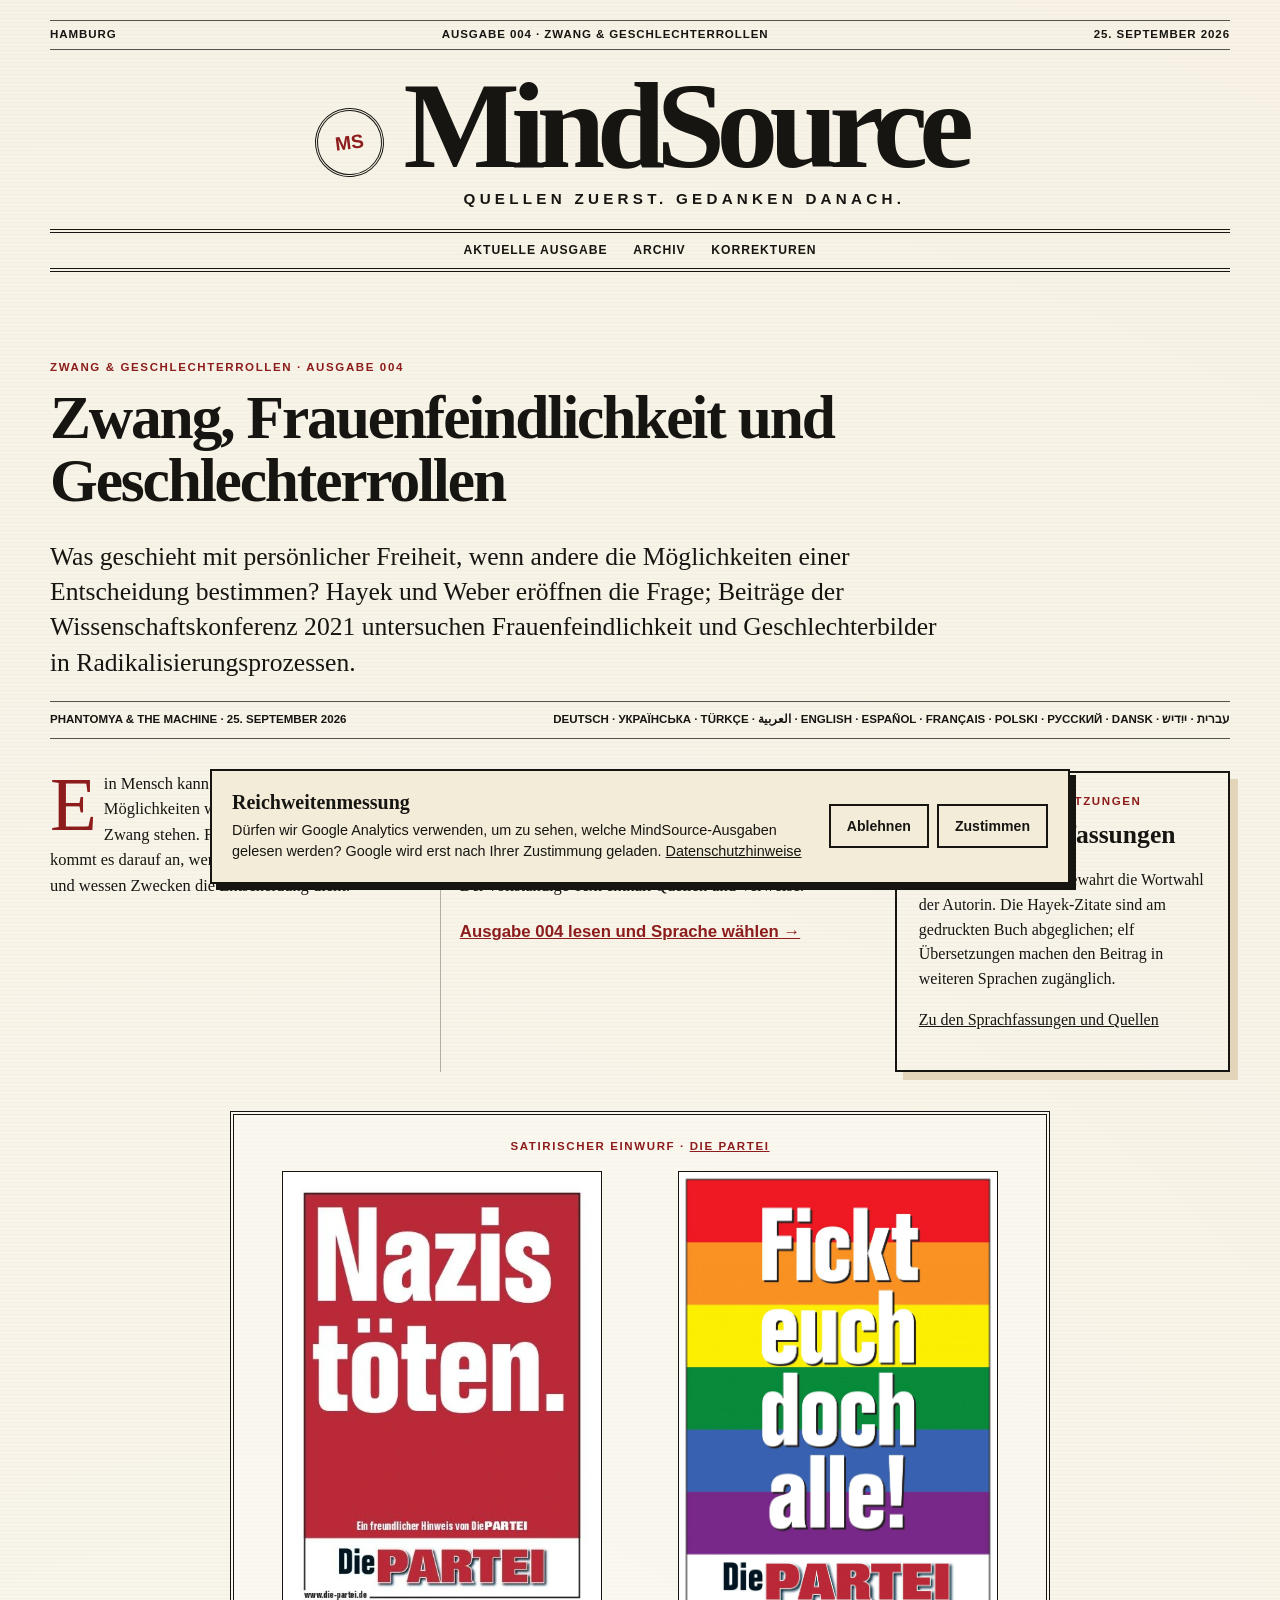
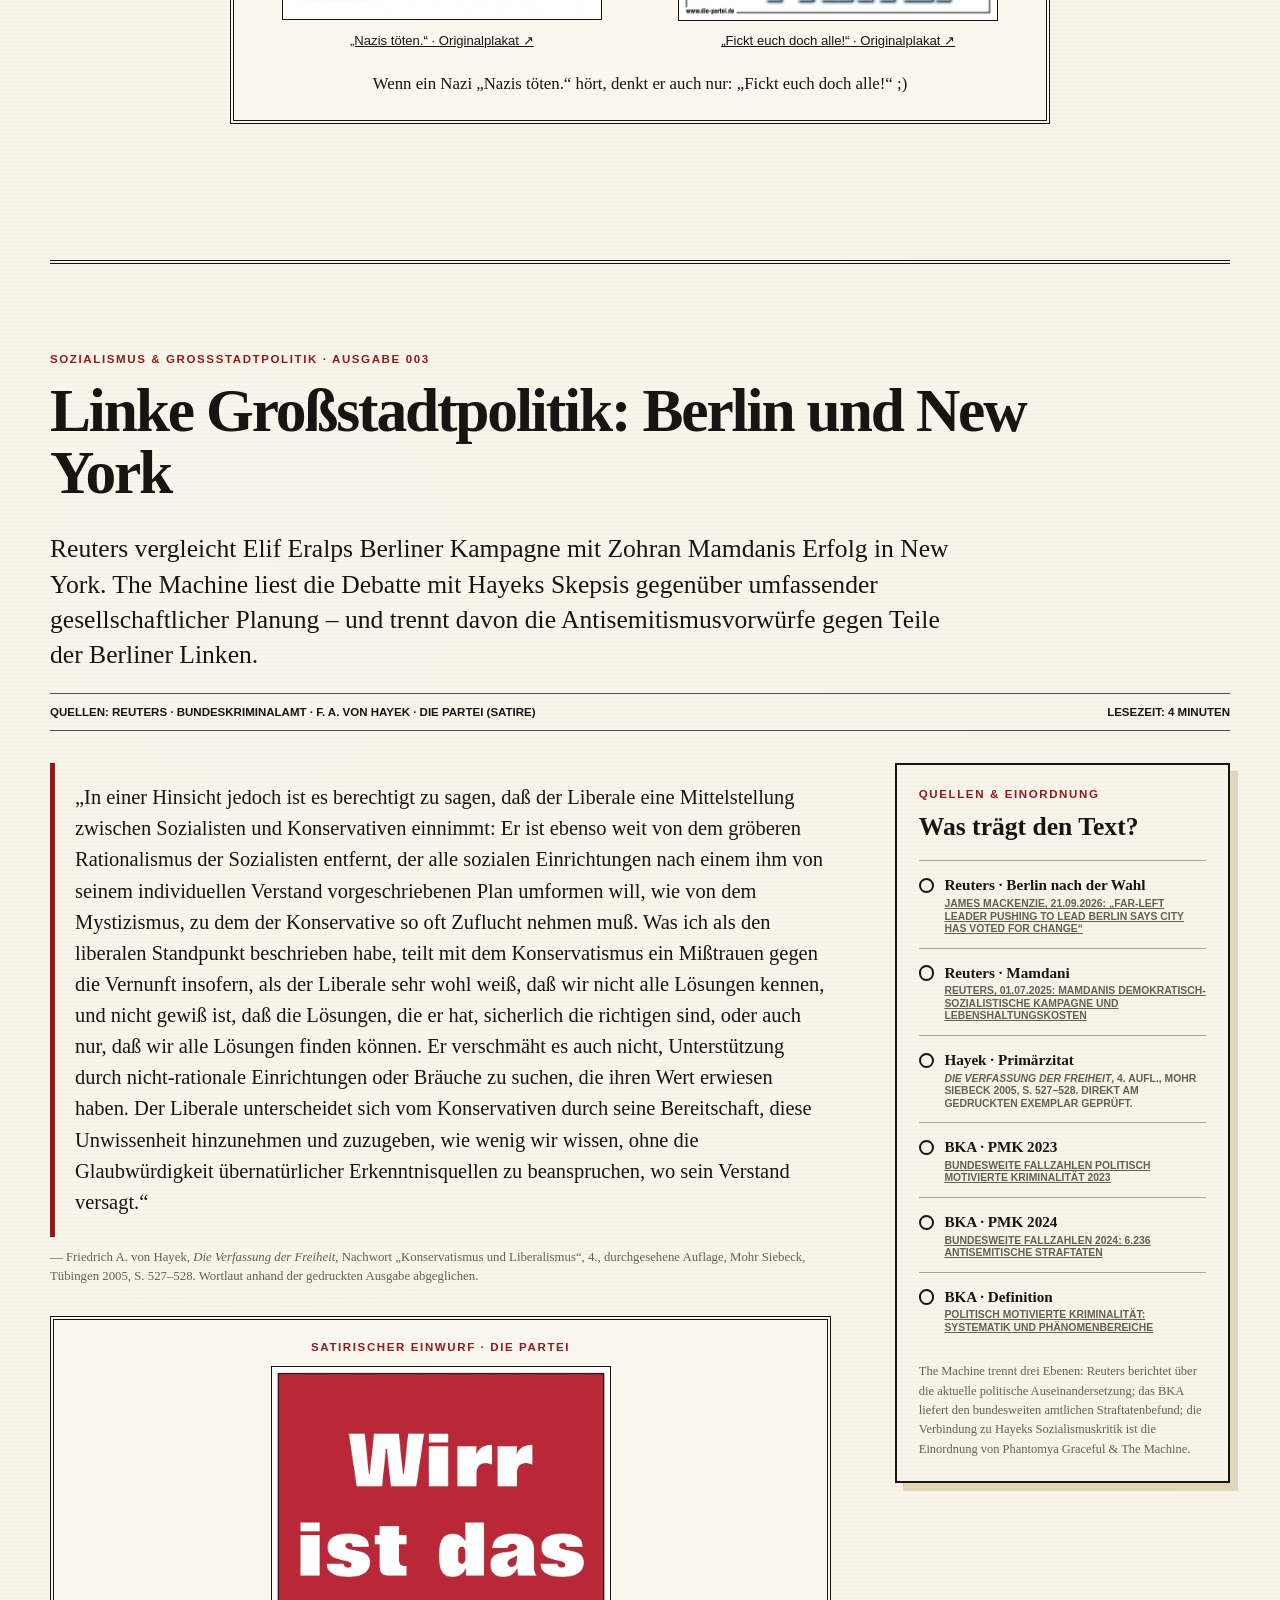
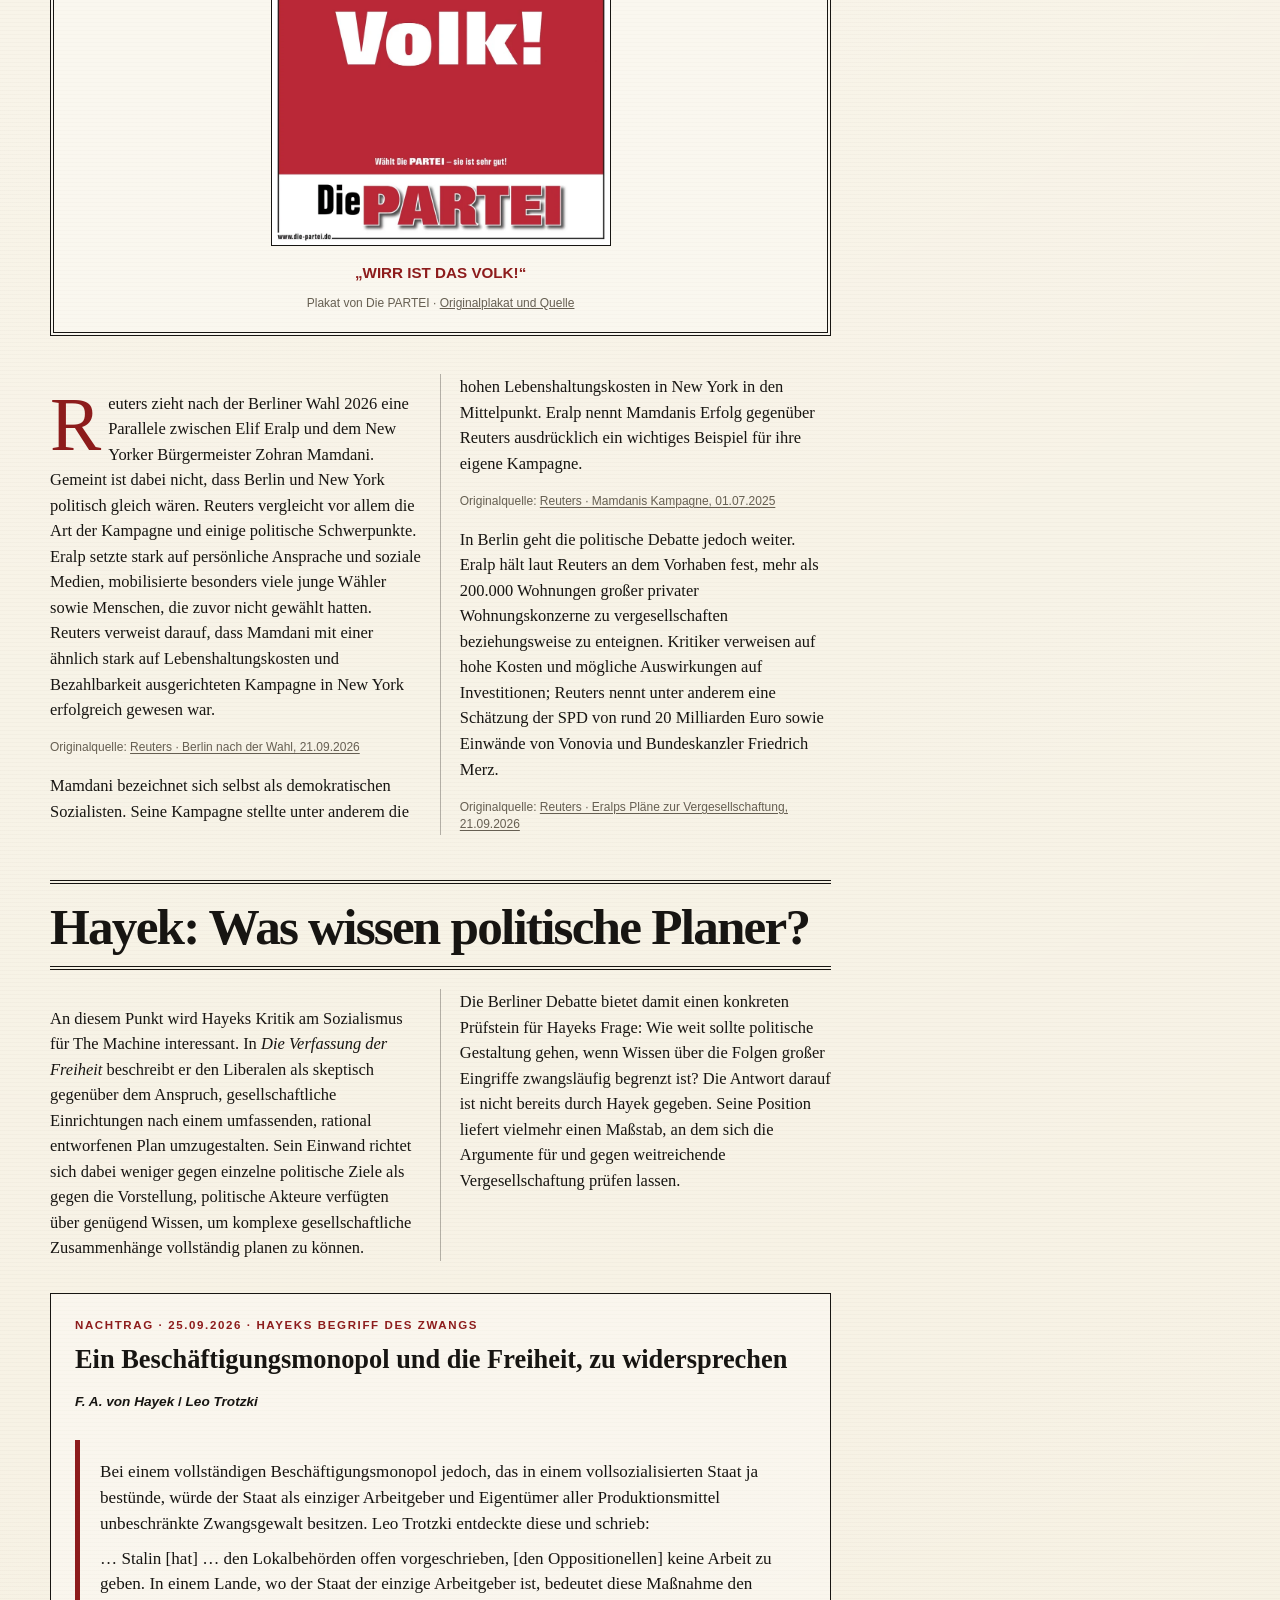
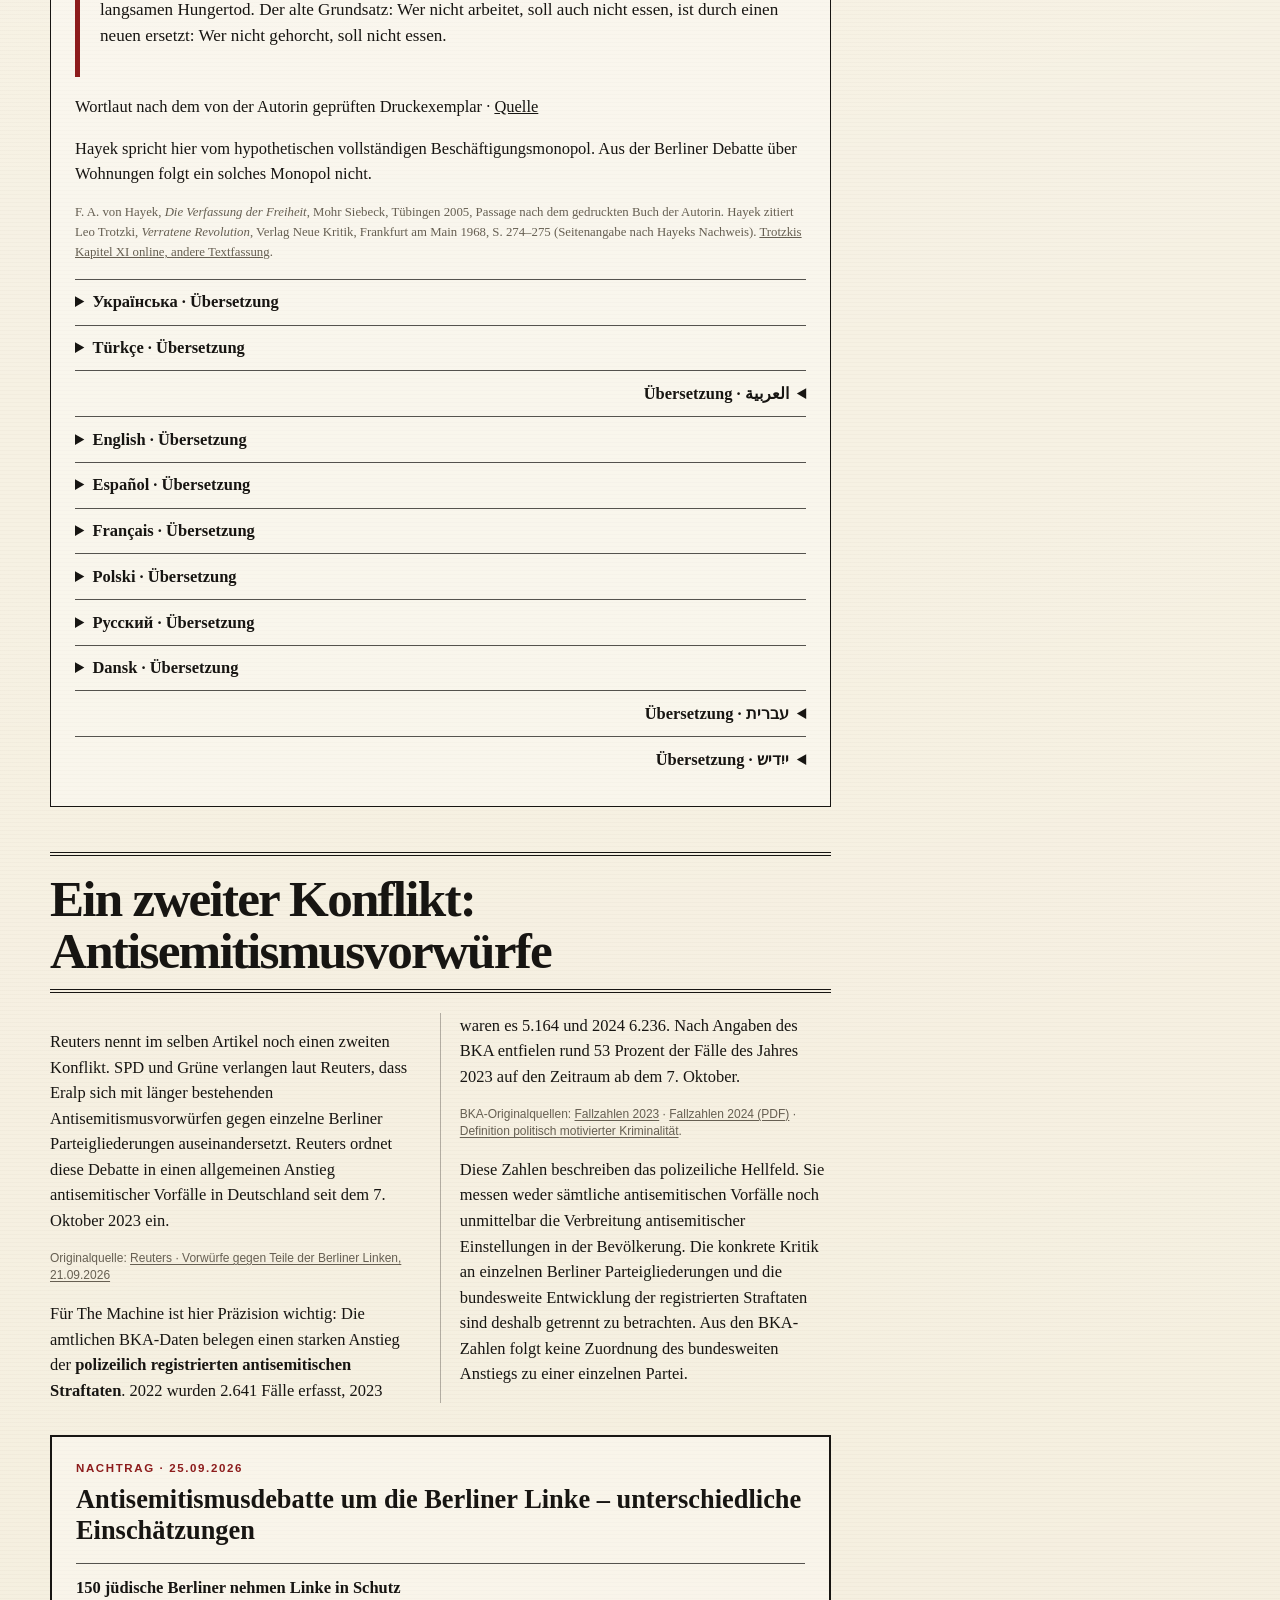
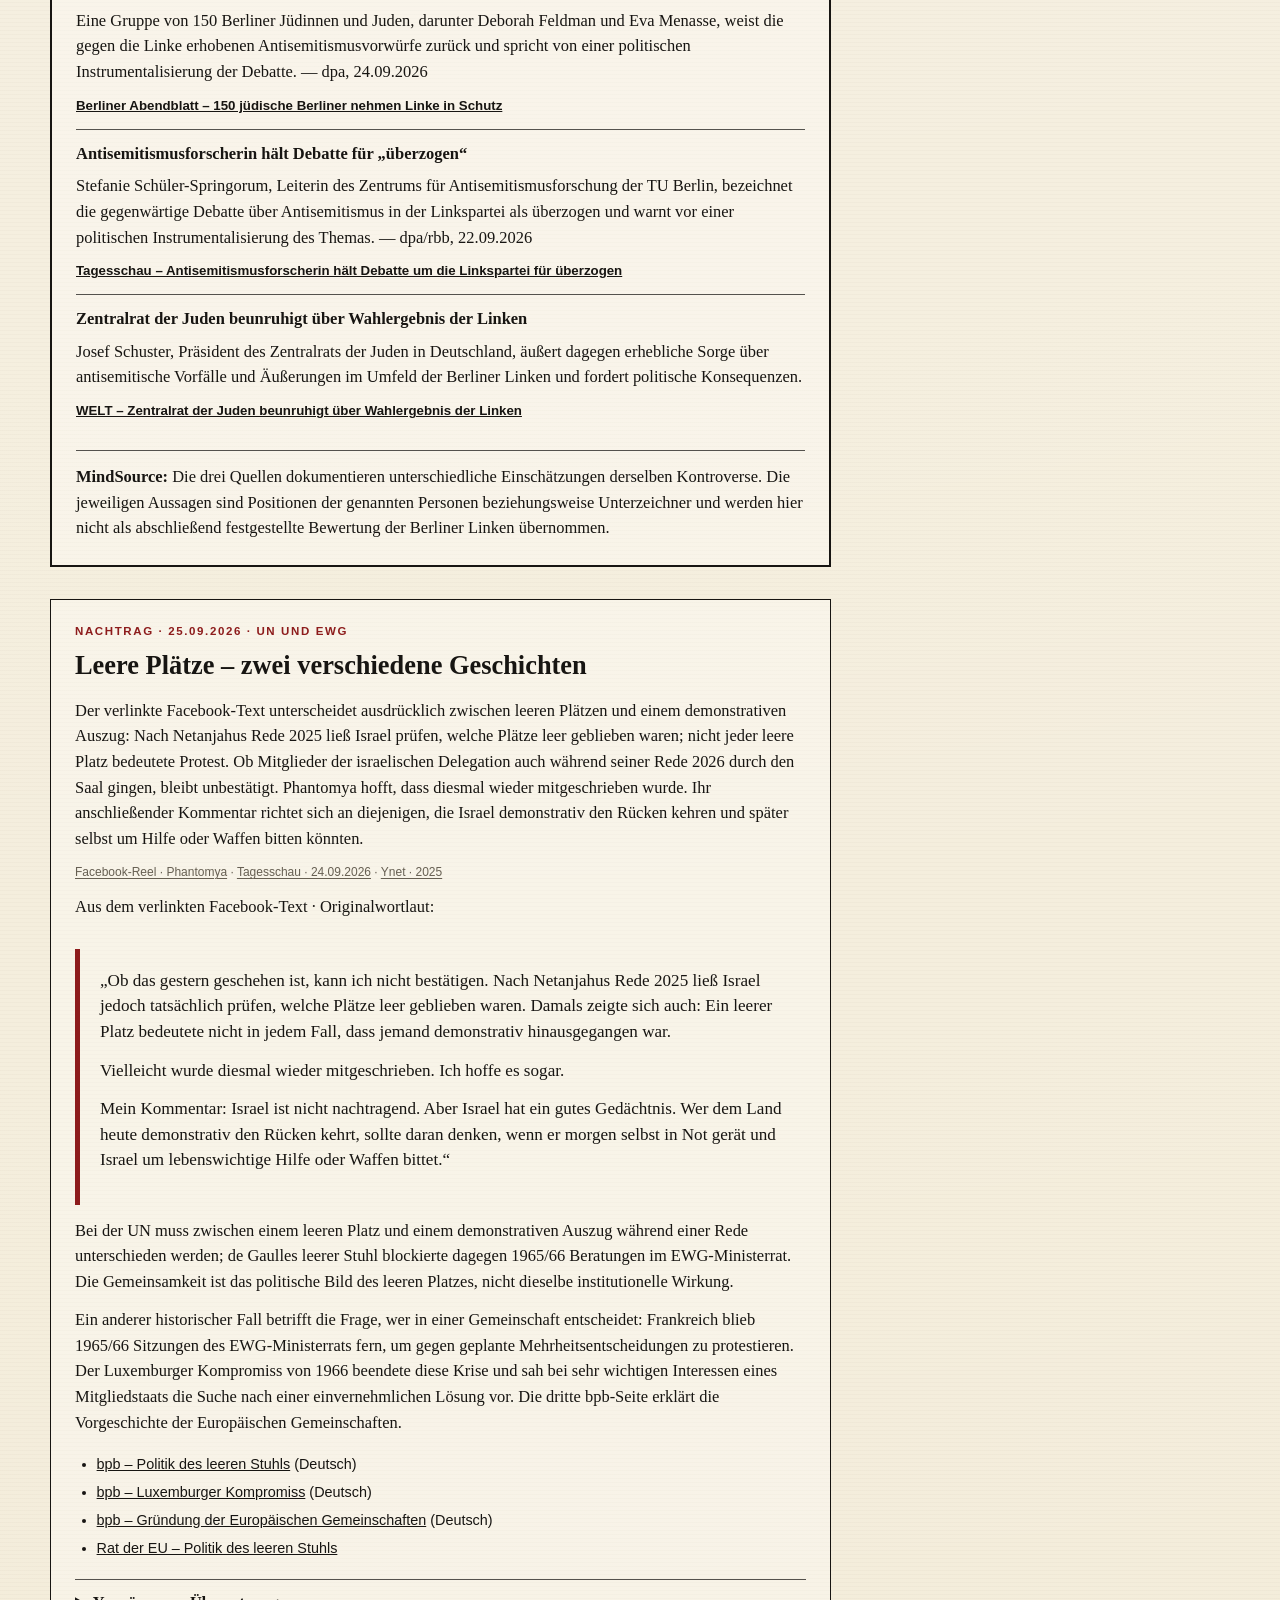
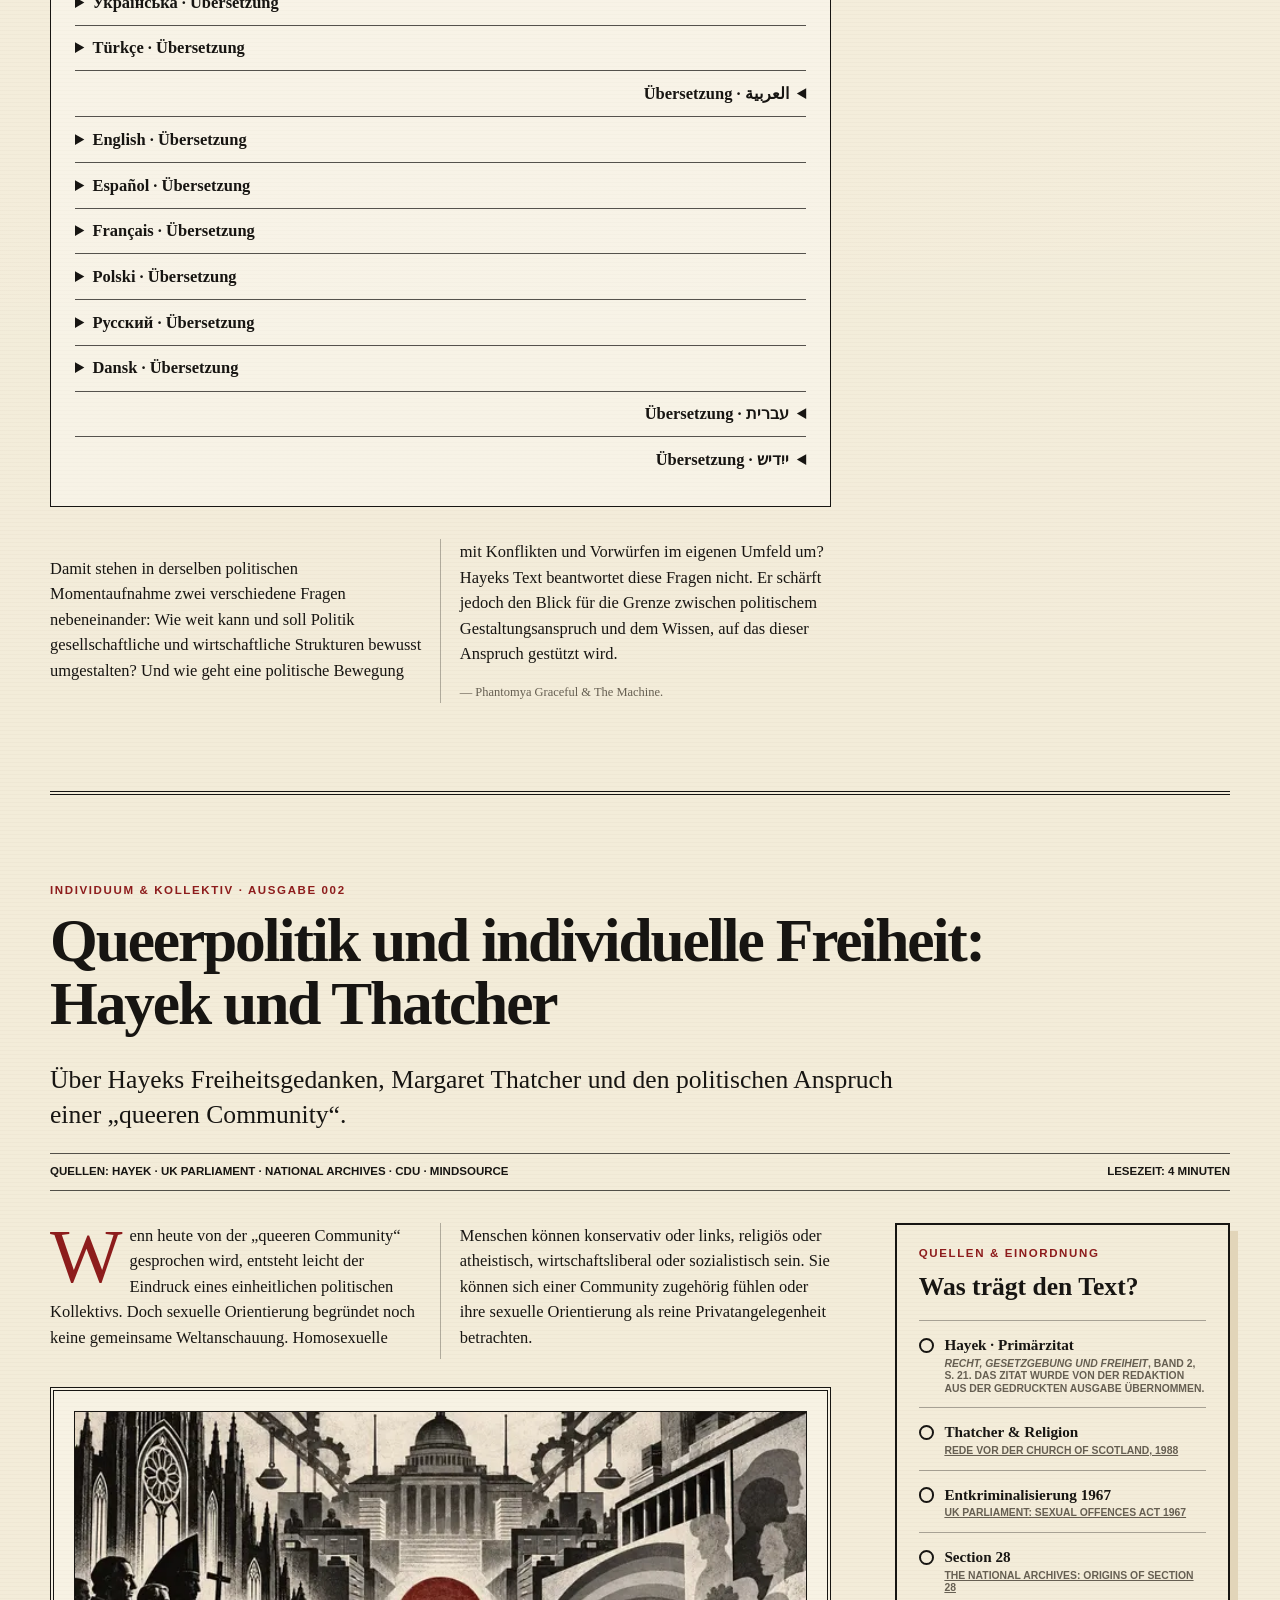
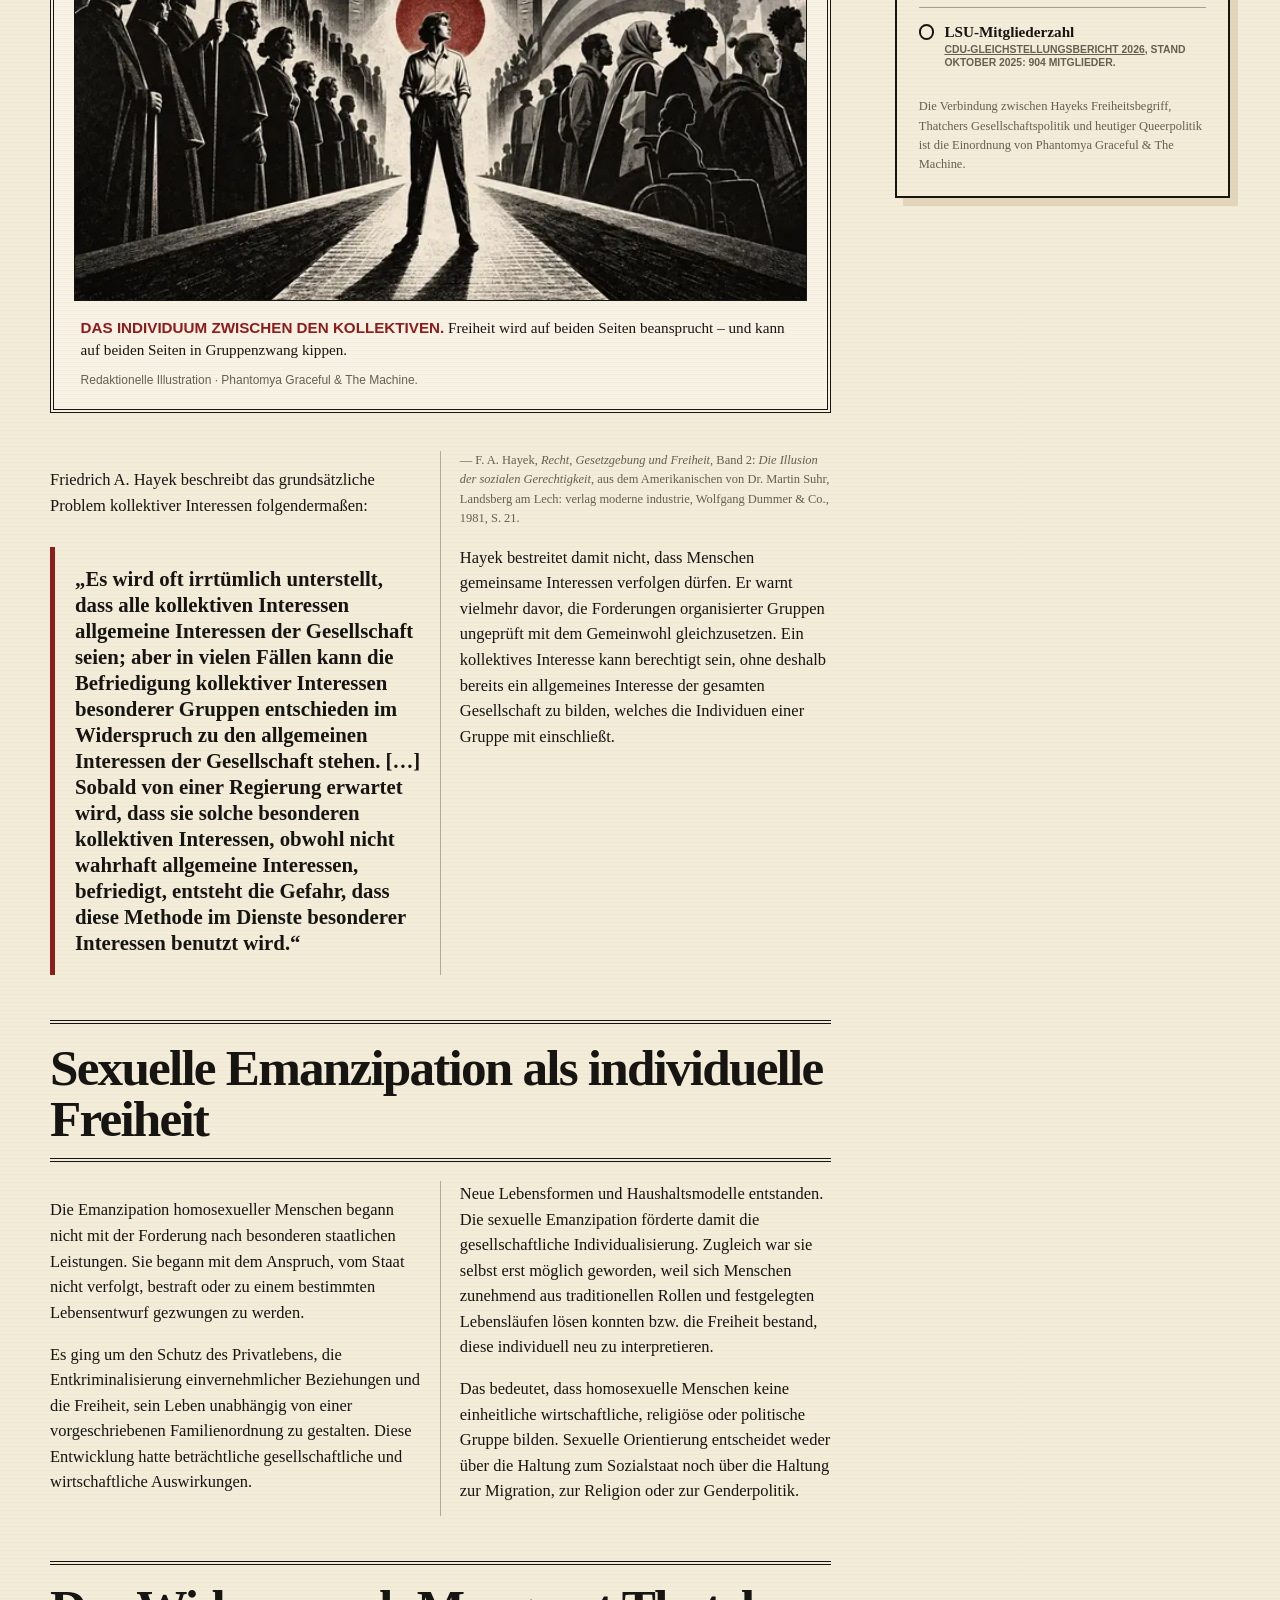
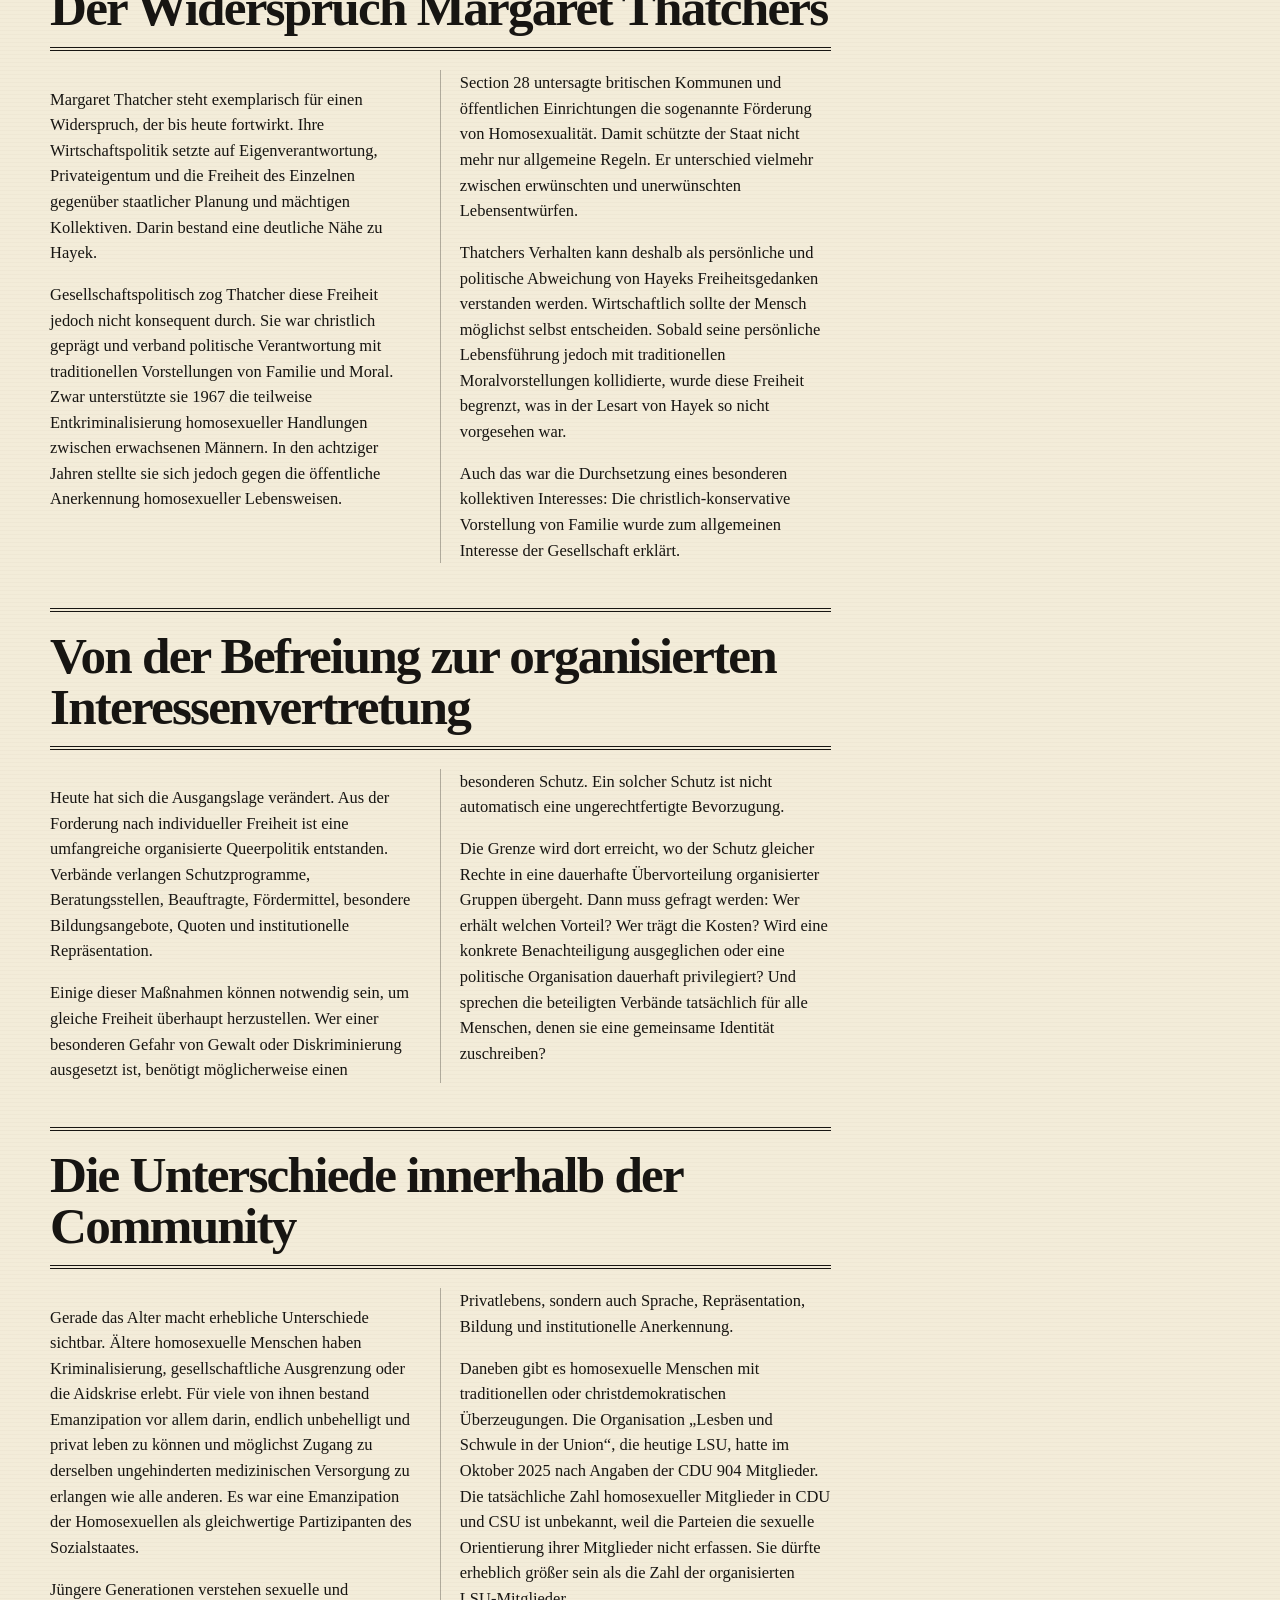
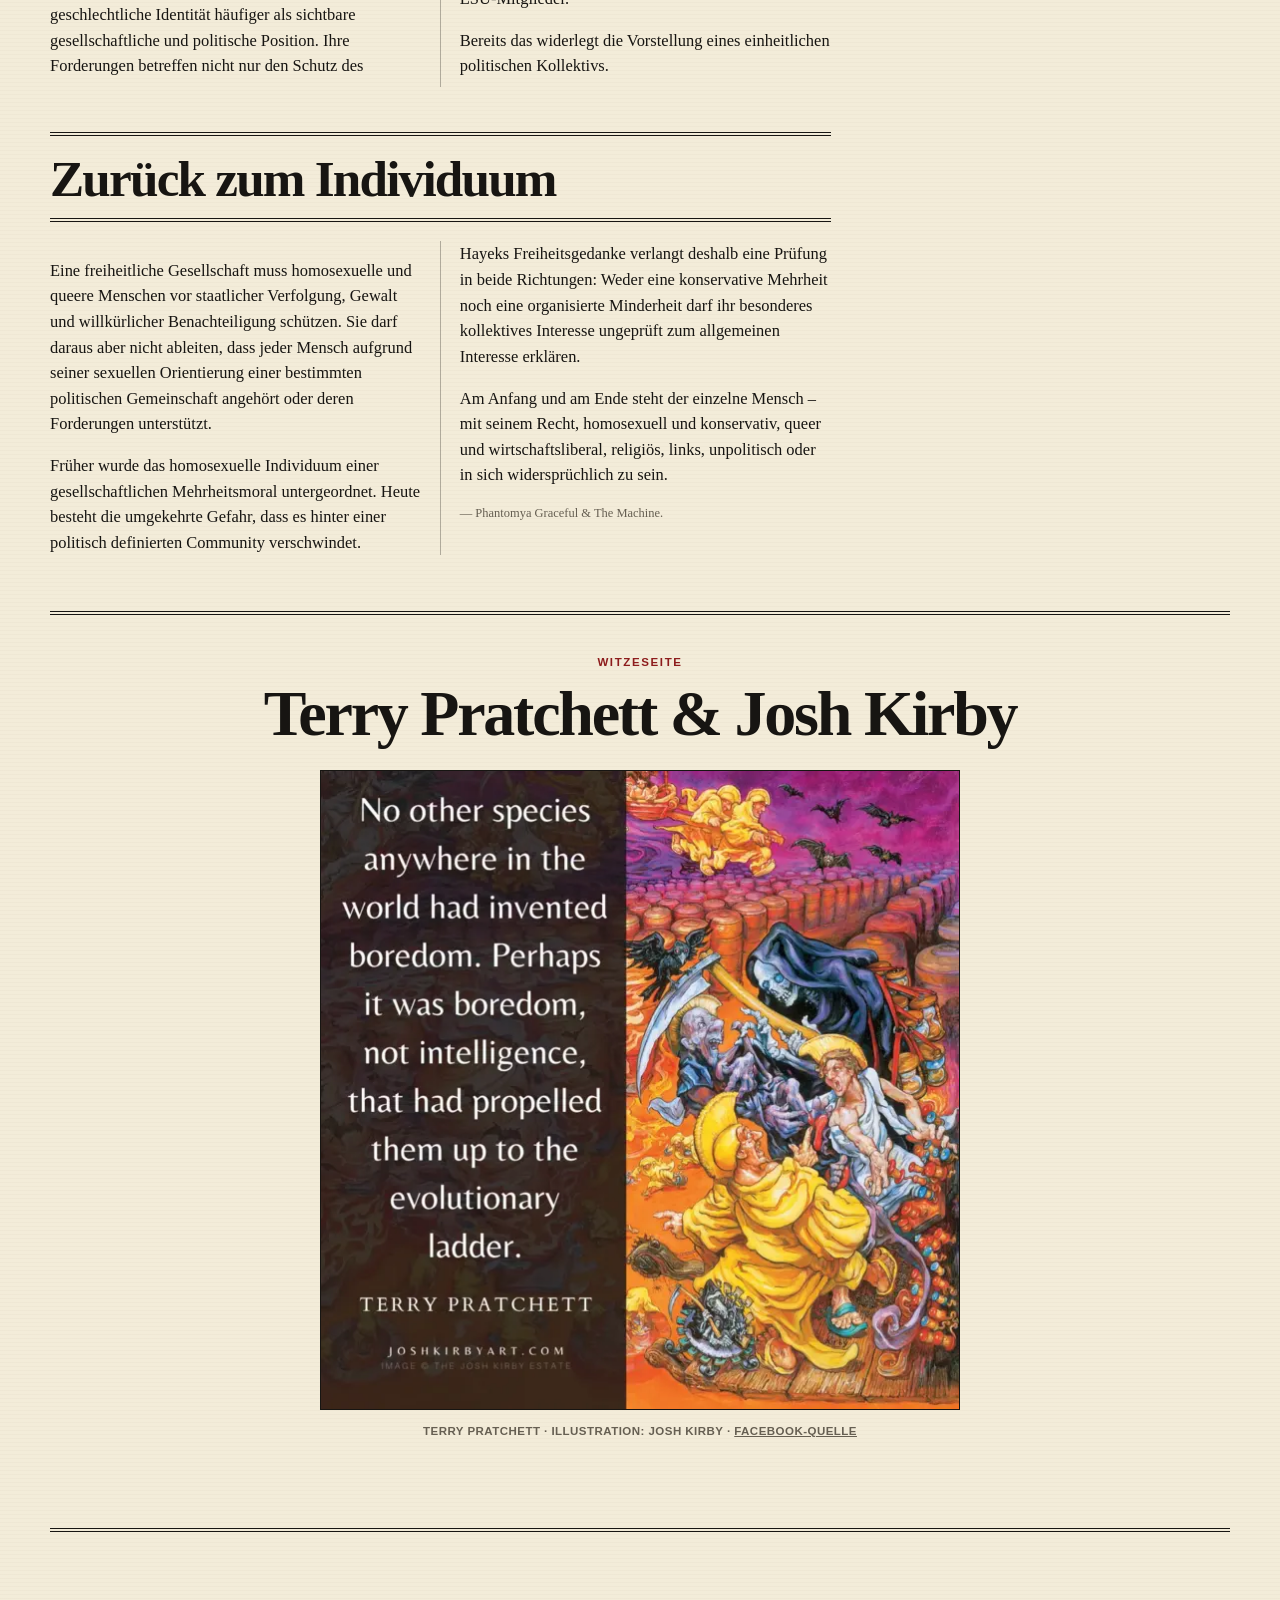
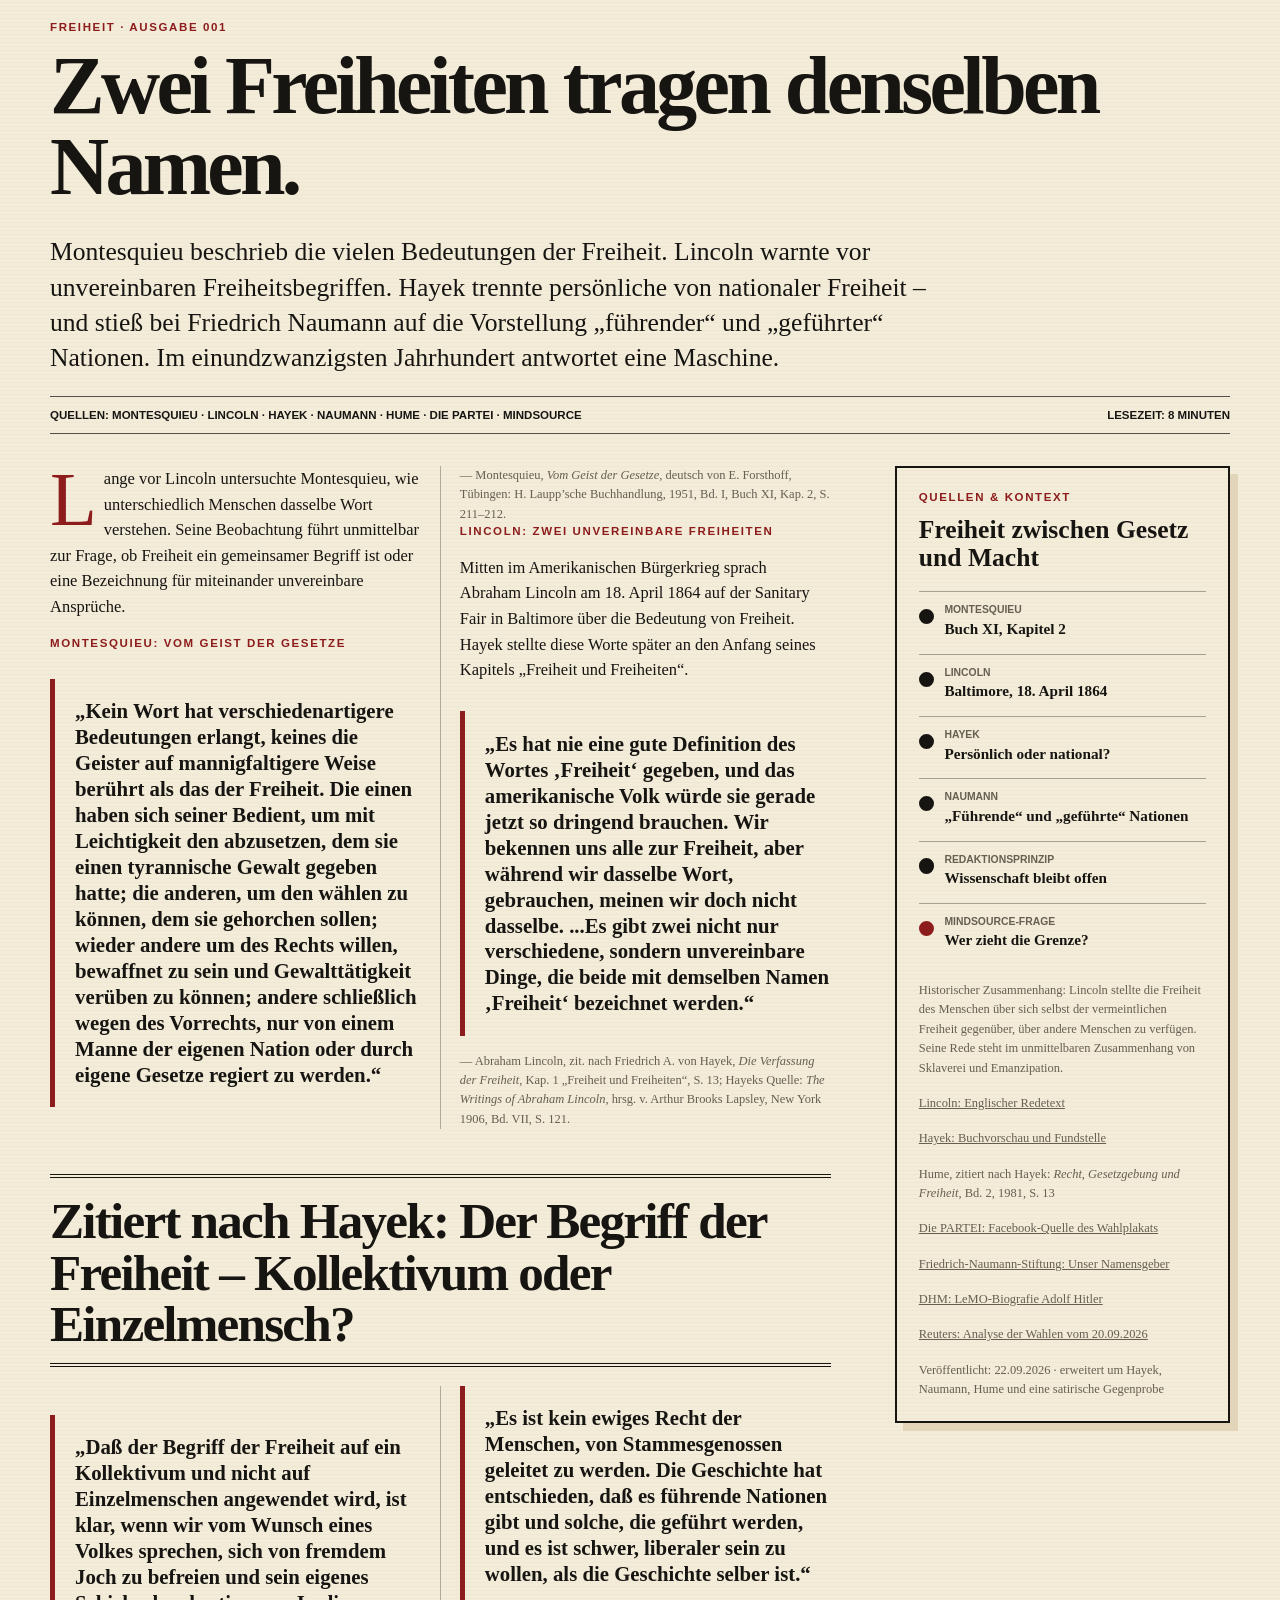
==== commit 46660528: "Correct quotation and context of Facebook post in issues 003 and 004" ====
--- a/index.html
+++ b/index.html
@@ -233,9 +233,11 @@
             <p class="section-label">Nachtrag · 25.09.2026 · UN und EWG</p>
             <h4 id="eu-003-title">Leere Plätze – zwei verschiedene Geschichten</h4>
             <section class="eu-context" lang="de">
-              <p>In ihrem verlinkten Reel-Text greift Phantomya die unbestätigte Behauptung auf, Mitglieder der israelischen Delegation hätten während Netanjahus UN-Rede am 24. September 2026 geprüft, welche Delegationen den Saal verlassen hatten. Sie kann das nicht bestätigen und schreibt, sie hoffe es. Für 2025 ist eine israelische Zählung der abwesenden Delegationen dokumentiert. Dabei galt: Nicht jede Abwesenheit war ein demonstrativer Auszug. Ihr Satz über Israels „gutes Gedächtnis“ und mögliche spätere Bitten um Hilfe oder Waffen ist ausdrücklich ihr Kommentar.</p>
+              <p>Der verlinkte Facebook-Text unterscheidet ausdrücklich zwischen leeren Plätzen und einem demonstrativen Auszug: Nach Netanjahus Rede 2025 ließ Israel prüfen, welche Plätze leer geblieben waren; nicht jeder leere Platz bedeutete Protest. Ob Mitglieder der israelischen Delegation auch während seiner Rede 2026 durch den Saal gingen, bleibt unbestätigt. Phantomya hofft, dass diesmal wieder mitgeschrieben wurde. Ihr anschließender Kommentar richtet sich an diejenigen, die Israel demonstrativ den Rücken kehren und später selbst um Hilfe oder Waffen bitten könnten.</p>
               <p class="source-link"><a href="https://www.facebook.com/reel/2213273479256560" target="_blank" rel="noopener noreferrer">Facebook-Reel · Phantomya</a> · <a href="https://www.tagesschau.de/ausland/asien/netanjahu-kritik-un-generaldebatte-100.html" target="_blank" rel="noopener noreferrer">Tagesschau · 24.09.2026</a> · <a href="https://www.ynetnews.com/article/hjclt2r3eg" target="_blank" rel="noopener noreferrer">Ynet · 2025</a></p>
-              <p>Die UN-Szene ist ein Protest gegen eine Rede; de Gaulles leerer Stuhl blockierte dagegen 1965/66 Beratungen im EWG-Ministerrat. Die Gemeinsamkeit ist das politische Bild des leeren Platzes, nicht dieselbe institutionelle Wirkung.</p>
+              <p class="source-line" lang="de">Aus dem verlinkten Facebook-Text · Originalwortlaut:</p>
+              <blockquote lang="de" dir="ltr"><p>„Ob das gestern geschehen ist, kann ich nicht bestätigen. Nach Netanjahus Rede 2025 ließ Israel jedoch tatsächlich prüfen, welche Plätze leer geblieben waren. Damals zeigte sich auch: Ein leerer Platz bedeutete nicht in jedem Fall, dass jemand demonstrativ hinausgegangen war.</p><p>Vielleicht wurde diesmal wieder mitgeschrieben. Ich hoffe es sogar.</p><p>Mein Kommentar: Israel ist nicht nachtragend. Aber Israel hat ein gutes Gedächtnis. Wer dem Land heute demonstrativ den Rücken kehrt, sollte daran denken, wenn er morgen selbst in Not gerät und Israel um lebenswichtige Hilfe oder Waffen bittet.“</p></blockquote>
+              <p>Bei der UN muss zwischen einem leeren Platz und einem demonstrativen Auszug während einer Rede unterschieden werden; de Gaulles leerer Stuhl blockierte dagegen 1965/66 Beratungen im EWG-Ministerrat. Die Gemeinsamkeit ist das politische Bild des leeren Platzes, nicht dieselbe institutionelle Wirkung.</p>
               <p>Ein anderer historischer Fall betrifft die Frage, wer in einer Gemeinschaft entscheidet: Frankreich blieb 1965/66 Sitzungen des EWG-Ministerrats fern, um gegen geplante Mehrheitsentscheidungen zu protestieren. Der Luxemburger Kompromiss von 1966 beendete diese Krise und sah bei sehr wichtigen Interessen eines Mitgliedstaats die Suche nach einer einvernehmlichen Lösung vor. Die dritte bpb-Seite erklärt die Vorgeschichte der Europäischen Gemeinschaften.</p>
               <ul class="eu-links">
                 <li><a href="https://www.bpb.de/kurz-knapp/lexika/das-europalexikon/177195/politik-des-leeren-stuhls/" target="_blank" rel="noopener noreferrer">bpb – Politik des leeren Stuhls</a> <span lang="de">(Deutsch)</span></li>
@@ -248,9 +250,11 @@
               <details lang="uk"><summary>Українська · Übersetzung</summary>
                 <section class="eu-context" lang="uk">
                   <h4>Порожні місця — дві різні історії</h4>
-                  <p>У тексті до свого рілса Фантомія згадує непідтверджене повідомлення, нібито члени ізраїльської делегації під час промови Нетаньягу в ООН 24 вересня 2026 року перевіряли, представники яких делегацій вийшли із зали. Вона не може цього підтвердити, але пише, що сподівається на це. За 2025 рік задокументовано ізраїльський підрахунок відсутніх делегацій. Не кожна відсутність означала демонстративний вихід. Її слова про «добру пам’ять» Ізраїлю та можливі майбутні прохання про допомогу чи зброю — це її власний коментар.</p>
-                  <p class="source-link"><a href="https://www.facebook.com/reel/2213273479256560" target="_blank" rel="noopener noreferrer">Facebook-Reel · Phantomya</a> · <a href="https://www.tagesschau.de/ausland/asien/netanjahu-kritik-un-generaldebatte-100.html" target="_blank" rel="noopener noreferrer">Tagesschau · 24.09.2026</a> · <a href="https://www.ynetnews.com/article/hjclt2r3eg" target="_blank" rel="noopener noreferrer">Ynet · 2025</a></p>
-                  <p>У випадку ООН ідеться про протест проти промови; порожнє крісло де Голля у 1965–1966 роках натомість блокувало роботу Ради міністрів ЄЕС. Спільним є політичний образ порожнього місця, а не однаковий інституційний наслідок.</p>
+                  <p>У дописі Facebook чітко розрізняються порожні місця та демонстративний вихід: після виступу Нетаньягу 2025 року Ізраїль перевірив, які місця залишилися порожніми; не кожне порожнє місце означало протест. Чи ходили члени ізраїльської делегації залом під час його виступу 2026 року, не підтверджено. Фантомія сподівається, що цього разу теж занотовували. Її подальший коментар звернений до тих, хто демонстративно відвертається від Ізраїлю, але згодом може сам просити його про допомогу чи зброю.</p>
+                  <p class="source-link"><a href="https://www.facebook.com/reel/2213273479256560" target="_blank" rel="noopener noreferrer">Facebook-Reel · Phantomya</a> · <a href="https://www.tagesschau.de/ausland/asien/netanjahu-kritik-un-generaldebatte-100.html" target="_blank" rel="noopener noreferrer">Tagesschau · 24.09.2026</a> · <a href="https://www.ynetnews.com/article/hjclt2r3eg" target="_blank" rel="noopener noreferrer">Ynet · 2025</a></p>
+                  <p class="source-line" lang="uk">Із пов’язаного допису Facebook · оригінал німецькою:</p>
+                  <blockquote lang="de" dir="ltr"><p>„Ob das gestern geschehen ist, kann ich nicht bestätigen. Nach Netanjahus Rede 2025 ließ Israel jedoch tatsächlich prüfen, welche Plätze leer geblieben waren. Damals zeigte sich auch: Ein leerer Platz bedeutete nicht in jedem Fall, dass jemand demonstrativ hinausgegangen war.</p><p>Vielleicht wurde diesmal wieder mitgeschrieben. Ich hoffe es sogar.</p><p>Mein Kommentar: Israel ist nicht nachtragend. Aber Israel hat ein gutes Gedächtnis. Wer dem Land heute demonstrativ den Rücken kehrt, sollte daran denken, wenn er morgen selbst in Not gerät und Israel um lebenswichtige Hilfe oder Waffen bittet.“</p></blockquote>
+                  <p>В ООН слід розрізняти порожнє місце та демонстративний вихід під час промови; порожнє крісло де Голля натомість блокувало засідання Ради міністрів ЄЕС у 1965–1966 роках. Спільним є політичний образ порожнього місця, а не однаковий інституційний наслідок.</p>
                   <p>Інший історичний випадок стосується того, хто ухвалює рішення у спільноті: у 1965–1966 роках Франція не брала участі в засіданнях Ради міністрів ЄЕС на знак протесту проти запланованого переходу до голосування більшістю. Люксембурзький компроміс 1966 року завершив цю кризу й передбачав пошук узгодженого рішення, якщо зачіпалися дуже важливі інтереси держави-члена. Третє джерело bpb пояснює історію створення Європейських співтовариств.</p>
                   <ul class="eu-links">
                     <li><a href="https://www.bpb.de/kurz-knapp/lexika/das-europalexikon/177195/politik-des-leeren-stuhls/" target="_blank" rel="noopener noreferrer">bpb – Політика «порожнього крісла»</a> <span lang="de">(Deutsch)</span></li>
@@ -263,9 +267,11 @@
               <details lang="tr"><summary>Türkçe · Übersetzung</summary>
                 <section class="eu-context" lang="tr">
                   <h4>Boş koltuklar – iki ayrı hikâye</h4>
-                  <p>Phantomya, bağlantı verilen reel metninde, 24 Eylül 2026’daki Netanyahu BM konuşması sırasında İsrail heyetinin bazı üyelerinin salondan hangi heyetlerin ayrıldığını kontrol ettiği yönündeki doğrulanmamış iddiayı aktarıyor. Bunu doğrulayamadığını, ama doğru olmasını umduğunu söylüyor. 2025’te İsrail’in salonda bulunmayan heyetleri saydığı belgelenmiştir; her yokluk protesto amacıyla salonu terk etmek değildi. İsrail’in “güçlü hafızası” ve gelecekte yardım ya da silah talep edilebileceği hakkındaki sözleri kendi yorumudur.</p>
-                  <p class="source-link"><a href="https://www.facebook.com/reel/2213273479256560" target="_blank" rel="noopener noreferrer">Facebook-Reel · Phantomya</a> · <a href="https://www.tagesschau.de/ausland/asien/netanjahu-kritik-un-generaldebatte-100.html" target="_blank" rel="noopener noreferrer">Tagesschau · 24.09.2026</a> · <a href="https://www.ynetnews.com/article/hjclt2r3eg" target="_blank" rel="noopener noreferrer">Ynet · 2025</a></p>
-                  <p>BM’deki olay bir konuşmaya karşı protestodur; de Gaulle’ün boş sandalyesi ise 1965–1966’da AET Bakanlar Konseyinin çalışmalarını engellemişti. Ortak nokta boş koltuğun siyasi simgesidir; kurumsal sonuçları aynı değildir.</p>
+                  <p>Bağlantıdaki Facebook metni, boş koltuklarla protesto amacıyla salonu terk etmeyi açıkça ayırıyor: Netanyahu’nun 2025’teki konuşmasından sonra İsrail hangi koltukların boş kaldığını kontrol ettirdi; her boş koltuk protesto anlamına gelmiyordu. İsrail heyetinden kişilerin 2026’daki konuşma sırasında salonu dolaşıp dolaşmadığı doğrulanmış değil. Phantomya, bu kez de not tutulmuş olmasını umuyor. Ardından gelen yorumu, İsrail’e gösteri amacıyla sırt çevirip daha sonra ondan yardım veya silah isteyebilecek kişilere yöneliktir.</p>
+                  <p class="source-link"><a href="https://www.facebook.com/reel/2213273479256560" target="_blank" rel="noopener noreferrer">Facebook-Reel · Phantomya</a> · <a href="https://www.tagesschau.de/ausland/asien/netanjahu-kritik-un-generaldebatte-100.html" target="_blank" rel="noopener noreferrer">Tagesschau · 24.09.2026</a> · <a href="https://www.ynetnews.com/article/hjclt2r3eg" target="_blank" rel="noopener noreferrer">Ynet · 2025</a></p>
+                  <p class="source-line" lang="tr">Bağlantıdaki Facebook metninden · Almanca aslı:</p>
+                  <blockquote lang="de" dir="ltr"><p>„Ob das gestern geschehen ist, kann ich nicht bestätigen. Nach Netanjahus Rede 2025 ließ Israel jedoch tatsächlich prüfen, welche Plätze leer geblieben waren. Damals zeigte sich auch: Ein leerer Platz bedeutete nicht in jedem Fall, dass jemand demonstrativ hinausgegangen war.</p><p>Vielleicht wurde diesmal wieder mitgeschrieben. Ich hoffe es sogar.</p><p>Mein Kommentar: Israel ist nicht nachtragend. Aber Israel hat ein gutes Gedächtnis. Wer dem Land heute demonstrativ den Rücken kehrt, sollte daran denken, wenn er morgen selbst in Not gerät und Israel um lebenswichtige Hilfe oder Waffen bittet.“</p></blockquote>
+                  <p>BM’de bir konuşma sırasındaki boş koltuk ile protesto amacıyla salonu terk etmek birbirinden ayrılmalıdır; de Gaulle’ün boş sandalyesi ise 1965–1966’da AET Bakanlar Konseyindeki görüşmeleri engellemişti. Ortak nokta boş koltuğun siyasi simgesidir; kurumsal sonuçları aynı değildir.</p>
                   <p>Başka bir tarihsel örnek, bir toplulukta kararları kimin verdiği sorusuyla ilgilidir: Fransa, planlanan çoğunluk oylamasını protesto etmek için 1965–1966 yıllarında AET Bakanlar Konseyi toplantılarına katılmadı. 1966 Lüksemburg Uzlaşması bu krizi sona erdirdi ve bir üye devletin çok önemli çıkarları söz konusu olduğunda uzlaşmaya dayalı çözüm aranmasını öngördü. Üçüncü bpb kaynağı Avrupa Topluluklarının kuruluş geçmişini açıklar.</p>
                   <ul class="eu-links">
                     <li><a href="https://www.bpb.de/kurz-knapp/lexika/das-europalexikon/177195/politik-des-leeren-stuhls/" target="_blank" rel="noopener noreferrer">bpb – Boş Sandalye Politikası</a> <span lang="de">(Deutsch)</span></li>
@@ -278,9 +284,11 @@
               <details lang="ar" dir="rtl"><summary>العربية · Übersetzung</summary>
                 <section class="eu-context" lang="ar" dir="rtl">
                   <h4>المقاعد الخالية: قصتان مختلفتان</h4>
-                  <p>تذكر فانتوميا في نص الريل المرتبط ادعاءً غير مؤكد بأن أعضاءً من الوفد الإسرائيلي تحققوا خلال خطاب نتنياهو أمام الأمم المتحدة في 24 سبتمبر 2026 من الوفود التي غادرت القاعة. وتقول إنها لا تستطيع تأكيد ذلك، لكنها تأمل أن يكون قد حدث. وثّق عام 2025 إحصاء إسرائيلي للوفود الغائبة؛ ولم يكن كل غياب خروجًا احتجاجيًا من القاعة. أما حديثها عن «ذاكرة إسرائيل الجيدة» واحتمال طلب المساعدة أو السلاح منها لاحقًا فهو تعليقها الشخصي.</p>
-                  <p class="source-link"><a href="https://www.facebook.com/reel/2213273479256560" target="_blank" rel="noopener noreferrer">Facebook-Reel · Phantomya</a> · <a href="https://www.tagesschau.de/ausland/asien/netanjahu-kritik-un-generaldebatte-100.html" target="_blank" rel="noopener noreferrer">Tagesschau · 24.09.2026</a> · <a href="https://www.ynetnews.com/article/hjclt2r3eg" target="_blank" rel="noopener noreferrer">Ynet · 2025</a></p>
-                  <p>ما حدث في الأمم المتحدة احتجاج على خطاب؛ أما سياسة المقعد الفارغ لدى ديغول فقد عطّلت اجتماعات مجلس وزراء الجماعة الاقتصادية الأوروبية في 1965 و1966. الجامع بينهما صورة المقعد الخالي سياسيًا، لا الأثر المؤسسي نفسه.</p>
+                  <p>يميّز نص المنشور المرتبط على فيسبوك بوضوح بين المقاعد الخالية والخروج الاحتجاجي: بعد خطاب نتنياهو عام 2025 طلبت إسرائيل التحقق من المقاعد التي بقيت خالية؛ ولم يكن كل مقعد خالٍ دليلاً على الاحتجاج. ولم يتأكد ما إذا كان أعضاء من الوفد الإسرائيلي قد جالوا في القاعة خلال خطابه عام 2026. وتأمل فانتوميا أن تكون الملاحظات قد دُوّنت هذه المرة أيضًا. وتعليقها اللاحق موجّه إلى من يديرون ظهورهم لإسرائيل بصورة احتجاجية وقد يطلبون منها لاحقًا مساعدة أو سلاحًا.</p>
+                  <p class="source-link"><a href="https://www.facebook.com/reel/2213273479256560" target="_blank" rel="noopener noreferrer">Facebook-Reel · Phantomya</a> · <a href="https://www.tagesschau.de/ausland/asien/netanjahu-kritik-un-generaldebatte-100.html" target="_blank" rel="noopener noreferrer">Tagesschau · 24.09.2026</a> · <a href="https://www.ynetnews.com/article/hjclt2r3eg" target="_blank" rel="noopener noreferrer">Ynet · 2025</a></p>
+                  <p class="source-line" lang="ar">من نص المنشور المرتبط على فيسبوك · النص الأصلي بالألمانية:</p>
+                  <blockquote lang="de" dir="ltr"><p>„Ob das gestern geschehen ist, kann ich nicht bestätigen. Nach Netanjahus Rede 2025 ließ Israel jedoch tatsächlich prüfen, welche Plätze leer geblieben waren. Damals zeigte sich auch: Ein leerer Platz bedeutete nicht in jedem Fall, dass jemand demonstrativ hinausgegangen war.</p><p>Vielleicht wurde diesmal wieder mitgeschrieben. Ich hoffe es sogar.</p><p>Mein Kommentar: Israel ist nicht nachtragend. Aber Israel hat ein gutes Gedächtnis. Wer dem Land heute demonstrativ den Rücken kehrt, sollte daran denken, wenn er morgen selbst in Not gerät und Israel um lebenswichtige Hilfe oder Waffen bittet.“</p></blockquote>
+                  <p>في الأمم المتحدة يجب التمييز بين المقعد الخالي والخروج الاحتجاجي أثناء خطاب؛ أما سياسة المقعد الفارغ لدى ديغول فقد عطّلت اجتماعات مجلس وزراء الجماعة الاقتصادية الأوروبية في 1965 و1966. الجامع بينهما صورة المقعد الخالي سياسيًا، لا الأثر المؤسسي نفسه.</p>
                   <p>تتعلق واقعة تاريخية أخرى بمن يملك حق اتخاذ القرار داخل الجماعة: امتنعت فرنسا في عامَي 1965 و1966 عن حضور اجتماعات مجلس وزراء الجماعة الاقتصادية الأوروبية احتجاجًا على خطط اعتماد التصويت بالأغلبية. أنهت تسوية لوكسمبورغ عام 1966 هذه الأزمة، ونصّت على السعي إلى حل توافقي عندما تتأثر مصالح بالغة الأهمية لإحدى الدول الأعضاء. ويوضح مصدر ثالث من الوكالة الاتحادية للتثقيف السياسي تاريخ نشأة الجماعات الأوروبية.</p>
                   <ul class="eu-links">
                     <li><a href="https://www.bpb.de/kurz-knapp/lexika/das-europalexikon/177195/politik-des-leeren-stuhls/" target="_blank" rel="noopener noreferrer">bpb – سياسة الكرسي الفارغ</a> <span lang="de">(Deutsch)</span></li>
@@ -293,9 +301,11 @@
               <details lang="en"><summary>English · Übersetzung</summary>
                 <section class="eu-context" lang="en">
                   <h4>Empty seats – two different stories</h4>
-                  <p>In her linked reel caption, Phantomya describes an unverified claim that members of the Israeli delegation checked which delegations had left the hall during Netanyahu’s UN speech on 24 September 2026. She says she cannot confirm it, but hopes it happened. An Israeli tally of absent delegations in 2025 is documented; an empty seat did not always mean a staged walkout. Her remarks about Israel’s “good memory” and possible future requests for help or weapons are expressly her own commentary.</p>
-                  <p class="source-link"><a href="https://www.facebook.com/reel/2213273479256560" target="_blank" rel="noopener noreferrer">Facebook-Reel · Phantomya</a> · <a href="https://www.tagesschau.de/ausland/asien/netanjahu-kritik-un-generaldebatte-100.html" target="_blank" rel="noopener noreferrer">Tagesschau · 24.09.2026</a> · <a href="https://www.ynetnews.com/article/hjclt2r3eg" target="_blank" rel="noopener noreferrer">Ynet · 2025</a></p>
-                  <p>The UN scene is a protest against a speech; de Gaulle’s empty chair, by contrast, blocked work in the EEC Council in 1965–66. The shared element is the political image of an empty seat, not the same institutional effect.</p>
+                  <p>The linked Facebook post explicitly distinguishes empty seats from a demonstrative walkout: after Netanyahu’s 2025 speech, Israel had the empty seats checked; an empty seat did not always signify protest. It remains unconfirmed whether members of the Israeli delegation walked around the hall during his 2026 speech. Phantomya hopes a record was again kept. Her ensuing comment addresses those who demonstratively turn their backs on Israel but might later ask it for help or weapons.</p>
+                  <p class="source-link"><a href="https://www.facebook.com/reel/2213273479256560" target="_blank" rel="noopener noreferrer">Facebook-Reel · Phantomya</a> · <a href="https://www.tagesschau.de/ausland/asien/netanjahu-kritik-un-generaldebatte-100.html" target="_blank" rel="noopener noreferrer">Tagesschau · 24.09.2026</a> · <a href="https://www.ynetnews.com/article/hjclt2r3eg" target="_blank" rel="noopener noreferrer">Ynet · 2025</a></p>
+                  <p class="source-line" lang="en">From the linked Facebook post · original German:</p>
+                  <blockquote lang="de" dir="ltr"><p>„Ob das gestern geschehen ist, kann ich nicht bestätigen. Nach Netanjahus Rede 2025 ließ Israel jedoch tatsächlich prüfen, welche Plätze leer geblieben waren. Damals zeigte sich auch: Ein leerer Platz bedeutete nicht in jedem Fall, dass jemand demonstrativ hinausgegangen war.</p><p>Vielleicht wurde diesmal wieder mitgeschrieben. Ich hoffe es sogar.</p><p>Mein Kommentar: Israel ist nicht nachtragend. Aber Israel hat ein gutes Gedächtnis. Wer dem Land heute demonstrativ den Rücken kehrt, sollte daran denken, wenn er morgen selbst in Not gerät und Israel um lebenswichtige Hilfe oder Waffen bittet.“</p></blockquote>
+                  <p>At the UN, an empty seat must be distinguished from a demonstrative walkout during a speech; de Gaulle’s empty chair, by contrast, blocked deliberations in the EEC Council in 1965–66. The shared element is the political image of an empty seat, not the same institutional effect.</p>
                   <p>A different historical case concerns who decides within a community: France stayed away from EEC Council of Ministers meetings in 1965–66 to protest planned majority voting. The Luxembourg Compromise of 1966 ended the crisis and called for efforts to reach agreement when a member state’s very important interests were at stake. The third bpb source explains how the European Communities were founded.</p>
                   <ul class="eu-links">
                     <li><a href="https://www.bpb.de/kurz-knapp/lexika/das-europalexikon/177195/politik-des-leeren-stuhls/" target="_blank" rel="noopener noreferrer">bpb – Empty Chair Policy</a> <span lang="de">(Deutsch)</span></li>
@@ -308,9 +318,11 @@
               <details lang="es"><summary>Español · Übersetzung</summary>
                 <section class="eu-context" lang="es">
                   <h4>Asientos vacíos: dos historias distintas</h4>
-                  <p>En el texto de su reel, Phantomya recoge una afirmación no confirmada según la cual miembros de la delegación israelí comprobaron qué delegaciones habían abandonado la sala durante el discurso de Netanyahu ante la ONU el 24 de septiembre de 2026. Aclara que no puede confirmarlo, aunque espera que haya ocurrido. En 2025 se documentó un recuento israelí de las delegaciones ausentes; no toda ausencia significaba una salida de protesta. Sus palabras sobre la «buena memoria» de Israel y posibles peticiones futuras de ayuda o armas son expresamente una opinión personal.</p>
-                  <p class="source-link"><a href="https://www.facebook.com/reel/2213273479256560" target="_blank" rel="noopener noreferrer">Facebook-Reel · Phantomya</a> · <a href="https://www.tagesschau.de/ausland/asien/netanjahu-kritik-un-generaldebatte-100.html" target="_blank" rel="noopener noreferrer">Tagesschau · 24.09.2026</a> · <a href="https://www.ynetnews.com/article/hjclt2r3eg" target="_blank" rel="noopener noreferrer">Ynet · 2025</a></p>
-                  <p>La escena de la ONU fue una protesta contra un discurso; la silla vacía de De Gaulle, en cambio, bloqueó los trabajos del Consejo de la CEE en 1965–1966. Comparten la imagen política del asiento vacío, pero no el mismo efecto institucional.</p>
+                  <p>El texto de Facebook enlazado distingue expresamente entre asientos vacíos y salidas de protesta: tras el discurso de Netanyahu de 2025, Israel hizo comprobar qué asientos habían quedado vacíos; no todos indicaban una protesta. Sigue sin confirmarse si miembros de la delegación israelí recorrieron la sala durante su discurso de 2026. Phantomya espera que esta vez también se haya tomado nota. Su comentario posterior se dirige a quienes dan la espalda a Israel de forma demostrativa y podrían pedirle ayuda o armas más adelante.</p>
+                  <p class="source-link"><a href="https://www.facebook.com/reel/2213273479256560" target="_blank" rel="noopener noreferrer">Facebook-Reel · Phantomya</a> · <a href="https://www.tagesschau.de/ausland/asien/netanjahu-kritik-un-generaldebatte-100.html" target="_blank" rel="noopener noreferrer">Tagesschau · 24.09.2026</a> · <a href="https://www.ynetnews.com/article/hjclt2r3eg" target="_blank" rel="noopener noreferrer">Ynet · 2025</a></p>
+                  <p class="source-line" lang="es">Del texto de Facebook enlazado · original en alemán:</p>
+                  <blockquote lang="de" dir="ltr"><p>„Ob das gestern geschehen ist, kann ich nicht bestätigen. Nach Netanjahus Rede 2025 ließ Israel jedoch tatsächlich prüfen, welche Plätze leer geblieben waren. Damals zeigte sich auch: Ein leerer Platz bedeutete nicht in jedem Fall, dass jemand demonstrativ hinausgegangen war.</p><p>Vielleicht wurde diesmal wieder mitgeschrieben. Ich hoffe es sogar.</p><p>Mein Kommentar: Israel ist nicht nachtragend. Aber Israel hat ein gutes Gedächtnis. Wer dem Land heute demonstrativ den Rücken kehrt, sollte daran denken, wenn er morgen selbst in Not gerät und Israel um lebenswichtige Hilfe oder Waffen bittet.“</p></blockquote>
+                  <p>En la ONU hay que distinguir un asiento vacío de una salida de protesta durante un discurso; la silla vacía de De Gaulle, en cambio, bloqueó las deliberaciones del Consejo de la CEE en 1965–1966. Comparten la imagen política del asiento vacío, pero no el mismo efecto institucional.</p>
                   <p>Otro caso histórico plantea quién decide dentro de una comunidad: Francia dejó de asistir a las reuniones del Consejo de Ministros de la CEE en 1965–1966 para protestar contra la introducción prevista de votaciones por mayoría. El Compromiso de Luxemburgo de 1966 puso fin a la crisis y estableció que se procuraría una solución consensuada cuando estuvieran en juego intereses muy importantes de un Estado miembro. La tercera fuente de la bpb explica los orígenes de las Comunidades Europeas.</p>
                   <ul class="eu-links">
                     <li><a href="https://www.bpb.de/kurz-knapp/lexika/das-europalexikon/177195/politik-des-leeren-stuhls/" target="_blank" rel="noopener noreferrer">bpb – Política de la silla vacía</a> <span lang="de">(Deutsch)</span></li>
@@ -323,9 +335,11 @@
               <details lang="fr"><summary>Français · Übersetzung</summary>
                 <section class="eu-context" lang="fr">
                   <h4>Sièges vides : deux histoires différentes</h4>
-                  <p>Dans le texte de son reel, Phantomya rapporte une affirmation non vérifiée selon laquelle des membres de la délégation israélienne auraient vérifié quelles délégations avaient quitté la salle pendant le discours de Netanyahou à l’ONU le 24 septembre 2026. Elle dit ne pas pouvoir le confirmer, mais l’espérer. Un décompte israélien des délégations absentes en 2025 est documenté ; un siège vide ne signifiait pas toujours un départ de protestation. Ses propos sur la « bonne mémoire » d’Israël et d’éventuelles demandes futures d’aide ou d’armes relèvent explicitement de son commentaire personnel.</p>
-                  <p class="source-link"><a href="https://www.facebook.com/reel/2213273479256560" target="_blank" rel="noopener noreferrer">Facebook-Reel · Phantomya</a> · <a href="https://www.tagesschau.de/ausland/asien/netanjahu-kritik-un-generaldebatte-100.html" target="_blank" rel="noopener noreferrer">Tagesschau · 24.09.2026</a> · <a href="https://www.ynetnews.com/article/hjclt2r3eg" target="_blank" rel="noopener noreferrer">Ynet · 2025</a></p>
-                  <p>La scène à l’ONU relève d’une protestation contre un discours ; la chaise vide de De Gaulle a, elle, bloqué les travaux du Conseil de la CEE en 1965–1966. Leur point commun est l’image politique du siège vide, pas le même effet institutionnel.</p>
+                  <p>Le texte Facebook lié distingue expressément les sièges vides d’un départ de protestation : après le discours de Netanyahou en 2025, Israël a fait vérifier quels sièges étaient restés vides ; tous ne signifiaient pas une protestation. Il n’est pas confirmé que des membres de la délégation israélienne aient parcouru la salle pendant son discours de 2026. Phantomya espère que quelqu’un a de nouveau pris note. Son commentaire qui suit s’adresse à ceux qui tournent ostensiblement le dos à Israël, mais pourraient ensuite lui demander de l’aide ou des armes.</p>
+                  <p class="source-link"><a href="https://www.facebook.com/reel/2213273479256560" target="_blank" rel="noopener noreferrer">Facebook-Reel · Phantomya</a> · <a href="https://www.tagesschau.de/ausland/asien/netanjahu-kritik-un-generaldebatte-100.html" target="_blank" rel="noopener noreferrer">Tagesschau · 24.09.2026</a> · <a href="https://www.ynetnews.com/article/hjclt2r3eg" target="_blank" rel="noopener noreferrer">Ynet · 2025</a></p>
+                  <p class="source-line" lang="fr">Extrait du texte Facebook lié · original en allemand :</p>
+                  <blockquote lang="de" dir="ltr"><p>„Ob das gestern geschehen ist, kann ich nicht bestätigen. Nach Netanjahus Rede 2025 ließ Israel jedoch tatsächlich prüfen, welche Plätze leer geblieben waren. Damals zeigte sich auch: Ein leerer Platz bedeutete nicht in jedem Fall, dass jemand demonstrativ hinausgegangen war.</p><p>Vielleicht wurde diesmal wieder mitgeschrieben. Ich hoffe es sogar.</p><p>Mein Kommentar: Israel ist nicht nachtragend. Aber Israel hat ein gutes Gedächtnis. Wer dem Land heute demonstrativ den Rücken kehrt, sollte daran denken, wenn er morgen selbst in Not gerät und Israel um lebenswichtige Hilfe oder Waffen bittet.“</p></blockquote>
+                  <p>À l’ONU, il faut distinguer un siège vide d’un départ de protestation pendant un discours ; la chaise vide de De Gaulle a, elle, bloqué les délibérations du Conseil de la CEE en 1965–1966. Leur point commun est l’image politique du siège vide, pas le même effet institutionnel.</p>
                   <p>Un autre cas historique pose la question de savoir qui décide au sein d’une communauté : en 1965–1966, la France a cessé de participer aux réunions du Conseil des ministres de la CEE pour protester contre l’introduction prévue du vote à la majorité. Le compromis de Luxembourg de 1966 a mis fin à cette crise et prévoyait de rechercher une solution commune lorsque les intérêts très importants d’un État membre étaient en jeu. La troisième source de la bpb retrace la création des Communautés européennes.</p>
                   <ul class="eu-links">
                     <li><a href="https://www.bpb.de/kurz-knapp/lexika/das-europalexikon/177195/politik-des-leeren-stuhls/" target="_blank" rel="noopener noreferrer">bpb – Politique de la chaise vide</a> <span lang="de">(Deutsch)</span></li>
@@ -338,9 +352,11 @@
               <details lang="pl"><summary>Polski · Übersetzung</summary>
                 <section class="eu-context" lang="pl">
                   <h4>Puste miejsca — dwie różne historie</h4>
-                  <p>W tekście do swojego reela Phantomya przytacza niepotwierdzone twierdzenie, że członkowie izraelskiej delegacji podczas przemówienia Netanjahu w ONZ 24 września 2026 roku sprawdzali, które delegacje opuściły salę. Zaznacza, że nie może tego potwierdzić, choć ma nadzieję, że tak się stało. Izraelskie zestawienie nieobecnych delegacji z 2025 roku jest udokumentowane; puste miejsce nie zawsze oznaczało demonstracyjne wyjście. Jej słowa o „dobrej pamięci” Izraela i możliwych przyszłych prośbach o pomoc lub broń są wyraźnie jej własnym komentarzem.</p>
-                  <p class="source-link"><a href="https://www.facebook.com/reel/2213273479256560" target="_blank" rel="noopener noreferrer">Facebook-Reel · Phantomya</a> · <a href="https://www.tagesschau.de/ausland/asien/netanjahu-kritik-un-generaldebatte-100.html" target="_blank" rel="noopener noreferrer">Tagesschau · 24.09.2026</a> · <a href="https://www.ynetnews.com/article/hjclt2r3eg" target="_blank" rel="noopener noreferrer">Ynet · 2025</a></p>
-                  <p>Scena w ONZ to protest przeciw przemówieniu; puste krzesło de Gaulle’a blokowało natomiast prace Rady EWG w latach 1965–1966. Wspólny jest polityczny obraz pustego miejsca, lecz skutek instytucjonalny był inny.</p>
+                  <p>Tekst wpisu na Facebooku wyraźnie odróżnia puste miejsca od demonstracyjnego wyjścia: po przemówieniu Netanjahu w 2025 roku Izrael zlecił sprawdzenie, które miejsca pozostały puste; nie każde oznaczało protest. Nie potwierdzono, czy członkowie izraelskiej delegacji chodzili po sali podczas jego przemówienia w 2026 roku. Phantomya ma nadzieję, że również tym razem prowadzono zapiski. Jej dalszy komentarz dotyczy tych, którzy demonstracyjnie odwracają się od Izraela, a później mogą prosić go o pomoc lub broń.</p>
+                  <p class="source-link"><a href="https://www.facebook.com/reel/2213273479256560" target="_blank" rel="noopener noreferrer">Facebook-Reel · Phantomya</a> · <a href="https://www.tagesschau.de/ausland/asien/netanjahu-kritik-un-generaldebatte-100.html" target="_blank" rel="noopener noreferrer">Tagesschau · 24.09.2026</a> · <a href="https://www.ynetnews.com/article/hjclt2r3eg" target="_blank" rel="noopener noreferrer">Ynet · 2025</a></p>
+                  <p class="source-line" lang="pl">Z podlinkowanego wpisu na Facebooku · oryginał po niemiecku:</p>
+                  <blockquote lang="de" dir="ltr"><p>„Ob das gestern geschehen ist, kann ich nicht bestätigen. Nach Netanjahus Rede 2025 ließ Israel jedoch tatsächlich prüfen, welche Plätze leer geblieben waren. Damals zeigte sich auch: Ein leerer Platz bedeutete nicht in jedem Fall, dass jemand demonstrativ hinausgegangen war.</p><p>Vielleicht wurde diesmal wieder mitgeschrieben. Ich hoffe es sogar.</p><p>Mein Kommentar: Israel ist nicht nachtragend. Aber Israel hat ein gutes Gedächtnis. Wer dem Land heute demonstrativ den Rücken kehrt, sollte daran denken, wenn er morgen selbst in Not gerät und Israel um lebenswichtige Hilfe oder Waffen bittet.“</p></blockquote>
+                  <p>W ONZ trzeba odróżnić puste miejsce od demonstracyjnego wyjścia podczas przemówienia; puste krzesło de Gaulle’a blokowało natomiast obrady Rady EWG w latach 1965–1966. Wspólny jest polityczny obraz pustego miejsca, lecz skutek instytucjonalny był inny.</p>
                   <p>Inny przykład historyczny dotyczy tego, kto podejmuje decyzje we wspólnocie: w latach 1965–1966 Francja nie uczestniczyła w posiedzeniach Rady Ministrów EWG, protestując przeciw planowanemu głosowaniu większościowemu. Kompromis luksemburski z 1966 roku zakończył kryzys i przewidywał poszukiwanie uzgodnionego rozwiązania, gdy w grę wchodziły bardzo ważne interesy państwa członkowskiego. Trzecie źródło bpb opisuje powstanie Wspólnot Europejskich.</p>
                   <ul class="eu-links">
                     <li><a href="https://www.bpb.de/kurz-knapp/lexika/das-europalexikon/177195/politik-des-leeren-stuhls/" target="_blank" rel="noopener noreferrer">bpb – Polityka pustego krzesła</a> <span lang="de">(Deutsch)</span></li>
@@ -353,9 +369,11 @@
               <details lang="ru"><summary>Русский · Übersetzung</summary>
                 <section class="eu-context" lang="ru">
                   <h4>Пустые места — две разные истории</h4>
-                  <p>В тексте к своему рилсу Фантомия приводит неподтверждённое утверждение о том, что члены израильской делегации во время выступления Нетаньяху в ООН 24 сентября 2026 года проверяли, какие делегации покинули зал. Она прямо говорит, что не может это подтвердить, но надеется, что так было. Израильский подсчёт отсутствовавших делегаций в 2025 году документирован; пустое место не всегда означало демонстративный уход. Её слова о «хорошей памяти» Израиля и возможных будущих просьбах о помощи или оружии — личный комментарий.</p>
-                  <p class="source-link"><a href="https://www.facebook.com/reel/2213273479256560" target="_blank" rel="noopener noreferrer">Facebook-Reel · Phantomya</a> · <a href="https://www.tagesschau.de/ausland/asien/netanjahu-kritik-un-generaldebatte-100.html" target="_blank" rel="noopener noreferrer">Tagesschau · 24.09.2026</a> · <a href="https://www.ynetnews.com/article/hjclt2r3eg" target="_blank" rel="noopener noreferrer">Ynet · 2025</a></p>
-                  <p>Событие в ООН было протестом против речи; политика пустого кресла де Голля, напротив, блокировала работу Совета ЕЭС в 1965–1966 годах. Общее здесь — политический образ пустого места, а не одинаковые последствия для институтов.</p>
+                  <p>Текст публикации в Facebook прямо различает пустые места и демонстративный уход: после выступления Нетаньяху в 2025 году Израиль распорядился проверить, какие места остались пустыми; не каждое означало протест. Не подтверждено, обходили ли члены израильской делегации зал во время его выступления в 2026 году. Фантомия надеется, что и на этот раз вели записи. Её последующий комментарий обращён к тем, кто демонстративно отворачивается от Израиля, но позднее может попросить у него помощи или оружия.</p>
+                  <p class="source-link"><a href="https://www.facebook.com/reel/2213273479256560" target="_blank" rel="noopener noreferrer">Facebook-Reel · Phantomya</a> · <a href="https://www.tagesschau.de/ausland/asien/netanjahu-kritik-un-generaldebatte-100.html" target="_blank" rel="noopener noreferrer">Tagesschau · 24.09.2026</a> · <a href="https://www.ynetnews.com/article/hjclt2r3eg" target="_blank" rel="noopener noreferrer">Ynet · 2025</a></p>
+                  <p class="source-line" lang="ru">Из связанного текста в Facebook · оригинал на немецком:</p>
+                  <blockquote lang="de" dir="ltr"><p>„Ob das gestern geschehen ist, kann ich nicht bestätigen. Nach Netanjahus Rede 2025 ließ Israel jedoch tatsächlich prüfen, welche Plätze leer geblieben waren. Damals zeigte sich auch: Ein leerer Platz bedeutete nicht in jedem Fall, dass jemand demonstrativ hinausgegangen war.</p><p>Vielleicht wurde diesmal wieder mitgeschrieben. Ich hoffe es sogar.</p><p>Mein Kommentar: Israel ist nicht nachtragend. Aber Israel hat ein gutes Gedächtnis. Wer dem Land heute demonstrativ den Rücken kehrt, sollte daran denken, wenn er morgen selbst in Not gerät und Israel um lebenswichtige Hilfe oder Waffen bittet.“</p></blockquote>
+                  <p>В ООН следует отличать пустое место от демонстративного ухода во время речи; политика пустого кресла де Голля, напротив, блокировала обсуждения в Совете ЕЭС в 1965–1966 годах. Общее здесь — политический образ пустого места, а не одинаковые последствия для институтов.</p>
                   <p>Другой исторический пример касается того, кто принимает решения внутри сообщества: в 1965–1966 годах Франция не участвовала в заседаниях Совета министров ЕЭС в знак протеста против запланированного перехода к голосованию большинством. Люксембургский компромисс 1966 года завершил кризис и предусматривал поиск согласованного решения, если затрагивались очень важные интересы одного из государств-членов. Третий материал bpb рассказывает об основании Европейских сообществ.</p>
                   <ul class="eu-links">
                     <li><a href="https://www.bpb.de/kurz-knapp/lexika/das-europalexikon/177195/politik-des-leeren-stuhls/" target="_blank" rel="noopener noreferrer">bpb – Политика пустого кресла</a> <span lang="de">(Deutsch)</span></li>
@@ -368,9 +386,11 @@
               <details lang="da"><summary>Dansk · Übersetzung</summary>
                 <section class="eu-context" lang="da">
                   <h4>Tomme pladser – to forskellige historier</h4>
-                  <p>I teksten til sin reel omtaler Phantomya en ubekræftet påstand om, at medlemmer af den israelske delegation undersøgte, hvilke delegationer der havde forladt salen under Netanyahus FN-tale den 24. september 2026. Hun siger, at hun ikke kan bekræfte det, men håber, at det skete. En israelsk optælling af fraværende delegationer i 2025 er dokumenteret; en tom plads betød ikke altid en demonstrativ udvandring. Hendes ord om Israels »gode hukommelse« og mulige fremtidige anmodninger om hjælp eller våben er udtrykkeligt hendes egen kommentar.</p>
-                  <p class="source-link"><a href="https://www.facebook.com/reel/2213273479256560" target="_blank" rel="noopener noreferrer">Facebook-Reel · Phantomya</a> · <a href="https://www.tagesschau.de/ausland/asien/netanjahu-kritik-un-generaldebatte-100.html" target="_blank" rel="noopener noreferrer">Tagesschau · 24.09.2026</a> · <a href="https://www.ynetnews.com/article/hjclt2r3eg" target="_blank" rel="noopener noreferrer">Ynet · 2025</a></p>
-                  <p>Scenen i FN var en protest mod en tale; de Gaulles tomme stol blokerede derimod arbejdet i EØF’s Ministerråd i 1965–66. Fælles er det politiske billede af en tom plads, ikke den samme institutionelle virkning.</p>
+                  <p>Det linkede Facebook-opslag skelner udtrykkeligt mellem tomme pladser og en demonstrativ udvandring: Efter Netanyahus tale i 2025 lod Israel undersøge, hvilke pladser der var tomme; ikke hver tom plads var en protest. Det er ikke bekræftet, om medlemmer af den israelske delegation gik rundt i salen under hans tale i 2026. Phantomya håber, at man også denne gang tog notater. Hendes efterfølgende kommentar henvender sig til dem, der demonstrativt vender Israel ryggen, men senere måske beder landet om hjælp eller våben.</p>
+                  <p class="source-link"><a href="https://www.facebook.com/reel/2213273479256560" target="_blank" rel="noopener noreferrer">Facebook-Reel · Phantomya</a> · <a href="https://www.tagesschau.de/ausland/asien/netanjahu-kritik-un-generaldebatte-100.html" target="_blank" rel="noopener noreferrer">Tagesschau · 24.09.2026</a> · <a href="https://www.ynetnews.com/article/hjclt2r3eg" target="_blank" rel="noopener noreferrer">Ynet · 2025</a></p>
+                  <p class="source-line" lang="da">Fra det linkede Facebook-opslag · tysk original:</p>
+                  <blockquote lang="de" dir="ltr"><p>„Ob das gestern geschehen ist, kann ich nicht bestätigen. Nach Netanjahus Rede 2025 ließ Israel jedoch tatsächlich prüfen, welche Plätze leer geblieben waren. Damals zeigte sich auch: Ein leerer Platz bedeutete nicht in jedem Fall, dass jemand demonstrativ hinausgegangen war.</p><p>Vielleicht wurde diesmal wieder mitgeschrieben. Ich hoffe es sogar.</p><p>Mein Kommentar: Israel ist nicht nachtragend. Aber Israel hat ein gutes Gedächtnis. Wer dem Land heute demonstrativ den Rücken kehrt, sollte daran denken, wenn er morgen selbst in Not gerät und Israel um lebenswichtige Hilfe oder Waffen bittet.“</p></blockquote>
+                  <p>I FN må man skelne mellem en tom plads og en demonstrativ udvandring under en tale; de Gaulles tomme stol blokerede derimod drøftelserne i EØF’s Ministerråd i 1965–66. Fælles er det politiske billede af en tom plads, ikke den samme institutionelle virkning.</p>
                   <p>Et andet historisk tilfælde handler om, hvem der træffer beslutninger i et fællesskab: Frankrig udeblev fra møderne i EØF’s Ministerråd i 1965–66 som protest mod planlagte flertalsafgørelser. Luxembourgkompromiset i 1966 afsluttede krisen og lagde op til, at man søgte en fælles løsning, når en medlemsstats meget vigtige interesser var på spil. Den tredje bpb-kilde forklarer baggrunden for oprettelsen af De Europæiske Fællesskaber.</p>
                   <ul class="eu-links">
                     <li><a href="https://www.bpb.de/kurz-knapp/lexika/das-europalexikon/177195/politik-des-leeren-stuhls/" target="_blank" rel="noopener noreferrer">bpb – Den tomme stols politik</a> <span lang="de">(Deutsch)</span></li>
@@ -383,9 +403,11 @@
               <details lang="he" dir="rtl"><summary>עברית · Übersetzung</summary>
                 <section class="eu-context" lang="he" dir="rtl">
                   <h4>מושבים ריקים — שני סיפורים שונים</h4>
-                  <p>בטקסט הנלווה לריל שלה מביאה פנטומיה טענה שלא אומתה, שלפיה חברים במשלחת הישראלית בדקו במהלך נאומו של נתניהו באו״ם ב־24 בספטמבר 2026 אילו משלחות יצאו מן האולם. היא אומרת שאין ביכולתה לאשר שזה קרה, אך היא מקווה שכן. קיים תיעוד לספירה ישראלית של משלחות שנעדרו בשנת 2025; מושב ריק לא העיד תמיד על יציאה הפגנתית. דבריה על ״הזיכרון הטוב״ של ישראל ועל בקשות עתידיות אפשריות לעזרה או לנשק הם במפורש פרשנותה האישית.</p>
-                  <p class="source-link"><a href="https://www.facebook.com/reel/2213273479256560" target="_blank" rel="noopener noreferrer">Facebook-Reel · Phantomya</a> · <a href="https://www.tagesschau.de/ausland/asien/netanjahu-kritik-un-generaldebatte-100.html" target="_blank" rel="noopener noreferrer">Tagesschau · 24.09.2026</a> · <a href="https://www.ynetnews.com/article/hjclt2r3eg" target="_blank" rel="noopener noreferrer">Ynet · 2025</a></p>
-                  <p>באולם האו״ם הייתה זו מחאה על נאום; מדיניות הכיסא הריק של דה גול, לעומת זאת, שיתקה את עבודת מועצת הקהילה הכלכלית האירופית בשנים 1965–1966. המשותף הוא הדימוי הפוליטי של מושב ריק, ולא אותה השפעה מוסדית.</p>
+                  <p>הפוסט המקושר בפייסבוק מבחין במפורש בין מושבים ריקים לבין יציאה הפגנתית: אחרי נאומו של נתניהו ב־2025 דאגה ישראל לבדוק אילו מושבים נותרו ריקים; לא כל מושב ריק העיד על מחאה. אין אישור לכך שחברי המשלחת הישראלית הסתובבו באולם בזמן נאומו ב־2026. פנטומיה מקווה שגם הפעם נרשמו הדברים. דבריה בהמשך מופנים אל מי שמפנים לישראל את גבם בהפגנתיות, אך עשויים לבקש ממנה בהמשך עזרה או נשק.</p>
+                  <p class="source-link"><a href="https://www.facebook.com/reel/2213273479256560" target="_blank" rel="noopener noreferrer">Facebook-Reel · Phantomya</a> · <a href="https://www.tagesschau.de/ausland/asien/netanjahu-kritik-un-generaldebatte-100.html" target="_blank" rel="noopener noreferrer">Tagesschau · 24.09.2026</a> · <a href="https://www.ynetnews.com/article/hjclt2r3eg" target="_blank" rel="noopener noreferrer">Ynet · 2025</a></p>
+                  <p class="source-line" lang="he">מתוך הפוסט המקושר בפייסבוק · המקור בגרמנית:</p>
+                  <blockquote lang="de" dir="ltr"><p>„Ob das gestern geschehen ist, kann ich nicht bestätigen. Nach Netanjahus Rede 2025 ließ Israel jedoch tatsächlich prüfen, welche Plätze leer geblieben waren. Damals zeigte sich auch: Ein leerer Platz bedeutete nicht in jedem Fall, dass jemand demonstrativ hinausgegangen war.</p><p>Vielleicht wurde diesmal wieder mitgeschrieben. Ich hoffe es sogar.</p><p>Mein Kommentar: Israel ist nicht nachtragend. Aber Israel hat ein gutes Gedächtnis. Wer dem Land heute demonstrativ den Rücken kehrt, sollte daran denken, wenn er morgen selbst in Not gerät und Israel um lebenswichtige Hilfe oder Waffen bittet.“</p></blockquote>
+                  <p>באו״ם יש להבחין בין מושב ריק לבין יציאה הפגנתית במהלך נאום; מדיניות הכיסא הריק של דה גול, לעומת זאת, חסמה דיונים במועצת הקהילה הכלכלית האירופית בשנים 1965–1966. המשותף הוא הדימוי הפוליטי של מושב ריק, ולא אותה השפעה מוסדית.</p>
                   <p>מקרה היסטורי אחר עוסק בשאלה מי מקבל החלטות בתוך קהילה: בשנים 1965–1966 נמנעה צרפת מהשתתפות בישיבות מועצת השרים של הקהילה הכלכלית האירופית במחאה על התוכנית להנהיג החלטות ברוב קולות. פשרת לוקסמבורג משנת 1966 סיימה את המשבר וקבעה שיש לשאוף לפתרון מוסכם כשאינטרסים חשובים מאוד של מדינה חברה עומדים על הפרק. המקור השלישי של bpb מסביר כיצד נוסדו הקהילות האירופיות.</p>
                   <ul class="eu-links">
                     <li><a href="https://www.bpb.de/kurz-knapp/lexika/das-europalexikon/177195/politik-des-leeren-stuhls/" target="_blank" rel="noopener noreferrer">bpb – מדיניות הכיסא הריק</a> <span lang="de">(Deutsch)</span></li>
@@ -398,9 +420,11 @@
               <details lang="yi" dir="rtl"><summary>ייִדיש · Übersetzung</summary>
                 <section class="eu-context" lang="yi" dir="rtl">
                   <h4>ליידיקע זיצן — צוויי פֿאַרשידענע מעשׂיות</h4>
-                  <p>אין טעקסט צו איר ריל דערמאָנט פֿאַנטאָמיאַ אַן אומבאַשטעטיקטע טענה, אַז מיטגלידער פֿון דער ישׂראלדיקער דעלעגאַציע האָבן בעת נתניהוס רעדע אין די פֿאַראייניקטע פֿעלקער דעם 24סטן סעפּטעמבער 2026 נאָכגעקוקט וועלכע דעלעגאַציעס האָבן פֿאַרלאָזט דעם זאַל. זי זאָגט קלאָר אַז זי קען דאָס נישט באַשטעטיקן, נאָר זי האָפֿט אַז עס איז אַזוי געווען. אַ ישׂראלדיקע ציילונג פֿון נישט־אָנוועזנדיקע דעלעגאַציעס אין 2025 איז דאָקומענטירט; אַ ליידיקער זיץ האָט נישט שטענדיק געמיינט אַ דעמאָנסטראַטיוון אַרויסגאַנג. אירע ווערטער וועגן ישׂראלס „גוטן זכּרון“ און מעגלעכע שפּעטערדיקע בקשות פֿאַר הילף אָדער וואָפֿן זײַנען בפֿירוש איר אייגענער קאָמענטאַר.</p>
-                  <p class="source-link"><a href="https://www.facebook.com/reel/2213273479256560" target="_blank" rel="noopener noreferrer">Facebook-Reel · Phantomya</a> · <a href="https://www.tagesschau.de/ausland/asien/netanjahu-kritik-un-generaldebatte-100.html" target="_blank" rel="noopener noreferrer">Tagesschau · 24.09.2026</a> · <a href="https://www.ynetnews.com/article/hjclt2r3eg" target="_blank" rel="noopener noreferrer">Ynet · 2025</a></p>
-                  <p>אין דער יו״ן איז דאָס געווען אַ פּראָטעסט קעגן אַ רעדע; דע גאָלס ליידיקער שטול האָט אָבער אין 1965–1966 פֿאַרשטעלט די אַרבעט פֿון דער אייראָפּעיִשער עקאָנאָמישער קהילהס מיניסטאָרן־ראַט. דער געמיינזאַמער פּונקט איז דאָס פּאָליטישע בילד פֿונעם ליידיקן זיץ, נישט די זעלבע אינסטיטוציאָנעלע ווירקונג.</p>
+                  <p>דער פֿאַרלינקטער פֿייסבוק־טעקסט מאַכט קלאָר דעם אונטערשייד צווישן ליידיקע זיצן און אַ דעמאָנסטראַטיוון אַרויסגאַנג: נאָך נתניהוס רעדע אין 2025 האָט ישׂראל געלאָזט נאָכקוקן וועלכע זיצן זײַנען געבליבן ליידיק; נישט יעדער ליידיקער זיץ האָט געמיינט אַ פּראָטעסט. עס איז נישט באַשטעטיקט, צי מיטגלידער פֿון דער ישׂראלדיקער דעלעגאַציע זײַנען דורכגעגאַנגען דעם זאַל בעת זײַן רעדע אין 2026. פֿאַנטאָמיאַ האָפֿט, אַז מען האָט אויך דאָס מאָל מיטגעשריבן. איר ווײַטערדיקער קאָמענטאַר ווענדט זיך צו די וואָס קערן ישׂראל דעמאָנסטראַטיוו דעם רוקן, אָבער קענען שפּעטער בעטן פֿון אים הילף אָדער וואָפֿן.</p>
+                  <p class="source-link"><a href="https://www.facebook.com/reel/2213273479256560" target="_blank" rel="noopener noreferrer">Facebook-Reel · Phantomya</a> · <a href="https://www.tagesschau.de/ausland/asien/netanjahu-kritik-un-generaldebatte-100.html" target="_blank" rel="noopener noreferrer">Tagesschau · 24.09.2026</a> · <a href="https://www.ynetnews.com/article/hjclt2r3eg" target="_blank" rel="noopener noreferrer">Ynet · 2025</a></p>
+                  <p class="source-line" lang="yi">פֿונעם פֿאַרלינקטן פֿייסבוק־טעקסט · דער דײַטשער אָריגינאַל:</p>
+                  <blockquote lang="de" dir="ltr"><p>„Ob das gestern geschehen ist, kann ich nicht bestätigen. Nach Netanjahus Rede 2025 ließ Israel jedoch tatsächlich prüfen, welche Plätze leer geblieben waren. Damals zeigte sich auch: Ein leerer Platz bedeutete nicht in jedem Fall, dass jemand demonstrativ hinausgegangen war.</p><p>Vielleicht wurde diesmal wieder mitgeschrieben. Ich hoffe es sogar.</p><p>Mein Kommentar: Israel ist nicht nachtragend. Aber Israel hat ein gutes Gedächtnis. Wer dem Land heute demonstrativ den Rücken kehrt, sollte daran denken, wenn er morgen selbst in Not gerät und Israel um lebenswichtige Hilfe oder Waffen bittet.“</p></blockquote>
+                  <p>אין דער יו״ן דאַרף מען אונטערשיידן צווישן אַ ליידיקן זיץ און אַ דעמאָנסטראַטיוון אַרויסגאַנג בעת אַ רעדע; דע גאָלס ליידיקער שטול האָט אָבער אין 1965–1966 פֿאַרשטעלט די באַראַטונגען פֿונעם מיניסטאָרן־ראַט פֿון דער אייראָפּעיִשער עקאָנאָמישער קהילה. דער געמיינזאַמער פּונקט איז דאָס פּאָליטישע בילד פֿונעם ליידיקן זיץ, נישט די זעלבע אינסטיטוציאָנעלע ווירקונג.</p>
                   <p>אַן אַנדער היסטאָרישער פֿאַל שטעלט די פֿראַגע, ווער עס באַשליסט אין אַ קהילה: אין 1965–1966 האָט פֿראַנקרײַך נישט אָנטייל גענומען אין די זיצונגען פֿון מיניסטאָרן־ראַט פֿון דער אייראָפּעיִשער עקאָנאָמישער קהילה, כּדי צו פּראָטעסטירן קעגן דעם פּלאַנירטן איבערגאַנג צו מערהייט־באַשלוסן. דער לוקסעמבורגער קאָמפּראָמיס פֿון 1966 האָט געענדיקט דעם קריזיס און האָט פֿאָרגעזען דאָס זוכן אַן אָפּגעשמועסטע לייזונג, ווען זייער וויכטיקע אינטערעסן פֿון אַ מיטגליד־שטאַט שטייען אויפֿן שפּיל. די דריטע bpb־מקור דערקלערט די גרינדונג פֿון די אייראָפּעיִשע קהילות.</p>
                   <ul class="eu-links">
                     <li><a href="https://www.bpb.de/kurz-knapp/lexika/das-europalexikon/177195/politik-des-leeren-stuhls/" target="_blank" rel="noopener noreferrer">bpb – די פּאָליטיק פֿונעם ליידיקן שטול</a> <span lang="de">(Deutsch)</span></li>
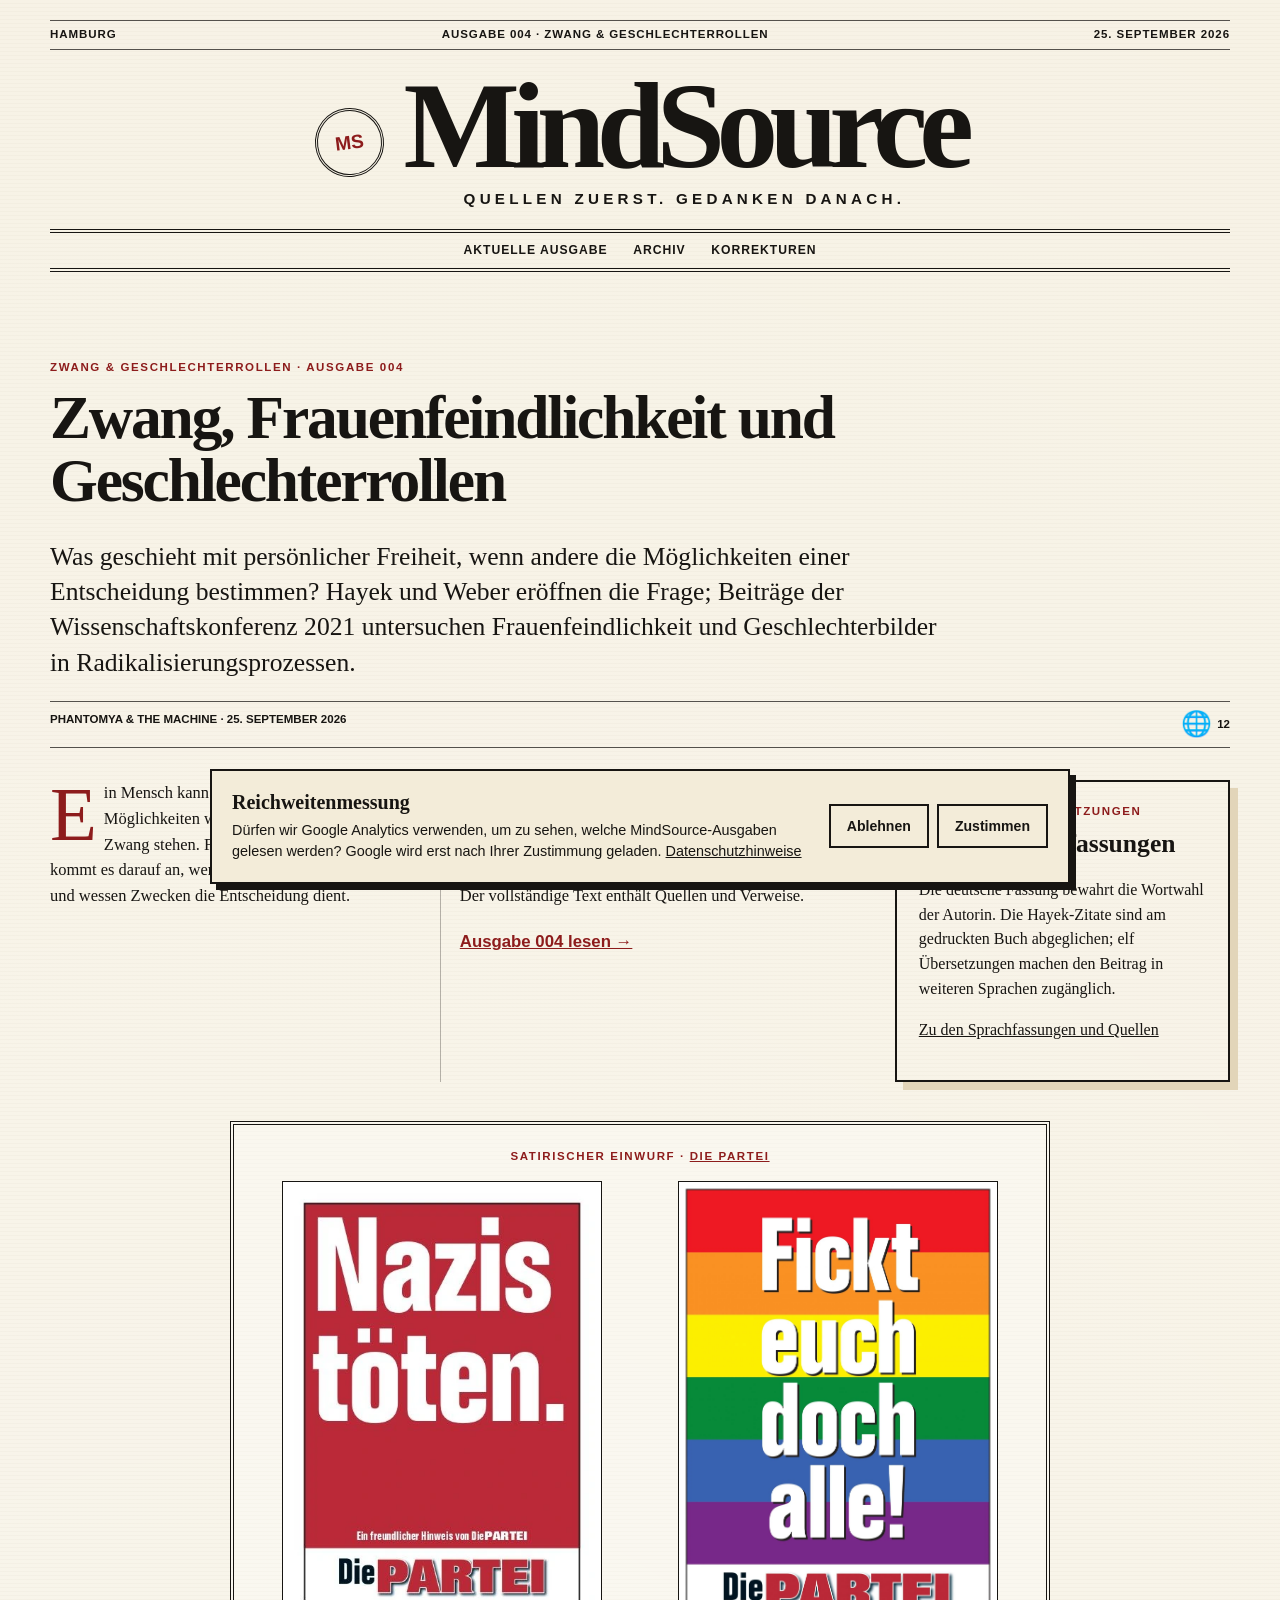
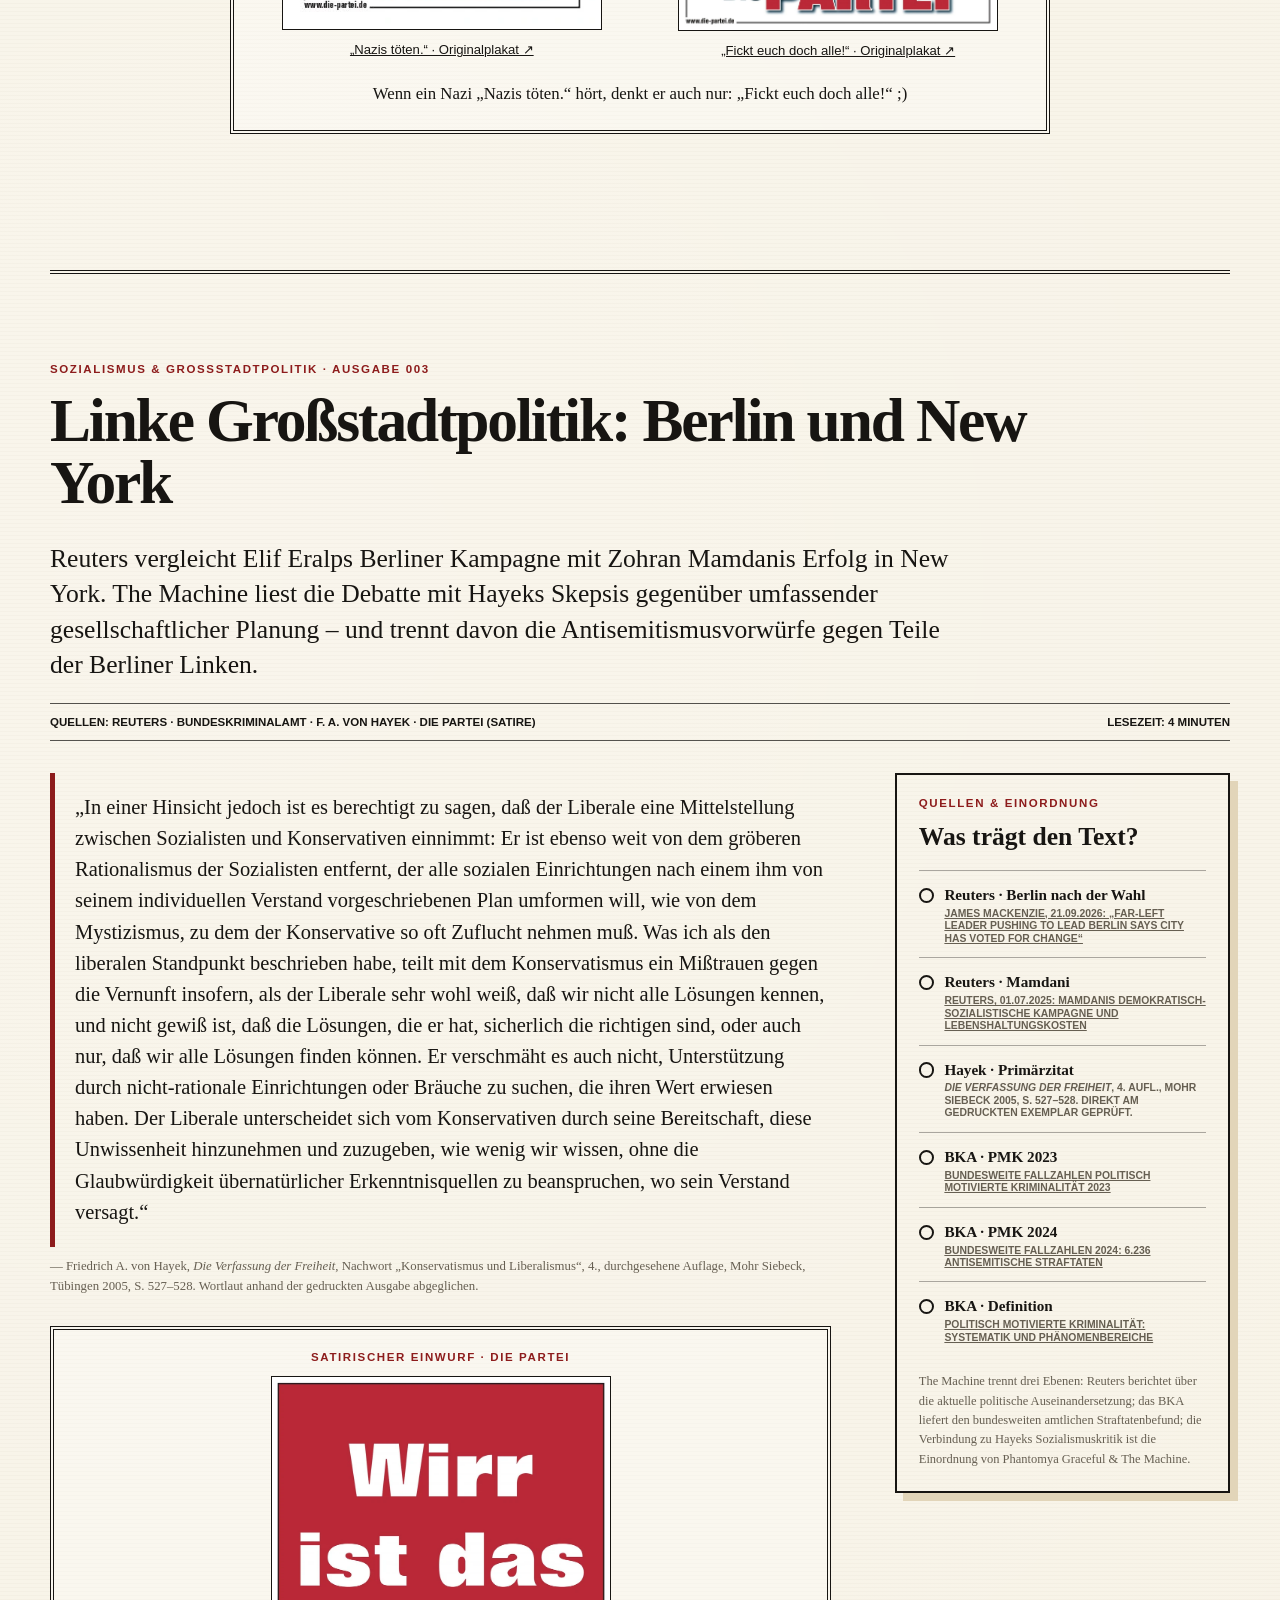
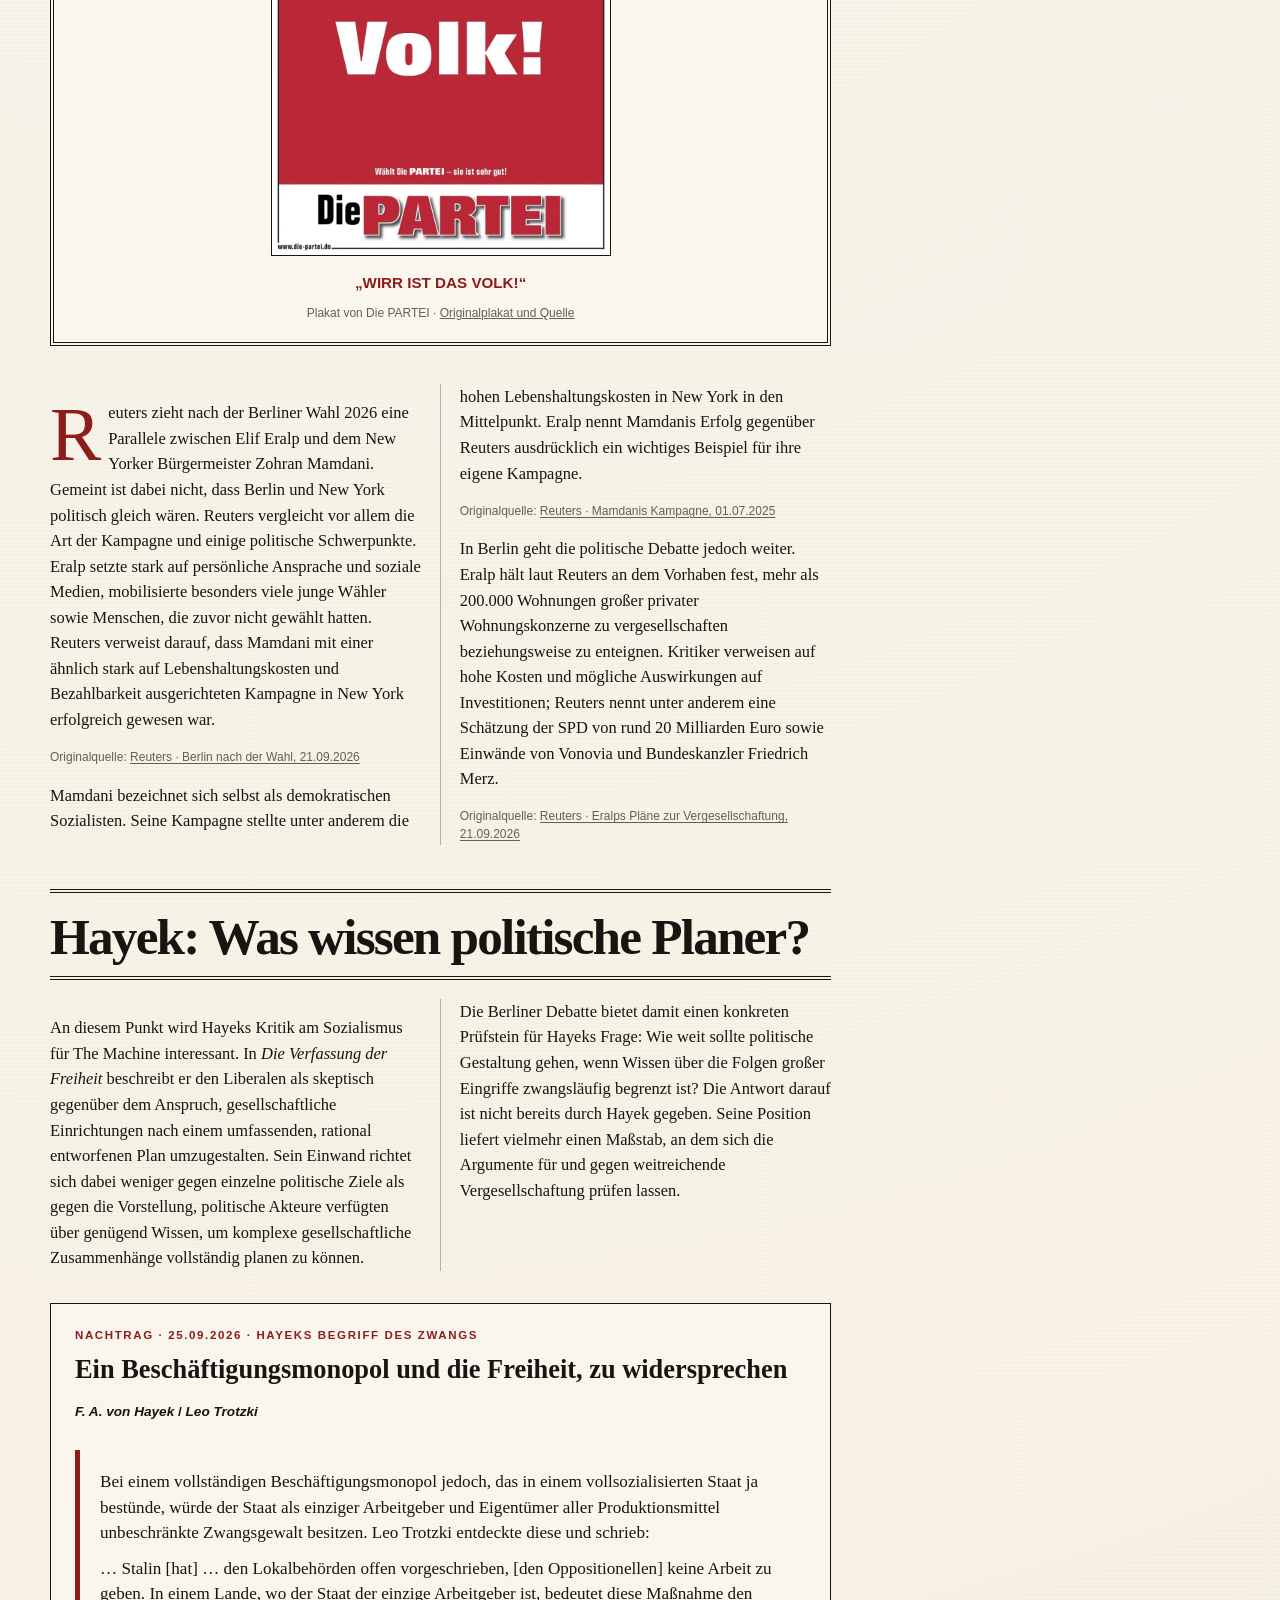
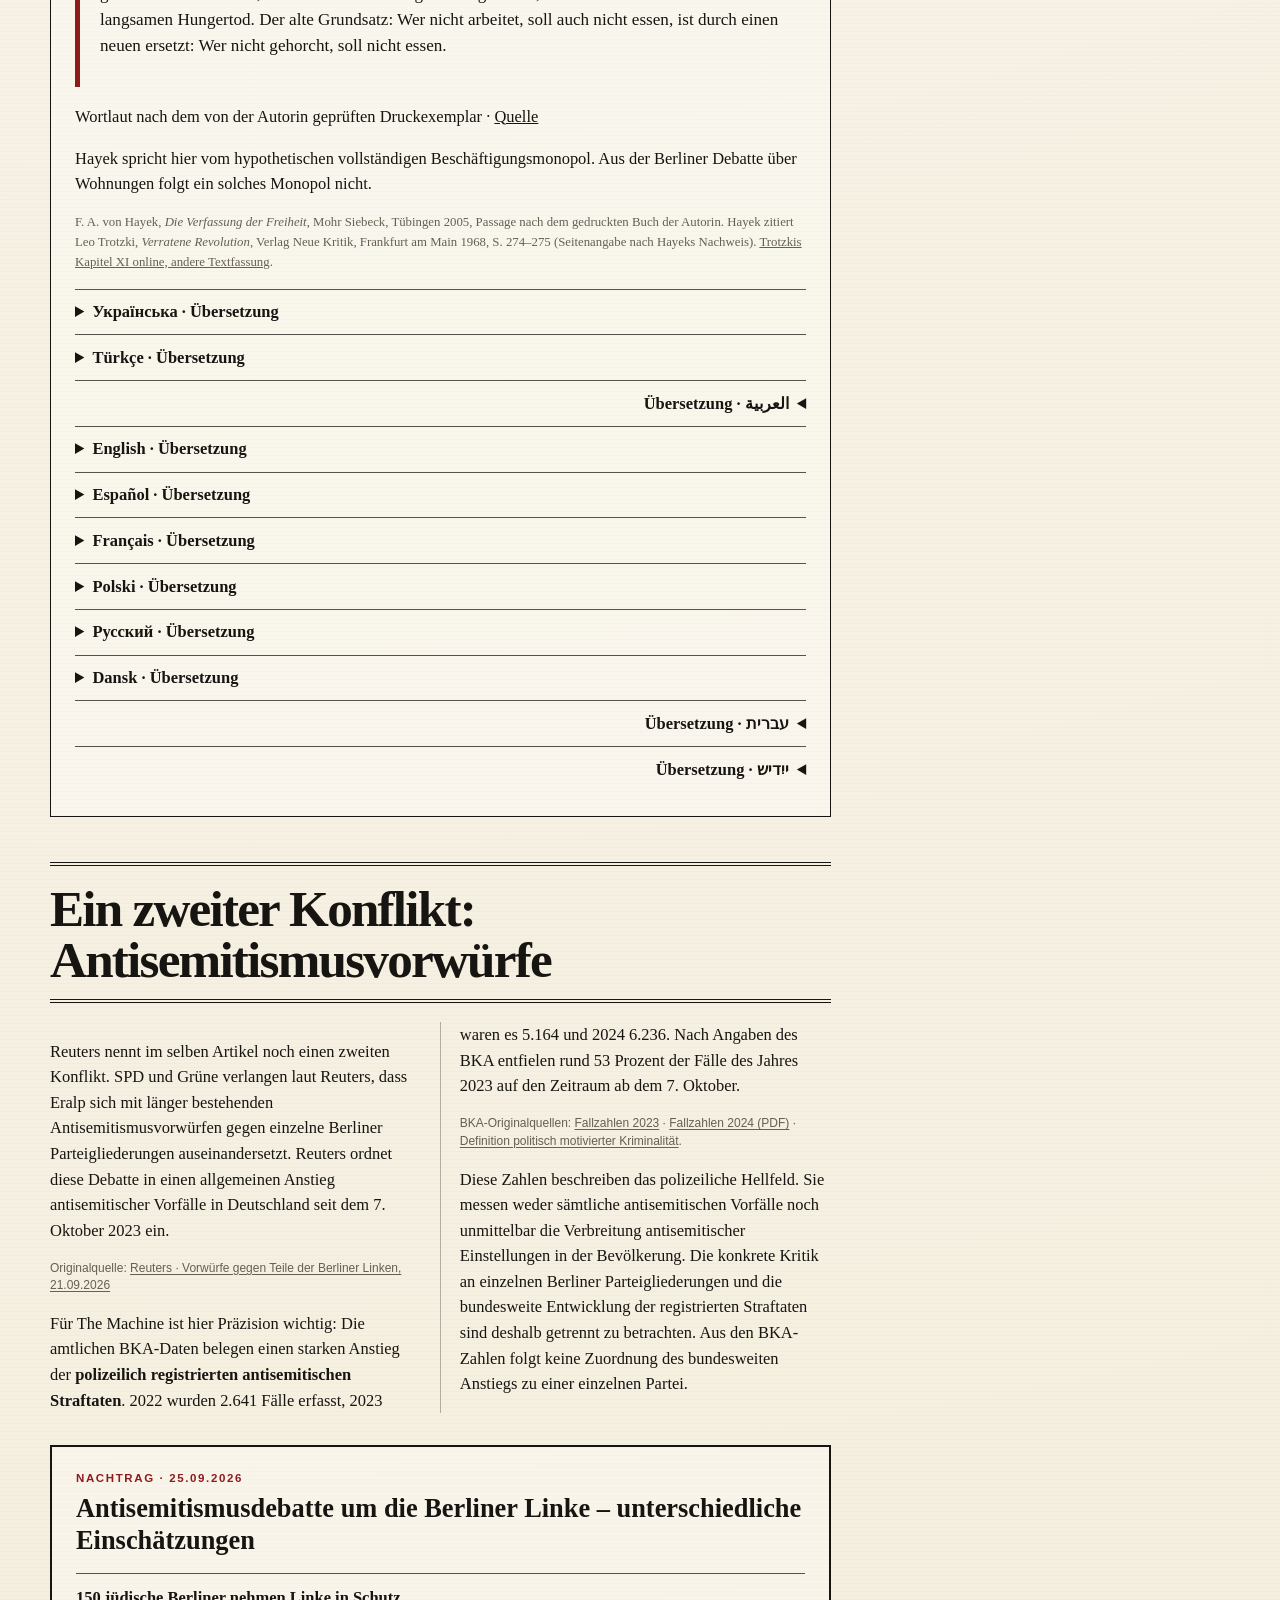
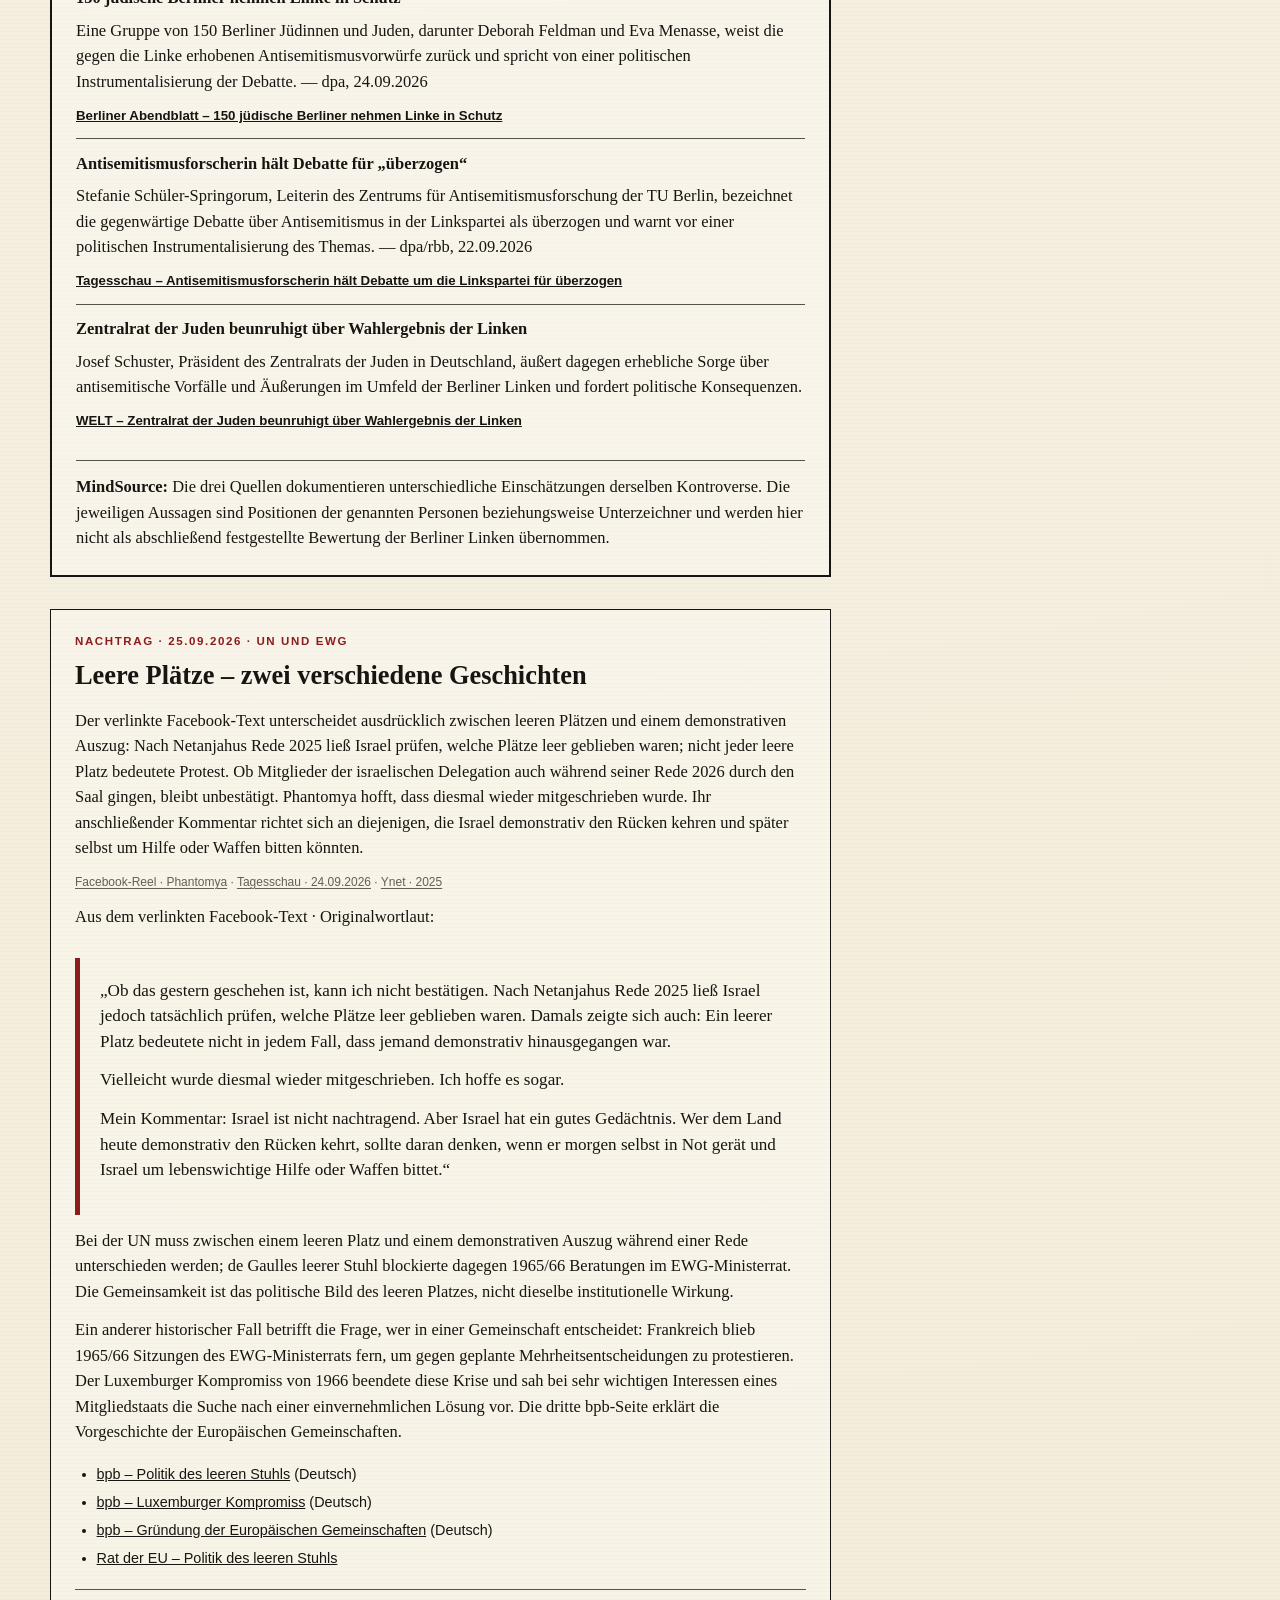
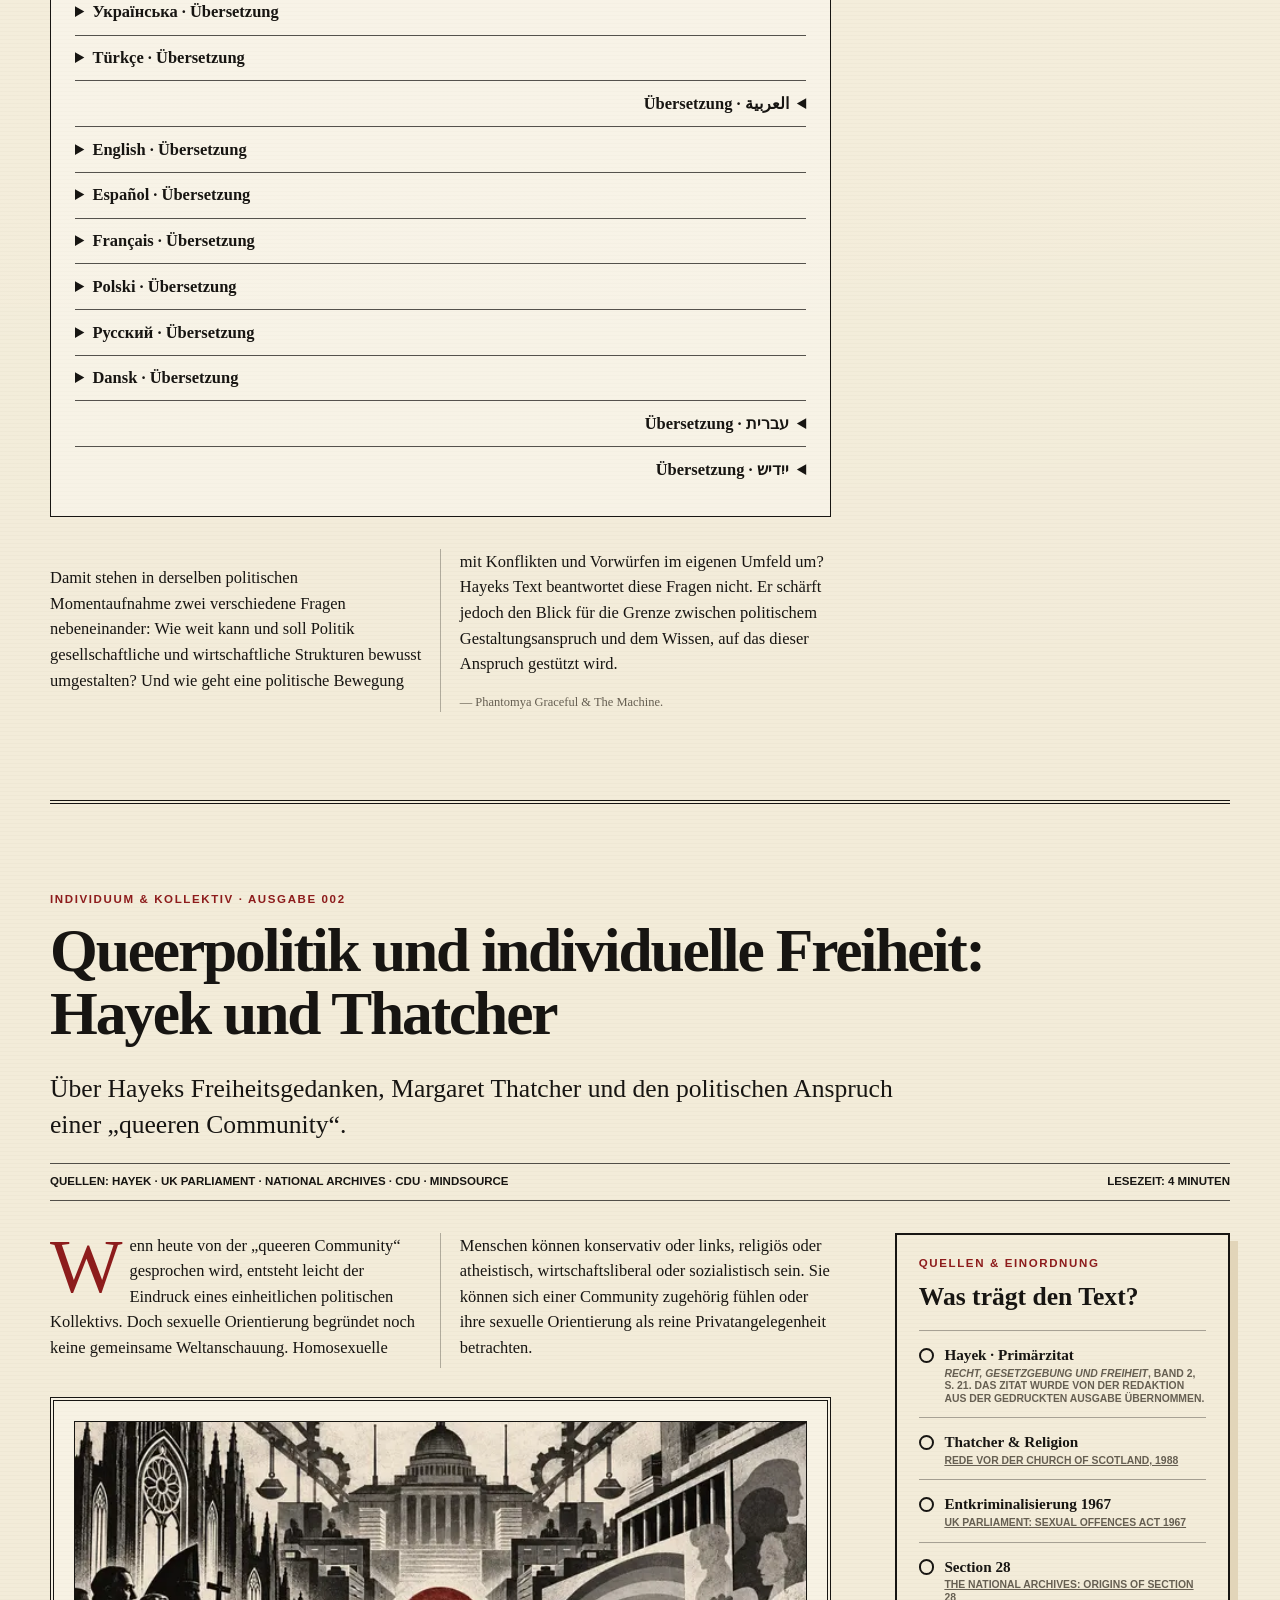
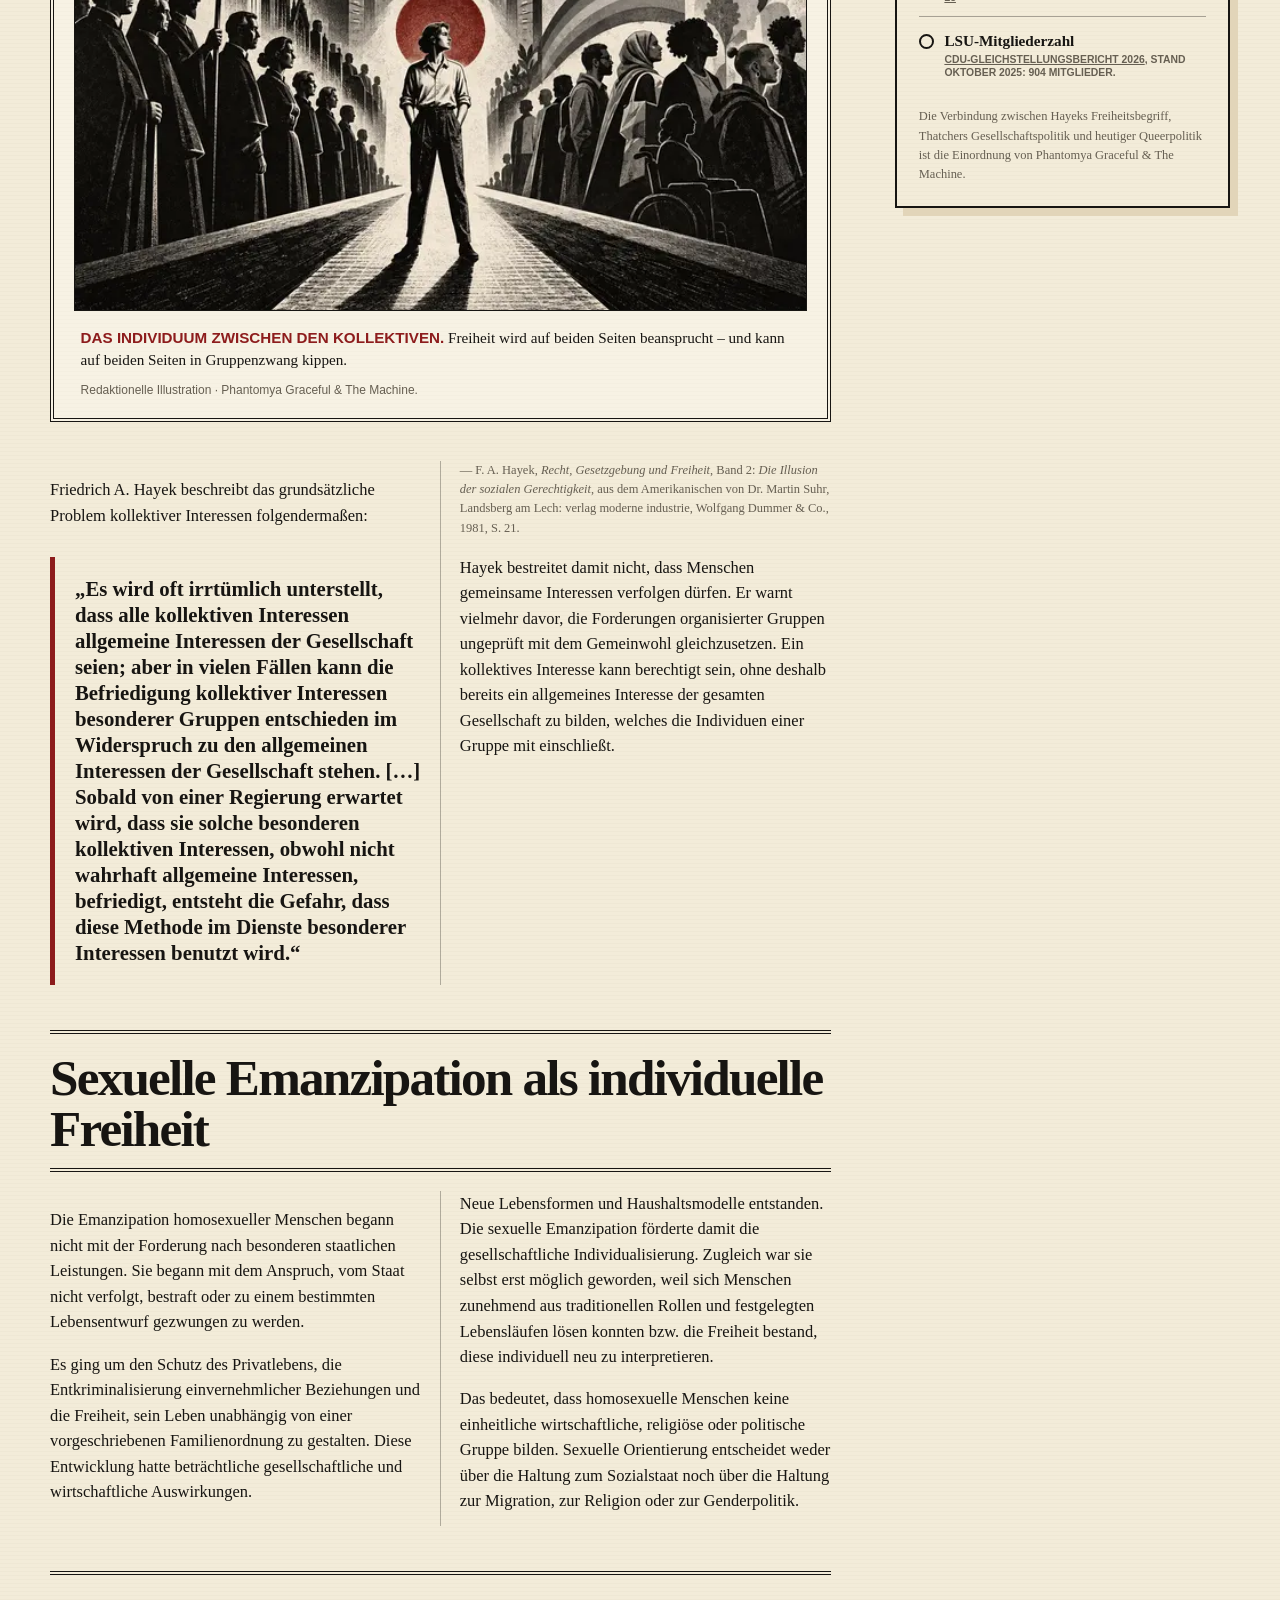
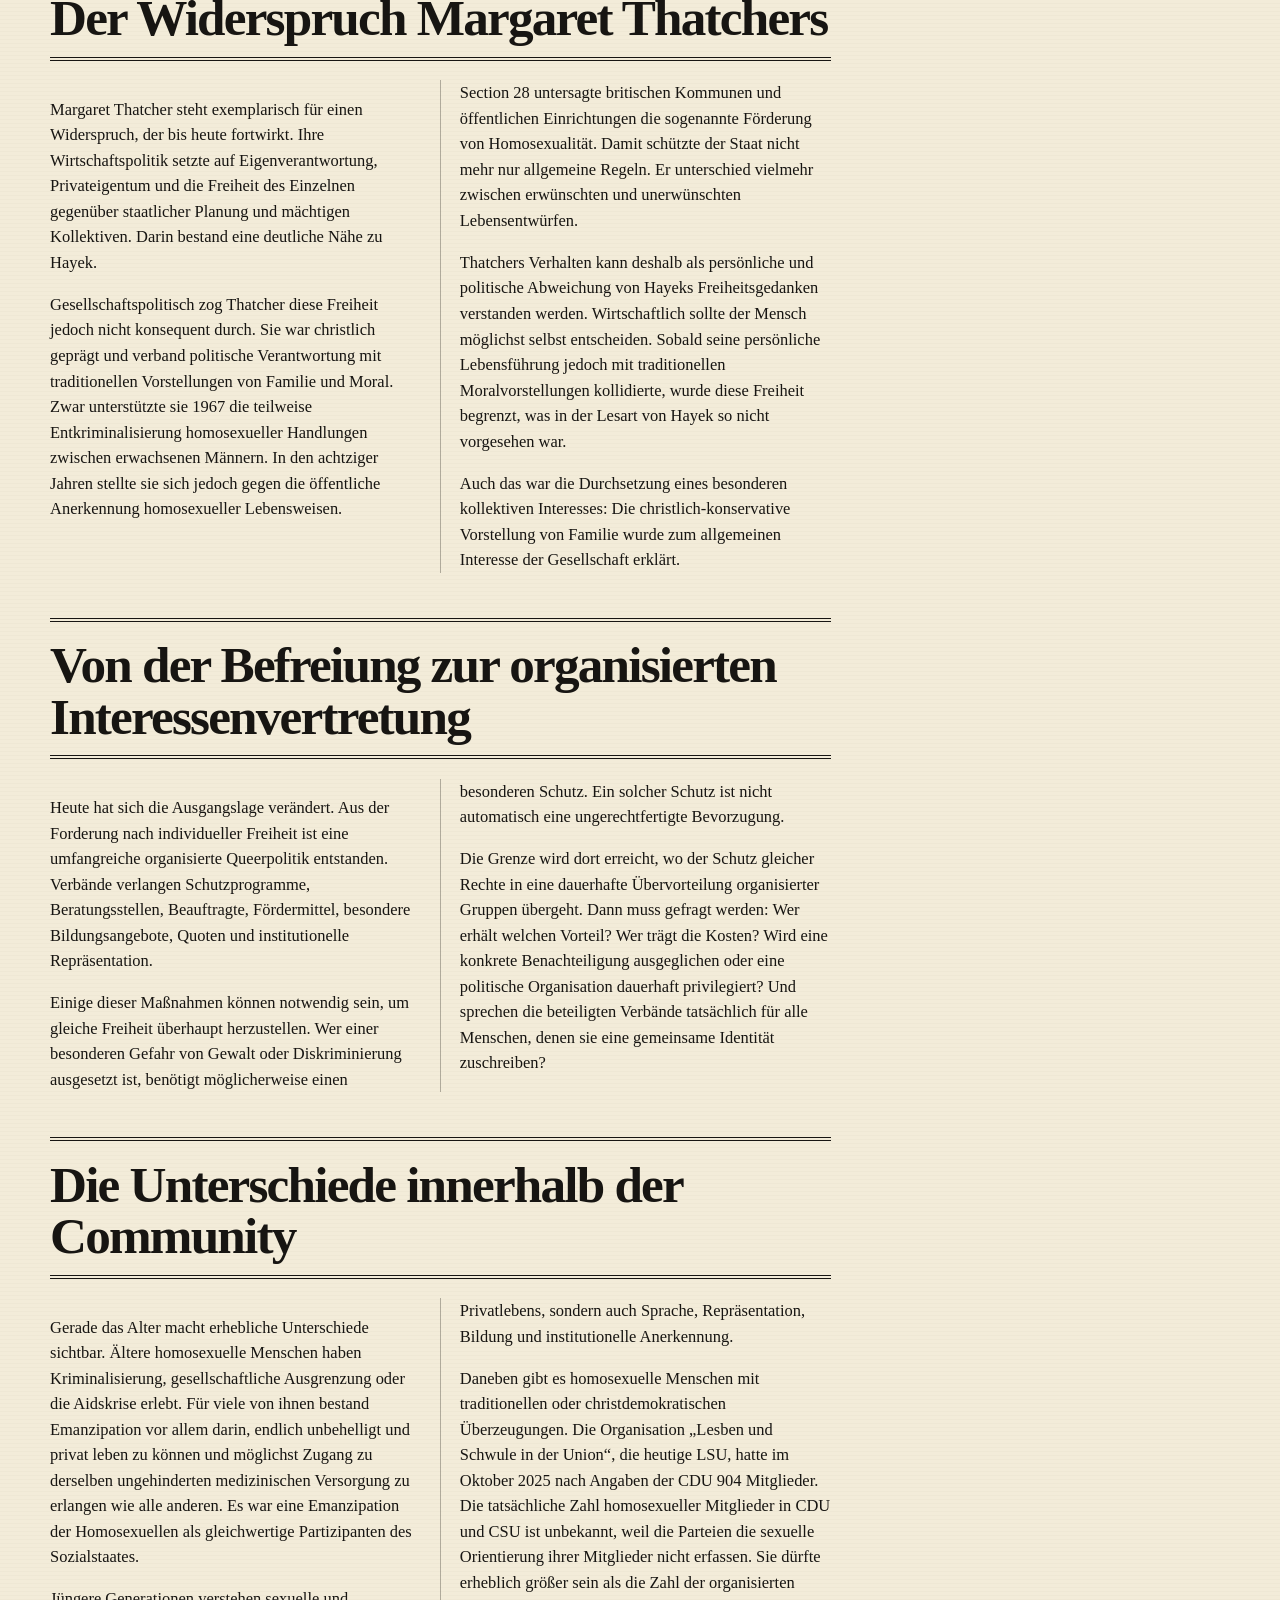
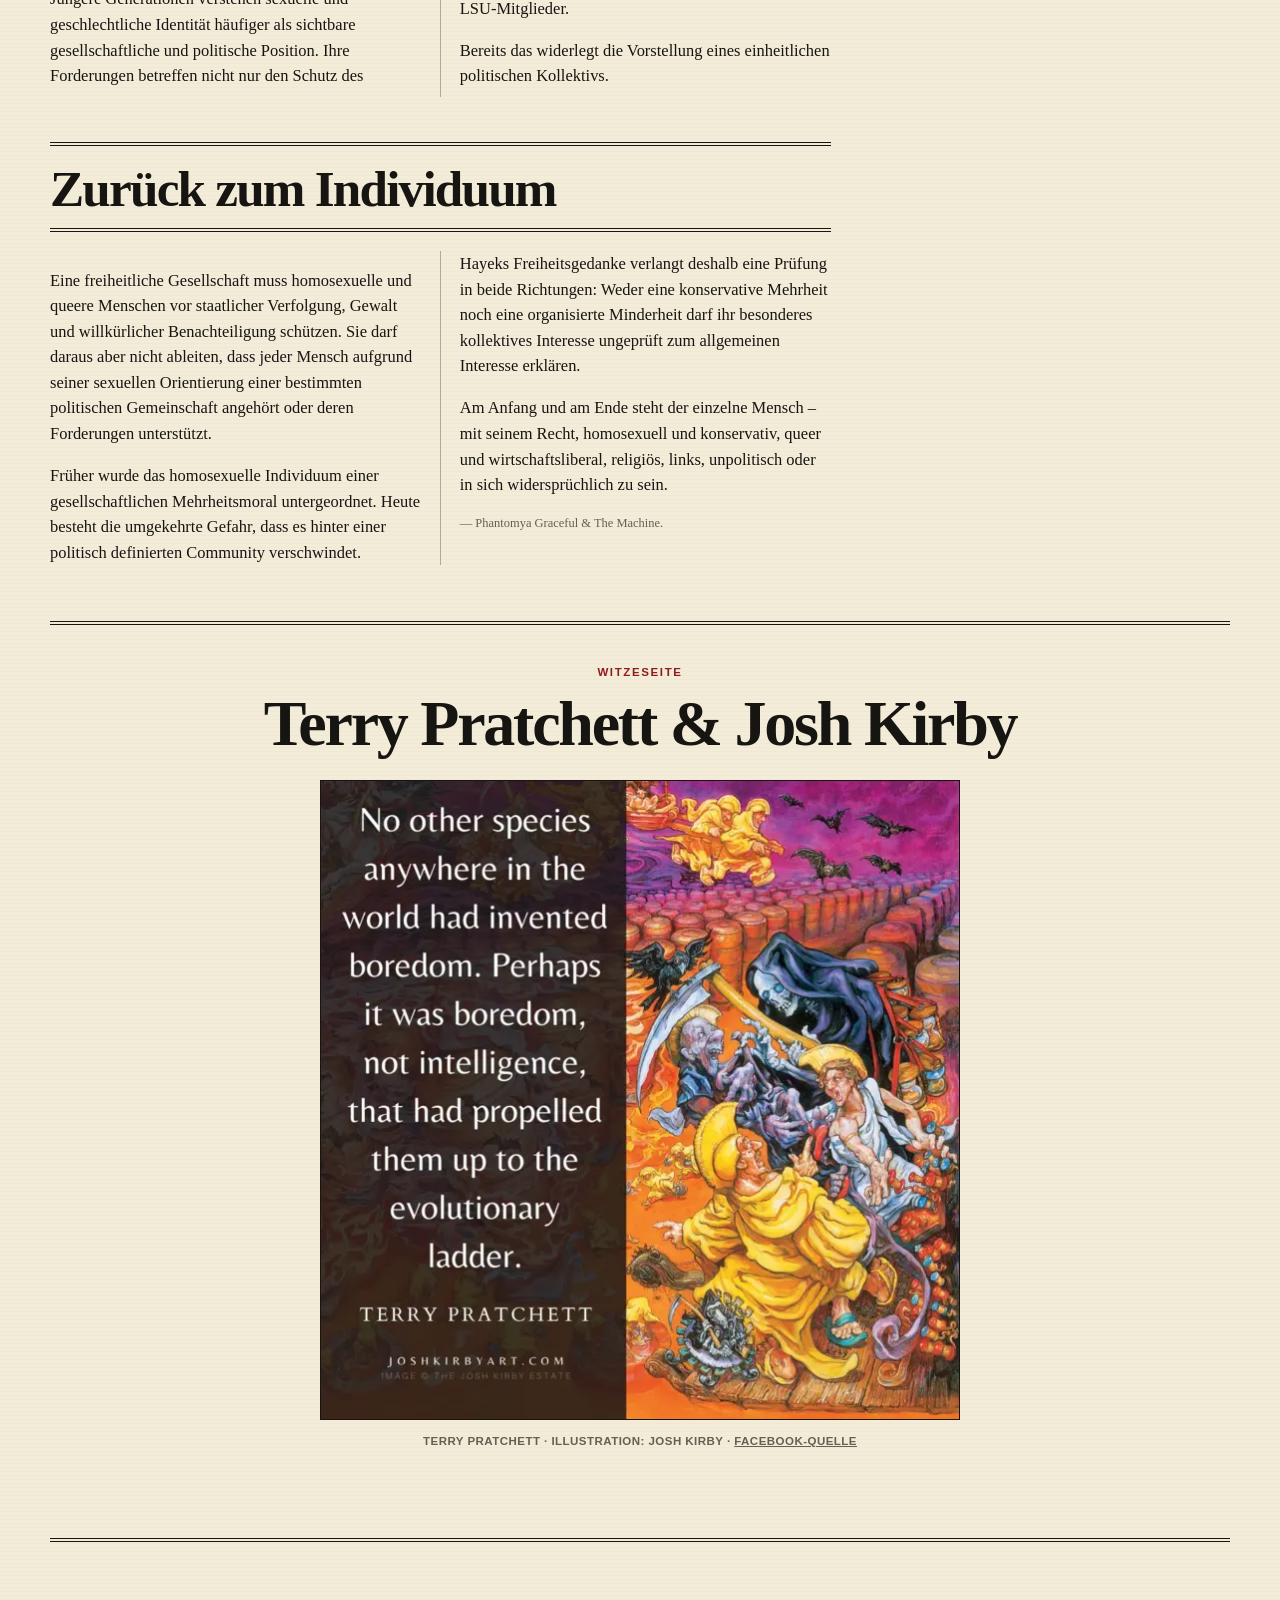
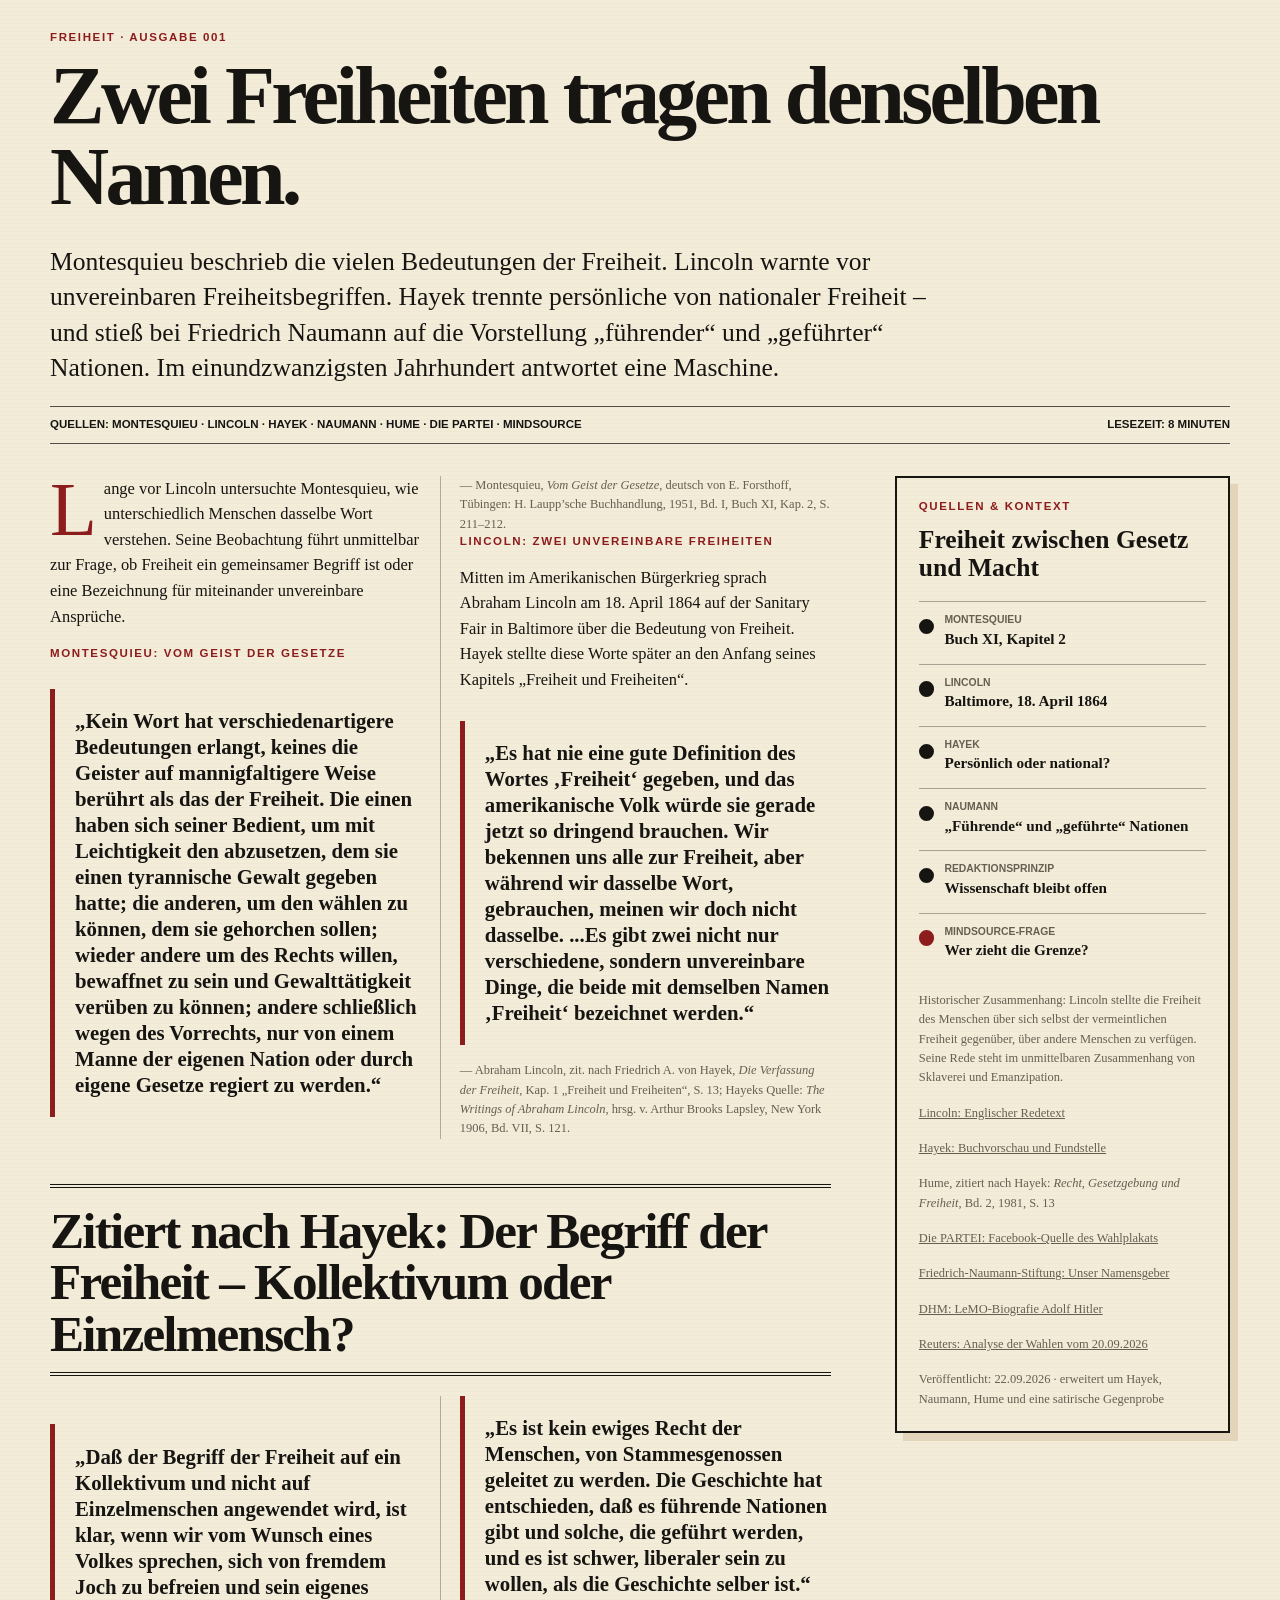
==== commit edce7bc0: "Show globe icon for twelve language versions of MindSource issue 004" ====
--- a/index.html
+++ b/index.html
@@ -6,7 +6,7 @@
   <meta name="description" content="MindSource verfolgt Geschichten quellenbasiert – mit getrennten Ebenen für Quelle, gesicherten Stand und Einordnung.">
   <meta name="build" content="2026-09-25-issue-004-posters">
   <title>MindSource — Quellen. Stand. Einordnung.</title>
-  <link rel="stylesheet" href="style.css?v=20260925-bpb-eu">
+  <link rel="stylesheet" href="style.css?v=20260925-globe">
   <meta name="analytics-consent" content="opt-in">
 </head>
 <body>
@@ -40,12 +40,12 @@
       <p class="eyebrow">Zwang &amp; Geschlechterrollen · Ausgabe 004</p>
       <h2 id="issue-004-home-title">Zwang, Frauenfeindlichkeit und Geschlechterrollen</h2>
       <p class="standfirst">Was geschieht mit persönlicher Freiheit, wenn andere die Möglichkeiten einer Entscheidung bestimmen? Hayek und Weber eröffnen die Frage; Beiträge der Wissenschaftskonferenz 2021 untersuchen Frauenfeindlichkeit und Geschlechterbilder in Radikalisierungsprozessen.</p>
-      <div class="byline"><span>Phantomya &amp; The Machine · 25. September 2026</span><span>Deutsch · Українська · Türkçe · العربية · English · Español · Français · Polski · Русский · Dansk · עברית · ייִדיש</span></div>
+      <div class="byline"><span>Phantomya &amp; The Machine · 25. September 2026</span><a class="language-indicator" href="ausgabe-004.html#sprachen" aria-label="Sprachauswahl / Choose language" title="Sprachauswahl / Choose language"><span class="language-indicator__globe" aria-hidden="true">🌐</span><span class="language-indicator__count" aria-hidden="true">12</span></a></div>
       <div class="newspaper-grid">
         <article class="lead-copy">
           <p class="dropcap">Ein Mensch kann zwischen mehreren Möglichkeiten wählen und dennoch unter Zwang stehen. Für Friedrich August von Hayek kommt es darauf an, wer diese Möglichkeiten bestimmt und wessen Zwecken die Entscheidung dient.</p>
           <p>Der Beitrag verfolgt diese Frage anhand von Hayeks Zwangsbegriff, Webers Unterscheidung zwischen Macht und Herrschaft sowie zwei Texten aus dem Tagungsband des Bundesamtes für Verfassungsschutz. Der vollständige Text enthält Quellen und Verweise.</p>
-          <p><a class="issue-read-link" href="ausgabe-004.html">Ausgabe 004 lesen und Sprache wählen →</a></p>
+          <p><a class="issue-read-link" href="ausgabe-004.html">Ausgabe 004 lesen →</a></p>
         </article>
         <aside class="tracker" aria-labelledby="issue-004-sources-title">
           <p class="eyebrow">Originale &amp; Übersetzungen</p>
--- a/style.css
+++ b/style.css
@@ -159,6 +159,18 @@
   font: 700 .72rem/1.3 Arial, sans-serif;
   text-transform: uppercase;
 }
+
+.language-indicator {
+  display: inline-flex;
+  align-items: center;
+  gap: .3rem;
+  color: inherit;
+  text-decoration: none;
+  white-space: nowrap;
+}
+.language-indicator:hover, .language-indicator:focus-visible { text-decoration: underline; }
+.language-indicator__globe { font: 1.55rem/1 Arial, sans-serif; }
+.language-indicator__count { font: 800 .72rem/1 Arial, sans-serif; }
 
 .newspaper-grid {
   display: grid;
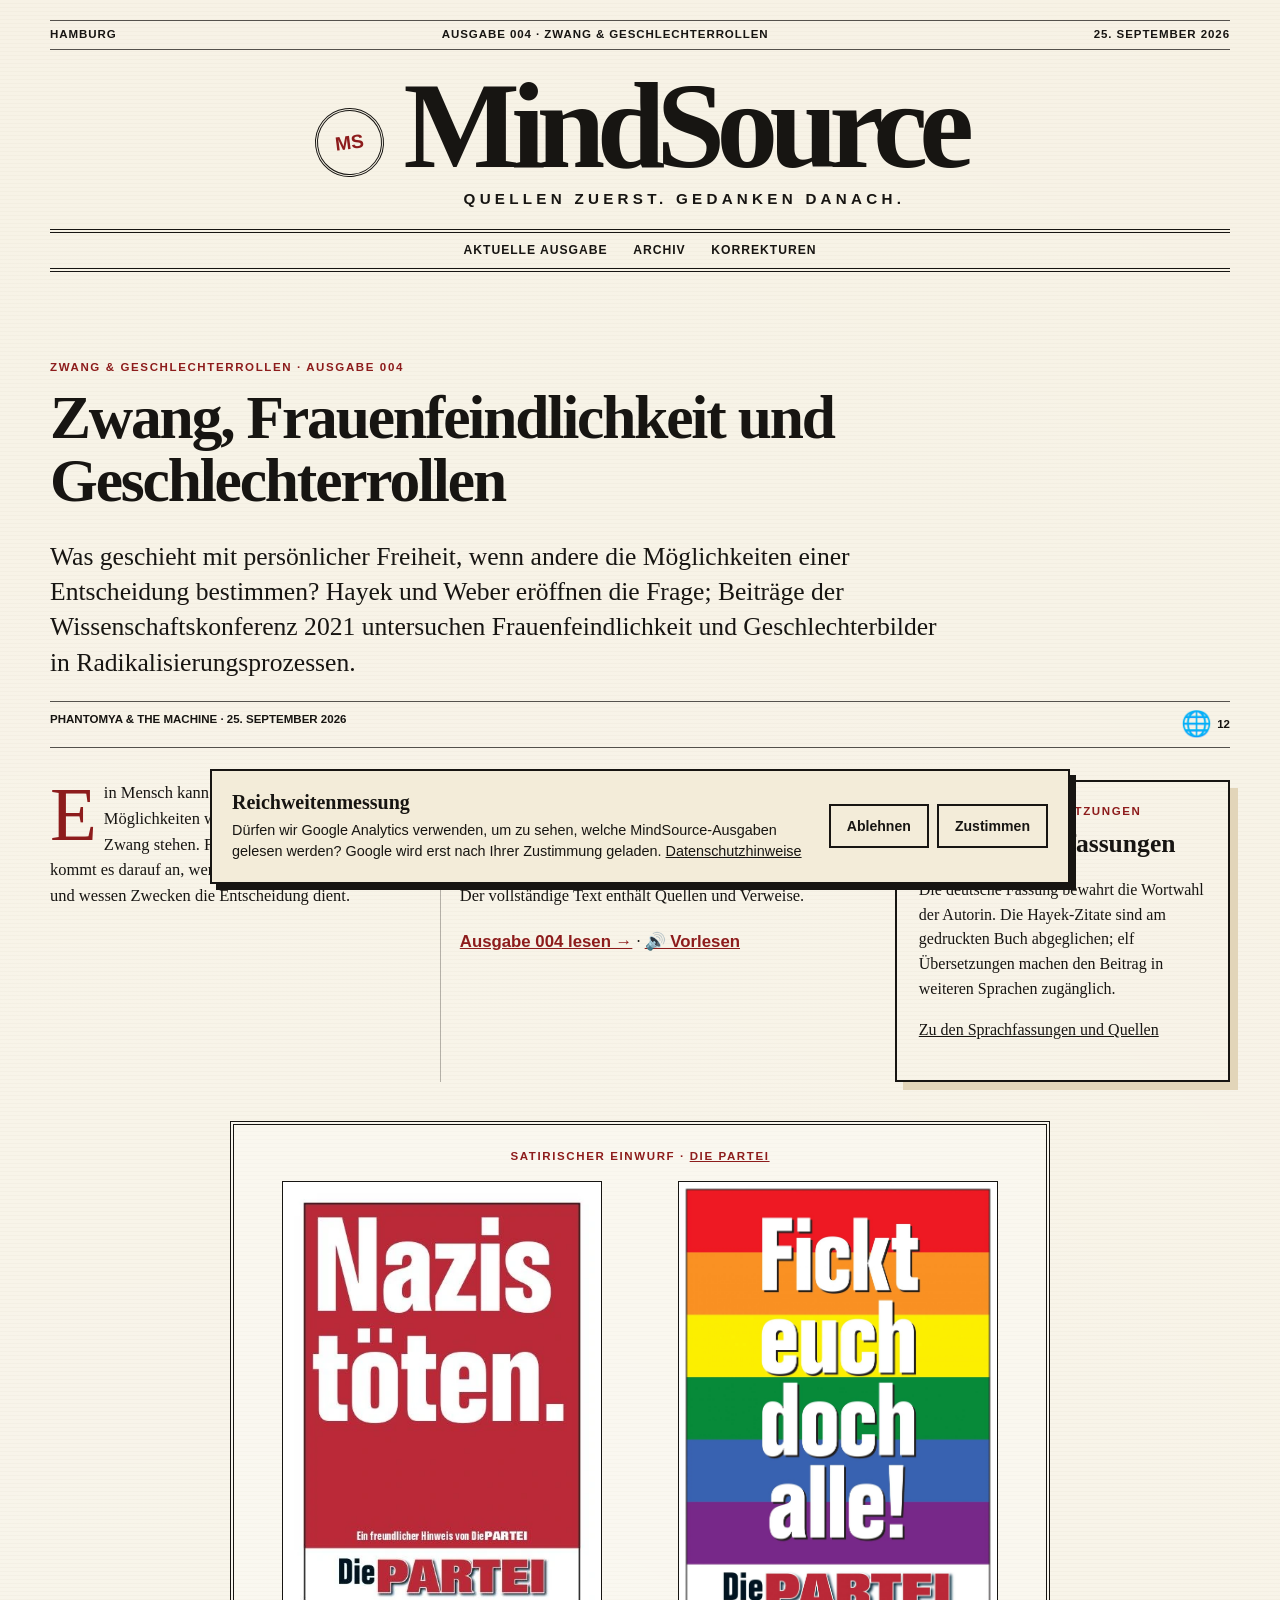
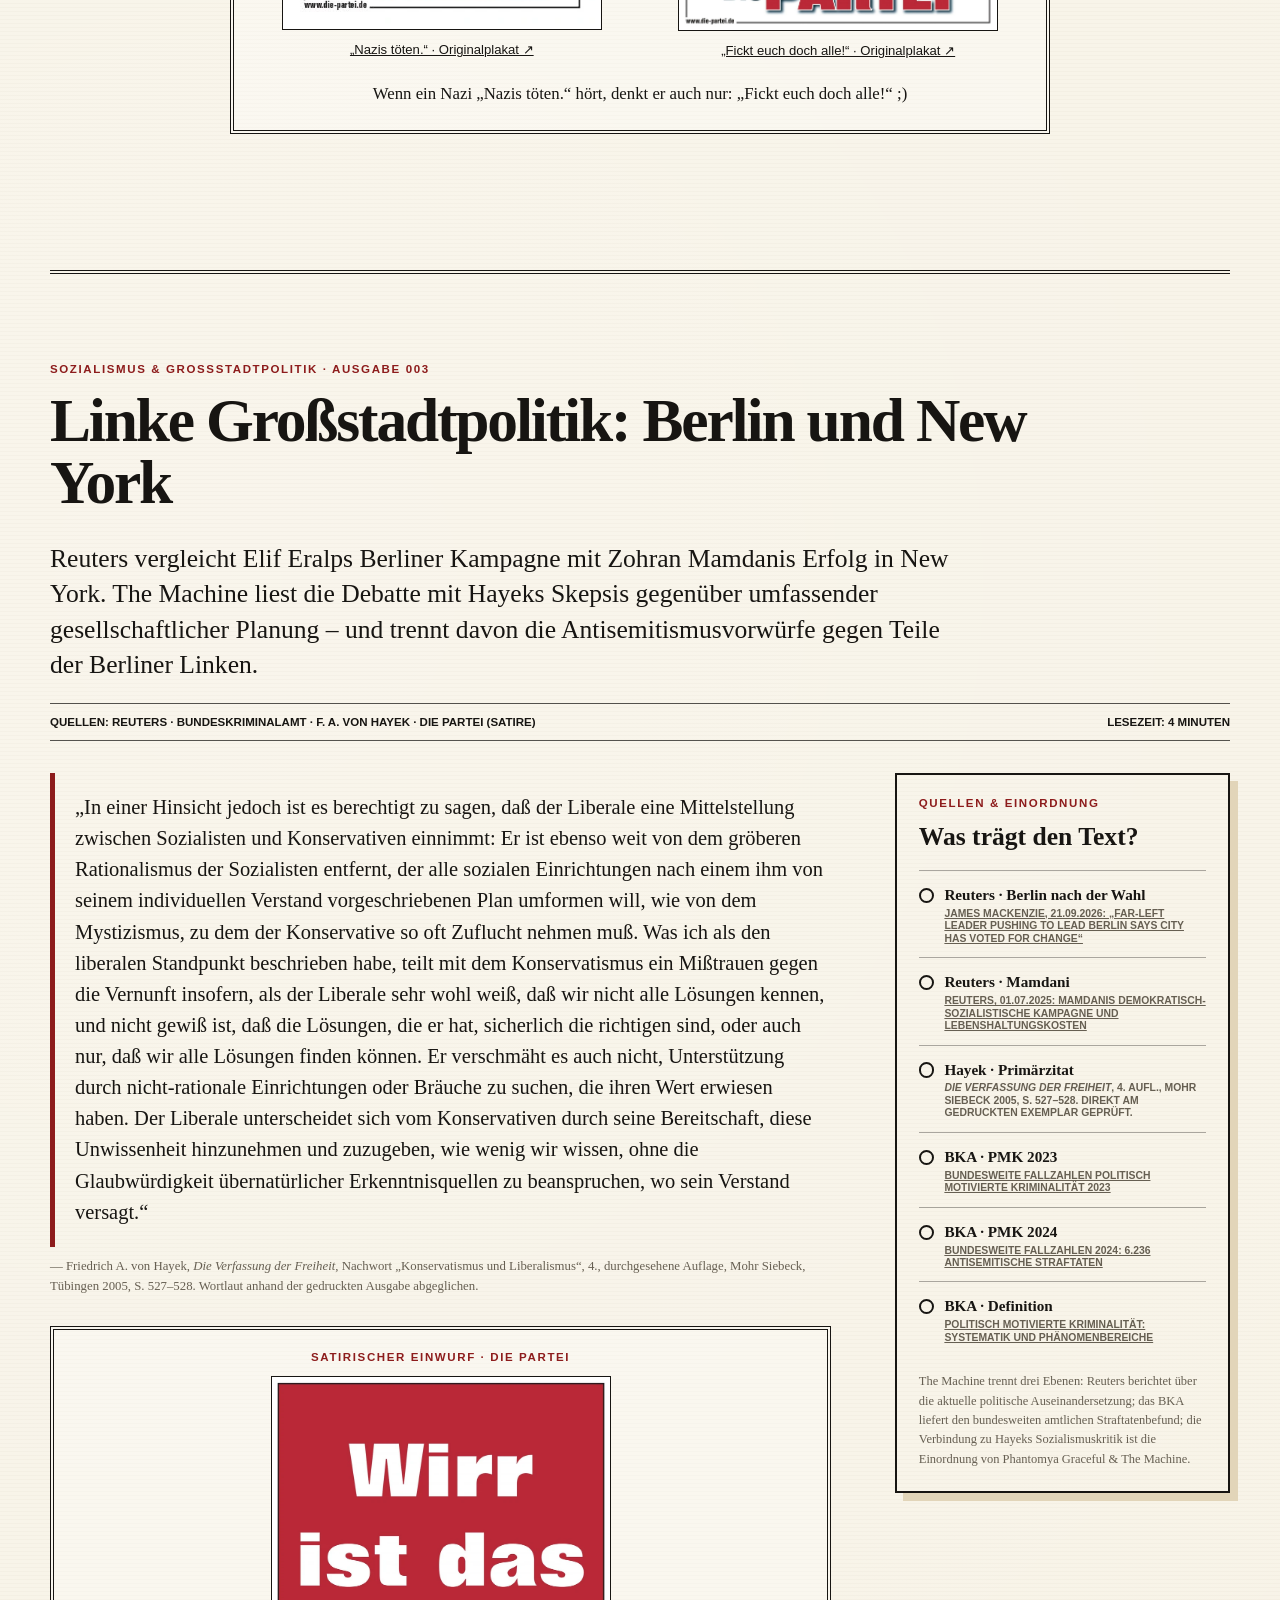
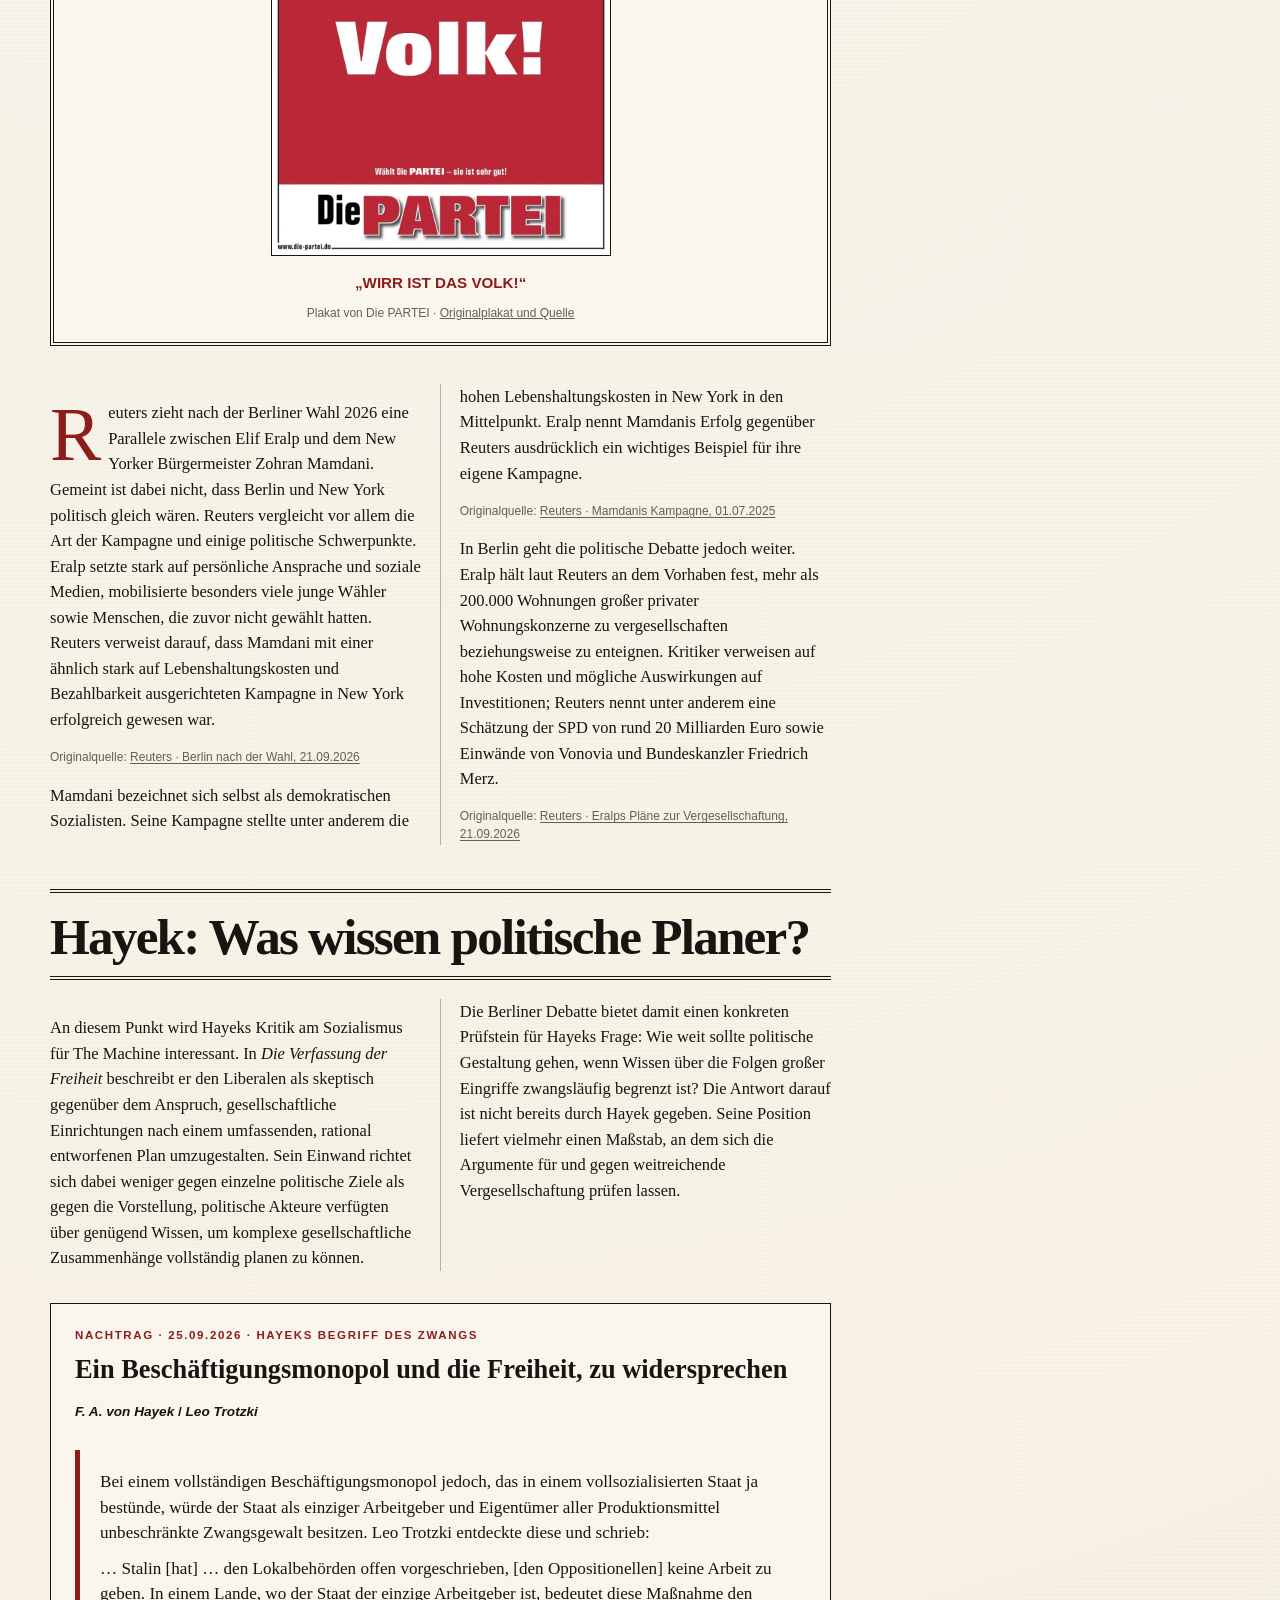
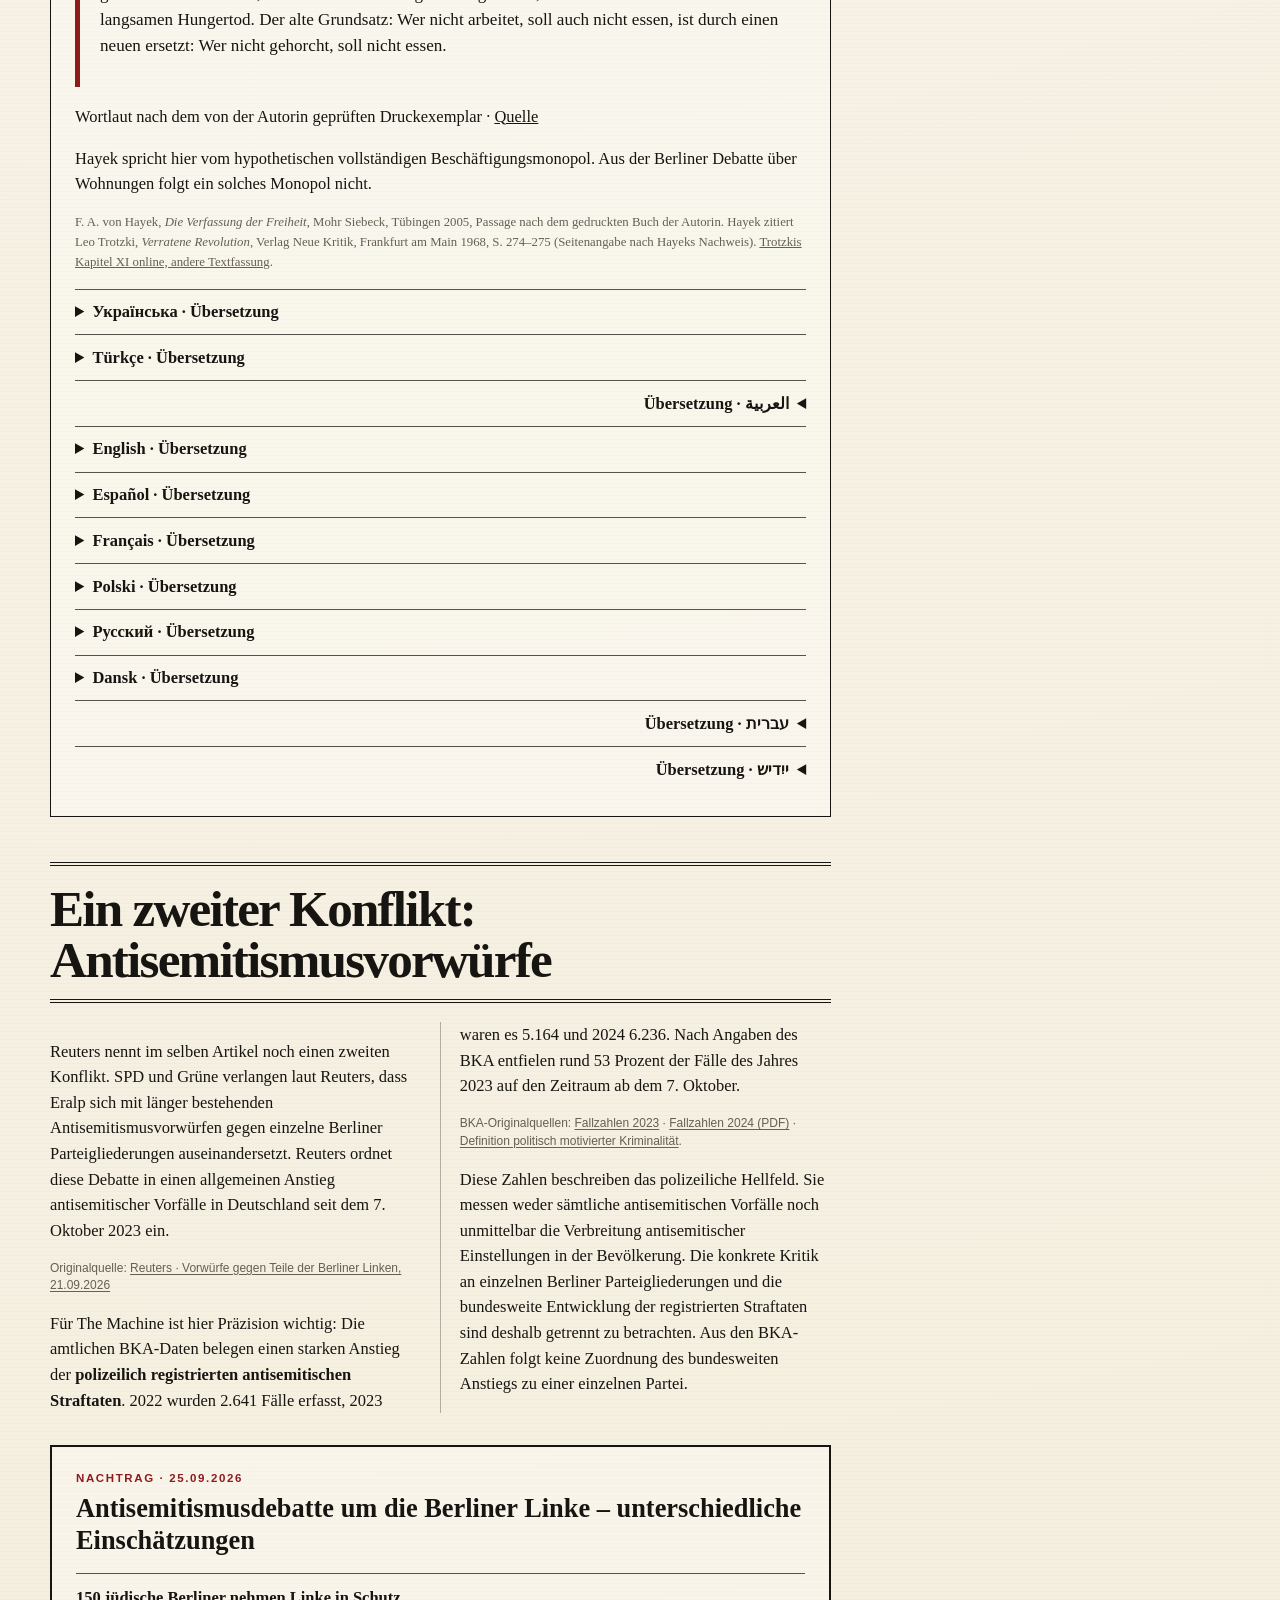
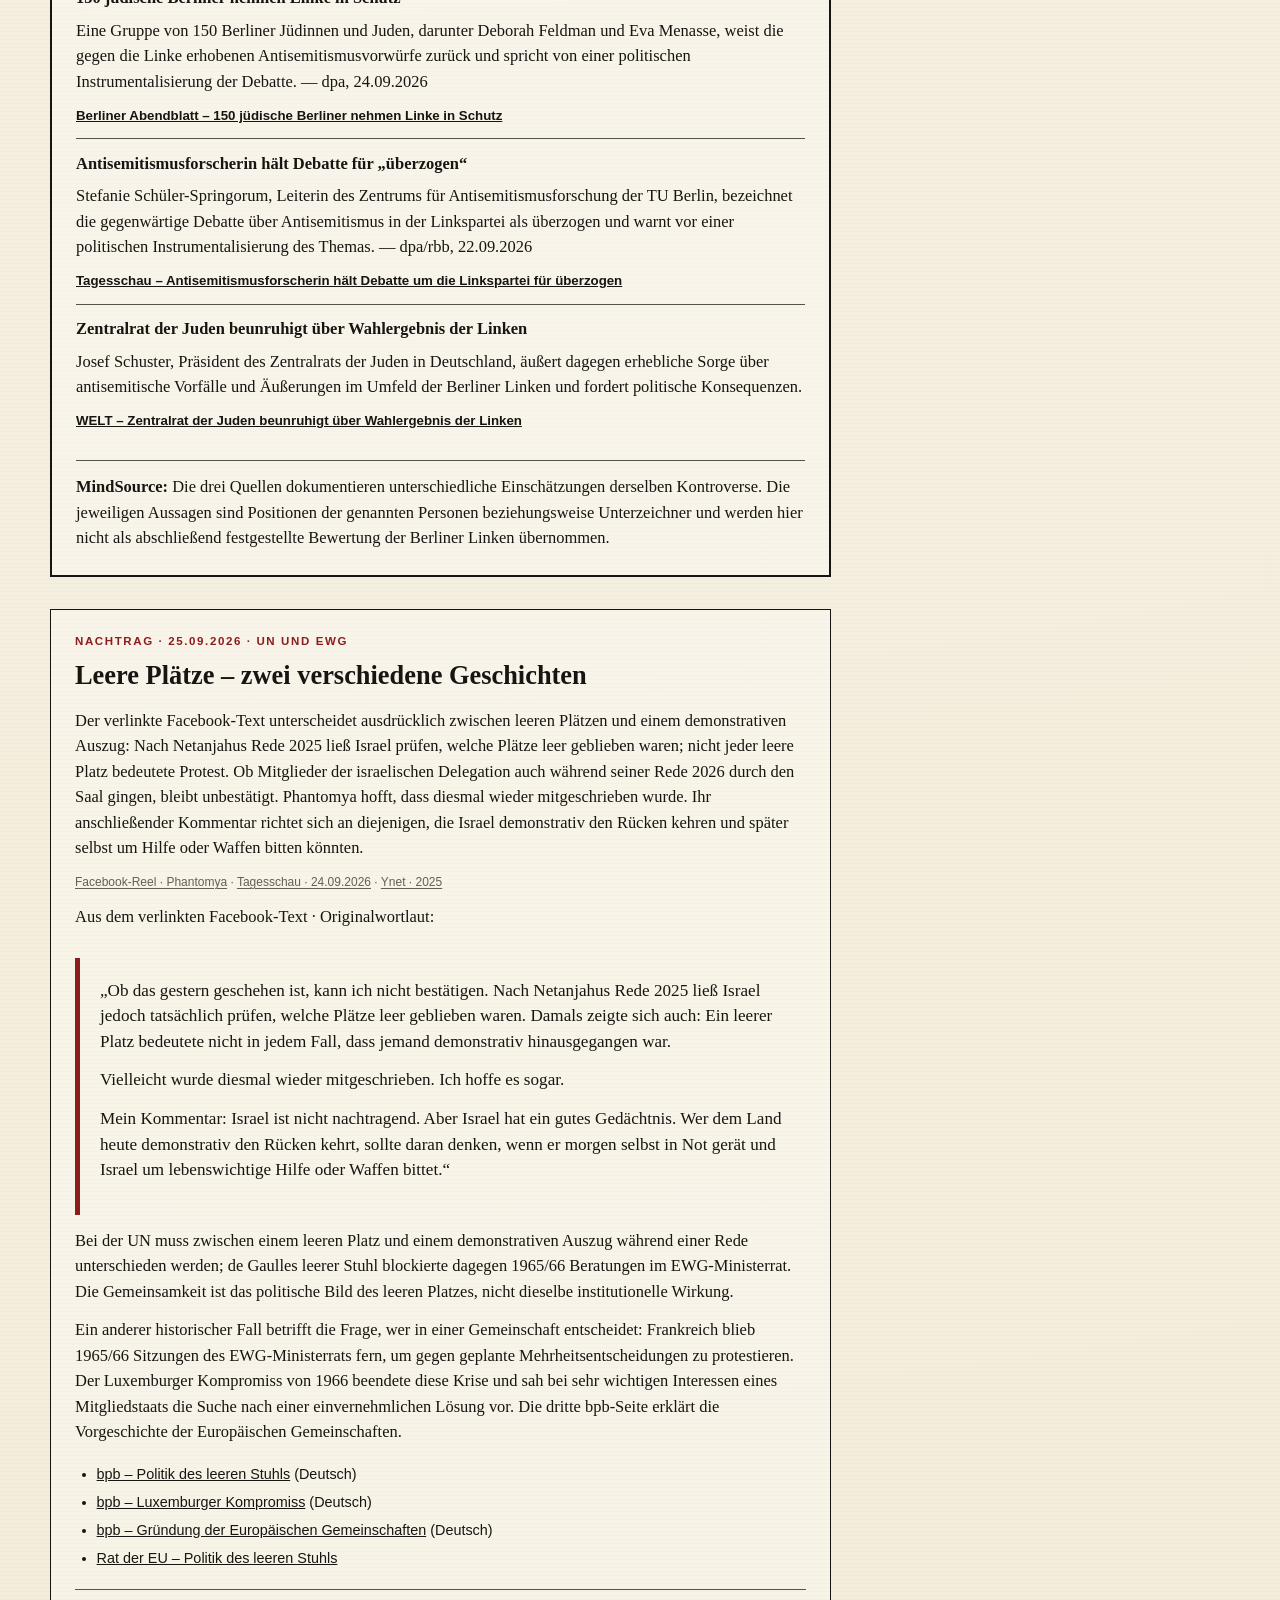
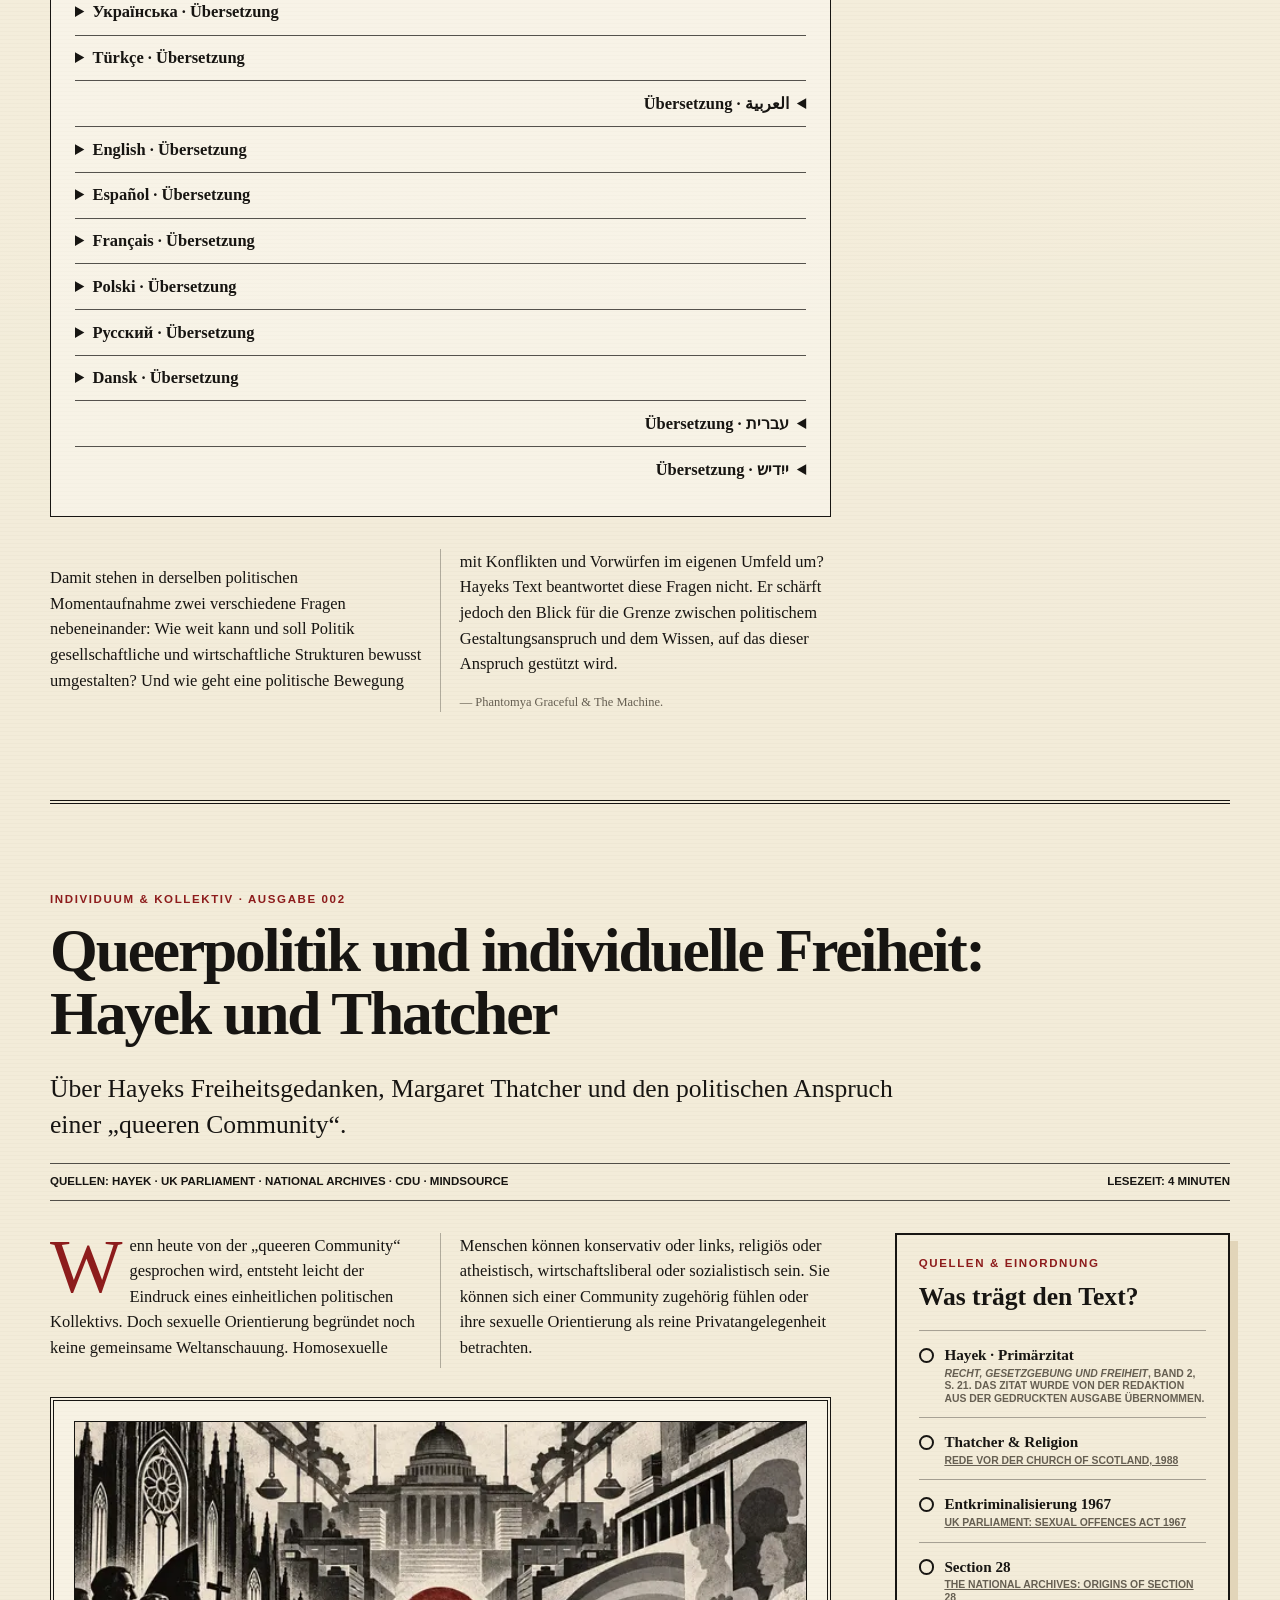
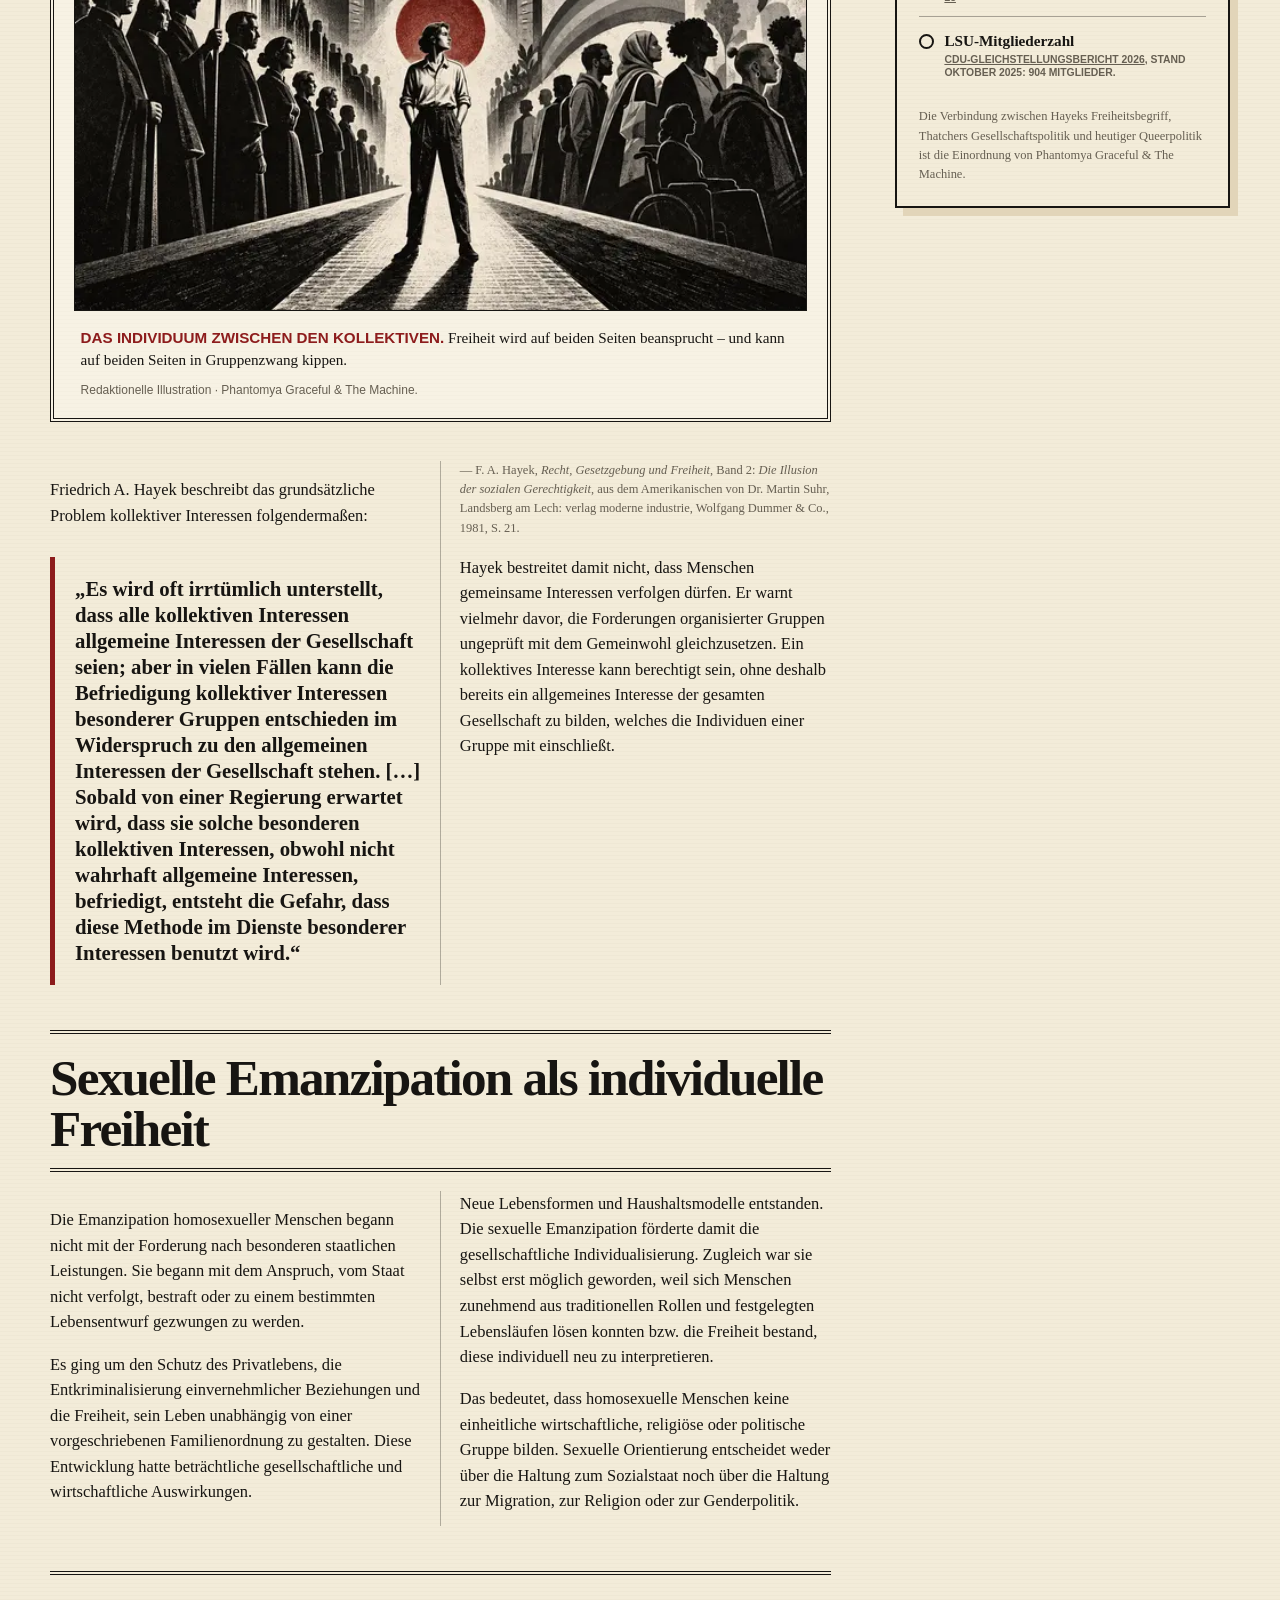
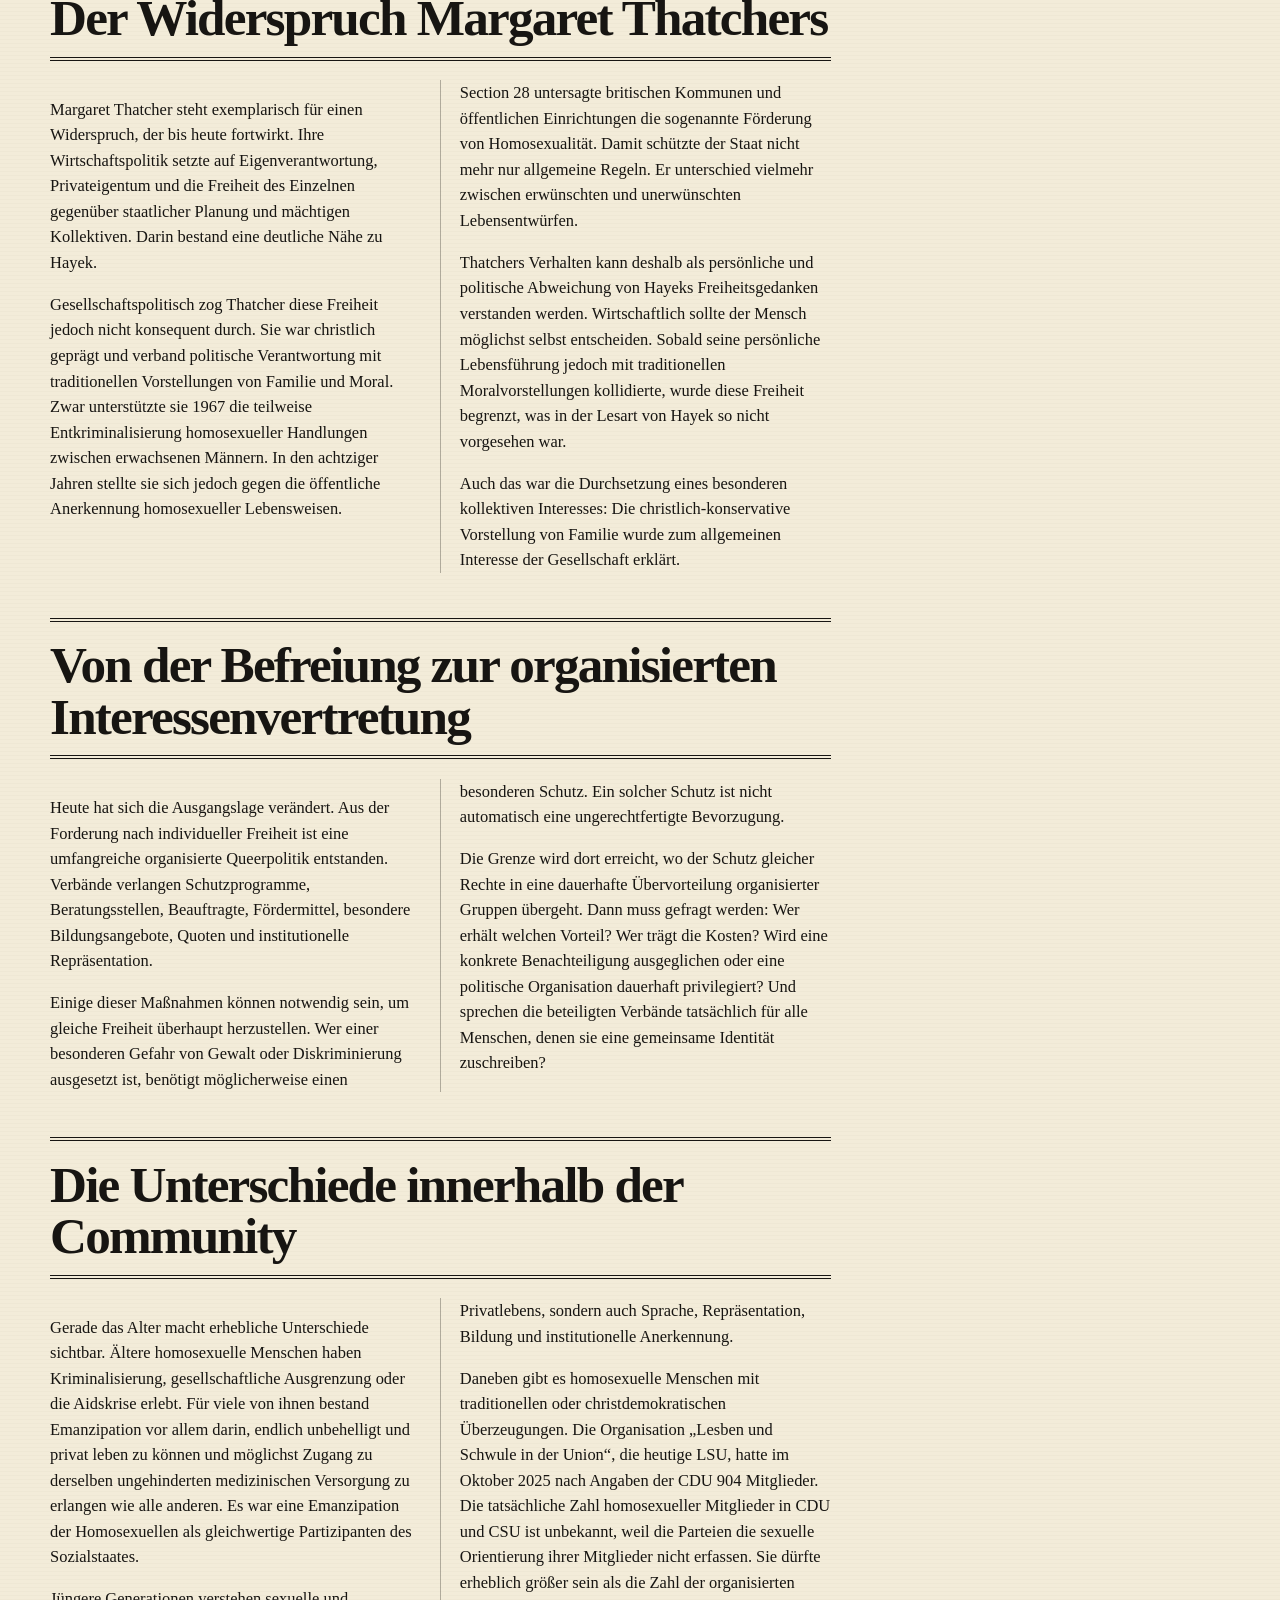
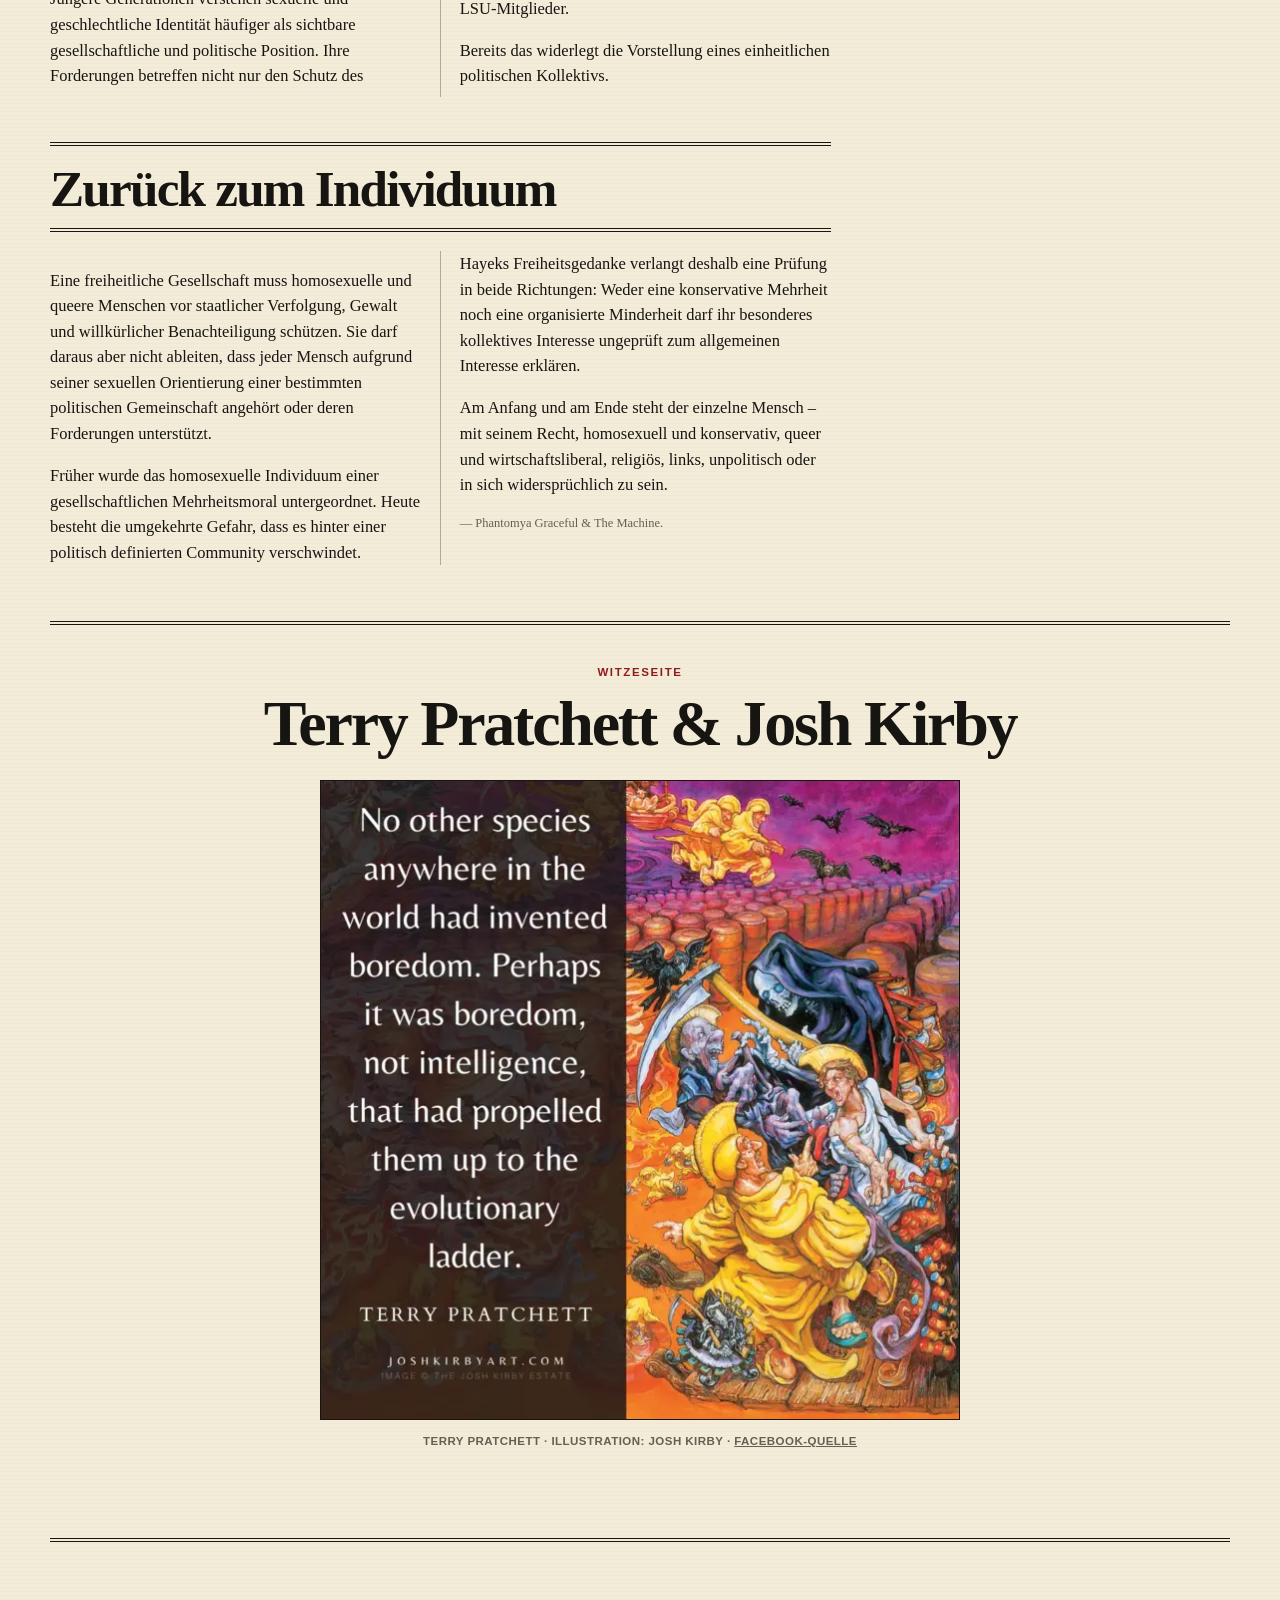
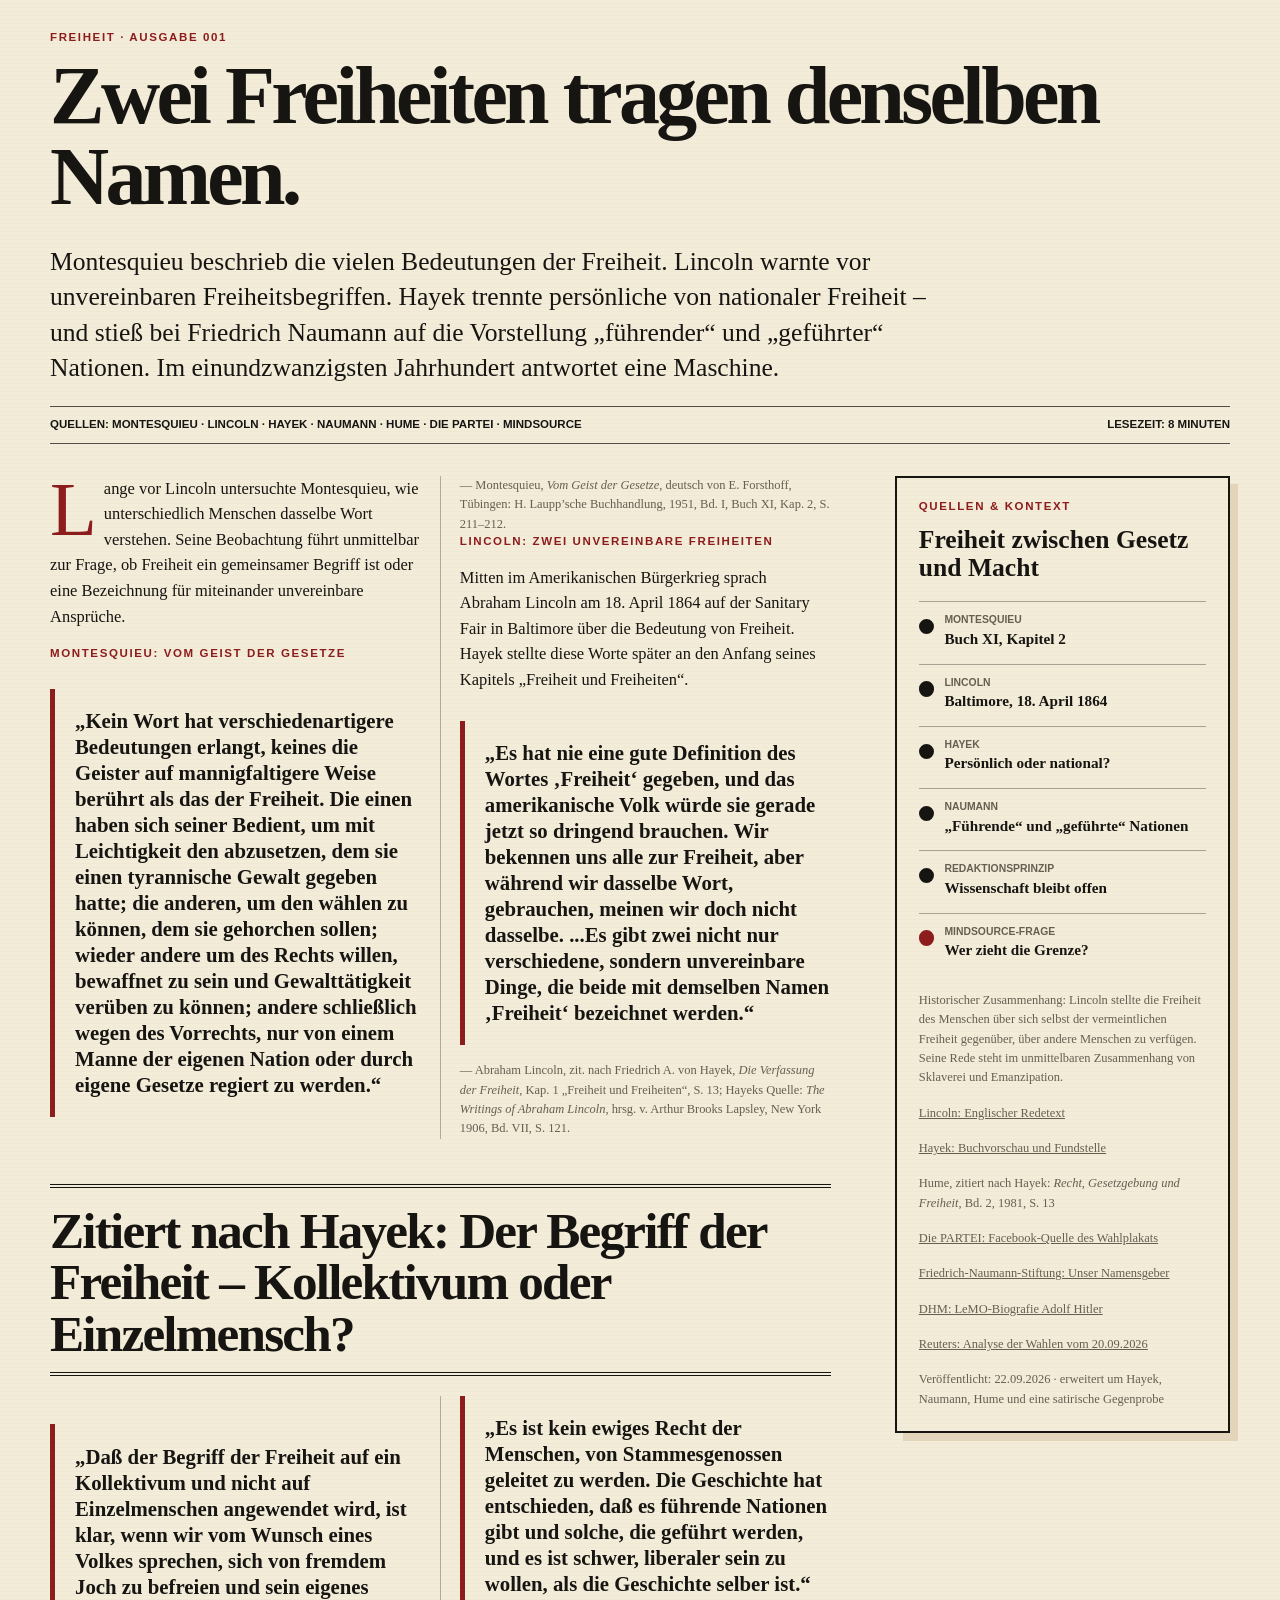
==== commit d9f47300: "Expose accessible read-aloud links and language names" ====
--- a/index.html
+++ b/index.html
@@ -6,7 +6,7 @@
   <meta name="description" content="MindSource verfolgt Geschichten quellenbasiert – mit getrennten Ebenen für Quelle, gesicherten Stand und Einordnung.">
   <meta name="build" content="2026-09-25-issue-004-posters">
   <title>MindSource — Quellen. Stand. Einordnung.</title>
-  <link rel="stylesheet" href="style.css?v=20260925-globe">
+  <link rel="stylesheet" href="style.css?v=20260925-audio-nav">
   <meta name="analytics-consent" content="opt-in">
 </head>
 <body>
@@ -45,7 +45,7 @@
         <article class="lead-copy">
           <p class="dropcap">Ein Mensch kann zwischen mehreren Möglichkeiten wählen und dennoch unter Zwang stehen. Für Friedrich August von Hayek kommt es darauf an, wer diese Möglichkeiten bestimmt und wessen Zwecken die Entscheidung dient.</p>
           <p>Der Beitrag verfolgt diese Frage anhand von Hayeks Zwangsbegriff, Webers Unterscheidung zwischen Macht und Herrschaft sowie zwei Texten aus dem Tagungsband des Bundesamtes für Verfassungsschutz. Der vollständige Text enthält Quellen und Verweise.</p>
-          <p><a class="issue-read-link" href="ausgabe-004.html">Ausgabe 004 lesen →</a></p>
+          <p><a class="issue-read-link" href="ausgabe-004.html">Ausgabe 004 lesen →</a> · <a class="issue-read-link" href="ausgabe-004.html#vorlesen">🔊 Vorlesen</a></p>
         </article>
         <aside class="tracker" aria-labelledby="issue-004-sources-title">
           <p class="eyebrow">Originale &amp; Übersetzungen</p>
--- a/style.css
+++ b/style.css
@@ -23,6 +23,7 @@
 }
 
 a { color: inherit; }
+a:focus-visible, button:focus-visible { outline: 3px solid var(--accent); outline-offset: 3px; }
 
 .skip-link {
   position: fixed;
@@ -171,6 +172,33 @@
 .language-indicator:hover, .language-indicator:focus-visible { text-decoration: underline; }
 .language-indicator__globe { font: 1.55rem/1 Arial, sans-serif; }
 .language-indicator__count { font: 800 .72rem/1 Arial, sans-serif; }
+
+.listen-controls {
+  display: flex;
+  align-items: center;
+  flex-wrap: wrap;
+  gap: .55rem;
+  margin: 0 0 1.8rem;
+  padding: .65rem 0;
+  border-bottom: 1px solid var(--rule);
+}
+.listen-controls button {
+  min-width: 2.8rem;
+  min-height: 2.8rem;
+  border: 1px solid var(--ink);
+  border-radius: .25rem;
+  background: var(--paper);
+  color: var(--ink);
+  font: 1.25rem/1 Arial, sans-serif;
+  cursor: pointer;
+}
+.listen-controls button:hover, .listen-controls button:focus-visible {
+  background: var(--ink);
+  color: var(--paper);
+}
+.listen-controls button:disabled { opacity: .45; cursor: default; }
+.listen-controls .listen-status { font: .8rem/1.4 Arial, sans-serif; }
+@media print { .listen-controls { display: none; } }
 
 .newspaper-grid {
   display: grid;
